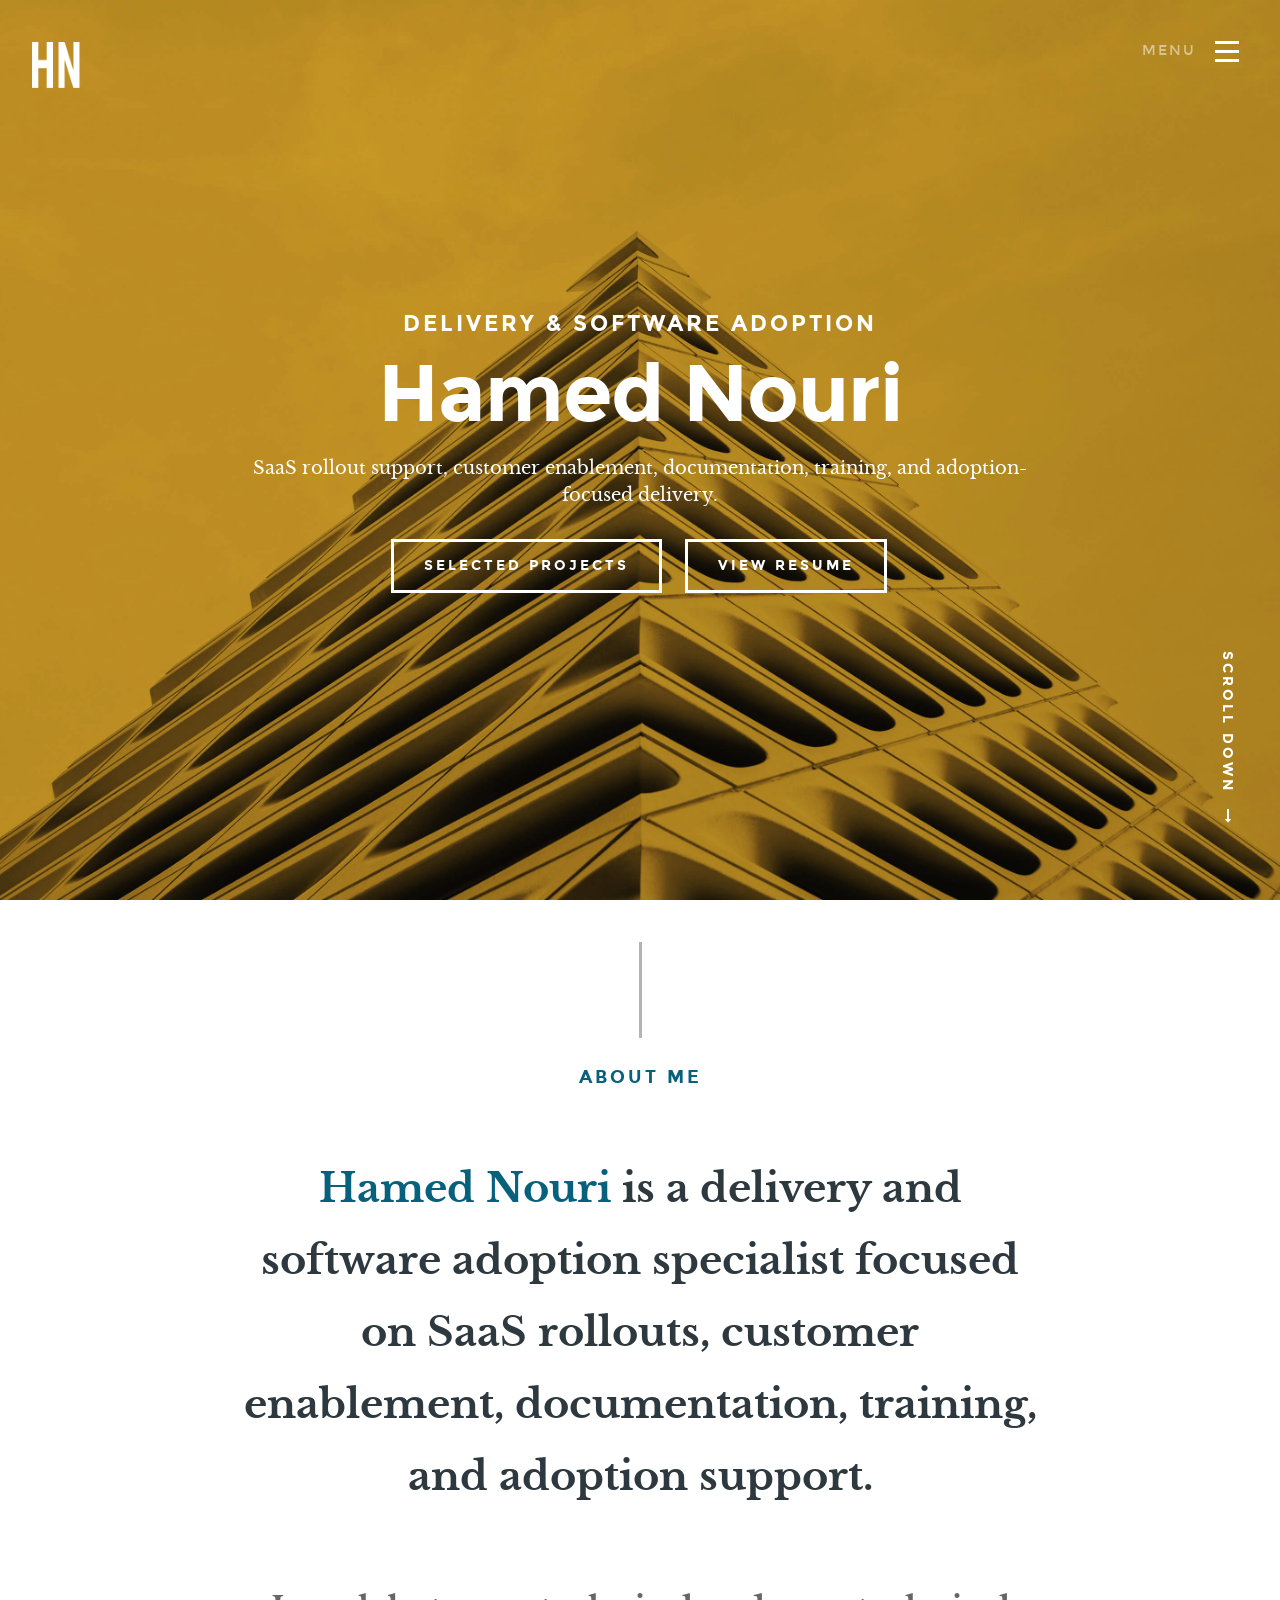
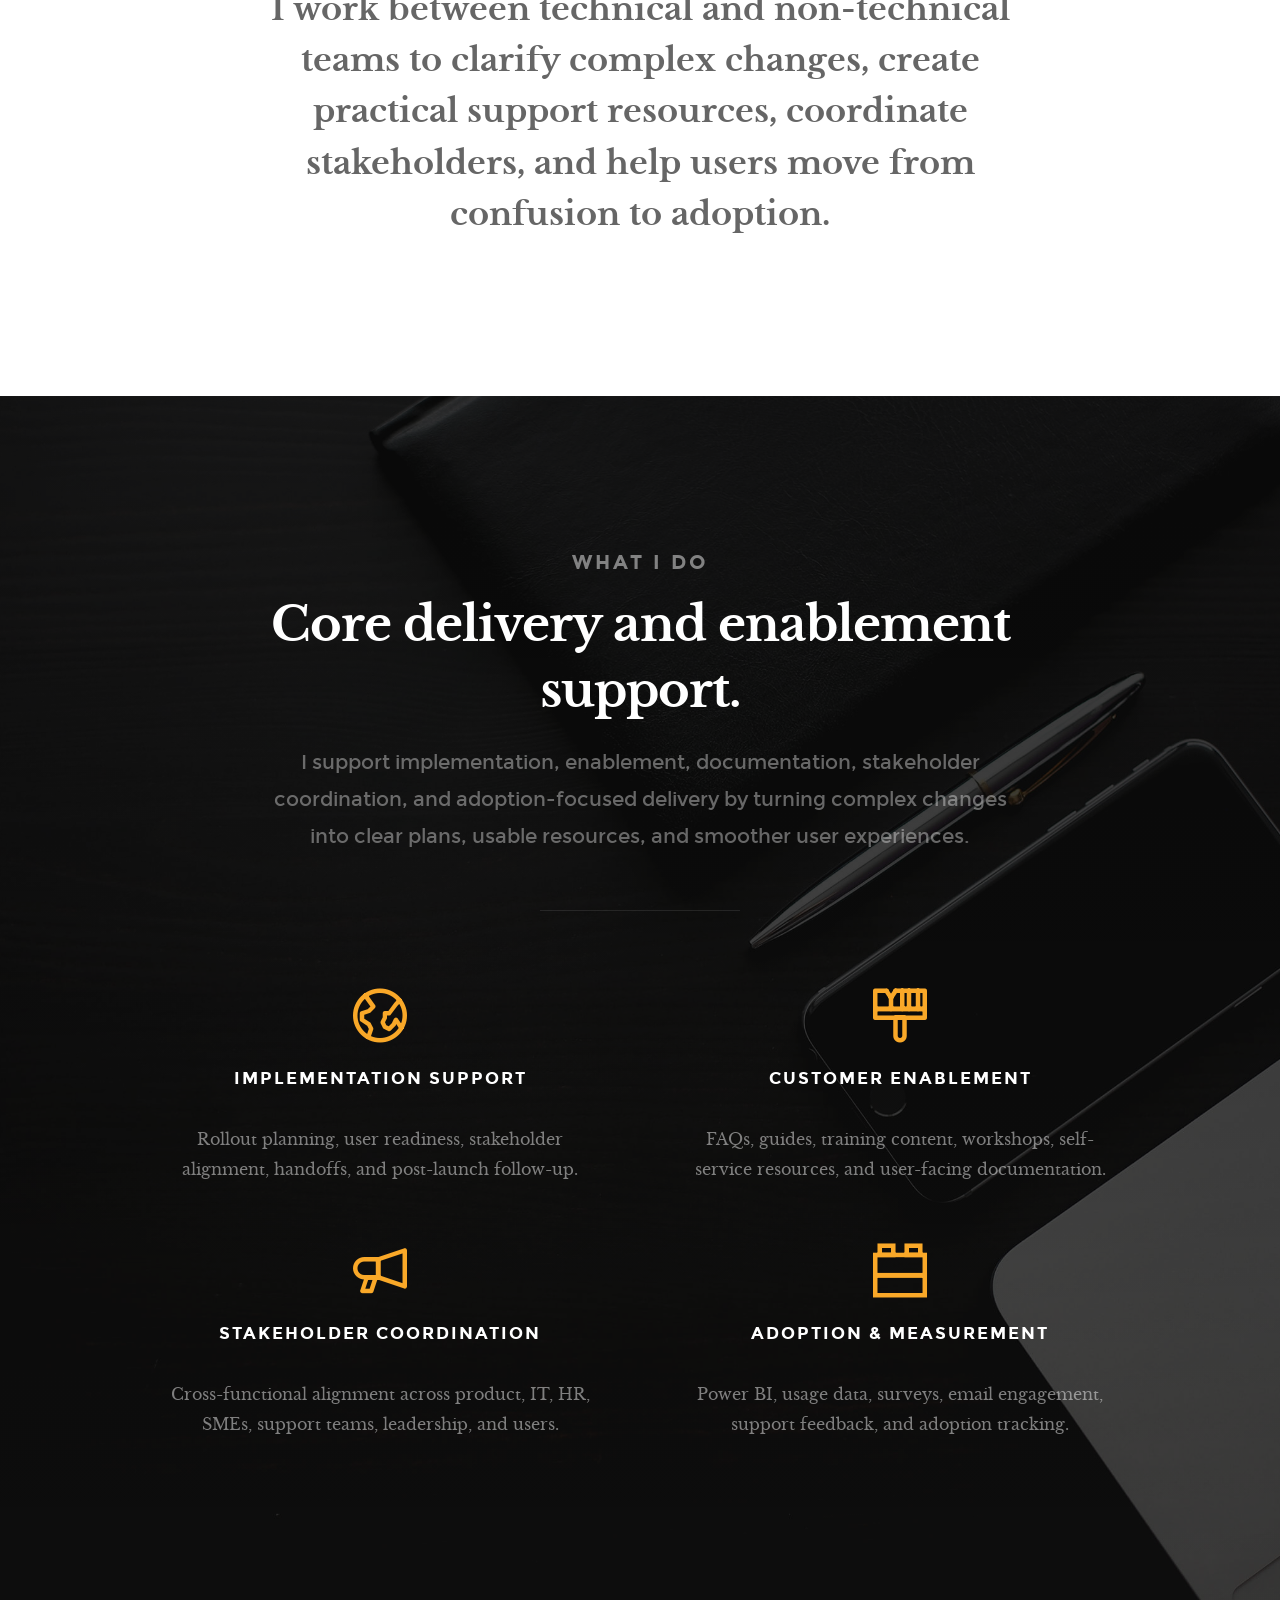
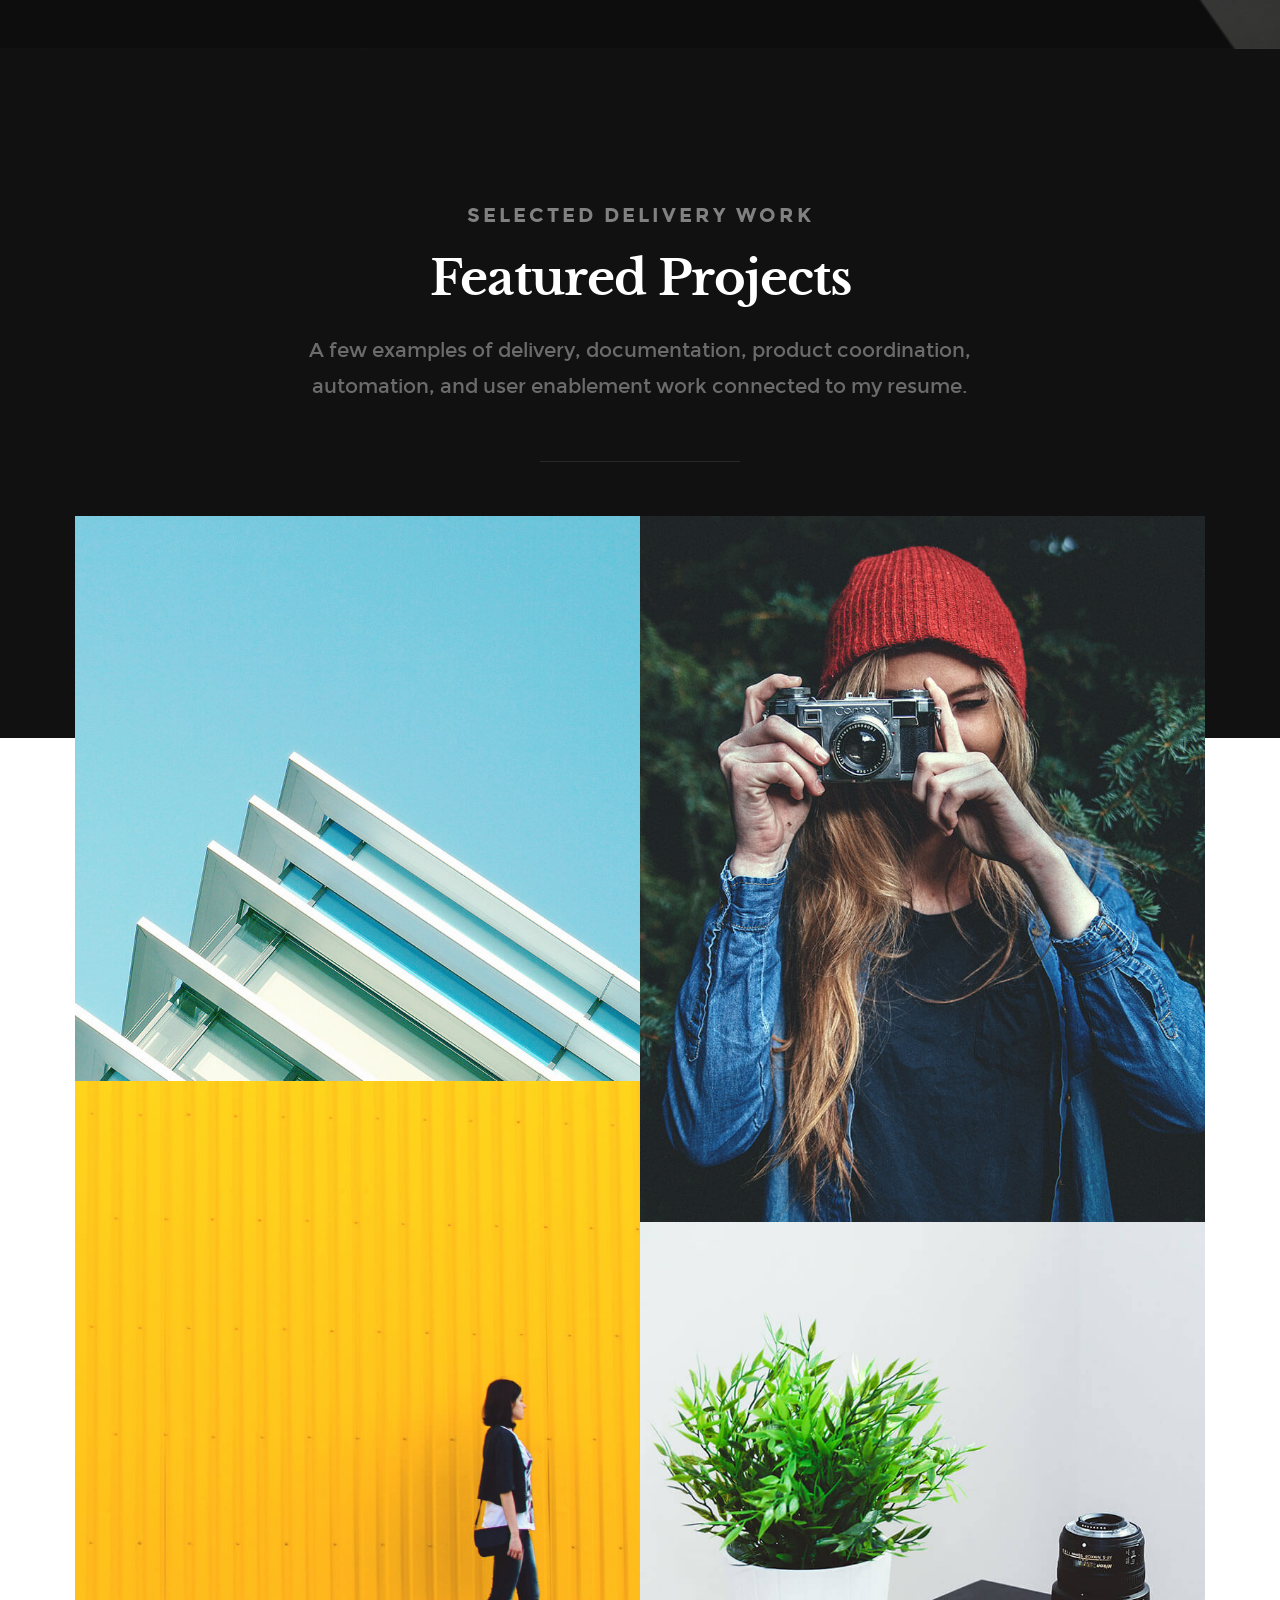
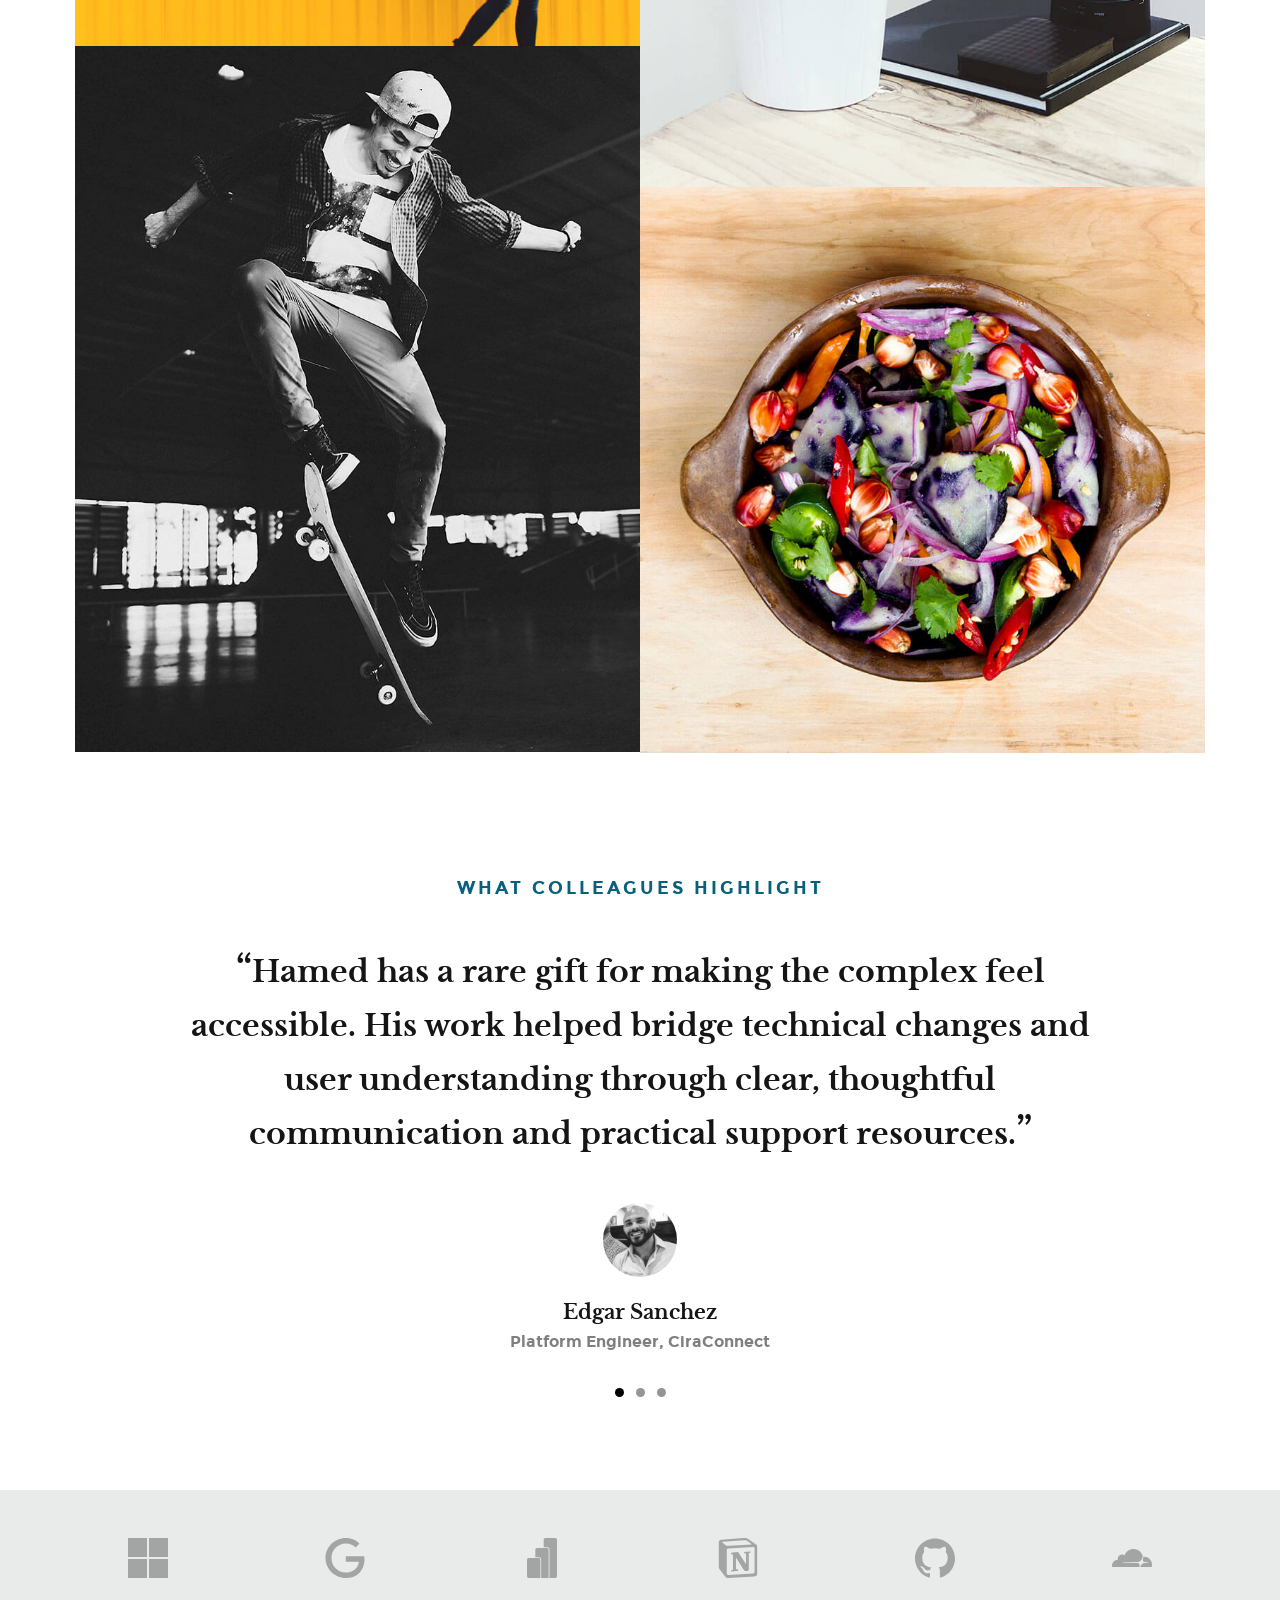
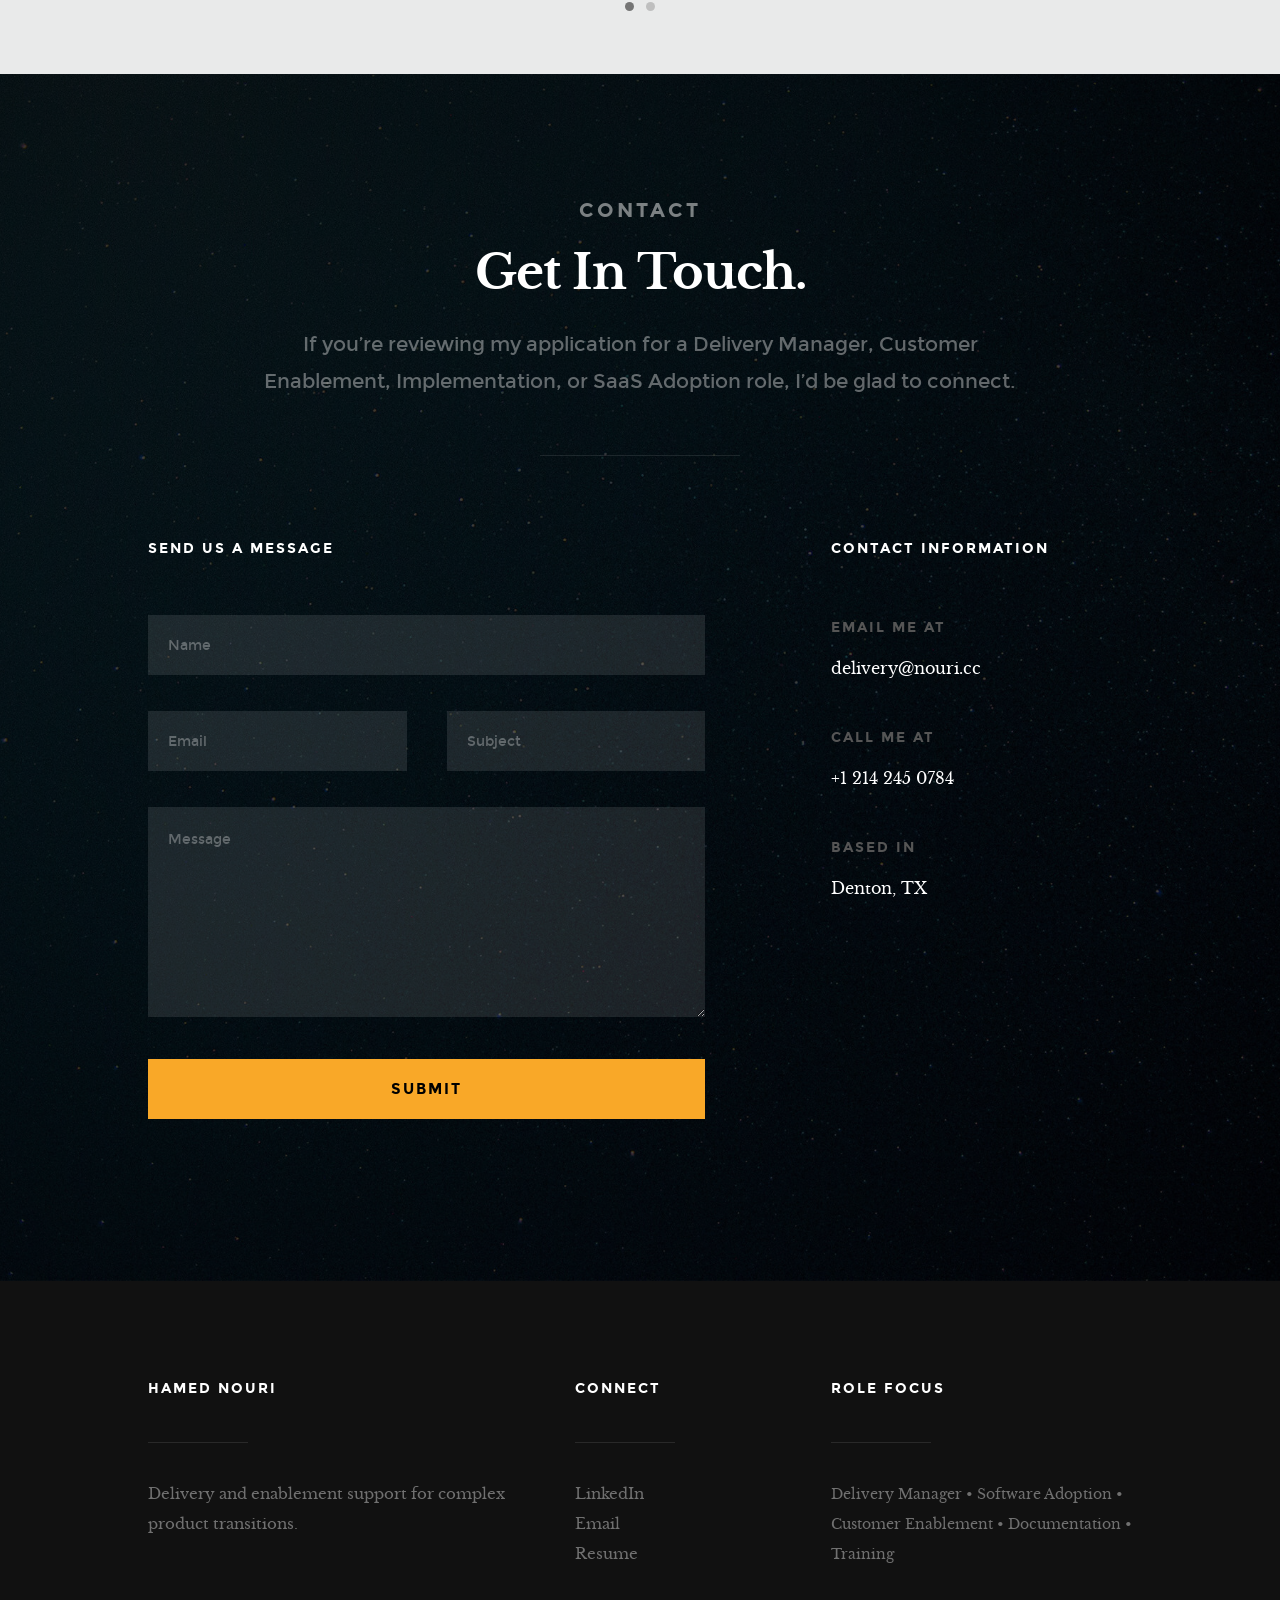
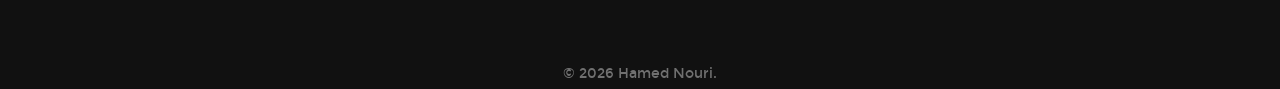
==== index.html @ 7291ac6d "Rename logo.png to logo-hn.png to bust aggressive browser cache" ====
<!DOCTYPE html>
<!--[if IE 8 ]><html class="no-js oldie ie8" lang="en"> <![endif]-->
<!--[if IE 9 ]><html class="no-js oldie ie9" lang="en"> <![endif]-->
<!--[if (gte IE 9)|!(IE)]><!--><html class="no-js" lang="en"> <!--<![endif]-->
<head>

   <!--- basic page needs
   ================================================== -->
   <meta charset="utf-8">
	<title>Hamed Nouri — Delivery Manager</title>
	<meta name="description" content="Delivery, software adoption, and customer enablement by Hamed Nouri.">  
	<meta name="author" content="">

   <!-- mobile specific metas
   ================================================== -->
	<meta name="viewport" content="width=device-width, initial-scale=1, maximum-scale=1">

 	<!-- CSS
   ================================================== -->
   <link rel="stylesheet" href="css/base.css">
   <link rel="stylesheet" href="css/vendor.css">  
   <link rel="stylesheet" href="css/main.css">  

   <!-- script
   ================================================== -->
	<script src="js/modernizr.js"></script>
	<script src="js/pace.min.js"></script>

   <!-- favicons
	================================================== -->
	<link rel="shortcut icon" href="favicon.ico" type="image/x-icon">
	<link rel="icon" href="favicon.ico" type="image/x-icon">


<style>
.site-logo img {
  height: 46px;
  width: auto;
  display: block;
}
</style>
</head>


<body id="top">

	<!-- header 
   ================================================== -->
   <header> 

   	<div class="header-logo">
	      <a class="site-logo" href="#home" aria-label="Hamed Nouri home"><img src="images/logo-hn.png" alt="Hamed Nouri" style="height: 46px; width: auto; display: block;"></a>
	   </div> 

		<a id="header-menu-trigger" href="#0">
		 	<span class="header-menu-text">Menu</span>
		  	<span class="header-menu-icon"></span>
		</a> 

		<nav id="menu-nav-wrap">

			<a href="#0" class="close-button" title="close"><span>Close</span></a>	

	   	<h3 style="margin-bottom: 0;">Hamed Nouri</h3>  

			<ul class="nav-list">
				<li class="current"><a class="smoothscroll" href="#home" title="">Home</a></li>
				<li><a class="smoothscroll" href="#about" title="">About</a></li>
				<li><a class="smoothscroll" href="#services" title="">What I Do</a></li>
				<li><a class="smoothscroll" href="#portfolio" title="">Delivery Work</a></li>
                <li><a href="assets/files/Hamed-Nouri-Delivery-Manager-2026.pdf" target="_blank" title="">Resume</a></li>
				<li><a class="smoothscroll" href="#contact" title="">Contact</a></li>						
			</ul>	

			

			<ul class="header-social-list">
	         <li>
	         	<a href="#"><i class="fa fa-facebook-square"></i></a>
	         </li>
	         <li>
	         	<a href="#"><i class="fa fa-twitter"></i></a>
	         </li>
	         <li>
	         	<a href="#"><i class="fa fa-instagram"></i></a>
	         </li>
            <li>
            	<a href="#"><i class="fa fa-behance"></i></a>
            </li>
	         <li>
	         	<a href="#"><i class="fa fa-dribbble"></i></a>
	         </li>	         
	      </ul>		

		</nav>  <!-- end #menu-nav-wrap -->

	</header> <!-- end header -->  


   <!-- home
   ================================================== -->
   <section id="home">

   	<div class="overlay"></div>

   	<div class="home-content-table">	
		   <div class="home-content-tablecell">
		   	<div class="row">
		   		<div class="col-twelve">		   			
			  		
			  				<h3 class="animate-intro">Delivery & Software Adoption</h3>
				  			<h1 class="animate-intro" style="font-size: 8rem; margin-bottom: 1.5rem;">
							Hamed Nouri
				  			</h1>
                            <p class="animate-intro" style="font-size: 1.8rem; color: #fff; max-width: 800px; margin-left: auto; margin-right: auto; line-height: 1.5;">
                            SaaS rollout support, customer enablement, documentation, training, and adoption-focused delivery.
                            </p>

				  			<div class="more animate-intro" style="margin-top: 3rem;">
				  				<a class="smoothscroll button stroke" href="#portfolio">
				  					Selected Projects
				  				</a>
                                <a class="button stroke" href="assets/files/Hamed-Nouri-Delivery-Manager-2026.pdf" target="_blank" style="margin-left: 15px;">
				  					View Resume
				  				</a>
				  			</div>							

			  		</div> <!-- end col-twelve --> 
		   	</div> <!-- end row --> 
		   </div> <!-- end home-content-tablecell --> 		   
		</div> <!-- end home-content-table -->

		 <!-- end home-social-list -->	

		<div class="scrolldown">
			<a href="#about" class="scroll-icon smoothscroll">		
		   	Scroll Down		   	
		   	<i class="fa fa-long-arrow-right" aria-hidden="true"></i>
			</a>
		</div>			
   
   </section> <!-- end home -->


   <!-- about
   ================================================== -->
   <section id="about">

   	<div class="row about-wrap">
   		<div class="col-full">

   			<div class="about-profile-bg"></div>

				<div class="intro">
					<h3 class="animate-this">About Me</h3>
	   			<p class="lead animate-this"><span>Hamed Nouri</span> is a delivery and software adoption specialist focused on SaaS rollouts, customer enablement, documentation, training, and adoption support.<br><br>
                <span style="font-size: 0.8em; line-height: 1.6; display: block; max-width: 800px; margin: 0 auto; color: #666;">I work between technical and non-technical teams to clarify complex changes, create practical support resources, coordinate stakeholders, and help users move from confusion to adoption.</span></p>	
				</div>   

   		</div> <!-- end col-full  -->
   	</div> <!-- end about-wrap  -->

   </section> <!-- end about -->


   <!-- about
   ================================================== -->
   <section id="services">

   	<div class="overlay"></div>
   	<div class="gradient-overlay"></div>
   	
   	<div class="row narrow section-intro with-bottom-sep animate-this">
   		<div class="col-full">
   			
   				<h3>What I Do</h3>
   			   <h1>Core delivery and enablement support.</h1>
   			
   			   <p class="lead">I support implementation, enablement, documentation, stakeholder coordination, and adoption-focused delivery by turning complex changes into clear plans, usable resources, and smoother user experiences.</p>
   			
   	   </div> <!-- end col-full -->
   	</div> <!-- end row -->

   	<div class="row services-content">

   		<div class="services-list block-1-2 block-tab-full group">

	      	<div class="bgrid service-item animate-this">	
	      		<span class="icon"><i class="icon-earth"></i></span>            
	            <div class="service-content">
	            	<h3 class="h05">Implementation Support</h3>
		            <p>Rollout planning, user readiness, stakeholder alignment, handoffs, and post-launch follow-up.</p>	         		
	         	</div> 	         	 
				</div>

				<div class="bgrid service-item animate-this">	
					<span class="icon"><i class="icon-paint-brush"></i></span>                          
	            <div class="service-content">	
	            	<h3 class="h05">Customer Enablement</h3>  
		            <p>FAQs, guides, training content, workshops, self-service resources, and user-facing documentation.</p>	         		
	            </div>	                          
			   </div>

			   <div class="bgrid service-item animate-this">
			   	<span class="icon"><i class="icon-megaphone"></i></span>		            
	            <div class="service-content">
	            	<h3 class="h05">Stakeholder Coordination</h3>
		            <p>Cross-functional alignment across product, IT, HR, SMEs, support teams, leadership, and users.</p>
	            </div> 	            	               
			   </div>

				<div class="bgrid service-item animate-this">
					<span class="icon"><i class="icon-lego-block"></i></span>	              
	            <div class="service-content">
	            	<h3 class="h05">Adoption & Measurement</h3>
		            <p>Power BI, usage data, surveys, email engagement, support feedback, and adoption tracking.</p>	         		
	            </div>                
				</div>			   

	      </div> <!-- end services-list -->
   		
   	</div> <!-- end services-content -->   			

   </section> <!-- end services -->


   <!-- portfolio
   ================================================== -->
   <section id="portfolio">
   	
   	<div class="intro-wrap">

   		<div class="row narrow section-intro with-bottom-sep animate-this">
	   		<div class="col-twelve">
	   			<h3>Selected Delivery Work</h3>
		   		<h1>Featured Projects</h1>  			
		   		
		   		<p class="lead">A few examples of delivery, documentation, product coordination, automation, and user enablement work connected to my resume.</p>	   			
	   		</div>   		
	   	</div> <!-- end row section-intro -->   		

   	</div> <!-- end intro-wrap -->   	

   	<div class="row portfolio-content">
   		<div class="col-twelve">
   			<div id="folio-wrap" class="bricks-wrapper">
    				<div class="brick folio-item">
	               <div class="item-wrap animate-this" data-src="images/portfolio/project-saas-rollout.jpg" data-sub-html="#01" > 	
	                  <a href="#" class="overlay">
	                  	<img src="images/portfolio/project-saas-rollout.jpg" alt="Enterprise Software Adoption">	                     
	                     <div class="item-text">
	                     	<span class="folio-types">SaaS Rollout</span>
		     					   <h3 class="folio-title">Enterprise Software Adoption</h3>	     					   
		     					</div>                                        
	                  </a>
	                  <a href="#resume" class='smoothscroll details-link' title="details"><i class="icon-link"></i></a>
	               </div> <!-- end item-wrap -->
						
						<div id="01" class='hide'>
							<h4>Enterprise Software Adoption</h4>
							<p>Rollout messaging, user guidance, handoffs, and feedback loops for major platform transitions. <a href="#resume" class="smoothscroll">Details</a></p>
						</div>
	        		</div> <!-- end folio-item -->

    				<div class="brick folio-item">
	               <div class="item-wrap animate-this" data-src="images/portfolio/project-knowledge-base.jpg" data-sub-html="#02" > 	
	                  <a href="#" class="overlay">
	                  	<img src="images/portfolio/project-knowledge-base.jpg" alt="Knowledge Base & Self-Service">	                     
	                     <div class="item-text">
	                     	<span class="folio-types">Documentation</span>
		     					   <h3 class="folio-title">Knowledge Base & Self-Service</h3>	     					   
		     					</div>                                        
	                  </a>
	                  <a href="#resume" class='smoothscroll details-link' title="details"><i class="icon-link"></i></a>
	               </div> <!-- end item-wrap -->
						
						<div id="02" class='hide'>
							<h4>Knowledge Base & Self-Service</h4>
							<p>FAQs, guides, templates, and support resources to reduce repeat questions and improve user confidence. <a href="#resume" class="smoothscroll">Details</a></p>
						</div>
	        		</div> <!-- end folio-item -->

    				<div class="brick folio-item">
	               <div class="item-wrap animate-this" data-src="images/portfolio/project-adoption-feedback.jpg" data-sub-html="#03" > 	
	                  <a href="#" class="overlay">
	                  	<img src="images/portfolio/project-adoption-feedback.jpg" alt="Adoption Feedback Loops">	                     
	                     <div class="item-text">
	                     	<span class="folio-types">Analytics</span>
		     					   <h3 class="folio-title">Adoption Feedback Loops</h3>	     					   
		     					</div>                                        
	                  </a>
	                  <a href="#resume" class='smoothscroll details-link' title="details"><i class="icon-link"></i></a>
	               </div> <!-- end item-wrap -->
						
						<div id="03" class='hide'>
							<h4>Adoption Feedback Loops</h4>
							<p>Power BI, surveys, email engagement, and support feedback used to improve adoption outcomes. <a href="#resume" class="smoothscroll">Details</a></p>
						</div>
	        		</div> <!-- end folio-item -->

    				<div class="brick folio-item">
	               <div class="item-wrap animate-this" data-src="images/portfolio/project-ai-workflows.jpg" data-sub-html="#04" > 	
	                  <a href="#" class="overlay">
	                  	<img src="images/portfolio/project-ai-workflows.jpg" alt="AI Workflow Systems">	                     
	                     <div class="item-text">
	                     	<span class="folio-types">Automation</span>
		     					   <h3 class="folio-title">AI Workflow Systems</h3>	     					   
		     					</div>                                        
	                  </a>
	                  <a href="#contact" class='smoothscroll details-link' title="details"><i class="icon-link"></i></a>
	               </div> <!-- end item-wrap -->
						
						<div id="04" class='hide'>
							<h4>AI Workflow Systems</h4>
							<p>Role-specific websites, resumes, GitHub repositories, Cloudflare routing, and deployment workflows. <a href="#contact" class="smoothscroll">Details</a></p>
						</div>
	        		</div> <!-- end folio-item -->

    				<div class="brick folio-item">
	               <div class="item-wrap animate-this" data-src="images/portfolio/project-flashcard-app.jpg" data-sub-html="#05" > 	
	                  <a href="#" class="overlay">
	                  	<img src="images/portfolio/project-flashcard-app.jpg" alt="Learning App Product Development">	                     
	                     <div class="item-text">
	                     	<span class="folio-types">Product Coordination</span>
		     					   <h3 class="folio-title">Learning App Product Development</h3>	     					   
		     					</div>                                        
	                  </a>
	                  <a href="#contact" class='smoothscroll details-link' title="details"><i class="icon-link"></i></a>
	               </div> <!-- end item-wrap -->
						
						<div id="05" class='hide'>
							<h4>Learning App Product Development</h4>
							<p>App planning, QA workflows, learning content (for RPG flashcard app), language SMEs, and creative asset coordination. <a href="#contact" class="smoothscroll">Details</a></p>
						</div>
	        		</div> <!-- end folio-item -->

    				<div class="brick folio-item">
	               <div class="item-wrap animate-this" data-src="images/portfolio/project-community-ops.jpg" data-sub-html="#06" > 	
	                  <a href="#" class="overlay">
	                  	<img src="images/portfolio/project-community-ops.jpg" alt="Audience & Contributor Operations">	                     
	                     <div class="item-text">
	                     	<span class="folio-types">Community Operations</span>
		     					   <h3 class="folio-title">Audience & Contributor Operations</h3>	     					   
		     					</div>                                        
	                  </a>
	                  <a href="#contact" class='smoothscroll details-link' title="details"><i class="icon-link"></i></a>
	               </div> <!-- end item-wrap -->
						
						<div id="06" class='hide'>
							<h4>Audience & Contributor Operations</h4>
							<p>Publishing workflows, contributor systems, editorial standards, and audience growth across platforms. <a href="#contact" class="smoothscroll">Details</a></p>
						</div>
	        		</div> <!-- end folio-item -->
</div> <!-- end folio-wrap -->
   		</div> <!-- end twelve -->
   	</div> <!-- end portfolio-content -->   	

   </section>  <!-- end portfolio -->


   <!-- Testimonials Section
   ================================================== -->
   <section id="testimonials">

   	<div class="row">
   		<div class="col-twelve">
   			<h2 class="animate-this">What Colleagues Highlight</h2>
   		</div>   		
   	</div>   	

      <div class="row flex-container">
    
         <div id="testimonial-slider" class="flex-slider animate-this">

            <ul class="slides">
               <li>
                  <p>Hamed has a rare gift for making the complex feel accessible. His work helped bridge technical changes and user understanding through clear, thoughtful communication and practical support resources.</p> 
                  <div class="testimonial-author">
                    	<img src="images/testimonials/testimonial-edgar-sanchez.png" alt="Edgar Sanchez">
                    	<div class="author-info">
                    		Edgar Sanchez
                    		<span class="position">Platform Engineer, CiraConnect</span>
                    	</div>
                  </div>                 
             	</li>
               <li>
                  <p>His clear, timely communications were a major reason the transition went so smoothly. He helped manage timelines, gather feedback, create training materials, and keep stakeholders aligned.</p> 
                  <div class="testimonial-author">
                    	<img src="images/testimonials/testimonial-daniel-yoes.png" alt="Daniel Yoes">
                    	<div class="author-info">
                    		Daniel Yoes
                    		<span class="position">Serial Founder | B2B SaaS Portfolio</span>
                    	</div>
                  </div>                 
             	</li>
               <li>
                  <p>One of the qualities I like most about Hamed Nouri is his creativity and ability to bring an idea to a delivered, executed product! Hamed brought creativity and the ability to turn an idea into a delivered, executed product. He was able to connect strategy, communication, and practical execution in a way that helped move work from concept to completion.</p> 
                  <div class="testimonial-author">
                    	<img src="images/testimonials/testimonial-nicholas-romich.jpg" alt="Nicholas Romich">
                    	<div class="author-info">
                    		Nicholas Romich
                    		<span class="position">VP of Product</span>
                    	</div>
                  </div>                 
             	</li>
</ul> <!-- end slides -->

         </div> <!-- end testimonial-slider -->         
        
      </div> <!-- end flex-container -->

   </section> <!-- end testimonials -->


	<!-- stats
   ================================================== -->
   <section id="clients">

		<div class="row">
			<div class="col-twelve">
                				<div class="client-lists owl-carousel" style="opacity: 0.5; filter: grayscale(100%);">
  					<div><img src="images/tools/microsoft.svg" alt="Microsoft 365" style="max-height: 40px; width: auto; margin: 0 auto;"></div>
  					<div><img src="images/tools/google.svg" alt="Google Workspace" style="max-height: 40px; width: auto; margin: 0 auto;"></div>
  					<div><img src="images/tools/powerbi.svg" alt="Power BI" style="max-height: 40px; width: auto; margin: 0 auto;"></div>
  					  					<div><img src="images/tools/notion.svg" alt="Notion" style="max-height: 40px; width: auto; margin: 0 auto;"></div>
  					<div><img src="images/tools/github.svg" alt="GitHub" style="max-height: 40px; width: auto; margin: 0 auto;"></div>
  					<div><img src="images/tools/cloudflare.svg" alt="Cloudflare" style="max-height: 40px; width: auto; margin: 0 auto;"></div>
  					<div><img src="images/tools/obsidian.svg" alt="Obsidian" style="max-height: 40px; width: auto; margin: 0 auto;"></div>
				</div>
				
			</div> <!-- end col-twelve -->
		</div> <!-- end row -->

   </section> <!-- end clients -->



	

	<!-- contact
   ================================================== -->
   <section id="contact">

      <div class="overlay"></div>

		<div class="row narrow section-intro with-bottom-sep">
   		<div class="col-twelve">
   			<h3>Contact</h3>
   			<h1>Get In Touch.</h1>

   			<p class="lead">If you’re reviewing my application for a Delivery Manager, Customer Enablement, Implementation, or SaaS Adoption role, I’d be glad to connect.</p>
   		</div> 
   	</div> <!-- end section-intro -->

   	<div class="row contact-content">

   		<div class="col-seven tab-full">

   			<h5>Send Us A Message</h5>

            <!-- form -->
                        <form name="contactForm" id="contactForm" action="https://formspree.io/f/mlgkplad" method="POST">     			
               <input type="hidden" name="_subject" value="New message from delivery.hamednouri.com">
               <div class="form-field">
  					   <input name="name" type="text" id="contactName" placeholder="Name" value="" minlength="2" required="">
               </div>
               <div class="row">
                  	<div class="col-six tab-full">
                  		<div class="form-field">
                  			<input name="email" type="email" id="contactEmail" placeholder="Email" value="" required="">
                  		</div>		      			   
		            </div>
	            	<div class="col-six tab-full">	            
	            		<div class="form-field">
	            			<input name="subject" type="text" id="contactSubject" placeholder="Subject" value="">
	                  </div>		     				   
		            </div>
               </div>
               <div class="form-field">
	              	<textarea name="message" id="contactMessage" placeholder="Message" rows="10" cols="50" required=""></textarea>
	            </div> 
               <div class="form-field">
                  <button type="submit" class="submitform">Submit</button>
               </div>
      		</form> <!-- end form -->

            <!-- contact-warning -->
            <div id="message-warning"></div> 

            <!-- contact-success -->
      		<div id="message-success">
               <i class="fa fa-check"></i>Your message was sent, thank you!<br>
      		</div>

         </div> <!-- end col-seven --> 

                  <div class="col-four tab-full contact-info end">

         	<h5>Contact Information</h5>

         	<div class="cinfo">
	   			<h6>Email Me At</h6>
	   			<p>
	            	delivery@nouri.cc
	            </p>
	   		</div> <!-- end cinfo -->

	   		<div class="cinfo">
	   			<h6>Call Me At</h6>
	   			<p>
	   				+1 214 245 0784	     
				   </p>
	   		</div> <!-- end cinfo -->

	   		<div class="cinfo">
	   			<h6>Based In</h6>
	   			<p>
	   				Denton, TX
				   </p>
	   		</div>

         </div> <!-- end cinfo --> 

   	</div> <!-- end row contact-content -->
		
	</section> <!-- end contact -->


	<!-- footer
   ================================================== -->
	<footer>
     	<div class="footer-main">

   		<div class="row">  

	      	<div class="col-five tab-full footer-about">       

	            <h4 class="h05">Hamed Nouri</h4>
	            <p>Delivery and enablement support for complex product transitions.</p>	            

		      </div> <!-- end footer-about -->

	      	<div class="col-three tab-full footer-social">

	      		<h4 class="h05">Connect</h4>

	      		<ul class="list-links">
	      			<li><a href="https://linkedin.com/in/hamednouri">LinkedIn</a></li>
						<li><a href="mailto:delivery@nouri.cc">Email</a></li>
						<li><a href="assets/files/Hamed-Nouri-Delivery-Manager-2026.pdf">Resume</a></li>					
					</ul>

	      	</div> <!-- end footer-social -->  

	      	<div class="col-four tab-full footer-subscribe end">

	      		<h4 class="h05">Role Focus</h4>
	      		<p style="color: rgba(255,255,255,0.4); font-size: 1.4rem;">Delivery Manager • Software Adoption • Customer Enablement • Documentation • Training</p>
	      	           	
	      	</div> <!-- end footer-subscribe -->      	    

	      </div> <!-- end row -->

   	</div> <!-- end footer-main -->

   	<div class="footer-bottom">

      	<div class="row">

      		<div class="col-twelve">
	      		<div class="copyright">
		         	<span>© 2026 Hamed Nouri.</span>		         	
		         </div>	
						 
						 
	      	</div>

      	</div>   	

      </div> <!-- end footer-bottom -->

      <div id="go-top">
		   <a class="smoothscroll" title="Back to Top" href="#top">
		   	<i class="fa fa-long-arrow-up" aria-hidden="true"></i>
		   </a>
		</div>		
   </footer>

   <div id="preloader"> 
    	<div id="loader"></div>
   </div> 

   <!-- Java Script
   ================================================== --> 
   <script src="js/jquery-2.1.3.min.js"></script>
   <script src="js/plugins.js"></script>
   <script src="js/main.js"></script>

</body>

</html>
---- css/base.css ----
/* =================================================================== 
 *
 *  Infinity v1.0 Base Stylesheet
 *  01-02-2017
 *  ------------------------------------------------------------------
 *  TOC:
 *  01. reset
 *  02. basic/base setup styles
 *  03. grid
 *  04. MISC
 *
 * =================================================================== */

/* ===================================================================
 *  01. reset - normalize.css v3.0.2 | MIT License | git.io/normalize
 *
 * ------------------------------------------------------------------- */
html {
  font-family: sans-serif;
  -ms-text-size-adjust: 100%;
  -webkit-text-size-adjust: 100%;
}

body {
  margin: 0;
}

article,
aside,
details,
figcaption,
figure,
footer,
header,
hgroup,
main,
menu,
nav,
section,
summary {
  display: block;
}

audio, canvas, progress, video {
  display: inline-block;
  vertical-align: baseline;
}

audio:not([controls]) {
  display: none;
  height: 0;
}

[hidden],
template {
  display: none;
}

a {
  background: transparent;
}

a:active, a:hover {
  outline: 0;
}

abbr[title] {
  border-bottom: 1px dotted;
}

b, strong {
  font-weight: bold;
}

dfn {
  font-style: italic;
}

h1 {
  font-size: 2em;
  margin: 0.67em 0;
}

mark {
  background: #ff0;
  color: #000;
}

small {
  font-size: 80%;
}

sub,
sup {
  font-size: 75%;
  line-height: 0;
  position: relative;
  vertical-align: baseline;
}

sup {
  top: -0.5em;
}

sub {
  bottom: -0.25em;
}

img {
  border: 0;
}

svg:not(:root) {
  overflow: hidden;
}

figure {
  margin: 1em 40px;
}

hr {
  -moz-box-sizing: content-box;
  box-sizing: content-box;
  height: 0;
}

pre {
  overflow: auto;
}

code,
kbd,
pre,
samp {
  font-family: monospace, monospace;
  font-size: 1em;
}

button, input, optgroup,
select, textarea {
  color: inherit;
  font: inherit;
  margin: 0;
}

button {
  overflow: visible;
}

button, select {
  text-transform: none;
}

button,
html input[type="button"],
input[type="reset"],
input[type="submit"] {
  -webkit-appearance: button;
  cursor: pointer;
}

button[disabled],
html input[disabled] {
  cursor: default;
}

button::-moz-focus-inner,
input::-moz-focus-inner {
  border: 0;
  padding: 0;
}

input {
  line-height: normal;
}

input[type="checkbox"],
input[type="radio"] {
  box-sizing: border-box;
  padding: 0;
}

input[type="number"]::-webkit-inner-spin-button,
input[type="number"]::-webkit-outer-spin-button {
  height: auto;
}

input[type="search"] {
  -webkit-appearance: textfield;
  -moz-box-sizing: content-box;
  -webkit-box-sizing: content-box;
  box-sizing: content-box;
}

input[type="search"]::-webkit-search-cancel-button,
input[type="search"]::-webkit-search-decoration {
  -webkit-appearance: none;
}

fieldset {
  border: 1px solid #c0c0c0;
  margin: 0 2px;
  padding: 0.35em 0.625em 0.75em;
}

legend {
  border: 0;
  padding: 0;
}

textarea {
  overflow: auto;
}

optgroup {
  font-weight: bold;
}

table {
  border-collapse: collapse;
  border-spacing: 0;
}

td, th {
  padding: 0;
}

/* ===================================================================
 *  02. basic/base setup styles - (_basic.scss)
 *
 * ------------------------------------------------------------------- */
html {
  font-size: 62.5%;
  box-sizing: border-box;
}

*,
*::before,
*::after {
  box-sizing: inherit;
}

body {
  font-weight: normal;
  line-height: 1;
  text-rendering: optimizeLegibility;
  word-wrap: break-word;
  -webkit-overflow-scrolling: touch;
  -webkit-text-size-adjust: none;
}

body, input, button {
  -moz-osx-font-smoothing: grayscale;
  -webkit-font-smoothing: antialiased;
}

/* ------------------------------------------------------------------- 
 * Media - (_basic.scss)
 * ------------------------------------------------------------------- */
img, video {
  max-width: 100%;
  height: auto;
}

/* ------------------------------------------------------------------- 
 * Typography resets - (_basic.scss)
 * ------------------------------------------------------------------- */
div, dl, dt, dd, ul, ol, li, h1, h2, h3, h4, h5, h6, pre, form, p, blockquote, th, td {
  margin: 0;
  padding: 0;
}

h1, h2, h3, h4, h5, h6 {
  -webkit-font-variant-ligatures: common-ligatures;
  -moz-font-variant-ligatures: common-ligatures;
  font-variant-ligatures: common-ligatures;
  text-rendering: optimizeLegibility;
}

em, i {
  font-style: italic;
  line-height: inherit;
}

strong, b {
  font-weight: bold;
  line-height: inherit;
}

small {
  font-size: 60%;
  line-height: inherit;
}

ol, ul {
  list-style: none;
}

li {
  display: block;
}

/* ------------------------------------------------------------------- 
 * links - (_basic.scss)
 * ------------------------------------------------------------------- */
a {
  text-decoration: none;
  line-height: inherit;
}

a img {
  border: none;
}

/* ------------------------------------------------------------------- 
 * inputs - (_basic.scss)
 * ------------------------------------------------------------------- */
fieldset {
  margin: 0;
  padding: 0;
}

input[type="email"],
input[type="number"],
input[type="search"],
input[type="text"],
input[type="tel"],
input[type="url"],
input[type="password"],
textarea {
  -webkit-appearance: none;
  -moz-appearance: none;
  -ms-appearance: none;
  -o-appearance: none;
  appearance: none;
}

/* ===================================================================
 *  03. grid - (_grid.scss)
 *
 * ------------------------------------------------------------------- */
.row {
  width: 94%;
  max-width: 1170px;
  margin: 0 auto;
}
.row:before, .row:after {
  content: "";
  display: table;
}
.row:after {
  clear: both;
}

.row .row {
  width: auto;
  max-width: none;
  margin-left: -20px;
  margin-right: -20px;
}

[class*="col-"], .bgrid {
  float: left;
}

[class*="col-"] + [class*="col-"].end {
  float: right;
}

[class*="col-"] {
  padding: 0 20px;
}

.col-one {
  width: 8.33333%;
}

.col-two, .col-1-6 {
  width: 16.66667%;
}

.col-three, .col-1-4 {
  width: 25%;
}

.col-four, .col-1-3 {
  width: 33.33333%;
}

.col-five {
  width: 41.66667%;
}

.col-six, .col-1-2 {
  width: 50%;
}

.col-seven {
  width: 58.33333%;
}

.col-eight, .col-2-3 {
  width: 66.66667%;
}

.col-nine, .col-3-4 {
  width: 75%;
}

.col-ten, .col-5-6 {
  width: 83.33333%;
}

.col-eleven {
  width: 91.66667%;
}

.col-twelve, .col-full {
  width: 100%;
}

/* ------------------------------------------------------------------- 
 * small screens - (_grid.scss)
 * ------------------------------------------------------------------- */
@media screen and (max-width: 1024px) {
  .row .row {
    margin-left: -18px;
    margin-right: -18px;
  }

  [class*="col-"] {
    padding: 0 18px;
  }
}
/* ------------------------------------------------------------------- 
 * tablets - (_grid.scss)
 * ------------------------------------------------------------------- */
@media screen and (max-width: 768px) {
  .row {
    width: auto;
    padding-left: 30px;
    padding-right: 30px;
  }

  .row .row {
    padding-left: 0;
    padding-right: 0;
    margin-left: -15px;
    margin-right: -15px;
  }

  [class*="col-"] {
    padding: 0 15px;
  }

  .tab-1-4 {
    width: 25%;
  }

  .tab-1-3 {
    width: 33.33333%;
  }

  .tab-1-2 {
    width: 50%;
  }

  .tab-2-3 {
    width: 66.66667%;
  }

  .tab-3-4 {
    width: 75%;
  }

  .tab-full {
    width: 100%;
  }
}
/* ------------------------------------------------------------------- 
 * large mobile devices - (_grid.scss)
 * ------------------------------------------------------------------- */
@media screen and (max-width: 600px) {
  .row {
    padding-left: 25px;
    padding-right: 25px;
  }

  .row .row {
    margin-left: -10px;
    margin-right: -10px;
  }

  [class*="col-"] {
    padding: 0 10px;
  }

  .mob-1-4 {
    width: 25%;
  }

  .mob-1-2 {
    width: 50%;
  }

  .mob-3-4 {
    width: 75%;
  }

  .mob-full {
    width: 100%;
  }
}
/* ------------------------------------------------------------------- 
 * small mobile devices - (_grid.scss)
 * ------------------------------------------------------------------- */
@media screen and (max-width: 400px) {
  .row .row {
    padding-left: 0;
    padding-right: 0;
    margin-left: 0;
    margin-right: 0;
  }

  [class*="col-"] {
    width: 100% !important;
    float: none !important;
    clear: both !important;
    margin-left: 0;
    margin-right: 0;
    padding: 0;
  }

  [class*="col-"] + [class*="col-"].end {
    float: none;
  }
}
/* ===================================================================
 * block grids - (_grid.scss)
 *
 * ------------------------------------------------------------------- */
[class*="block-"]:before, [class*="block-"]:after {
  content: "";
  display: table;
}
[class*="block-"]:after {
  clear: both;
}

.block-1-6 .bgrid {
  width: 16.66667%;
}

.block-1-4 .bgrid {
  width: 25%;
}

.block-1-3 .bgrid {
  width: 33.33333%;
}

.block-1-2 .bgrid {
  width: 50%;
}

/**
 * Clearing for block grid columns. Allow columns with 
 * different heights to align properly.
 */
.block-1-6 .bgrid:nth-child(6n+1),
.block-1-4 .bgrid:nth-child(4n+1),
.block-1-3 .bgrid:nth-child(3n+1),
.block-1-2 .bgrid:nth-child(2n+1) {
  clear: both;
}

/* ------------------------------------------------------------------- 
 * small screens - (_grid.scss)
 * ------------------------------------------------------------------- */
@media screen and (max-width: 1024px) {
  .block-s-1-6 .bgrid {
    width: 16.66667%;
  }

  .block-s-1-4 .bgrid {
    width: 25%;
  }

  .block-s-1-3 .bgrid {
    width: 33.33333%;
  }

  .block-s-1-2 .bgrid {
    width: 50%;
  }

  .block-s-full .bgrid {
    width: 100%;
    clear: both;
  }

  [class*="block-s-"] .bgrid:nth-child(n) {
    clear: none;
  }

  .block-s-1-6 .bgrid:nth-child(6n+1),
  .block-s-1-4 .bgrid:nth-child(4n+1),
  .block-s-1-3 .bgrid:nth-child(3n+1),
  .block-s-1-2 .bgrid:nth-child(2n+1) {
    clear: both;
  }
}
/* ------------------------------------------------------------------- 
 * tablets - (_grid.scss)
 * ------------------------------------------------------------------- */
@media screen and (max-width: 768px) {
  .block-tab-1-6 .bgrid {
    width: 16.66667%;
  }

  .block-tab-1-4 .bgrid {
    width: 25%;
  }

  .block-tab-1-3 .bgrid {
    width: 33.33333%;
  }

  .block-tab-1-2 .bgrid {
    width: 50%;
  }

  .block-tab-full .bgrid {
    width: 100%;
    clear: both;
  }

  [class*="block-tab-"] .bgrid:nth-child(n) {
    clear: none;
  }

  .block-tab-1-6 .bgrid:nth-child(6n+1),
  .block-tab-1-4 .bgrid:nth-child(4n+1),
  .block-tab-1-3 .bgrid:nth-child(3n+1),
  .block-tab-1-2 .bgrid:nth-child(2n+1) {
    clear: both;
  }
}
/* ------------------------------------------------------------------- 
 * large mobile devices - (_grid.scss)
 * ------------------------------------------------------------------- */
@media screen and (max-width: 600px) {
  .block-mob-1-6 .bgrid {
    width: 16.66667%;
  }

  .block-mob-1-4 .bgrid {
    width: 25%;
  }

  .block-mob-1-3 .bgrid {
    width: 33.33333%;
  }

  .block-mob-1-2 .bgrid {
    width: 50%;
  }

  .block-mob-full .bgrid {
    width: 100%;
    clear: both;
  }

  [class*="block-mob-"] .bgrid:nth-child(n) {
    clear: none;
  }

  .block-mob-1-6 .bgrid:nth-child(6n+1),
  .block-mob-1-4 .bgrid:nth-child(4n+1),
  .block-mob-1-3 .bgrid:nth-child(3n+1),
  .block-mob-1-2 .bgrid:nth-child(2n+1) {
    clear: both;
  }
}
/* ------------------------------------------------------------------- 
 * stack on small mobile devices - (_grid.scss)
 * ------------------------------------------------------------------- */
@media screen and (max-width: 400px) {
  .stack .bgrid {
    width: 100% !important;
    float: none !important;
    clear: both !important;
    margin-left: 0;
    margin-right: 0;
  }
}
/* ===================================================================
 *  04. MISC  - (_grid.scss)
 *
 * ------------------------------------------------------------------- */
 
/* Clearing - (http://nicolasgallagher.com/micro-clearfix-hack/
 */
.group:before, .group:after {
  content: "";
  display: table;
}
.group:after {
  clear: both;
}

/* Misc Helper Styles 
 */
.hide {
  display: none;
}

.invisible {
  visibility: hidden;
}

.antialiased {
  -webkit-font-smoothing: antialiased;
  -moz-osx-font-smoothing: grayscale;
}

.overflow-hidden {
  overflow: hidden;
}

.remove-bottom {
  margin-bottom: 0;
}

.half-bottom {
  margin-bottom: 1.5rem !important;
}

.add-bottom {
  margin-bottom: 3rem !important;
}

.no-border {
  border: none;
}

.full-width {
  width: 100%;
}

.text-center {
  text-align: center;
}

.text-left {
  text-align: left;
}

.text-right {
  text-align: right;
}

.pull-left {
  float: left;
}

.pull-right {
  float: right;
}

.align-center {
  margin-left: auto;
  margin-right: auto;
  text-align: center;
}
---- css/vendor.css ----
/* =================================================================== 
 *
 *  Infinity v1.0 Vendor/Third Party CSS 
 *  01-02-2017
 *  ------------------------------------------------------------------
 *
 *  TOC:
 *  01. Animate.css
 *  02. Lightgallery 
 *  03. Owl Carousel 
 *  04. Flexslider
 *
 * =================================================================== */

/**
 * 01. 
 * Animate.css - http://daneden.me/animate
 * Licensed under the MIT license - http://opensource.org/licenses/MIT
 *
 * Copyright (c) 2015 Daniel Eden
 * ===================================================================
 */
.animated {
  -webkit-animation-duration: 1s;
  animation-duration: 1s;
  -webkit-animation-fill-mode: both;
  animation-fill-mode: both;
}

.animated.infinite {
  -webkit-animation-iteration-count: infinite;
  animation-iteration-count: infinite;
}

.animated.hinge {
  -webkit-animation-duration: 2s;
  animation-duration: 2s;
}

.animated.bounceIn, .animated.bounceOut, .animated.flipOutX, .animated.flipOutY {
  -webkit-animation-duration: .75s;
  animation-duration: .75s;
}

@-webkit-keyframes bounce {
  20%,53%,80%,from,to {
    -webkit-animation-timing-function: cubic-bezier(0.215, 0.61, 0.355, 1);
    animation-timing-function: cubic-bezier(0.215, 0.61, 0.355, 1);
    -webkit-transform: translate3d(0, 0, 0);
    transform: translate3d(0, 0, 0);
  }
  40%,43% {
    -webkit-animation-timing-function: cubic-bezier(0.755, 0.05, 0.855, 0.06);
    animation-timing-function: cubic-bezier(0.755, 0.05, 0.855, 0.06);
    -webkit-transform: translate3d(0, -30px, 0);
    transform: translate3d(0, -30px, 0);
  }
  70% {
    -webkit-animation-timing-function: cubic-bezier(0.755, 0.05, 0.855, 0.06);
    animation-timing-function: cubic-bezier(0.755, 0.05, 0.855, 0.06);
    -webkit-transform: translate3d(0, -15px, 0);
    transform: translate3d(0, -15px, 0);
  }
  90% {
    -webkit-transform: translate3d(0, -4px, 0);
    transform: translate3d(0, -4px, 0);
  }
}
@keyframes bounce {
  20%,53%,80%,from,to {
    -webkit-animation-timing-function: cubic-bezier(0.215, 0.61, 0.355, 1);
    animation-timing-function: cubic-bezier(0.215, 0.61, 0.355, 1);
    -webkit-transform: translate3d(0, 0, 0);
    transform: translate3d(0, 0, 0);
  }
  40%,43% {
    -webkit-animation-timing-function: cubic-bezier(0.755, 0.05, 0.855, 0.06);
    animation-timing-function: cubic-bezier(0.755, 0.05, 0.855, 0.06);
    -webkit-transform: translate3d(0, -30px, 0);
    transform: translate3d(0, -30px, 0);
  }
  70% {
    -webkit-animation-timing-function: cubic-bezier(0.755, 0.05, 0.855, 0.06);
    animation-timing-function: cubic-bezier(0.755, 0.05, 0.855, 0.06);
    -webkit-transform: translate3d(0, -15px, 0);
    transform: translate3d(0, -15px, 0);
  }
  90% {
    -webkit-transform: translate3d(0, -4px, 0);
    transform: translate3d(0, -4px, 0);
  }
}
.bounce {
  -webkit-animation-name: bounce;
  animation-name: bounce;
  -webkit-transform-origin: center bottom;
  transform-origin: center bottom;
}

@-webkit-keyframes flash {
  50%,from,to {
    opacity: 1;
  }
  25%,75% {
    opacity: 0;
  }
}
@keyframes flash {
  50%,from,to {
    opacity: 1;
  }
  25%,75% {
    opacity: 0;
  }
}
.flash {
  -webkit-animation-name: flash;
  animation-name: flash;
}

@-webkit-keyframes pulse {
  from {
    -webkit-transform: scale3d(1, 1, 1);
    transform: scale3d(1, 1, 1);
  }
  50% {
    -webkit-transform: scale3d(1.05, 1.05, 1.05);
    transform: scale3d(1.05, 1.05, 1.05);
  }
  to {
    -webkit-transform: scale3d(1, 1, 1);
    transform: scale3d(1, 1, 1);
  }
}
@keyframes pulse {
  from {
    -webkit-transform: scale3d(1, 1, 1);
    transform: scale3d(1, 1, 1);
  }
  50% {
    -webkit-transform: scale3d(1.05, 1.05, 1.05);
    transform: scale3d(1.05, 1.05, 1.05);
  }
  to {
    -webkit-transform: scale3d(1, 1, 1);
    transform: scale3d(1, 1, 1);
  }
}
.pulse {
  -webkit-animation-name: pulse;
  animation-name: pulse;
}

@-webkit-keyframes rubberBand {
  from {
    -webkit-transform: scale3d(1, 1, 1);
    transform: scale3d(1, 1, 1);
  }
  30% {
    -webkit-transform: scale3d(1.25, 0.75, 1);
    transform: scale3d(1.25, 0.75, 1);
  }
  40% {
    -webkit-transform: scale3d(0.75, 1.25, 1);
    transform: scale3d(0.75, 1.25, 1);
  }
  50% {
    -webkit-transform: scale3d(1.15, 0.85, 1);
    transform: scale3d(1.15, 0.85, 1);
  }
  65% {
    -webkit-transform: scale3d(0.95, 1.05, 1);
    transform: scale3d(0.95, 1.05, 1);
  }
  75% {
    -webkit-transform: scale3d(1.05, 0.95, 1);
    transform: scale3d(1.05, 0.95, 1);
  }
  to {
    -webkit-transform: scale3d(1, 1, 1);
    transform: scale3d(1, 1, 1);
  }
}
@keyframes rubberBand {
  from {
    -webkit-transform: scale3d(1, 1, 1);
    transform: scale3d(1, 1, 1);
  }
  30% {
    -webkit-transform: scale3d(1.25, 0.75, 1);
    transform: scale3d(1.25, 0.75, 1);
  }
  40% {
    -webkit-transform: scale3d(0.75, 1.25, 1);
    transform: scale3d(0.75, 1.25, 1);
  }
  50% {
    -webkit-transform: scale3d(1.15, 0.85, 1);
    transform: scale3d(1.15, 0.85, 1);
  }
  65% {
    -webkit-transform: scale3d(0.95, 1.05, 1);
    transform: scale3d(0.95, 1.05, 1);
  }
  75% {
    -webkit-transform: scale3d(1.05, 0.95, 1);
    transform: scale3d(1.05, 0.95, 1);
  }
  to {
    -webkit-transform: scale3d(1, 1, 1);
    transform: scale3d(1, 1, 1);
  }
}
.rubberBand {
  -webkit-animation-name: rubberBand;
  animation-name: rubberBand;
}

@-webkit-keyframes shake {
  from,to {
    -webkit-transform: translate3d(0, 0, 0);
    transform: translate3d(0, 0, 0);
  }
  10%,30%,50%,70%,90% {
    -webkit-transform: translate3d(-10px, 0, 0);
    transform: translate3d(-10px, 0, 0);
  }
  20%,40%,60%,80% {
    -webkit-transform: translate3d(10px, 0, 0);
    transform: translate3d(10px, 0, 0);
  }
}
@keyframes shake {
  from,to {
    -webkit-transform: translate3d(0, 0, 0);
    transform: translate3d(0, 0, 0);
  }
  10%,30%,50%,70%,90% {
    -webkit-transform: translate3d(-10px, 0, 0);
    transform: translate3d(-10px, 0, 0);
  }
  20%,40%,60%,80% {
    -webkit-transform: translate3d(10px, 0, 0);
    transform: translate3d(10px, 0, 0);
  }
}
.shake {
  -webkit-animation-name: shake;
  animation-name: shake;
}

@-webkit-keyframes swing {
  20% {
    -webkit-transform: rotate3d(0, 0, 1, 15deg);
    transform: rotate3d(0, 0, 1, 15deg);
  }
  40% {
    -webkit-transform: rotate3d(0, 0, 1, -10deg);
    transform: rotate3d(0, 0, 1, -10deg);
  }
  60% {
    -webkit-transform: rotate3d(0, 0, 1, 5deg);
    transform: rotate3d(0, 0, 1, 5deg);
  }
  80% {
    -webkit-transform: rotate3d(0, 0, 1, -5deg);
    transform: rotate3d(0, 0, 1, -5deg);
  }
  to {
    -webkit-transform: rotate3d(0, 0, 1, 0deg);
    transform: rotate3d(0, 0, 1, 0deg);
  }
}
@keyframes swing {
  20% {
    -webkit-transform: rotate3d(0, 0, 1, 15deg);
    transform: rotate3d(0, 0, 1, 15deg);
  }
  40% {
    -webkit-transform: rotate3d(0, 0, 1, -10deg);
    transform: rotate3d(0, 0, 1, -10deg);
  }
  60% {
    -webkit-transform: rotate3d(0, 0, 1, 5deg);
    transform: rotate3d(0, 0, 1, 5deg);
  }
  80% {
    -webkit-transform: rotate3d(0, 0, 1, -5deg);
    transform: rotate3d(0, 0, 1, -5deg);
  }
  to {
    -webkit-transform: rotate3d(0, 0, 1, 0deg);
    transform: rotate3d(0, 0, 1, 0deg);
  }
}
.swing {
  -webkit-transform-origin: top center;
  transform-origin: top center;
  -webkit-animation-name: swing;
  animation-name: swing;
}

@-webkit-keyframes tada {
  from {
    -webkit-transform: scale3d(1, 1, 1);
    transform: scale3d(1, 1, 1);
  }
  10%,20% {
    -webkit-transform: scale3d(0.9, 0.9, 0.9) rotate3d(0, 0, 1, -3deg);
    transform: scale3d(0.9, 0.9, 0.9) rotate3d(0, 0, 1, -3deg);
  }
  30%,50%,70%,90% {
    -webkit-transform: scale3d(1.1, 1.1, 1.1) rotate3d(0, 0, 1, 3deg);
    transform: scale3d(1.1, 1.1, 1.1) rotate3d(0, 0, 1, 3deg);
  }
  40%,60%,80% {
    -webkit-transform: scale3d(1.1, 1.1, 1.1) rotate3d(0, 0, 1, -3deg);
    transform: scale3d(1.1, 1.1, 1.1) rotate3d(0, 0, 1, -3deg);
  }
  to {
    -webkit-transform: scale3d(1, 1, 1);
    transform: scale3d(1, 1, 1);
  }
}
@keyframes tada {
  from {
    -webkit-transform: scale3d(1, 1, 1);
    transform: scale3d(1, 1, 1);
  }
  10%,20% {
    -webkit-transform: scale3d(0.9, 0.9, 0.9) rotate3d(0, 0, 1, -3deg);
    transform: scale3d(0.9, 0.9, 0.9) rotate3d(0, 0, 1, -3deg);
  }
  30%,50%,70%,90% {
    -webkit-transform: scale3d(1.1, 1.1, 1.1) rotate3d(0, 0, 1, 3deg);
    transform: scale3d(1.1, 1.1, 1.1) rotate3d(0, 0, 1, 3deg);
  }
  40%,60%,80% {
    -webkit-transform: scale3d(1.1, 1.1, 1.1) rotate3d(0, 0, 1, -3deg);
    transform: scale3d(1.1, 1.1, 1.1) rotate3d(0, 0, 1, -3deg);
  }
  to {
    -webkit-transform: scale3d(1, 1, 1);
    transform: scale3d(1, 1, 1);
  }
}
.tada {
  -webkit-animation-name: tada;
  animation-name: tada;
}

@-webkit-keyframes wobble {
  from {
    -webkit-transform: none;
    transform: none;
  }
  15% {
    -webkit-transform: translate3d(-25%, 0, 0) rotate3d(0, 0, 1, -5deg);
    transform: translate3d(-25%, 0, 0) rotate3d(0, 0, 1, -5deg);
  }
  30% {
    -webkit-transform: translate3d(20%, 0, 0) rotate3d(0, 0, 1, 3deg);
    transform: translate3d(20%, 0, 0) rotate3d(0, 0, 1, 3deg);
  }
  45% {
    -webkit-transform: translate3d(-15%, 0, 0) rotate3d(0, 0, 1, -3deg);
    transform: translate3d(-15%, 0, 0) rotate3d(0, 0, 1, -3deg);
  }
  60% {
    -webkit-transform: translate3d(10%, 0, 0) rotate3d(0, 0, 1, 2deg);
    transform: translate3d(10%, 0, 0) rotate3d(0, 0, 1, 2deg);
  }
  75% {
    -webkit-transform: translate3d(-5%, 0, 0) rotate3d(0, 0, 1, -1deg);
    transform: translate3d(-5%, 0, 0) rotate3d(0, 0, 1, -1deg);
  }
  to {
    -webkit-transform: none;
    transform: none;
  }
}
@keyframes wobble {
  from {
    -webkit-transform: none;
    transform: none;
  }
  15% {
    -webkit-transform: translate3d(-25%, 0, 0) rotate3d(0, 0, 1, -5deg);
    transform: translate3d(-25%, 0, 0) rotate3d(0, 0, 1, -5deg);
  }
  30% {
    -webkit-transform: translate3d(20%, 0, 0) rotate3d(0, 0, 1, 3deg);
    transform: translate3d(20%, 0, 0) rotate3d(0, 0, 1, 3deg);
  }
  45% {
    -webkit-transform: translate3d(-15%, 0, 0) rotate3d(0, 0, 1, -3deg);
    transform: translate3d(-15%, 0, 0) rotate3d(0, 0, 1, -3deg);
  }
  60% {
    -webkit-transform: translate3d(10%, 0, 0) rotate3d(0, 0, 1, 2deg);
    transform: translate3d(10%, 0, 0) rotate3d(0, 0, 1, 2deg);
  }
  75% {
    -webkit-transform: translate3d(-5%, 0, 0) rotate3d(0, 0, 1, -1deg);
    transform: translate3d(-5%, 0, 0) rotate3d(0, 0, 1, -1deg);
  }
  to {
    -webkit-transform: none;
    transform: none;
  }
}
.wobble {
  -webkit-animation-name: wobble;
  animation-name: wobble;
}

@-webkit-keyframes jello {
  11.1%,from,to {
    -webkit-transform: none;
    transform: none;
  }
  22.2% {
    -webkit-transform: skewX(-12.5deg) skewY(-12.5deg);
    transform: skewX(-12.5deg) skewY(-12.5deg);
  }
  33.3% {
    -webkit-transform: skewX(6.25deg) skewY(6.25deg);
    transform: skewX(6.25deg) skewY(6.25deg);
  }
  44.4% {
    -webkit-transform: skewX(-3.125deg) skewY(-3.125deg);
    transform: skewX(-3.125deg) skewY(-3.125deg);
  }
  55.5% {
    -webkit-transform: skewX(1.5625deg) skewY(1.5625deg);
    transform: skewX(1.5625deg) skewY(1.5625deg);
  }
  66.6% {
    -webkit-transform: skewX(-0.78125deg) skewY(-0.78125deg);
    transform: skewX(-0.78125deg) skewY(-0.78125deg);
  }
  77.7% {
    -webkit-transform: skewX(0.39063deg) skewY(0.39063deg);
    transform: skewX(0.39063deg) skewY(0.39063deg);
  }
  88.8% {
    -webkit-transform: skewX(-0.19531deg) skewY(-0.19531deg);
    transform: skewX(-0.19531deg) skewY(-0.19531deg);
  }
}
@keyframes jello {
  11.1%,from,to {
    -webkit-transform: none;
    transform: none;
  }
  22.2% {
    -webkit-transform: skewX(-12.5deg) skewY(-12.5deg);
    transform: skewX(-12.5deg) skewY(-12.5deg);
  }
  33.3% {
    -webkit-transform: skewX(6.25deg) skewY(6.25deg);
    transform: skewX(6.25deg) skewY(6.25deg);
  }
  44.4% {
    -webkit-transform: skewX(-3.125deg) skewY(-3.125deg);
    transform: skewX(-3.125deg) skewY(-3.125deg);
  }
  55.5% {
    -webkit-transform: skewX(1.5625deg) skewY(1.5625deg);
    transform: skewX(1.5625deg) skewY(1.5625deg);
  }
  66.6% {
    -webkit-transform: skewX(-0.78125deg) skewY(-0.78125deg);
    transform: skewX(-0.78125deg) skewY(-0.78125deg);
  }
  77.7% {
    -webkit-transform: skewX(0.39063deg) skewY(0.39063deg);
    transform: skewX(0.39063deg) skewY(0.39063deg);
  }
  88.8% {
    -webkit-transform: skewX(-0.19531deg) skewY(-0.19531deg);
    transform: skewX(-0.19531deg) skewY(-0.19531deg);
  }
}
.jello {
  -webkit-animation-name: jello;
  animation-name: jello;
  -webkit-transform-origin: center;
  transform-origin: center;
}

@-webkit-keyframes bounceIn {
  20%,40%,60%,80%,from,to {
    -webkit-animation-timing-function: cubic-bezier(0.215, 0.61, 0.355, 1);
    animation-timing-function: cubic-bezier(0.215, 0.61, 0.355, 1);
  }
  0% {
    opacity: 0;
    -webkit-transform: scale3d(0.3, 0.3, 0.3);
    transform: scale3d(0.3, 0.3, 0.3);
  }
  20% {
    -webkit-transform: scale3d(1.1, 1.1, 1.1);
    transform: scale3d(1.1, 1.1, 1.1);
  }
  40% {
    -webkit-transform: scale3d(0.9, 0.9, 0.9);
    transform: scale3d(0.9, 0.9, 0.9);
  }
  60% {
    opacity: 1;
    -webkit-transform: scale3d(1.03, 1.03, 1.03);
    transform: scale3d(1.03, 1.03, 1.03);
  }
  80% {
    -webkit-transform: scale3d(0.97, 0.97, 0.97);
    transform: scale3d(0.97, 0.97, 0.97);
  }
  to {
    opacity: 1;
    -webkit-transform: scale3d(1, 1, 1);
    transform: scale3d(1, 1, 1);
  }
}
@keyframes bounceIn {
  20%,40%,60%,80%,from,to {
    -webkit-animation-timing-function: cubic-bezier(0.215, 0.61, 0.355, 1);
    animation-timing-function: cubic-bezier(0.215, 0.61, 0.355, 1);
  }
  0% {
    opacity: 0;
    -webkit-transform: scale3d(0.3, 0.3, 0.3);
    transform: scale3d(0.3, 0.3, 0.3);
  }
  20% {
    -webkit-transform: scale3d(1.1, 1.1, 1.1);
    transform: scale3d(1.1, 1.1, 1.1);
  }
  40% {
    -webkit-transform: scale3d(0.9, 0.9, 0.9);
    transform: scale3d(0.9, 0.9, 0.9);
  }
  60% {
    opacity: 1;
    -webkit-transform: scale3d(1.03, 1.03, 1.03);
    transform: scale3d(1.03, 1.03, 1.03);
  }
  80% {
    -webkit-transform: scale3d(0.97, 0.97, 0.97);
    transform: scale3d(0.97, 0.97, 0.97);
  }
  to {
    opacity: 1;
    -webkit-transform: scale3d(1, 1, 1);
    transform: scale3d(1, 1, 1);
  }
}
.bounceIn {
  -webkit-animation-name: bounceIn;
  animation-name: bounceIn;
}

@-webkit-keyframes bounceInDown {
  60%,75%,90%,from,to {
    -webkit-animation-timing-function: cubic-bezier(0.215, 0.61, 0.355, 1);
    animation-timing-function: cubic-bezier(0.215, 0.61, 0.355, 1);
  }
  0% {
    opacity: 0;
    -webkit-transform: translate3d(0, -3000px, 0);
    transform: translate3d(0, -3000px, 0);
  }
  60% {
    opacity: 1;
    -webkit-transform: translate3d(0, 25px, 0);
    transform: translate3d(0, 25px, 0);
  }
  75% {
    -webkit-transform: translate3d(0, -10px, 0);
    transform: translate3d(0, -10px, 0);
  }
  90% {
    -webkit-transform: translate3d(0, 5px, 0);
    transform: translate3d(0, 5px, 0);
  }
  to {
    -webkit-transform: none;
    transform: none;
  }
}
@keyframes bounceInDown {
  60%,75%,90%,from,to {
    -webkit-animation-timing-function: cubic-bezier(0.215, 0.61, 0.355, 1);
    animation-timing-function: cubic-bezier(0.215, 0.61, 0.355, 1);
  }
  0% {
    opacity: 0;
    -webkit-transform: translate3d(0, -3000px, 0);
    transform: translate3d(0, -3000px, 0);
  }
  60% {
    opacity: 1;
    -webkit-transform: translate3d(0, 25px, 0);
    transform: translate3d(0, 25px, 0);
  }
  75% {
    -webkit-transform: translate3d(0, -10px, 0);
    transform: translate3d(0, -10px, 0);
  }
  90% {
    -webkit-transform: translate3d(0, 5px, 0);
    transform: translate3d(0, 5px, 0);
  }
  to {
    -webkit-transform: none;
    transform: none;
  }
}
.bounceInDown {
  -webkit-animation-name: bounceInDown;
  animation-name: bounceInDown;
}

@-webkit-keyframes bounceInLeft {
  60%,75%,90%,from,to {
    -webkit-animation-timing-function: cubic-bezier(0.215, 0.61, 0.355, 1);
    animation-timing-function: cubic-bezier(0.215, 0.61, 0.355, 1);
  }
  0% {
    opacity: 0;
    -webkit-transform: translate3d(-3000px, 0, 0);
    transform: translate3d(-3000px, 0, 0);
  }
  60% {
    opacity: 1;
    -webkit-transform: translate3d(25px, 0, 0);
    transform: translate3d(25px, 0, 0);
  }
  75% {
    -webkit-transform: translate3d(-10px, 0, 0);
    transform: translate3d(-10px, 0, 0);
  }
  90% {
    -webkit-transform: translate3d(5px, 0, 0);
    transform: translate3d(5px, 0, 0);
  }
  to {
    -webkit-transform: none;
    transform: none;
  }
}
@keyframes bounceInLeft {
  60%,75%,90%,from,to {
    -webkit-animation-timing-function: cubic-bezier(0.215, 0.61, 0.355, 1);
    animation-timing-function: cubic-bezier(0.215, 0.61, 0.355, 1);
  }
  0% {
    opacity: 0;
    -webkit-transform: translate3d(-3000px, 0, 0);
    transform: translate3d(-3000px, 0, 0);
  }
  60% {
    opacity: 1;
    -webkit-transform: translate3d(25px, 0, 0);
    transform: translate3d(25px, 0, 0);
  }
  75% {
    -webkit-transform: translate3d(-10px, 0, 0);
    transform: translate3d(-10px, 0, 0);
  }
  90% {
    -webkit-transform: translate3d(5px, 0, 0);
    transform: translate3d(5px, 0, 0);
  }
  to {
    -webkit-transform: none;
    transform: none;
  }
}
.bounceInLeft {
  -webkit-animation-name: bounceInLeft;
  animation-name: bounceInLeft;
}

@-webkit-keyframes bounceInRight {
  60%,75%,90%,from,to {
    -webkit-animation-timing-function: cubic-bezier(0.215, 0.61, 0.355, 1);
    animation-timing-function: cubic-bezier(0.215, 0.61, 0.355, 1);
  }
  from {
    opacity: 0;
    -webkit-transform: translate3d(3000px, 0, 0);
    transform: translate3d(3000px, 0, 0);
  }
  60% {
    opacity: 1;
    -webkit-transform: translate3d(-25px, 0, 0);
    transform: translate3d(-25px, 0, 0);
  }
  75% {
    -webkit-transform: translate3d(10px, 0, 0);
    transform: translate3d(10px, 0, 0);
  }
  90% {
    -webkit-transform: translate3d(-5px, 0, 0);
    transform: translate3d(-5px, 0, 0);
  }
  to {
    -webkit-transform: none;
    transform: none;
  }
}
@keyframes bounceInRight {
  60%,75%,90%,from,to {
    -webkit-animation-timing-function: cubic-bezier(0.215, 0.61, 0.355, 1);
    animation-timing-function: cubic-bezier(0.215, 0.61, 0.355, 1);
  }
  from {
    opacity: 0;
    -webkit-transform: translate3d(3000px, 0, 0);
    transform: translate3d(3000px, 0, 0);
  }
  60% {
    opacity: 1;
    -webkit-transform: translate3d(-25px, 0, 0);
    transform: translate3d(-25px, 0, 0);
  }
  75% {
    -webkit-transform: translate3d(10px, 0, 0);
    transform: translate3d(10px, 0, 0);
  }
  90% {
    -webkit-transform: translate3d(-5px, 0, 0);
    transform: translate3d(-5px, 0, 0);
  }
  to {
    -webkit-transform: none;
    transform: none;
  }
}
.bounceInRight {
  -webkit-animation-name: bounceInRight;
  animation-name: bounceInRight;
}

@-webkit-keyframes bounceInUp {
  60%,75%,90%,from,to {
    -webkit-animation-timing-function: cubic-bezier(0.215, 0.61, 0.355, 1);
    animation-timing-function: cubic-bezier(0.215, 0.61, 0.355, 1);
  }
  from {
    opacity: 0;
    -webkit-transform: translate3d(0, 3000px, 0);
    transform: translate3d(0, 3000px, 0);
  }
  60% {
    opacity: 1;
    -webkit-transform: translate3d(0, -20px, 0);
    transform: translate3d(0, -20px, 0);
  }
  75% {
    -webkit-transform: translate3d(0, 10px, 0);
    transform: translate3d(0, 10px, 0);
  }
  90% {
    -webkit-transform: translate3d(0, -5px, 0);
    transform: translate3d(0, -5px, 0);
  }
  to {
    -webkit-transform: translate3d(0, 0, 0);
    transform: translate3d(0, 0, 0);
  }
}
@keyframes bounceInUp {
  60%,75%,90%,from,to {
    -webkit-animation-timing-function: cubic-bezier(0.215, 0.61, 0.355, 1);
    animation-timing-function: cubic-bezier(0.215, 0.61, 0.355, 1);
  }
  from {
    opacity: 0;
    -webkit-transform: translate3d(0, 3000px, 0);
    transform: translate3d(0, 3000px, 0);
  }
  60% {
    opacity: 1;
    -webkit-transform: translate3d(0, -20px, 0);
    transform: translate3d(0, -20px, 0);
  }
  75% {
    -webkit-transform: translate3d(0, 10px, 0);
    transform: translate3d(0, 10px, 0);
  }
  90% {
    -webkit-transform: translate3d(0, -5px, 0);
    transform: translate3d(0, -5px, 0);
  }
  to {
    -webkit-transform: translate3d(0, 0, 0);
    transform: translate3d(0, 0, 0);
  }
}
.bounceInUp {
  -webkit-animation-name: bounceInUp;
  animation-name: bounceInUp;
}

@-webkit-keyframes bounceOut {
  20% {
    -webkit-transform: scale3d(0.9, 0.9, 0.9);
    transform: scale3d(0.9, 0.9, 0.9);
  }
  50%,55% {
    opacity: 1;
    -webkit-transform: scale3d(1.1, 1.1, 1.1);
    transform: scale3d(1.1, 1.1, 1.1);
  }
  to {
    opacity: 0;
    -webkit-transform: scale3d(0.3, 0.3, 0.3);
    transform: scale3d(0.3, 0.3, 0.3);
  }
}
@keyframes bounceOut {
  20% {
    -webkit-transform: scale3d(0.9, 0.9, 0.9);
    transform: scale3d(0.9, 0.9, 0.9);
  }
  50%,55% {
    opacity: 1;
    -webkit-transform: scale3d(1.1, 1.1, 1.1);
    transform: scale3d(1.1, 1.1, 1.1);
  }
  to {
    opacity: 0;
    -webkit-transform: scale3d(0.3, 0.3, 0.3);
    transform: scale3d(0.3, 0.3, 0.3);
  }
}
.bounceOut {
  -webkit-animation-name: bounceOut;
  animation-name: bounceOut;
}

@-webkit-keyframes bounceOutDown {
  20% {
    -webkit-transform: translate3d(0, 10px, 0);
    transform: translate3d(0, 10px, 0);
  }
  40%,45% {
    opacity: 1;
    -webkit-transform: translate3d(0, -20px, 0);
    transform: translate3d(0, -20px, 0);
  }
  to {
    opacity: 0;
    -webkit-transform: translate3d(0, 2000px, 0);
    transform: translate3d(0, 2000px, 0);
  }
}
@keyframes bounceOutDown {
  20% {
    -webkit-transform: translate3d(0, 10px, 0);
    transform: translate3d(0, 10px, 0);
  }
  40%,45% {
    opacity: 1;
    -webkit-transform: translate3d(0, -20px, 0);
    transform: translate3d(0, -20px, 0);
  }
  to {
    opacity: 0;
    -webkit-transform: translate3d(0, 2000px, 0);
    transform: translate3d(0, 2000px, 0);
  }
}
.bounceOutDown {
  -webkit-animation-name: bounceOutDown;
  animation-name: bounceOutDown;
}

@-webkit-keyframes bounceOutLeft {
  20% {
    opacity: 1;
    -webkit-transform: translate3d(20px, 0, 0);
    transform: translate3d(20px, 0, 0);
  }
  to {
    opacity: 0;
    -webkit-transform: translate3d(-2000px, 0, 0);
    transform: translate3d(-2000px, 0, 0);
  }
}
@keyframes bounceOutLeft {
  20% {
    opacity: 1;
    -webkit-transform: translate3d(20px, 0, 0);
    transform: translate3d(20px, 0, 0);
  }
  to {
    opacity: 0;
    -webkit-transform: translate3d(-2000px, 0, 0);
    transform: translate3d(-2000px, 0, 0);
  }
}
.bounceOutLeft {
  -webkit-animation-name: bounceOutLeft;
  animation-name: bounceOutLeft;
}

@-webkit-keyframes bounceOutRight {
  20% {
    opacity: 1;
    -webkit-transform: translate3d(-20px, 0, 0);
    transform: translate3d(-20px, 0, 0);
  }
  to {
    opacity: 0;
    -webkit-transform: translate3d(2000px, 0, 0);
    transform: translate3d(2000px, 0, 0);
  }
}
@keyframes bounceOutRight {
  20% {
    opacity: 1;
    -webkit-transform: translate3d(-20px, 0, 0);
    transform: translate3d(-20px, 0, 0);
  }
  to {
    opacity: 0;
    -webkit-transform: translate3d(2000px, 0, 0);
    transform: translate3d(2000px, 0, 0);
  }
}
.bounceOutRight {
  -webkit-animation-name: bounceOutRight;
  animation-name: bounceOutRight;
}

@-webkit-keyframes bounceOutUp {
  20% {
    -webkit-transform: translate3d(0, -10px, 0);
    transform: translate3d(0, -10px, 0);
  }
  40%,45% {
    opacity: 1;
    -webkit-transform: translate3d(0, 20px, 0);
    transform: translate3d(0, 20px, 0);
  }
  to {
    opacity: 0;
    -webkit-transform: translate3d(0, -2000px, 0);
    transform: translate3d(0, -2000px, 0);
  }
}
@keyframes bounceOutUp {
  20% {
    -webkit-transform: translate3d(0, -10px, 0);
    transform: translate3d(0, -10px, 0);
  }
  40%,45% {
    opacity: 1;
    -webkit-transform: translate3d(0, 20px, 0);
    transform: translate3d(0, 20px, 0);
  }
  to {
    opacity: 0;
    -webkit-transform: translate3d(0, -2000px, 0);
    transform: translate3d(0, -2000px, 0);
  }
}
.bounceOutUp {
  -webkit-animation-name: bounceOutUp;
  animation-name: bounceOutUp;
}

@-webkit-keyframes fadeIn {
  from {
    opacity: 0;
  }
  to {
    opacity: 1;
  }
}
@keyframes fadeIn {
  from {
    opacity: 0;
  }
  to {
    opacity: 1;
  }
}
.fadeIn {
  -webkit-animation-name: fadeIn;
  animation-name: fadeIn;
}

@-webkit-keyframes fadeInDown {
  from {
    opacity: 0;
    -webkit-transform: translate3d(0, -100%, 0);
    transform: translate3d(0, -100%, 0);
  }
  to {
    opacity: 1;
    -webkit-transform: none;
    transform: none;
  }
}
@keyframes fadeInDown {
  from {
    opacity: 0;
    -webkit-transform: translate3d(0, -100%, 0);
    transform: translate3d(0, -100%, 0);
  }
  to {
    opacity: 1;
    -webkit-transform: none;
    transform: none;
  }
}
.fadeInDown {
  -webkit-animation-name: fadeInDown;
  animation-name: fadeInDown;
}

@-webkit-keyframes fadeInDownBig {
  from {
    opacity: 0;
    -webkit-transform: translate3d(0, -2000px, 0);
    transform: translate3d(0, -2000px, 0);
  }
  to {
    opacity: 1;
    -webkit-transform: none;
    transform: none;
  }
}
@keyframes fadeInDownBig {
  from {
    opacity: 0;
    -webkit-transform: translate3d(0, -2000px, 0);
    transform: translate3d(0, -2000px, 0);
  }
  to {
    opacity: 1;
    -webkit-transform: none;
    transform: none;
  }
}
.fadeInDownBig {
  -webkit-animation-name: fadeInDownBig;
  animation-name: fadeInDownBig;
}

@-webkit-keyframes fadeInLeft {
  from {
    opacity: 0;
    -webkit-transform: translate3d(-100%, 0, 0);
    transform: translate3d(-100%, 0, 0);
  }
  to {
    opacity: 1;
    -webkit-transform: none;
    transform: none;
  }
}
@keyframes fadeInLeft {
  from {
    opacity: 0;
    -webkit-transform: translate3d(-100%, 0, 0);
    transform: translate3d(-100%, 0, 0);
  }
  to {
    opacity: 1;
    -webkit-transform: none;
    transform: none;
  }
}
.fadeInLeft {
  -webkit-animation-name: fadeInLeft;
  animation-name: fadeInLeft;
}

@-webkit-keyframes fadeInLeftBig {
  from {
    opacity: 0;
    -webkit-transform: translate3d(-2000px, 0, 0);
    transform: translate3d(-2000px, 0, 0);
  }
  to {
    opacity: 1;
    -webkit-transform: none;
    transform: none;
  }
}
@keyframes fadeInLeftBig {
  from {
    opacity: 0;
    -webkit-transform: translate3d(-2000px, 0, 0);
    transform: translate3d(-2000px, 0, 0);
  }
  to {
    opacity: 1;
    -webkit-transform: none;
    transform: none;
  }
}
.fadeInLeftBig {
  -webkit-animation-name: fadeInLeftBig;
  animation-name: fadeInLeftBig;
}

@-webkit-keyframes fadeInRight {
  from {
    opacity: 0;
    -webkit-transform: translate3d(100%, 0, 0);
    transform: translate3d(100%, 0, 0);
  }
  to {
    opacity: 1;
    -webkit-transform: none;
    transform: none;
  }
}
@keyframes fadeInRight {
  from {
    opacity: 0;
    -webkit-transform: translate3d(100%, 0, 0);
    transform: translate3d(100%, 0, 0);
  }
  to {
    opacity: 1;
    -webkit-transform: none;
    transform: none;
  }
}
.fadeInRight {
  -webkit-animation-name: fadeInRight;
  animation-name: fadeInRight;
}

@-webkit-keyframes fadeInRightBig {
  from {
    opacity: 0;
    -webkit-transform: translate3d(2000px, 0, 0);
    transform: translate3d(2000px, 0, 0);
  }
  to {
    opacity: 1;
    -webkit-transform: none;
    transform: none;
  }
}
@keyframes fadeInRightBig {
  from {
    opacity: 0;
    -webkit-transform: translate3d(2000px, 0, 0);
    transform: translate3d(2000px, 0, 0);
  }
  to {
    opacity: 1;
    -webkit-transform: none;
    transform: none;
  }
}
.fadeInRightBig {
  -webkit-animation-name: fadeInRightBig;
  animation-name: fadeInRightBig;
}

@-webkit-keyframes fadeInUp {
  from {
    opacity: 0;
    -webkit-transform: translate3d(0, 100%, 0);
    transform: translate3d(0, 100%, 0);
  }
  to {
    opacity: 1;
    -webkit-transform: none;
    transform: none;
  }
}
@keyframes fadeInUp {
  from {
    opacity: 0;
    -webkit-transform: translate3d(0, 100%, 0);
    transform: translate3d(0, 100%, 0);
  }
  to {
    opacity: 1;
    -webkit-transform: none;
    transform: none;
  }
}
.fadeInUp {
  -webkit-animation-name: fadeInUp;
  animation-name: fadeInUp;
}

@-webkit-keyframes fadeInUpBig {
  from {
    opacity: 0;
    -webkit-transform: translate3d(0, 2000px, 0);
    transform: translate3d(0, 2000px, 0);
  }
  to {
    opacity: 1;
    -webkit-transform: none;
    transform: none;
  }
}
@keyframes fadeInUpBig {
  from {
    opacity: 0;
    -webkit-transform: translate3d(0, 2000px, 0);
    transform: translate3d(0, 2000px, 0);
  }
  to {
    opacity: 1;
    -webkit-transform: none;
    transform: none;
  }
}
.fadeInUpBig {
  -webkit-animation-name: fadeInUpBig;
  animation-name: fadeInUpBig;
}

@-webkit-keyframes fadeOut {
  from {
    opacity: 1;
  }
  to {
    opacity: 0;
  }
}
@keyframes fadeOut {
  from {
    opacity: 1;
  }
  to {
    opacity: 0;
  }
}
.fadeOut {
  -webkit-animation-name: fadeOut;
  animation-name: fadeOut;
}

@-webkit-keyframes fadeOutDown {
  from {
    opacity: 1;
  }
  to {
    opacity: 0;
    -webkit-transform: translate3d(0, 100%, 0);
    transform: translate3d(0, 100%, 0);
  }
}
@keyframes fadeOutDown {
  from {
    opacity: 1;
  }
  to {
    opacity: 0;
    -webkit-transform: translate3d(0, 100%, 0);
    transform: translate3d(0, 100%, 0);
  }
}
.fadeOutDown {
  -webkit-animation-name: fadeOutDown;
  animation-name: fadeOutDown;
}

@-webkit-keyframes fadeOutDownBig {
  from {
    opacity: 1;
  }
  to {
    opacity: 0;
    -webkit-transform: translate3d(0, 2000px, 0);
    transform: translate3d(0, 2000px, 0);
  }
}
@keyframes fadeOutDownBig {
  from {
    opacity: 1;
  }
  to {
    opacity: 0;
    -webkit-transform: translate3d(0, 2000px, 0);
    transform: translate3d(0, 2000px, 0);
  }
}
.fadeOutDownBig {
  -webkit-animation-name: fadeOutDownBig;
  animation-name: fadeOutDownBig;
}

@-webkit-keyframes fadeOutLeft {
  from {
    opacity: 1;
  }
  to {
    opacity: 0;
    -webkit-transform: translate3d(-100%, 0, 0);
    transform: translate3d(-100%, 0, 0);
  }
}
@keyframes fadeOutLeft {
  from {
    opacity: 1;
  }
  to {
    opacity: 0;
    -webkit-transform: translate3d(-100%, 0, 0);
    transform: translate3d(-100%, 0, 0);
  }
}
.fadeOutLeft {
  -webkit-animation-name: fadeOutLeft;
  animation-name: fadeOutLeft;
}

@-webkit-keyframes fadeOutLeftBig {
  from {
    opacity: 1;
  }
  to {
    opacity: 0;
    -webkit-transform: translate3d(-2000px, 0, 0);
    transform: translate3d(-2000px, 0, 0);
  }
}
@keyframes fadeOutLeftBig {
  from {
    opacity: 1;
  }
  to {
    opacity: 0;
    -webkit-transform: translate3d(-2000px, 0, 0);
    transform: translate3d(-2000px, 0, 0);
  }
}
.fadeOutLeftBig {
  -webkit-animation-name: fadeOutLeftBig;
  animation-name: fadeOutLeftBig;
}

@-webkit-keyframes fadeOutRight {
  from {
    opacity: 1;
  }
  to {
    opacity: 0;
    -webkit-transform: translate3d(100%, 0, 0);
    transform: translate3d(100%, 0, 0);
  }
}
@keyframes fadeOutRight {
  from {
    opacity: 1;
  }
  to {
    opacity: 0;
    -webkit-transform: translate3d(100%, 0, 0);
    transform: translate3d(100%, 0, 0);
  }
}
.fadeOutRight {
  -webkit-animation-name: fadeOutRight;
  animation-name: fadeOutRight;
}

@-webkit-keyframes fadeOutRightBig {
  from {
    opacity: 1;
  }
  to {
    opacity: 0;
    -webkit-transform: translate3d(2000px, 0, 0);
    transform: translate3d(2000px, 0, 0);
  }
}
@keyframes fadeOutRightBig {
  from {
    opacity: 1;
  }
  to {
    opacity: 0;
    -webkit-transform: translate3d(2000px, 0, 0);
    transform: translate3d(2000px, 0, 0);
  }
}
.fadeOutRightBig {
  -webkit-animation-name: fadeOutRightBig;
  animation-name: fadeOutRightBig;
}

@-webkit-keyframes fadeOutUp {
  from {
    opacity: 1;
  }
  to {
    opacity: 0;
    -webkit-transform: translate3d(0, -100%, 0);
    transform: translate3d(0, -100%, 0);
  }
}
@keyframes fadeOutUp {
  from {
    opacity: 1;
  }
  to {
    opacity: 0;
    -webkit-transform: translate3d(0, -100%, 0);
    transform: translate3d(0, -100%, 0);
  }
}
.fadeOutUp {
  -webkit-animation-name: fadeOutUp;
  animation-name: fadeOutUp;
}

@-webkit-keyframes fadeOutUpBig {
  from {
    opacity: 1;
  }
  to {
    opacity: 0;
    -webkit-transform: translate3d(0, -2000px, 0);
    transform: translate3d(0, -2000px, 0);
  }
}
@keyframes fadeOutUpBig {
  from {
    opacity: 1;
  }
  to {
    opacity: 0;
    -webkit-transform: translate3d(0, -2000px, 0);
    transform: translate3d(0, -2000px, 0);
  }
}
.fadeOutUpBig {
  -webkit-animation-name: fadeOutUpBig;
  animation-name: fadeOutUpBig;
}

@-webkit-keyframes flip {
  from {
    -webkit-transform: perspective(400px) rotate3d(0, 1, 0, -360deg);
    transform: perspective(400px) rotate3d(0, 1, 0, -360deg);
    -webkit-animation-timing-function: ease-out;
    animation-timing-function: ease-out;
  }
  40% {
    -webkit-transform: perspective(400px) translate3d(0, 0, 150px) rotate3d(0, 1, 0, -190deg);
    transform: perspective(400px) translate3d(0, 0, 150px) rotate3d(0, 1, 0, -190deg);
    -webkit-animation-timing-function: ease-out;
    animation-timing-function: ease-out;
  }
  50% {
    -webkit-transform: perspective(400px) translate3d(0, 0, 150px) rotate3d(0, 1, 0, -170deg);
    transform: perspective(400px) translate3d(0, 0, 150px) rotate3d(0, 1, 0, -170deg);
    -webkit-animation-timing-function: ease-in;
    animation-timing-function: ease-in;
  }
  80% {
    -webkit-transform: perspective(400px) scale3d(0.95, 0.95, 0.95);
    transform: perspective(400px) scale3d(0.95, 0.95, 0.95);
    -webkit-animation-timing-function: ease-in;
    animation-timing-function: ease-in;
  }
  to {
    -webkit-transform: perspective(400px);
    transform: perspective(400px);
    -webkit-animation-timing-function: ease-in;
    animation-timing-function: ease-in;
  }
}
@keyframes flip {
  from {
    -webkit-transform: perspective(400px) rotate3d(0, 1, 0, -360deg);
    transform: perspective(400px) rotate3d(0, 1, 0, -360deg);
    -webkit-animation-timing-function: ease-out;
    animation-timing-function: ease-out;
  }
  40% {
    -webkit-transform: perspective(400px) translate3d(0, 0, 150px) rotate3d(0, 1, 0, -190deg);
    transform: perspective(400px) translate3d(0, 0, 150px) rotate3d(0, 1, 0, -190deg);
    -webkit-animation-timing-function: ease-out;
    animation-timing-function: ease-out;
  }
  50% {
    -webkit-transform: perspective(400px) translate3d(0, 0, 150px) rotate3d(0, 1, 0, -170deg);
    transform: perspective(400px) translate3d(0, 0, 150px) rotate3d(0, 1, 0, -170deg);
    -webkit-animation-timing-function: ease-in;
    animation-timing-function: ease-in;
  }
  80% {
    -webkit-transform: perspective(400px) scale3d(0.95, 0.95, 0.95);
    transform: perspective(400px) scale3d(0.95, 0.95, 0.95);
    -webkit-animation-timing-function: ease-in;
    animation-timing-function: ease-in;
  }
  to {
    -webkit-transform: perspective(400px);
    transform: perspective(400px);
    -webkit-animation-timing-function: ease-in;
    animation-timing-function: ease-in;
  }
}
.animated.flip {
  -webkit-backface-visibility: visible;
  backface-visibility: visible;
  -webkit-animation-name: flip;
  animation-name: flip;
}

@-webkit-keyframes flipInX {
  from {
    -webkit-transform: perspective(400px) rotate3d(1, 0, 0, 90deg);
    transform: perspective(400px) rotate3d(1, 0, 0, 90deg);
    -webkit-animation-timing-function: ease-in;
    animation-timing-function: ease-in;
    opacity: 0;
  }
  40% {
    -webkit-transform: perspective(400px) rotate3d(1, 0, 0, -20deg);
    transform: perspective(400px) rotate3d(1, 0, 0, -20deg);
    -webkit-animation-timing-function: ease-in;
    animation-timing-function: ease-in;
  }
  60% {
    -webkit-transform: perspective(400px) rotate3d(1, 0, 0, 10deg);
    transform: perspective(400px) rotate3d(1, 0, 0, 10deg);
    opacity: 1;
  }
  80% {
    -webkit-transform: perspective(400px) rotate3d(1, 0, 0, -5deg);
    transform: perspective(400px) rotate3d(1, 0, 0, -5deg);
  }
  to {
    -webkit-transform: perspective(400px);
    transform: perspective(400px);
  }
}
@keyframes flipInX {
  from {
    -webkit-transform: perspective(400px) rotate3d(1, 0, 0, 90deg);
    transform: perspective(400px) rotate3d(1, 0, 0, 90deg);
    -webkit-animation-timing-function: ease-in;
    animation-timing-function: ease-in;
    opacity: 0;
  }
  40% {
    -webkit-transform: perspective(400px) rotate3d(1, 0, 0, -20deg);
    transform: perspective(400px) rotate3d(1, 0, 0, -20deg);
    -webkit-animation-timing-function: ease-in;
    animation-timing-function: ease-in;
  }
  60% {
    -webkit-transform: perspective(400px) rotate3d(1, 0, 0, 10deg);
    transform: perspective(400px) rotate3d(1, 0, 0, 10deg);
    opacity: 1;
  }
  80% {
    -webkit-transform: perspective(400px) rotate3d(1, 0, 0, -5deg);
    transform: perspective(400px) rotate3d(1, 0, 0, -5deg);
  }
  to {
    -webkit-transform: perspective(400px);
    transform: perspective(400px);
  }
}
.flipInX {
  -webkit-backface-visibility: visible !important;
  backface-visibility: visible !important;
  -webkit-animation-name: flipInX;
  animation-name: flipInX;
}

@-webkit-keyframes flipInY {
  from {
    -webkit-transform: perspective(400px) rotate3d(0, 1, 0, 90deg);
    transform: perspective(400px) rotate3d(0, 1, 0, 90deg);
    -webkit-animation-timing-function: ease-in;
    animation-timing-function: ease-in;
    opacity: 0;
  }
  40% {
    -webkit-transform: perspective(400px) rotate3d(0, 1, 0, -20deg);
    transform: perspective(400px) rotate3d(0, 1, 0, -20deg);
    -webkit-animation-timing-function: ease-in;
    animation-timing-function: ease-in;
  }
  60% {
    -webkit-transform: perspective(400px) rotate3d(0, 1, 0, 10deg);
    transform: perspective(400px) rotate3d(0, 1, 0, 10deg);
    opacity: 1;
  }
  80% {
    -webkit-transform: perspective(400px) rotate3d(0, 1, 0, -5deg);
    transform: perspective(400px) rotate3d(0, 1, 0, -5deg);
  }
  to {
    -webkit-transform: perspective(400px);
    transform: perspective(400px);
  }
}
@keyframes flipInY {
  from {
    -webkit-transform: perspective(400px) rotate3d(0, 1, 0, 90deg);
    transform: perspective(400px) rotate3d(0, 1, 0, 90deg);
    -webkit-animation-timing-function: ease-in;
    animation-timing-function: ease-in;
    opacity: 0;
  }
  40% {
    -webkit-transform: perspective(400px) rotate3d(0, 1, 0, -20deg);
    transform: perspective(400px) rotate3d(0, 1, 0, -20deg);
    -webkit-animation-timing-function: ease-in;
    animation-timing-function: ease-in;
  }
  60% {
    -webkit-transform: perspective(400px) rotate3d(0, 1, 0, 10deg);
    transform: perspective(400px) rotate3d(0, 1, 0, 10deg);
    opacity: 1;
  }
  80% {
    -webkit-transform: perspective(400px) rotate3d(0, 1, 0, -5deg);
    transform: perspective(400px) rotate3d(0, 1, 0, -5deg);
  }
  to {
    -webkit-transform: perspective(400px);
    transform: perspective(400px);
  }
}
.flipInY {
  -webkit-backface-visibility: visible !important;
  backface-visibility: visible !important;
  -webkit-animation-name: flipInY;
  animation-name: flipInY;
}

@-webkit-keyframes flipOutX {
  from {
    -webkit-transform: perspective(400px);
    transform: perspective(400px);
  }
  30% {
    -webkit-transform: perspective(400px) rotate3d(1, 0, 0, -20deg);
    transform: perspective(400px) rotate3d(1, 0, 0, -20deg);
    opacity: 1;
  }
  to {
    -webkit-transform: perspective(400px) rotate3d(1, 0, 0, 90deg);
    transform: perspective(400px) rotate3d(1, 0, 0, 90deg);
    opacity: 0;
  }
}
@keyframes flipOutX {
  from {
    -webkit-transform: perspective(400px);
    transform: perspective(400px);
  }
  30% {
    -webkit-transform: perspective(400px) rotate3d(1, 0, 0, -20deg);
    transform: perspective(400px) rotate3d(1, 0, 0, -20deg);
    opacity: 1;
  }
  to {
    -webkit-transform: perspective(400px) rotate3d(1, 0, 0, 90deg);
    transform: perspective(400px) rotate3d(1, 0, 0, 90deg);
    opacity: 0;
  }
}
.flipOutX {
  -webkit-animation-name: flipOutX;
  animation-name: flipOutX;
  -webkit-backface-visibility: visible !important;
  backface-visibility: visible !important;
}

@-webkit-keyframes flipOutY {
  from {
    -webkit-transform: perspective(400px);
    transform: perspective(400px);
  }
  30% {
    -webkit-transform: perspective(400px) rotate3d(0, 1, 0, -15deg);
    transform: perspective(400px) rotate3d(0, 1, 0, -15deg);
    opacity: 1;
  }
  to {
    -webkit-transform: perspective(400px) rotate3d(0, 1, 0, 90deg);
    transform: perspective(400px) rotate3d(0, 1, 0, 90deg);
    opacity: 0;
  }
}
@keyframes flipOutY {
  from {
    -webkit-transform: perspective(400px);
    transform: perspective(400px);
  }
  30% {
    -webkit-transform: perspective(400px) rotate3d(0, 1, 0, -15deg);
    transform: perspective(400px) rotate3d(0, 1, 0, -15deg);
    opacity: 1;
  }
  to {
    -webkit-transform: perspective(400px) rotate3d(0, 1, 0, 90deg);
    transform: perspective(400px) rotate3d(0, 1, 0, 90deg);
    opacity: 0;
  }
}
.flipOutY {
  -webkit-backface-visibility: visible !important;
  backface-visibility: visible !important;
  -webkit-animation-name: flipOutY;
  animation-name: flipOutY;
}

@-webkit-keyframes lightSpeedIn {
  from {
    -webkit-transform: translate3d(100%, 0, 0) skewX(-30deg);
    transform: translate3d(100%, 0, 0) skewX(-30deg);
    opacity: 0;
  }
  60% {
    -webkit-transform: skewX(20deg);
    transform: skewX(20deg);
    opacity: 1;
  }
  80% {
    -webkit-transform: skewX(-5deg);
    transform: skewX(-5deg);
    opacity: 1;
  }
  to {
    -webkit-transform: none;
    transform: none;
    opacity: 1;
  }
}
@keyframes lightSpeedIn {
  from {
    -webkit-transform: translate3d(100%, 0, 0) skewX(-30deg);
    transform: translate3d(100%, 0, 0) skewX(-30deg);
    opacity: 0;
  }
  60% {
    -webkit-transform: skewX(20deg);
    transform: skewX(20deg);
    opacity: 1;
  }
  80% {
    -webkit-transform: skewX(-5deg);
    transform: skewX(-5deg);
    opacity: 1;
  }
  to {
    -webkit-transform: none;
    transform: none;
    opacity: 1;
  }
}
.lightSpeedIn {
  -webkit-animation-name: lightSpeedIn;
  animation-name: lightSpeedIn;
  -webkit-animation-timing-function: ease-out;
  animation-timing-function: ease-out;
}

@-webkit-keyframes lightSpeedOut {
  from {
    opacity: 1;
  }
  to {
    -webkit-transform: translate3d(100%, 0, 0) skewX(30deg);
    transform: translate3d(100%, 0, 0) skewX(30deg);
    opacity: 0;
  }
}
@keyframes lightSpeedOut {
  from {
    opacity: 1;
  }
  to {
    -webkit-transform: translate3d(100%, 0, 0) skewX(30deg);
    transform: translate3d(100%, 0, 0) skewX(30deg);
    opacity: 0;
  }
}
.lightSpeedOut {
  -webkit-animation-name: lightSpeedOut;
  animation-name: lightSpeedOut;
  -webkit-animation-timing-function: ease-in;
  animation-timing-function: ease-in;
}

@-webkit-keyframes rotateIn {
  from {
    -webkit-transform-origin: center;
    transform-origin: center;
    -webkit-transform: rotate3d(0, 0, 1, -200deg);
    transform: rotate3d(0, 0, 1, -200deg);
    opacity: 0;
  }
  to {
    -webkit-transform-origin: center;
    transform-origin: center;
    -webkit-transform: none;
    transform: none;
    opacity: 1;
  }
}
@keyframes rotateIn {
  from {
    -webkit-transform-origin: center;
    transform-origin: center;
    -webkit-transform: rotate3d(0, 0, 1, -200deg);
    transform: rotate3d(0, 0, 1, -200deg);
    opacity: 0;
  }
  to {
    -webkit-transform-origin: center;
    transform-origin: center;
    -webkit-transform: none;
    transform: none;
    opacity: 1;
  }
}
.rotateIn {
  -webkit-animation-name: rotateIn;
  animation-name: rotateIn;
}

@-webkit-keyframes rotateInDownLeft {
  from {
    -webkit-transform-origin: left bottom;
    transform-origin: left bottom;
    -webkit-transform: rotate3d(0, 0, 1, -45deg);
    transform: rotate3d(0, 0, 1, -45deg);
    opacity: 0;
  }
  to {
    -webkit-transform-origin: left bottom;
    transform-origin: left bottom;
    -webkit-transform: none;
    transform: none;
    opacity: 1;
  }
}
@keyframes rotateInDownLeft {
  from {
    -webkit-transform-origin: left bottom;
    transform-origin: left bottom;
    -webkit-transform: rotate3d(0, 0, 1, -45deg);
    transform: rotate3d(0, 0, 1, -45deg);
    opacity: 0;
  }
  to {
    -webkit-transform-origin: left bottom;
    transform-origin: left bottom;
    -webkit-transform: none;
    transform: none;
    opacity: 1;
  }
}
.rotateInDownLeft {
  -webkit-animation-name: rotateInDownLeft;
  animation-name: rotateInDownLeft;
}

@-webkit-keyframes rotateInDownRight {
  from {
    -webkit-transform-origin: right bottom;
    transform-origin: right bottom;
    -webkit-transform: rotate3d(0, 0, 1, 45deg);
    transform: rotate3d(0, 0, 1, 45deg);
    opacity: 0;
  }
  to {
    -webkit-transform-origin: right bottom;
    transform-origin: right bottom;
    -webkit-transform: none;
    transform: none;
    opacity: 1;
  }
}
@keyframes rotateInDownRight {
  from {
    -webkit-transform-origin: right bottom;
    transform-origin: right bottom;
    -webkit-transform: rotate3d(0, 0, 1, 45deg);
    transform: rotate3d(0, 0, 1, 45deg);
    opacity: 0;
  }
  to {
    -webkit-transform-origin: right bottom;
    transform-origin: right bottom;
    -webkit-transform: none;
    transform: none;
    opacity: 1;
  }
}
.rotateInDownRight {
  -webkit-animation-name: rotateInDownRight;
  animation-name: rotateInDownRight;
}

@-webkit-keyframes rotateInUpLeft {
  from {
    -webkit-transform-origin: left bottom;
    transform-origin: left bottom;
    -webkit-transform: rotate3d(0, 0, 1, 45deg);
    transform: rotate3d(0, 0, 1, 45deg);
    opacity: 0;
  }
  to {
    -webkit-transform-origin: left bottom;
    transform-origin: left bottom;
    -webkit-transform: none;
    transform: none;
    opacity: 1;
  }
}
@keyframes rotateInUpLeft {
  from {
    -webkit-transform-origin: left bottom;
    transform-origin: left bottom;
    -webkit-transform: rotate3d(0, 0, 1, 45deg);
    transform: rotate3d(0, 0, 1, 45deg);
    opacity: 0;
  }
  to {
    -webkit-transform-origin: left bottom;
    transform-origin: left bottom;
    -webkit-transform: none;
    transform: none;
    opacity: 1;
  }
}
.rotateInUpLeft {
  -webkit-animation-name: rotateInUpLeft;
  animation-name: rotateInUpLeft;
}

@-webkit-keyframes rotateInUpRight {
  from {
    -webkit-transform-origin: right bottom;
    transform-origin: right bottom;
    -webkit-transform: rotate3d(0, 0, 1, -90deg);
    transform: rotate3d(0, 0, 1, -90deg);
    opacity: 0;
  }
  to {
    -webkit-transform-origin: right bottom;
    transform-origin: right bottom;
    -webkit-transform: none;
    transform: none;
    opacity: 1;
  }
}
@keyframes rotateInUpRight {
  from {
    -webkit-transform-origin: right bottom;
    transform-origin: right bottom;
    -webkit-transform: rotate3d(0, 0, 1, -90deg);
    transform: rotate3d(0, 0, 1, -90deg);
    opacity: 0;
  }
  to {
    -webkit-transform-origin: right bottom;
    transform-origin: right bottom;
    -webkit-transform: none;
    transform: none;
    opacity: 1;
  }
}
.rotateInUpRight {
  -webkit-animation-name: rotateInUpRight;
  animation-name: rotateInUpRight;
}

@-webkit-keyframes rotateOut {
  from {
    -webkit-transform-origin: center;
    transform-origin: center;
    opacity: 1;
  }
  to {
    -webkit-transform-origin: center;
    transform-origin: center;
    -webkit-transform: rotate3d(0, 0, 1, 200deg);
    transform: rotate3d(0, 0, 1, 200deg);
    opacity: 0;
  }
}
@keyframes rotateOut {
  from {
    -webkit-transform-origin: center;
    transform-origin: center;
    opacity: 1;
  }
  to {
    -webkit-transform-origin: center;
    transform-origin: center;
    -webkit-transform: rotate3d(0, 0, 1, 200deg);
    transform: rotate3d(0, 0, 1, 200deg);
    opacity: 0;
  }
}
.rotateOut {
  -webkit-animation-name: rotateOut;
  animation-name: rotateOut;
}

@-webkit-keyframes rotateOutDownLeft {
  from {
    -webkit-transform-origin: left bottom;
    transform-origin: left bottom;
    opacity: 1;
  }
  to {
    -webkit-transform-origin: left bottom;
    transform-origin: left bottom;
    -webkit-transform: rotate3d(0, 0, 1, 45deg);
    transform: rotate3d(0, 0, 1, 45deg);
    opacity: 0;
  }
}
@keyframes rotateOutDownLeft {
  from {
    -webkit-transform-origin: left bottom;
    transform-origin: left bottom;
    opacity: 1;
  }
  to {
    -webkit-transform-origin: left bottom;
    transform-origin: left bottom;
    -webkit-transform: rotate3d(0, 0, 1, 45deg);
    transform: rotate3d(0, 0, 1, 45deg);
    opacity: 0;
  }
}
.rotateOutDownLeft {
  -webkit-animation-name: rotateOutDownLeft;
  animation-name: rotateOutDownLeft;
}

@-webkit-keyframes rotateOutDownRight {
  from {
    -webkit-transform-origin: right bottom;
    transform-origin: right bottom;
    opacity: 1;
  }
  to {
    -webkit-transform-origin: right bottom;
    transform-origin: right bottom;
    -webkit-transform: rotate3d(0, 0, 1, -45deg);
    transform: rotate3d(0, 0, 1, -45deg);
    opacity: 0;
  }
}
@keyframes rotateOutDownRight {
  from {
    -webkit-transform-origin: right bottom;
    transform-origin: right bottom;
    opacity: 1;
  }
  to {
    -webkit-transform-origin: right bottom;
    transform-origin: right bottom;
    -webkit-transform: rotate3d(0, 0, 1, -45deg);
    transform: rotate3d(0, 0, 1, -45deg);
    opacity: 0;
  }
}
.rotateOutDownRight {
  -webkit-animation-name: rotateOutDownRight;
  animation-name: rotateOutDownRight;
}

@-webkit-keyframes rotateOutUpLeft {
  from {
    -webkit-transform-origin: left bottom;
    transform-origin: left bottom;
    opacity: 1;
  }
  to {
    -webkit-transform-origin: left bottom;
    transform-origin: left bottom;
    -webkit-transform: rotate3d(0, 0, 1, -45deg);
    transform: rotate3d(0, 0, 1, -45deg);
    opacity: 0;
  }
}
@keyframes rotateOutUpLeft {
  from {
    -webkit-transform-origin: left bottom;
    transform-origin: left bottom;
    opacity: 1;
  }
  to {
    -webkit-transform-origin: left bottom;
    transform-origin: left bottom;
    -webkit-transform: rotate3d(0, 0, 1, -45deg);
    transform: rotate3d(0, 0, 1, -45deg);
    opacity: 0;
  }
}
.rotateOutUpLeft {
  -webkit-animation-name: rotateOutUpLeft;
  animation-name: rotateOutUpLeft;
}

@-webkit-keyframes rotateOutUpRight {
  from {
    -webkit-transform-origin: right bottom;
    transform-origin: right bottom;
    opacity: 1;
  }
  to {
    -webkit-transform-origin: right bottom;
    transform-origin: right bottom;
    -webkit-transform: rotate3d(0, 0, 1, 90deg);
    transform: rotate3d(0, 0, 1, 90deg);
    opacity: 0;
  }
}
@keyframes rotateOutUpRight {
  from {
    -webkit-transform-origin: right bottom;
    transform-origin: right bottom;
    opacity: 1;
  }
  to {
    -webkit-transform-origin: right bottom;
    transform-origin: right bottom;
    -webkit-transform: rotate3d(0, 0, 1, 90deg);
    transform: rotate3d(0, 0, 1, 90deg);
    opacity: 0;
  }
}
.rotateOutUpRight {
  -webkit-animation-name: rotateOutUpRight;
  animation-name: rotateOutUpRight;
}

@-webkit-keyframes hinge {
  0% {
    -webkit-transform-origin: top left;
    transform-origin: top left;
    -webkit-animation-timing-function: ease-in-out;
    animation-timing-function: ease-in-out;
  }
  20%,60% {
    -webkit-transform: rotate3d(0, 0, 1, 80deg);
    transform: rotate3d(0, 0, 1, 80deg);
    -webkit-transform-origin: top left;
    transform-origin: top left;
    -webkit-animation-timing-function: ease-in-out;
    animation-timing-function: ease-in-out;
  }
  40%,80% {
    -webkit-transform: rotate3d(0, 0, 1, 60deg);
    transform: rotate3d(0, 0, 1, 60deg);
    -webkit-transform-origin: top left;
    transform-origin: top left;
    -webkit-animation-timing-function: ease-in-out;
    animation-timing-function: ease-in-out;
    opacity: 1;
  }
  to {
    -webkit-transform: translate3d(0, 700px, 0);
    transform: translate3d(0, 700px, 0);
    opacity: 0;
  }
}
@keyframes hinge {
  0% {
    -webkit-transform-origin: top left;
    transform-origin: top left;
    -webkit-animation-timing-function: ease-in-out;
    animation-timing-function: ease-in-out;
  }
  20%,60% {
    -webkit-transform: rotate3d(0, 0, 1, 80deg);
    transform: rotate3d(0, 0, 1, 80deg);
    -webkit-transform-origin: top left;
    transform-origin: top left;
    -webkit-animation-timing-function: ease-in-out;
    animation-timing-function: ease-in-out;
  }
  40%,80% {
    -webkit-transform: rotate3d(0, 0, 1, 60deg);
    transform: rotate3d(0, 0, 1, 60deg);
    -webkit-transform-origin: top left;
    transform-origin: top left;
    -webkit-animation-timing-function: ease-in-out;
    animation-timing-function: ease-in-out;
    opacity: 1;
  }
  to {
    -webkit-transform: translate3d(0, 700px, 0);
    transform: translate3d(0, 700px, 0);
    opacity: 0;
  }
}
.hinge {
  -webkit-animation-name: hinge;
  animation-name: hinge;
}

@-webkit-keyframes rollIn {
  from {
    opacity: 0;
    -webkit-transform: translate3d(-100%, 0, 0) rotate3d(0, 0, 1, -120deg);
    transform: translate3d(-100%, 0, 0) rotate3d(0, 0, 1, -120deg);
  }
  to {
    opacity: 1;
    -webkit-transform: none;
    transform: none;
  }
}
@keyframes rollIn {
  from {
    opacity: 0;
    -webkit-transform: translate3d(-100%, 0, 0) rotate3d(0, 0, 1, -120deg);
    transform: translate3d(-100%, 0, 0) rotate3d(0, 0, 1, -120deg);
  }
  to {
    opacity: 1;
    -webkit-transform: none;
    transform: none;
  }
}
.rollIn {
  -webkit-animation-name: rollIn;
  animation-name: rollIn;
}

@-webkit-keyframes rollOut {
  from {
    opacity: 1;
  }
  to {
    opacity: 0;
    -webkit-transform: translate3d(100%, 0, 0) rotate3d(0, 0, 1, 120deg);
    transform: translate3d(100%, 0, 0) rotate3d(0, 0, 1, 120deg);
  }
}
@keyframes rollOut {
  from {
    opacity: 1;
  }
  to {
    opacity: 0;
    -webkit-transform: translate3d(100%, 0, 0) rotate3d(0, 0, 1, 120deg);
    transform: translate3d(100%, 0, 0) rotate3d(0, 0, 1, 120deg);
  }
}
.rollOut {
  -webkit-animation-name: rollOut;
  animation-name: rollOut;
}

@-webkit-keyframes zoomIn {
  from {
    opacity: 0;
    -webkit-transform: scale3d(0.3, 0.3, 0.3);
    transform: scale3d(0.3, 0.3, 0.3);
  }
  50% {
    opacity: 1;
  }
}
@keyframes zoomIn {
  from {
    opacity: 0;
    -webkit-transform: scale3d(0.3, 0.3, 0.3);
    transform: scale3d(0.3, 0.3, 0.3);
  }
  50% {
    opacity: 1;
  }
}
.zoomIn {
  -webkit-animation-name: zoomIn;
  animation-name: zoomIn;
}

@-webkit-keyframes zoomInDown {
  from {
    opacity: 0;
    -webkit-transform: scale3d(0.1, 0.1, 0.1) translate3d(0, -1000px, 0);
    transform: scale3d(0.1, 0.1, 0.1) translate3d(0, -1000px, 0);
    -webkit-animation-timing-function: cubic-bezier(0.55, 0.055, 0.675, 0.19);
    animation-timing-function: cubic-bezier(0.55, 0.055, 0.675, 0.19);
  }
  60% {
    opacity: 1;
    -webkit-transform: scale3d(0.475, 0.475, 0.475) translate3d(0, 60px, 0);
    transform: scale3d(0.475, 0.475, 0.475) translate3d(0, 60px, 0);
    -webkit-animation-timing-function: cubic-bezier(0.175, 0.885, 0.32, 1);
    animation-timing-function: cubic-bezier(0.175, 0.885, 0.32, 1);
  }
}
@keyframes zoomInDown {
  from {
    opacity: 0;
    -webkit-transform: scale3d(0.1, 0.1, 0.1) translate3d(0, -1000px, 0);
    transform: scale3d(0.1, 0.1, 0.1) translate3d(0, -1000px, 0);
    -webkit-animation-timing-function: cubic-bezier(0.55, 0.055, 0.675, 0.19);
    animation-timing-function: cubic-bezier(0.55, 0.055, 0.675, 0.19);
  }
  60% {
    opacity: 1;
    -webkit-transform: scale3d(0.475, 0.475, 0.475) translate3d(0, 60px, 0);
    transform: scale3d(0.475, 0.475, 0.475) translate3d(0, 60px, 0);
    -webkit-animation-timing-function: cubic-bezier(0.175, 0.885, 0.32, 1);
    animation-timing-function: cubic-bezier(0.175, 0.885, 0.32, 1);
  }
}
.zoomInDown {
  -webkit-animation-name: zoomInDown;
  animation-name: zoomInDown;
}

@-webkit-keyframes zoomInLeft {
  from {
    opacity: 0;
    -webkit-transform: scale3d(0.1, 0.1, 0.1) translate3d(-1000px, 0, 0);
    transform: scale3d(0.1, 0.1, 0.1) translate3d(-1000px, 0, 0);
    -webkit-animation-timing-function: cubic-bezier(0.55, 0.055, 0.675, 0.19);
    animation-timing-function: cubic-bezier(0.55, 0.055, 0.675, 0.19);
  }
  60% {
    opacity: 1;
    -webkit-transform: scale3d(0.475, 0.475, 0.475) translate3d(10px, 0, 0);
    transform: scale3d(0.475, 0.475, 0.475) translate3d(10px, 0, 0);
    -webkit-animation-timing-function: cubic-bezier(0.175, 0.885, 0.32, 1);
    animation-timing-function: cubic-bezier(0.175, 0.885, 0.32, 1);
  }
}
@keyframes zoomInLeft {
  from {
    opacity: 0;
    -webkit-transform: scale3d(0.1, 0.1, 0.1) translate3d(-1000px, 0, 0);
    transform: scale3d(0.1, 0.1, 0.1) translate3d(-1000px, 0, 0);
    -webkit-animation-timing-function: cubic-bezier(0.55, 0.055, 0.675, 0.19);
    animation-timing-function: cubic-bezier(0.55, 0.055, 0.675, 0.19);
  }
  60% {
    opacity: 1;
    -webkit-transform: scale3d(0.475, 0.475, 0.475) translate3d(10px, 0, 0);
    transform: scale3d(0.475, 0.475, 0.475) translate3d(10px, 0, 0);
    -webkit-animation-timing-function: cubic-bezier(0.175, 0.885, 0.32, 1);
    animation-timing-function: cubic-bezier(0.175, 0.885, 0.32, 1);
  }
}
.zoomInLeft {
  -webkit-animation-name: zoomInLeft;
  animation-name: zoomInLeft;
}

@-webkit-keyframes zoomInRight {
  from {
    opacity: 0;
    -webkit-transform: scale3d(0.1, 0.1, 0.1) translate3d(1000px, 0, 0);
    transform: scale3d(0.1, 0.1, 0.1) translate3d(1000px, 0, 0);
    -webkit-animation-timing-function: cubic-bezier(0.55, 0.055, 0.675, 0.19);
    animation-timing-function: cubic-bezier(0.55, 0.055, 0.675, 0.19);
  }
  60% {
    opacity: 1;
    -webkit-transform: scale3d(0.475, 0.475, 0.475) translate3d(-10px, 0, 0);
    transform: scale3d(0.475, 0.475, 0.475) translate3d(-10px, 0, 0);
    -webkit-animation-timing-function: cubic-bezier(0.175, 0.885, 0.32, 1);
    animation-timing-function: cubic-bezier(0.175, 0.885, 0.32, 1);
  }
}
@keyframes zoomInRight {
  from {
    opacity: 0;
    -webkit-transform: scale3d(0.1, 0.1, 0.1) translate3d(1000px, 0, 0);
    transform: scale3d(0.1, 0.1, 0.1) translate3d(1000px, 0, 0);
    -webkit-animation-timing-function: cubic-bezier(0.55, 0.055, 0.675, 0.19);
    animation-timing-function: cubic-bezier(0.55, 0.055, 0.675, 0.19);
  }
  60% {
    opacity: 1;
    -webkit-transform: scale3d(0.475, 0.475, 0.475) translate3d(-10px, 0, 0);
    transform: scale3d(0.475, 0.475, 0.475) translate3d(-10px, 0, 0);
    -webkit-animation-timing-function: cubic-bezier(0.175, 0.885, 0.32, 1);
    animation-timing-function: cubic-bezier(0.175, 0.885, 0.32, 1);
  }
}
.zoomInRight {
  -webkit-animation-name: zoomInRight;
  animation-name: zoomInRight;
}

@-webkit-keyframes zoomInUp {
  from {
    opacity: 0;
    -webkit-transform: scale3d(0.1, 0.1, 0.1) translate3d(0, 1000px, 0);
    transform: scale3d(0.1, 0.1, 0.1) translate3d(0, 1000px, 0);
    -webkit-animation-timing-function: cubic-bezier(0.55, 0.055, 0.675, 0.19);
    animation-timing-function: cubic-bezier(0.55, 0.055, 0.675, 0.19);
  }
  60% {
    opacity: 1;
    -webkit-transform: scale3d(0.475, 0.475, 0.475) translate3d(0, -60px, 0);
    transform: scale3d(0.475, 0.475, 0.475) translate3d(0, -60px, 0);
    -webkit-animation-timing-function: cubic-bezier(0.175, 0.885, 0.32, 1);
    animation-timing-function: cubic-bezier(0.175, 0.885, 0.32, 1);
  }
}
@keyframes zoomInUp {
  from {
    opacity: 0;
    -webkit-transform: scale3d(0.1, 0.1, 0.1) translate3d(0, 1000px, 0);
    transform: scale3d(0.1, 0.1, 0.1) translate3d(0, 1000px, 0);
    -webkit-animation-timing-function: cubic-bezier(0.55, 0.055, 0.675, 0.19);
    animation-timing-function: cubic-bezier(0.55, 0.055, 0.675, 0.19);
  }
  60% {
    opacity: 1;
    -webkit-transform: scale3d(0.475, 0.475, 0.475) translate3d(0, -60px, 0);
    transform: scale3d(0.475, 0.475, 0.475) translate3d(0, -60px, 0);
    -webkit-animation-timing-function: cubic-bezier(0.175, 0.885, 0.32, 1);
    animation-timing-function: cubic-bezier(0.175, 0.885, 0.32, 1);
  }
}
.zoomInUp {
  -webkit-animation-name: zoomInUp;
  animation-name: zoomInUp;
}

@-webkit-keyframes zoomOut {
  from {
    opacity: 1;
  }
  50% {
    opacity: 0;
    -webkit-transform: scale3d(0.3, 0.3, 0.3);
    transform: scale3d(0.3, 0.3, 0.3);
  }
  to {
    opacity: 0;
  }
}
@keyframes zoomOut {
  from {
    opacity: 1;
  }
  50% {
    opacity: 0;
    -webkit-transform: scale3d(0.3, 0.3, 0.3);
    transform: scale3d(0.3, 0.3, 0.3);
  }
  to {
    opacity: 0;
  }
}
.zoomOut {
  -webkit-animation-name: zoomOut;
  animation-name: zoomOut;
}

@-webkit-keyframes zoomOutDown {
  40% {
    opacity: 1;
    -webkit-transform: scale3d(0.475, 0.475, 0.475) translate3d(0, -60px, 0);
    transform: scale3d(0.475, 0.475, 0.475) translate3d(0, -60px, 0);
    -webkit-animation-timing-function: cubic-bezier(0.55, 0.055, 0.675, 0.19);
    animation-timing-function: cubic-bezier(0.55, 0.055, 0.675, 0.19);
  }
  to {
    opacity: 0;
    -webkit-transform: scale3d(0.1, 0.1, 0.1) translate3d(0, 2000px, 0);
    transform: scale3d(0.1, 0.1, 0.1) translate3d(0, 2000px, 0);
    -webkit-transform-origin: center bottom;
    transform-origin: center bottom;
    -webkit-animation-timing-function: cubic-bezier(0.175, 0.885, 0.32, 1);
    animation-timing-function: cubic-bezier(0.175, 0.885, 0.32, 1);
  }
}
@keyframes zoomOutDown {
  40% {
    opacity: 1;
    -webkit-transform: scale3d(0.475, 0.475, 0.475) translate3d(0, -60px, 0);
    transform: scale3d(0.475, 0.475, 0.475) translate3d(0, -60px, 0);
    -webkit-animation-timing-function: cubic-bezier(0.55, 0.055, 0.675, 0.19);
    animation-timing-function: cubic-bezier(0.55, 0.055, 0.675, 0.19);
  }
  to {
    opacity: 0;
    -webkit-transform: scale3d(0.1, 0.1, 0.1) translate3d(0, 2000px, 0);
    transform: scale3d(0.1, 0.1, 0.1) translate3d(0, 2000px, 0);
    -webkit-transform-origin: center bottom;
    transform-origin: center bottom;
    -webkit-animation-timing-function: cubic-bezier(0.175, 0.885, 0.32, 1);
    animation-timing-function: cubic-bezier(0.175, 0.885, 0.32, 1);
  }
}
.zoomOutDown {
  -webkit-animation-name: zoomOutDown;
  animation-name: zoomOutDown;
}

@-webkit-keyframes zoomOutLeft {
  40% {
    opacity: 1;
    -webkit-transform: scale3d(0.475, 0.475, 0.475) translate3d(42px, 0, 0);
    transform: scale3d(0.475, 0.475, 0.475) translate3d(42px, 0, 0);
  }
  to {
    opacity: 0;
    -webkit-transform: scale(0.1) translate3d(-2000px, 0, 0);
    transform: scale(0.1) translate3d(-2000px, 0, 0);
    -webkit-transform-origin: left center;
    transform-origin: left center;
  }
}
@keyframes zoomOutLeft {
  40% {
    opacity: 1;
    -webkit-transform: scale3d(0.475, 0.475, 0.475) translate3d(42px, 0, 0);
    transform: scale3d(0.475, 0.475, 0.475) translate3d(42px, 0, 0);
  }
  to {
    opacity: 0;
    -webkit-transform: scale(0.1) translate3d(-2000px, 0, 0);
    transform: scale(0.1) translate3d(-2000px, 0, 0);
    -webkit-transform-origin: left center;
    transform-origin: left center;
  }
}
.zoomOutLeft {
  -webkit-animation-name: zoomOutLeft;
  animation-name: zoomOutLeft;
}

@-webkit-keyframes zoomOutRight {
  40% {
    opacity: 1;
    -webkit-transform: scale3d(0.475, 0.475, 0.475) translate3d(-42px, 0, 0);
    transform: scale3d(0.475, 0.475, 0.475) translate3d(-42px, 0, 0);
  }
  to {
    opacity: 0;
    -webkit-transform: scale(0.1) translate3d(2000px, 0, 0);
    transform: scale(0.1) translate3d(2000px, 0, 0);
    -webkit-transform-origin: right center;
    transform-origin: right center;
  }
}
@keyframes zoomOutRight {
  40% {
    opacity: 1;
    -webkit-transform: scale3d(0.475, 0.475, 0.475) translate3d(-42px, 0, 0);
    transform: scale3d(0.475, 0.475, 0.475) translate3d(-42px, 0, 0);
  }
  to {
    opacity: 0;
    -webkit-transform: scale(0.1) translate3d(2000px, 0, 0);
    transform: scale(0.1) translate3d(2000px, 0, 0);
    -webkit-transform-origin: right center;
    transform-origin: right center;
  }
}
.zoomOutRight {
  -webkit-animation-name: zoomOutRight;
  animation-name: zoomOutRight;
}

@-webkit-keyframes zoomOutUp {
  40% {
    opacity: 1;
    -webkit-transform: scale3d(0.475, 0.475, 0.475) translate3d(0, 60px, 0);
    transform: scale3d(0.475, 0.475, 0.475) translate3d(0, 60px, 0);
    -webkit-animation-timing-function: cubic-bezier(0.55, 0.055, 0.675, 0.19);
    animation-timing-function: cubic-bezier(0.55, 0.055, 0.675, 0.19);
  }
  to {
    opacity: 0;
    -webkit-transform: scale3d(0.1, 0.1, 0.1) translate3d(0, -2000px, 0);
    transform: scale3d(0.1, 0.1, 0.1) translate3d(0, -2000px, 0);
    -webkit-transform-origin: center bottom;
    transform-origin: center bottom;
    -webkit-animation-timing-function: cubic-bezier(0.175, 0.885, 0.32, 1);
    animation-timing-function: cubic-bezier(0.175, 0.885, 0.32, 1);
  }
}
@keyframes zoomOutUp {
  40% {
    opacity: 1;
    -webkit-transform: scale3d(0.475, 0.475, 0.475) translate3d(0, 60px, 0);
    transform: scale3d(0.475, 0.475, 0.475) translate3d(0, 60px, 0);
    -webkit-animation-timing-function: cubic-bezier(0.55, 0.055, 0.675, 0.19);
    animation-timing-function: cubic-bezier(0.55, 0.055, 0.675, 0.19);
  }
  to {
    opacity: 0;
    -webkit-transform: scale3d(0.1, 0.1, 0.1) translate3d(0, -2000px, 0);
    transform: scale3d(0.1, 0.1, 0.1) translate3d(0, -2000px, 0);
    -webkit-transform-origin: center bottom;
    transform-origin: center bottom;
    -webkit-animation-timing-function: cubic-bezier(0.175, 0.885, 0.32, 1);
    animation-timing-function: cubic-bezier(0.175, 0.885, 0.32, 1);
  }
}
.zoomOutUp {
  -webkit-animation-name: zoomOutUp;
  animation-name: zoomOutUp;
}

@-webkit-keyframes slideInDown {
  from {
    -webkit-transform: translate3d(0, -100%, 0);
    transform: translate3d(0, -100%, 0);
    visibility: visible;
  }
  to {
    -webkit-transform: translate3d(0, 0, 0);
    transform: translate3d(0, 0, 0);
  }
}
@keyframes slideInDown {
  from {
    -webkit-transform: translate3d(0, -100%, 0);
    transform: translate3d(0, -100%, 0);
    visibility: visible;
  }
  to {
    -webkit-transform: translate3d(0, 0, 0);
    transform: translate3d(0, 0, 0);
  }
}
.slideInDown {
  -webkit-animation-name: slideInDown;
  animation-name: slideInDown;
}

@-webkit-keyframes slideInLeft {
  from {
    -webkit-transform: translate3d(-100%, 0, 0);
    transform: translate3d(-100%, 0, 0);
    visibility: visible;
  }
  to {
    -webkit-transform: translate3d(0, 0, 0);
    transform: translate3d(0, 0, 0);
  }
}
@keyframes slideInLeft {
  from {
    -webkit-transform: translate3d(-100%, 0, 0);
    transform: translate3d(-100%, 0, 0);
    visibility: visible;
  }
  to {
    -webkit-transform: translate3d(0, 0, 0);
    transform: translate3d(0, 0, 0);
  }
}
.slideInLeft {
  -webkit-animation-name: slideInLeft;
  animation-name: slideInLeft;
}

@-webkit-keyframes slideInRight {
  from {
    -webkit-transform: translate3d(100%, 0, 0);
    transform: translate3d(100%, 0, 0);
    visibility: visible;
  }
  to {
    -webkit-transform: translate3d(0, 0, 0);
    transform: translate3d(0, 0, 0);
  }
}
@keyframes slideInRight {
  from {
    -webkit-transform: translate3d(100%, 0, 0);
    transform: translate3d(100%, 0, 0);
    visibility: visible;
  }
  to {
    -webkit-transform: translate3d(0, 0, 0);
    transform: translate3d(0, 0, 0);
  }
}
.slideInRight {
  -webkit-animation-name: slideInRight;
  animation-name: slideInRight;
}

@-webkit-keyframes slideInUp {
  from {
    -webkit-transform: translate3d(0, 100%, 0);
    transform: translate3d(0, 100%, 0);
    visibility: visible;
  }
  to {
    -webkit-transform: translate3d(0, 0, 0);
    transform: translate3d(0, 0, 0);
  }
}
@keyframes slideInUp {
  from {
    -webkit-transform: translate3d(0, 100%, 0);
    transform: translate3d(0, 100%, 0);
    visibility: visible;
  }
  to {
    -webkit-transform: translate3d(0, 0, 0);
    transform: translate3d(0, 0, 0);
  }
}
.slideInUp {
  -webkit-animation-name: slideInUp;
  animation-name: slideInUp;
}

@-webkit-keyframes slideOutDown {
  from {
    -webkit-transform: translate3d(0, 0, 0);
    transform: translate3d(0, 0, 0);
  }
  to {
    visibility: hidden;
    -webkit-transform: translate3d(0, 100%, 0);
    transform: translate3d(0, 100%, 0);
  }
}
@keyframes slideOutDown {
  from {
    -webkit-transform: translate3d(0, 0, 0);
    transform: translate3d(0, 0, 0);
  }
  to {
    visibility: hidden;
    -webkit-transform: translate3d(0, 100%, 0);
    transform: translate3d(0, 100%, 0);
  }
}
.slideOutDown {
  -webkit-animation-name: slideOutDown;
  animation-name: slideOutDown;
}

@-webkit-keyframes slideOutLeft {
  from {
    -webkit-transform: translate3d(0, 0, 0);
    transform: translate3d(0, 0, 0);
  }
  to {
    visibility: hidden;
    -webkit-transform: translate3d(-100%, 0, 0);
    transform: translate3d(-100%, 0, 0);
  }
}
@keyframes slideOutLeft {
  from {
    -webkit-transform: translate3d(0, 0, 0);
    transform: translate3d(0, 0, 0);
  }
  to {
    visibility: hidden;
    -webkit-transform: translate3d(-100%, 0, 0);
    transform: translate3d(-100%, 0, 0);
  }
}
.slideOutLeft {
  -webkit-animation-name: slideOutLeft;
  animation-name: slideOutLeft;
}

@-webkit-keyframes slideOutRight {
  from {
    -webkit-transform: translate3d(0, 0, 0);
    transform: translate3d(0, 0, 0);
  }
  to {
    visibility: hidden;
    -webkit-transform: translate3d(100%, 0, 0);
    transform: translate3d(100%, 0, 0);
  }
}
@keyframes slideOutRight {
  from {
    -webkit-transform: translate3d(0, 0, 0);
    transform: translate3d(0, 0, 0);
  }
  to {
    visibility: hidden;
    -webkit-transform: translate3d(100%, 0, 0);
    transform: translate3d(100%, 0, 0);
  }
}
.slideOutRight {
  -webkit-animation-name: slideOutRight;
  animation-name: slideOutRight;
}

@-webkit-keyframes slideOutUp {
  from {
    -webkit-transform: translate3d(0, 0, 0);
    transform: translate3d(0, 0, 0);
  }
  to {
    visibility: hidden;
    -webkit-transform: translate3d(0, -100%, 0);
    transform: translate3d(0, -100%, 0);
  }
}
@keyframes slideOutUp {
  from {
    -webkit-transform: translate3d(0, 0, 0);
    transform: translate3d(0, 0, 0);
  }
  to {
    visibility: hidden;
    -webkit-transform: translate3d(0, -100%, 0);
    transform: translate3d(0, -100%, 0);
  }
}
.slideOutUp {
  -webkit-animation-name: slideOutUp;
  animation-name: slideOutUp;
}


/*----------------------------------------
 * 02.
 * light gallery default styles
 * ---------------------------------------- */

@font-face {
  font-family: 'lg';
  src: url("../fonts/lightgallery/lg.eot?n1z373");
  src: url("../fonts/lightgallery/lg.eot?#iefixn1z373") format("embedded-opentype"), url("../fonts/lightgallery/lg.woff?n1z373") format("woff"), url("../fonts/lightgallery/lg.ttf?n1z373") format("truetype"), url("../fonts/lightgallery/lg.svg?n1z373#lg") format("svg");
  font-weight: normal;
  font-style: normal;
}
.lg-icon {
  font-family: 'lg';
  speak: none;
  font-style: normal;
  font-weight: normal;
  font-variant: normal;
  text-transform: none;
  line-height: 1;
  /* Better Font Rendering =========== */
  -webkit-font-smoothing: antialiased;
  -moz-osx-font-smoothing: grayscale;
}

.lg-actions .lg-next, .lg-actions .lg-prev {
  background-color: rgba(0, 0, 0, 0.45);
  border-radius: 2px;
  color: #999;
  cursor: pointer;
  display: block;
  font-size: 22px;
  margin-top: -10px;
  padding: 8px 10px 9px;
  position: absolute;
  top: 50%;
  z-index: 1080;
}

.lg-actions .lg-next.disabled, .lg-actions .lg-prev.disabled {
  pointer-events: none;
  opacity: 0.5;
}

.lg-actions .lg-next:hover, .lg-actions .lg-prev:hover {
  color: #FFF;
}

.lg-actions .lg-next {
  right: 20px;
}

.lg-actions .lg-next:before {
  content: "\e095";
}

.lg-actions .lg-prev {
  left: 20px;
}

.lg-actions .lg-prev:after {
  content: "\e094";
}

@-webkit-keyframes lg-right-end {
  0% {
    left: 0;
  }
  50% {
    left: -30px;
  }
  100% {
    left: 0;
  }
}
@-moz-keyframes lg-right-end {
  0% {
    left: 0;
  }
  50% {
    left: -30px;
  }
  100% {
    left: 0;
  }
}
@-ms-keyframes lg-right-end {
  0% {
    left: 0;
  }
  50% {
    left: -30px;
  }
  100% {
    left: 0;
  }
}
@keyframes lg-right-end {
  0% {
    left: 0;
  }
  50% {
    left: -30px;
  }
  100% {
    left: 0;
  }
}
@-webkit-keyframes lg-left-end {
  0% {
    left: 0;
  }
  50% {
    left: 30px;
  }
  100% {
    left: 0;
  }
}
@-moz-keyframes lg-left-end {
  0% {
    left: 0;
  }
  50% {
    left: 30px;
  }
  100% {
    left: 0;
  }
}
@-ms-keyframes lg-left-end {
  0% {
    left: 0;
  }
  50% {
    left: 30px;
  }
  100% {
    left: 0;
  }
}
@keyframes lg-left-end {
  0% {
    left: 0;
  }
  50% {
    left: 30px;
  }
  100% {
    left: 0;
  }
}
.lg-outer.lg-right-end .lg-object {
  -webkit-animation: lg-right-end 0.3s;
  -o-animation: lg-right-end 0.3s;
  animation: lg-right-end 0.3s;
  position: relative;
}

.lg-outer.lg-left-end .lg-object {
  -webkit-animation: lg-left-end 0.3s;
  -o-animation: lg-left-end 0.3s;
  animation: lg-left-end 0.3s;
  position: relative;
}

.lg-toolbar {
  z-index: 1082;
  left: 0;
  position: absolute;
  top: 0;
  width: 100%;
  background-color: rgba(0, 0, 0, 0.45);
}

.lg-toolbar .lg-icon {
  color: #999;
  cursor: pointer;
  float: right;
  font-size: 24px;
  height: 47px;
  line-height: 27px;
  padding: 10px 0;
  text-align: center;
  width: 50px;
  text-decoration: none !important;
  outline: medium none;
  -webkit-transition: color 0.2s linear;
  -o-transition: color 0.2s linear;
  transition: color 0.2s linear;
}

.lg-toolbar .lg-icon:hover {
  color: #FFF;
}

.lg-toolbar .lg-close:after {
  content: "\e070";
}

.lg-toolbar .lg-download:after {
  content: "\e0f2";
}

.lg-sub-html {
  background-color: rgba(0, 0, 0, 0.45);
  bottom: 0;
  color: #EEE;
  font-size: 16px;
  left: 0;
  padding: 10px 40px;
  position: fixed;
  right: 0;
  text-align: center;
  z-index: 1080;
}

.lg-sub-html h4 {
  margin: 0;
  font-size: 13px;
  font-weight: bold;
}

.lg-sub-html p {
  font-size: 12px;
  margin: 5px 0 0;
}

#lg-counter {
  color: #999;
  display: inline-block;
  font-size: 16px;
  padding-left: 20px;
  padding-top: 12px;
  vertical-align: middle;
}

.lg-toolbar, .lg-prev, .lg-next {
  opacity: 1;
  -webkit-transition: -webkit-transform 0.35s cubic-bezier(0, 0, 0.25, 1) 0s, opacity 0.35s cubic-bezier(0, 0, 0.25, 1) 0s, color 0.2s linear;
  -moz-transition: -moz-transform 0.35s cubic-bezier(0, 0, 0.25, 1) 0s, opacity 0.35s cubic-bezier(0, 0, 0.25, 1) 0s, color 0.2s linear;
  -o-transition: -o-transform 0.35s cubic-bezier(0, 0, 0.25, 1) 0s, opacity 0.35s cubic-bezier(0, 0, 0.25, 1) 0s, color 0.2s linear;
  transition: transform 0.35s cubic-bezier(0, 0, 0.25, 1) 0s, opacity 0.35s cubic-bezier(0, 0, 0.25, 1) 0s, color 0.2s linear;
}

.lg-hide-items .lg-prev {
  opacity: 0;
  -webkit-transform: translate3d(-10px, 0, 0);
  transform: translate3d(-10px, 0, 0);
}

.lg-hide-items .lg-next {
  opacity: 0;
  -webkit-transform: translate3d(10px, 0, 0);
  transform: translate3d(10px, 0, 0);
}

.lg-hide-items .lg-toolbar {
  opacity: 0;
  -webkit-transform: translate3d(0, -10px, 0);
  transform: translate3d(0, -10px, 0);
}

body:not(.lg-from-hash) .lg-outer.lg-start-zoom .lg-object {
  -webkit-transform: scale3d(0.5, 0.5, 0.5);
  transform: scale3d(0.5, 0.5, 0.5);
  opacity: 0;
  -webkit-transition: -webkit-transform 250ms cubic-bezier(0, 0, 0.25, 1) 0s, opacity 250ms cubic-bezier(0, 0, 0.25, 1) !important;
  -moz-transition: -moz-transform 250ms cubic-bezier(0, 0, 0.25, 1) 0s, opacity 250ms cubic-bezier(0, 0, 0.25, 1) !important;
  -o-transition: -o-transform 250ms cubic-bezier(0, 0, 0.25, 1) 0s, opacity 250ms cubic-bezier(0, 0, 0.25, 1) !important;
  transition: transform 250ms cubic-bezier(0, 0, 0.25, 1) 0s, opacity 250ms cubic-bezier(0, 0, 0.25, 1) !important;
  -webkit-transform-origin: 50% 50%;
  -moz-transform-origin: 50% 50%;
  -ms-transform-origin: 50% 50%;
  transform-origin: 50% 50%;
}

body:not(.lg-from-hash) .lg-outer.lg-start-zoom .lg-item.lg-complete .lg-object {
  -webkit-transform: scale3d(1, 1, 1);
  transform: scale3d(1, 1, 1);
  opacity: 1;
}

.lg-outer .lg-thumb-outer {
  background-color: #0D0A0A;
  bottom: 0;
  position: absolute;
  width: 100%;
  z-index: 1080;
  max-height: 350px;
  -webkit-transform: translate3d(0, 100%, 0);
  transform: translate3d(0, 100%, 0);
  -webkit-transition: -webkit-transform 0.25s cubic-bezier(0, 0, 0.25, 1) 0s;
  -moz-transition: -moz-transform 0.25s cubic-bezier(0, 0, 0.25, 1) 0s;
  -o-transition: -o-transform 0.25s cubic-bezier(0, 0, 0.25, 1) 0s;
  transition: transform 0.25s cubic-bezier(0, 0, 0.25, 1) 0s;
}

.lg-outer .lg-thumb-outer.lg-grab .lg-thumb-item {
  cursor: -webkit-grab;
  cursor: -moz-grab;
  cursor: -o-grab;
  cursor: -ms-grab;
  cursor: grab;
}

.lg-outer .lg-thumb-outer.lg-grabbing .lg-thumb-item {
  cursor: move;
  cursor: -webkit-grabbing;
  cursor: -moz-grabbing;
  cursor: -o-grabbing;
  cursor: -ms-grabbing;
  cursor: grabbing;
}

.lg-outer .lg-thumb-outer.lg-dragging .lg-thumb {
  -webkit-transition-duration: 0s !important;
  transition-duration: 0s !important;
}

.lg-outer.lg-thumb-open .lg-thumb-outer {
  -webkit-transform: translate3d(0, 0%, 0);
  transform: translate3d(0, 0%, 0);
}

.lg-outer .lg-thumb {
  padding: 10px 0;
  height: 100%;
  margin-bottom: -5px;
}

.lg-outer .lg-thumb-item {
  border-radius: 5px;
  cursor: pointer;
  float: left;
  overflow: hidden;
  height: 100%;
  border: 2px solid #FFF;
  border-radius: 4px;
  margin-bottom: 5px;
}

@media (min-width: 1025px) {
  .lg-outer .lg-thumb-item {
    -webkit-transition: border-color 0.25s ease;
    -o-transition: border-color 0.25s ease;
    transition: border-color 0.25s ease;
  }
}
.lg-outer .lg-thumb-item.active, .lg-outer .lg-thumb-item:hover {
  border-color: #a90707;
}

.lg-outer .lg-thumb-item img {
  width: 100%;
  height: 100%;
  object-fit: cover;
}

.lg-outer.lg-has-thumb .lg-item {
  padding-bottom: 120px;
}

.lg-outer.lg-can-toggle .lg-item {
  padding-bottom: 0;
}

.lg-outer.lg-pull-caption-up .lg-sub-html {
  -webkit-transition: bottom 0.25s ease;
  -o-transition: bottom 0.25s ease;
  transition: bottom 0.25s ease;
}

.lg-outer.lg-pull-caption-up.lg-thumb-open .lg-sub-html {
  bottom: 100px;
}

.lg-outer .lg-toogle-thumb {
  background-color: #0D0A0A;
  border-radius: 2px 2px 0 0;
  color: #999;
  cursor: pointer;
  font-size: 24px;
  height: 39px;
  line-height: 27px;
  padding: 5px 0;
  position: absolute;
  right: 20px;
  text-align: center;
  top: -39px;
  width: 50px;
}

.lg-outer .lg-toogle-thumb:after {
  content: "\e1ff";
}

.lg-outer .lg-toogle-thumb:hover {
  color: #FFF;
}

.lg-outer .lg-video-cont {
  display: inline-block;
  vertical-align: middle;
  max-width: 1140px;
  max-height: 100%;
  width: 100%;
  padding: 0 5px;
}

.lg-outer .lg-video {
  width: 100%;
  height: 0;
  padding-bottom: 56.25%;
  overflow: hidden;
  position: relative;
}

.lg-outer .lg-video .lg-object {
  display: inline-block;
  position: absolute;
  top: 0;
  left: 0;
  width: 100% !important;
  height: 100% !important;
}

.lg-outer .lg-video .lg-video-play {
  width: 84px;
  height: 59px;
  position: absolute;
  left: 50%;
  top: 50%;
  margin-left: -42px;
  margin-top: -30px;
  z-index: 1080;
  cursor: pointer;
}

.lg-outer .lg-has-vimeo .lg-video-play {
  background: url("../images/lightgallery/vimeo-play.png") no-repeat scroll 0 0 transparent;
}

.lg-outer .lg-has-vimeo:hover .lg-video-play {
  background: url("../images/lightgallery/vimeo-play.png") no-repeat scroll 0 -58px transparent;
}

.lg-outer .lg-has-html5 .lg-video-play {
  background: transparent url("../images/lightgallery/video-play.png") no-repeat scroll 0 0;
  height: 64px;
  margin-left: -32px;
  margin-top: -32px;
  width: 64px;
  opacity: 0.8;
}

.lg-outer .lg-has-html5:hover .lg-video-play {
  opacity: 1;
}

.lg-outer .lg-has-youtube .lg-video-play {
  background: url("../images/lightgallery/youtube-play.png") no-repeat scroll 0 0 transparent;
}

.lg-outer .lg-has-youtube:hover .lg-video-play {
  background: url("../images/lightgallery/youtube-play.png") no-repeat scroll 0 -60px transparent;
}

.lg-outer .lg-video-object {
  width: 100% !important;
  height: 100% !important;
  position: absolute;
  top: 0;
  left: 0;
}

.lg-outer .lg-has-video .lg-video-object {
  visibility: hidden;
}

.lg-outer .lg-has-video.lg-video-playing .lg-object, .lg-outer .lg-has-video.lg-video-playing .lg-video-play {
  display: none;
}

.lg-outer .lg-has-video.lg-video-playing .lg-video-object {
  visibility: visible;
}

.lg-progress-bar {
  background-color: #333;
  height: 5px;
  left: 0;
  position: absolute;
  top: 0;
  width: 100%;
  z-index: 1083;
  opacity: 0;
  -webkit-transition: opacity 0.08s ease 0s;
  -moz-transition: opacity 0.08s ease 0s;
  -o-transition: opacity 0.08s ease 0s;
  transition: opacity 0.08s ease 0s;
}

.lg-progress-bar .lg-progress {
  background-color: #a90707;
  height: 5px;
  width: 0;
}

.lg-progress-bar.lg-start .lg-progress {
  width: 100%;
}

.lg-show-autoplay .lg-progress-bar {
  opacity: 1;
}

.lg-autoplay-button:after {
  content: "\e01d";
}

.lg-show-autoplay .lg-autoplay-button:after {
  content: "\e01a";
}

.lg-outer.lg-css3.lg-zoom-dragging .lg-item.lg-complete.lg-zoomable .lg-img-wrap, .lg-outer.lg-css3.lg-zoom-dragging .lg-item.lg-complete.lg-zoomable .lg-image {
  -webkit-transition-duration: 0s;
  transition-duration: 0s;
}

.lg-outer .lg-item.lg-complete.lg-zoomable .lg-img-wrap {
  -webkit-transition: left 0.3s cubic-bezier(0, 0, 0.25, 1) 0s, top 0.3s cubic-bezier(0, 0, 0.25, 1) 0s;
  -moz-transition: left 0.3s cubic-bezier(0, 0, 0.25, 1) 0s, top 0.3s cubic-bezier(0, 0, 0.25, 1) 0s;
  -o-transition: left 0.3s cubic-bezier(0, 0, 0.25, 1) 0s, top 0.3s cubic-bezier(0, 0, 0.25, 1) 0s;
  transition: left 0.3s cubic-bezier(0, 0, 0.25, 1) 0s, top 0.3s cubic-bezier(0, 0, 0.25, 1) 0s;
  -webkit-transform: translate3d(0, 0, 0);
  transform: translate3d(0, 0, 0);
  -webkit-backface-visibility: hidden;
  -moz-backface-visibility: hidden;
  backface-visibility: hidden;
}

.lg-outer .lg-item.lg-complete.lg-zoomable .lg-image {
  -webkit-transform: scale3d(1, 1, 1);
  transform: scale3d(1, 1, 1);
  -webkit-transition: -webkit-transform 0.3s cubic-bezier(0, 0, 0.25, 1) 0s, opacity 0.15s !important;
  -moz-transition: -moz-transform 0.3s cubic-bezier(0, 0, 0.25, 1) 0s, opacity 0.15s !important;
  -o-transition: -o-transform 0.3s cubic-bezier(0, 0, 0.25, 1) 0s, opacity 0.15s !important;
  transition: transform 0.3s cubic-bezier(0, 0, 0.25, 1) 0s, opacity 0.15s !important;
  -webkit-transform-origin: 0 0;
  -moz-transform-origin: 0 0;
  -ms-transform-origin: 0 0;
  transform-origin: 0 0;
  -webkit-backface-visibility: hidden;
  -moz-backface-visibility: hidden;
  backface-visibility: hidden;
}

#lg-zoom-in:after {
  content: "\e311";
}

#lg-actual-size {
  font-size: 20px;
}

#lg-actual-size:after {
  content: "\e033";
}

#lg-zoom-out {
  opacity: 0.5;
  pointer-events: none;
}

#lg-zoom-out:after {
  content: "\e312";
}

.lg-zoomed #lg-zoom-out {
  opacity: 1;
  pointer-events: auto;
}

.lg-outer .lg-pager-outer {
  bottom: 60px;
  left: 0;
  position: absolute;
  right: 0;
  text-align: center;
  z-index: 1080;
  height: 10px;
}

.lg-outer .lg-pager-outer.lg-pager-hover .lg-pager-cont {
  overflow: visible;
}

.lg-outer .lg-pager-cont {
  cursor: pointer;
  display: inline-block;
  overflow: hidden;
  position: relative;
  vertical-align: top;
  margin: 0 5px;
}

.lg-outer .lg-pager-cont:hover .lg-pager-thumb-cont {
  opacity: 1;
  -webkit-transform: translate3d(0, 0, 0);
  transform: translate3d(0, 0, 0);
}

.lg-outer .lg-pager-cont.lg-pager-active .lg-pager {
  box-shadow: 0 0 0 2px white inset;
}

.lg-outer .lg-pager-thumb-cont {
  background-color: #fff;
  color: #FFF;
  bottom: 100%;
  height: 83px;
  left: 0;
  margin-bottom: 20px;
  margin-left: -60px;
  opacity: 0;
  padding: 5px;
  position: absolute;
  width: 120px;
  border-radius: 3px;
  -webkit-transition: opacity 0.15s ease 0s, -webkit-transform 0.15s ease 0s;
  -moz-transition: opacity 0.15s ease 0s, -moz-transform 0.15s ease 0s;
  -o-transition: opacity 0.15s ease 0s, -o-transform 0.15s ease 0s;
  transition: opacity 0.15s ease 0s, transform 0.15s ease 0s;
  -webkit-transform: translate3d(0, 5px, 0);
  transform: translate3d(0, 5px, 0);
}

.lg-outer .lg-pager-thumb-cont img {
  width: 100%;
  height: 100%;
}

.lg-outer .lg-pager {
  background-color: rgba(255, 255, 255, 0.5);
  border-radius: 50%;
  box-shadow: 0 0 0 8px rgba(255, 255, 255, 0.7) inset;
  display: block;
  height: 12px;
  -webkit-transition: box-shadow 0.3s ease 0s;
  -o-transition: box-shadow 0.3s ease 0s;
  transition: box-shadow 0.3s ease 0s;
  width: 12px;
}

.lg-outer .lg-pager:hover, .lg-outer .lg-pager:focus {
  box-shadow: 0 0 0 8px white inset;
}

.lg-outer .lg-caret {
  border-left: 10px solid transparent;
  border-right: 10px solid transparent;
  border-top: 10px dashed;
  bottom: -10px;
  display: inline-block;
  height: 0;
  left: 50%;
  margin-left: -5px;
  position: absolute;
  vertical-align: middle;
  width: 0;
}

.lg-fullscreen:after {
  content: "\e20c";
}

.lg-fullscreen-on .lg-fullscreen:after {
  content: "\e20d";
}

.group {
  *zoom: 1;
}

.group:before, .group:after {
  display: table;
  content: "";
  line-height: 0;
}

.group:after {
  clear: both;
}

.lg-outer {
  width: 100%;
  height: 100%;
  position: fixed;
  top: 0;
  left: 0;
  z-index: 1050;
  opacity: 0;
  -webkit-transition: opacity 0.15s ease 0s;
  -o-transition: opacity 0.15s ease 0s;
  transition: opacity 0.15s ease 0s;
}

.lg-outer * {
  -webkit-box-sizing: border-box;
  -moz-box-sizing: border-box;
  box-sizing: border-box;
}

.lg-outer.lg-visible {
  opacity: 1;
}

.lg-outer.lg-css3 .lg-item.lg-prev-slide, .lg-outer.lg-css3 .lg-item.lg-next-slide, .lg-outer.lg-css3 .lg-item.lg-current {
  -webkit-transition-duration: inherit !important;
  transition-duration: inherit !important;
  -webkit-transition-timing-function: inherit !important;
  transition-timing-function: inherit !important;
}

.lg-outer.lg-css3.lg-dragging .lg-item.lg-prev-slide, .lg-outer.lg-css3.lg-dragging .lg-item.lg-next-slide, .lg-outer.lg-css3.lg-dragging .lg-item.lg-current {
  -webkit-transition-duration: 0s !important;
  transition-duration: 0s !important;
  opacity: 1;
}

.lg-outer.lg-grab img.lg-object {
  cursor: -webkit-grab;
  cursor: -moz-grab;
  cursor: -o-grab;
  cursor: -ms-grab;
  cursor: grab;
}

.lg-outer.lg-grabbing img.lg-object {
  cursor: move;
  cursor: -webkit-grabbing;
  cursor: -moz-grabbing;
  cursor: -o-grabbing;
  cursor: -ms-grabbing;
  cursor: grabbing;
}

.lg-outer .lg {
  height: 100%;
  width: 100%;
  position: relative;
  overflow: hidden;
  margin-left: auto;
  margin-right: auto;
  max-width: 100%;
  max-height: 100%;
}

.lg-outer .lg-inner {
  width: 100%;
  height: 100%;
  position: absolute;
  left: 0;
  top: 0;
  white-space: nowrap;
}

.lg-outer .lg-item {
  background: url("../images/lightgallery/loading.gif") no-repeat scroll center center transparent;
  display: none !important;
}

.lg-outer.lg-css3 .lg-prev-slide, .lg-outer.lg-css3 .lg-current, .lg-outer.lg-css3 .lg-next-slide {
  display: inline-block !important;
}

.lg-outer.lg-css .lg-current {
  display: inline-block !important;
}

.lg-outer .lg-item, .lg-outer .lg-img-wrap {
  display: inline-block;
  text-align: center;
  position: absolute;
  width: 100%;
  height: 100%;
}

.lg-outer .lg-item:before, .lg-outer .lg-img-wrap:before {
  content: "";
  display: inline-block;
  height: 50%;
  width: 1px;
  margin-right: -1px;
}

.lg-outer .lg-img-wrap {
  position: absolute;
  padding: 0 5px;
  left: 0;
  right: 0;
  top: 0;
  bottom: 0;
}

.lg-outer .lg-item.lg-complete {
  background-image: none;
}

.lg-outer .lg-item.lg-current {
  z-index: 1060;
}

.lg-outer .lg-image {
  display: inline-block;
  vertical-align: middle;
  max-width: 100%;
  max-height: 100%;
  width: auto !important;
  height: auto !important;
}

.lg-outer.lg-show-after-load .lg-item .lg-object, .lg-outer.lg-show-after-load .lg-item .lg-video-play {
  opacity: 0;
  -webkit-transition: opacity 0.15s ease 0s;
  -o-transition: opacity 0.15s ease 0s;
  transition: opacity 0.15s ease 0s;
}

.lg-outer.lg-show-after-load .lg-item.lg-complete .lg-object, .lg-outer.lg-show-after-load .lg-item.lg-complete .lg-video-play {
  opacity: 1;
}

.lg-outer .lg-empty-html {
  display: none;
}

.lg-outer.lg-hide-download #lg-download {
  display: none;
}

.lg-backdrop {
  position: fixed;
  top: 0;
  left: 0;
  right: 0;
  bottom: 0;
  z-index: 1040;
  background-color: #000;
  opacity: 0;
  -webkit-transition: opacity 0.15s ease 0s;
  -o-transition: opacity 0.15s ease 0s;
  transition: opacity 0.15s ease 0s;
}

.lg-backdrop.in {
  opacity: 1;
}

.lg-css3.lg-no-trans .lg-prev-slide, .lg-css3.lg-no-trans .lg-next-slide, .lg-css3.lg-no-trans .lg-current {
  -webkit-transition: none 0s ease 0s !important;
  -moz-transition: none 0s ease 0s !important;
  -o-transition: none 0s ease 0s !important;
  transition: none 0s ease 0s !important;
}

.lg-css3.lg-use-css3 .lg-item {
  -webkit-backface-visibility: hidden;
  -moz-backface-visibility: hidden;
  backface-visibility: hidden;
}

.lg-css3.lg-use-left .lg-item {
  -webkit-backface-visibility: hidden;
  -moz-backface-visibility: hidden;
  backface-visibility: hidden;
}

.lg-css3.lg-fade .lg-item {
  opacity: 0;
}

.lg-css3.lg-fade .lg-item.lg-current {
  opacity: 1;
}

.lg-css3.lg-fade .lg-item.lg-prev-slide, .lg-css3.lg-fade .lg-item.lg-next-slide, .lg-css3.lg-fade .lg-item.lg-current {
  -webkit-transition: opacity 0.1s ease 0s;
  -moz-transition: opacity 0.1s ease 0s;
  -o-transition: opacity 0.1s ease 0s;
  transition: opacity 0.1s ease 0s;
}

.lg-css3.lg-slide.lg-use-css3 .lg-item {
  opacity: 0;
}

.lg-css3.lg-slide.lg-use-css3 .lg-item.lg-prev-slide {
  -webkit-transform: translate3d(-100%, 0, 0);
  transform: translate3d(-100%, 0, 0);
}

.lg-css3.lg-slide.lg-use-css3 .lg-item.lg-next-slide {
  -webkit-transform: translate3d(100%, 0, 0);
  transform: translate3d(100%, 0, 0);
}

.lg-css3.lg-slide.lg-use-css3 .lg-item.lg-current {
  -webkit-transform: translate3d(0, 0, 0);
  transform: translate3d(0, 0, 0);
  opacity: 1;
}

.lg-css3.lg-slide.lg-use-css3 .lg-item.lg-prev-slide, .lg-css3.lg-slide.lg-use-css3 .lg-item.lg-next-slide, .lg-css3.lg-slide.lg-use-css3 .lg-item.lg-current {
  -webkit-transition: -webkit-transform 1s cubic-bezier(0, 0, 0.25, 1) 0s, opacity 0.1s ease 0s;
  -moz-transition: -moz-transform 1s cubic-bezier(0, 0, 0.25, 1) 0s, opacity 0.1s ease 0s;
  -o-transition: -o-transform 1s cubic-bezier(0, 0, 0.25, 1) 0s, opacity 0.1s ease 0s;
  transition: transform 1s cubic-bezier(0, 0, 0.25, 1) 0s, opacity 0.1s ease 0s;
}

.lg-css3.lg-slide.lg-use-left .lg-item {
  opacity: 0;
  position: absolute;
  left: 0;
}

.lg-css3.lg-slide.lg-use-left .lg-item.lg-prev-slide {
  left: -100%;
}

.lg-css3.lg-slide.lg-use-left .lg-item.lg-next-slide {
  left: 100%;
}

.lg-css3.lg-slide.lg-use-left .lg-item.lg-current {
  left: 0;
  opacity: 1;
}

.lg-css3.lg-slide.lg-use-left .lg-item.lg-prev-slide, .lg-css3.lg-slide.lg-use-left .lg-item.lg-next-slide, .lg-css3.lg-slide.lg-use-left .lg-item.lg-current {
  -webkit-transition: left 1s cubic-bezier(0, 0, 0.25, 1) 0s, opacity 0.1s ease 0s;
  -moz-transition: left 1s cubic-bezier(0, 0, 0.25, 1) 0s, opacity 0.1s ease 0s;
  -o-transition: left 1s cubic-bezier(0, 0, 0.25, 1) 0s, opacity 0.1s ease 0s;
  transition: left 1s cubic-bezier(0, 0, 0.25, 1) 0s, opacity 0.1s ease 0s;
}

/*# sourceMappingURL=lightgallery.css.map */
/**
 * 03.
 * Owl Carousel v2.2.0
 * Copyright 2013-2016 David Deutsch
 * Licensed under MIT (https://github.com/OwlCarousel2/OwlCarousel2/blob/master/LICENSE)
 */
/*
 *  Owl Carousel - Core
 */
.owl-carousel {
  display: none;
  width: 100%;
  -webkit-tap-highlight-color: transparent;
  /* position relative and z-index fix webkit rendering fonts issue */
  position: relative;
  z-index: 1;
}

.owl-carousel .owl-stage {
  position: relative;
  -ms-touch-action: pan-Y;
}

.owl-carousel .owl-stage:after {
  content: ".";
  display: block;
  clear: both;
  visibility: hidden;
  line-height: 0;
  height: 0;
}

.owl-carousel .owl-stage-outer {
  position: relative;
  overflow: hidden;
  /* fix for flashing background */
  -webkit-transform: translate3d(0px, 0px, 0px);
}

.owl-carousel .owl-item {
  position: relative;
  min-height: 1px;
  float: left;
  -webkit-backface-visibility: hidden;
  -webkit-tap-highlight-color: transparent;
  -webkit-touch-callout: none;
}

.owl-carousel .owl-item img {
  display: block;
  width: 100%;
  -webkit-transform-style: preserve-3d;
}

.owl-carousel .owl-nav.disabled,
.owl-carousel .owl-dots.disabled {
  display: none;
}

.owl-carousel .owl-nav .owl-prev,
.owl-carousel .owl-nav .owl-next,
.owl-carousel .owl-dot {
  cursor: pointer;
  cursor: hand;
  -webkit-user-select: none;
  -khtml-user-select: none;
  -moz-user-select: none;
  -ms-user-select: none;
  user-select: none;
}

.owl-carousel.owl-loaded {
  display: block;
}

.owl-carousel.owl-loading {
  opacity: 0;
  display: block;
}

.owl-carousel.owl-hidden {
  opacity: 0;
}

.owl-carousel.owl-refresh .owl-item {
  visibility: hidden;
}

.owl-carousel.owl-drag .owl-item {
  -webkit-user-select: none;
  -moz-user-select: none;
  -ms-user-select: none;
  user-select: none;
}

.owl-carousel.owl-grab {
  cursor: move;
  cursor: grab;
}

.owl-carousel.owl-rtl {
  direction: rtl;
}

.owl-carousel.owl-rtl .owl-item {
  float: right;
}

/* No Js */
.no-js .owl-carousel {
  display: block;
}

/*
 *  Owl Carousel - Animate Plugin
 */
.owl-carousel .animated {
  -webkit-animation-duration: 1000ms;
  animation-duration: 1000ms;
  -webkit-animation-fill-mode: both;
  animation-fill-mode: both;
}

.owl-carousel .owl-animated-in {
  z-index: 0;
}

.owl-carousel .owl-animated-out {
  z-index: 1;
}

.owl-carousel .fadeOut {
  -webkit-animation-name: fadeOut;
  animation-name: fadeOut;
}

@-webkit-keyframes fadeOut {
  0% {
    opacity: 1;
  }
  100% {
    opacity: 0;
  }
}
@keyframes fadeOut {
  0% {
    opacity: 1;
  }
  100% {
    opacity: 0;
  }
}
/*
 * 	Owl Carousel - Auto Height Plugin
 */
.owl-height {
  transition: height 500ms ease-in-out;
}

/*
 * 	Owl Carousel - Lazy Load Plugin
 */
.owl-carousel .owl-item .owl-lazy {
  opacity: 0;
  transition: opacity 400ms ease;
}

.owl-carousel .owl-item img.owl-lazy {
  -webkit-transform-style: preserve-3d;
  transform-style: preserve-3d;
}

/*
 * 	Owl Carousel - Video Plugin
 */
.owl-carousel .owl-video-wrapper {
  position: relative;
  height: 100%;
  background: #000;
}

.owl-carousel .owl-video-play-icon {
  position: absolute;
  height: 80px;
  width: 80px;
  left: 50%;
  top: 50%;
  margin-left: -40px;
  margin-top: -40px;
  background: url("owl.video.play.png") no-repeat;
  cursor: pointer;
  z-index: 1;
  -webkit-backface-visibility: hidden;
  transition: -webkit-transform 100ms ease;
  transition: transform 100ms ease;
}

.owl-carousel .owl-video-play-icon:hover {
  -webkit-transform: scale(1.3, 1.3);
  -ms-transform: scale(1.3, 1.3);
  transform: scale(1.3, 1.3);
}

.owl-carousel .owl-video-playing .owl-video-tn,
.owl-carousel .owl-video-playing .owl-video-play-icon {
  display: none;
}

.owl-carousel .owl-video-tn {
  opacity: 0;
  height: 100%;
  background-position: center center;
  background-repeat: no-repeat;
  background-size: contain;
  transition: opacity 400ms ease;
}

.owl-carousel .owl-video-frame {
  position: relative;
  z-index: 1;
  height: 100%;
  width: 100%;
}

/**
 * 04.
 * jQuery FlexSlider v2.5.0
 * http://www.woothemes.com/flexslider/
 *
 * Copyright 2012 WooThemes
 * Free to use under the GPLv2 and later license.
 * http://www.gnu.org/licenses/gpl-2.0.html
 *
 * Contributing author: Tyler Smith (@mbmufffin)
 * 
 * ===================================================================
 */
/* reset */
.flex-container a:hover,
.flex-slider a:hover,
.flex-container a:focus,
.flex-slider a:focus {
  outline: none;
}

.slides,
.slides > li,
.flex-control-nav,
.flex-direction-nav {
  margin: 0;
  padding: 0;
  list-style: none;
}

.flex-pauseplay span {
  text-transform: capitalize;
}

/* base styles */
.flexslider {
  margin: 0;
  padding: 0;
}

.flexslider .slides > li {
  display: none;
  -webkit-backface-visibility: hidden;
}

.flexslider .slides img {
  width: 100%;
  display: block;
}

.flexslider .slides:after {
  content: "\0020";
  display: block;
  clear: both;
  visibility: hidden;
  line-height: 0;
  height: 0;
}

html[xmlns] .flexslider .slides {
  display: block;
}

* html .flexslider .slides {
  height: 1%;
}

.no-js .flexslider .slides > li:first-child {
  display: block;
}
---- css/main.css ----
/* =================================================================== 
 *
 *  Infinity v1.0 Main Stylesheet
 *  01-02-2017
 *  ------------------------------------------------------------------
 *
 *  TOC:
 *  01. webfonts and iconfonts
 *  02. base style overrides
 *  03. typography & general theme styles
 *  04. preloader
 *  05. forms
 *  06. buttons
 *  07. other components
 *  08. common and reusable styles 
 *  09. header styles
 *  10. home
 *  11. about
 *  12. services
 *  13. portfolio
 *  14. testimonials
 *  15. clients
 *  16. contact
 *  17. footer
 *
 * =================================================================== */


/* ===================================================================
 *  01. webfonts and iconfonts - (_document-setup)
 *
 * ------------------------------------------------------------------- */
@import url("font-awesome/css/font-awesome.min.css");
@import url("micons/micons.css");
@import url("fonts.css");


/* ===================================================================
 *  02. base style overrides - (_document-setup)
 *
 * ------------------------------------------------------------------- */
html {
  font-size: 10px;
}
@media only screen and (max-width: 1024px) {
  html {
    font-size: 9.375px;
  }
}
@media only screen and (max-width: 768px) {
  html {
    font-size: 10px;
  }
}
@media only screen and (max-width: 400px) {
  html {
    font-size: 9.375px;
  }
}

html, body {
  height: 100%;
}

body {
  background: #111111;
  font-family: "librebaskerville-regular", serif;
  font-size: 1.6rem;
  line-height: 3rem;
  color: #353535;
  margin: 0;
  padding: 0;
}

/* ------------------------------------------------------------------- 
 * links - (_document-setup) 
 * ------------------------------------------------------------------- */
a, a:visited {
  color: #07617d;
  -moz-transition: all 0.3s ease-in-out;
  -o-transition: all 0.3s ease-in-out;
  -webkit-transition: all 0.3s ease-in-out;
  -ms-transition: all 0.3s ease-in-out;
  transition: all 0.3s ease-in-out;
}

a:hover, a:focus {
  color: #000000;
}


/* ===================================================================
 *  03. typography & general theme styles - (_document-setup.scss) 
 *
 * ------------------------------------------------------------------- */
h1, h2, h3, h4, h5, h6,
.h01, .h02, .h03, .h04, .h05, .h06 {
  font-family: "montserrat-bold", sans-serif;
  color: #151515;
  font-style: normal;
  text-rendering: optimizeLegibility;
  margin-bottom: 2.1rem;
}

h3, .h03, h4, .h04 {
  margin-bottom: 1.8rem;
}

h5, .h05, h6, .h06 {
  margin-bottom: 1.2rem;
}

h1, .h01 {
  font-size: 3.1rem;
  line-height: 1.35;
  letter-spacing: -.1rem;
}
@media only screen and (max-width: 600px) {
  h1, .h01 {
    font-size: 2.6rem;
    letter-spacing: -.07rem;
  }
}

h2, .h02 {
  font-size: 2.4rem;
  line-height: 1.25;
}

h3, .h03 {
  font-size: 2rem;
  line-height: 1.5;
}

h4, .h04 {
  font-size: 1.7rem;
  line-height: 1.76;
}

h5, .h05 {
  font-size: 1.4rem;
  line-height: 1.7;
  text-transform: uppercase;
  letter-spacing: .2rem;
}

h6, .h06 {
  font-size: 1.3rem;
  line-height: 1.85;
  text-transform: uppercase;
  letter-spacing: .2rem;
}

p img {
  margin: 0;
}

p.lead {
  font-family: "montserrat-regular", sans-serif;
  font-size: 2rem;
  line-height: 1.8;
  color: #4f4f4f;
  margin-bottom: 3.6rem;
}
@media only screen and (max-width: 768px) {
  p.lead {
    font-size: 1.8rem;
  }
}

em, i, strong, b {
  font-size: 1.6rem;
  line-height: 3rem;
  font-style: normal;
  font-weight: normal;
}

em, i {
  font-family: "librebaskerville-italic", serif;
}

strong, b {
  font-family: "librebaskerville-bold", serif;
}

small {
  font-size: 1.1rem;
  line-height: inherit;
}

blockquote {
  margin: 3rem 0;
  padding-left: 5rem;
  position: relative;
}

blockquote:before {
  content: "\201C";
  font-size: 10rem;
  line-height: 0px;
  margin: 0;
  color: rgba(0, 0, 0, 0.3);
  font-family: arial, sans-serif;
  position: absolute;
  top: 3.6rem;
  left: 0;
}

blockquote p {
  font-family: "librebaskerville-italic", georgia, serif;
  font-style: italic;
  padding: 0;
  font-size: 1.9rem;
  line-height: 1.895;
}

blockquote cite {
  display: block;
  font-size: 1.3rem;
  font-style: normal;
  line-height: 1.615;
}

blockquote cite:before {
  content: "\2014 \0020";
}

blockquote cite a,
blockquote cite a:visited {
  color: #4f4f4f;
  border: none;
}

abbr {
  font-family: "librebaskerville-bold", serif;
  font-variant: small-caps;
  text-transform: lowercase;
  letter-spacing: .05rem;
  color: #4f4f4f;
}

var, kbd, samp, code, pre {
  font-family: Consolas, "Andale Mono", Courier, "Courier New", monospace;
}

pre {
  padding: 2.4rem 3rem 3rem;
  background: #F1F1F1;
}

code {
  font-size: 1.4rem;
  margin: 0 .2rem;
  padding: .3rem .6rem;
  white-space: nowrap;
  background: #F1F1F1;
  border: 1px solid #E1E1E1;
  border-radius: 3px;
}

pre > code {
  display: block;
  white-space: pre;
  line-height: 2;
  padding: 0;
  margin: 0;
}

pre.prettyprint > code {
  border: none;
}

del {
  text-decoration: line-through;
}

abbr[title], dfn[title] {
  border-bottom: 1px dotted;
  cursor: help;
}

mark {
  background: #FFF49B;
  color: #000;
}

hr {
  border: solid #d2d2d2;
  border-width: 1px 0 0;
  clear: both;
  margin: 2.4rem 0 1.5rem;
  height: 0;
}

/* ------------------------------------------------------------------- 
 * Lists - (_document-setup.scss)  
 * ------------------------------------------------------------------- */
ol {
  list-style: decimal;
}

ul {
  list-style: disc;
}

li {
  display: list-item;
}

ol, ul {
  margin-left: 1.7rem;
}

ul li {
  padding-left: .4rem;
}

ul ul, ul ol,
ol ol, ol ul {
  margin: .6rem 0 .6rem 1.7rem;
}

ul.disc li {
  display: list-item;
  list-style: none;
  padding: 0 0 0 .8rem;
  position: relative;
}
ul.disc li::before {
  content: "";
  display: inline-block;
  width: 8px;
  height: 8px;
  border-radius: 50%;
  background: #07617d;
  position: absolute;
  left: -17px;
  top: 11px;
  vertical-align: middle;
}

dt {
  margin: 0;
  color: #07617d;
}

dd {
  margin: 0 0 0 2rem;
}

/* ------------------------------------------------------------------- 
 * Spacing - (_document-setup)  
 * ------------------------------------------------------------------- */
button, .button {
  margin-bottom: 1.2rem;
}

fieldset {
  margin-bottom: 1.5rem;
}

input,
textarea,
select,
pre,
blockquote,
figure,
table,
p,
ul,
ol,
dl,
form,
.fluid-video-wrapper,
.ss-custom-select {
  margin-bottom: 3rem;
}

/* ------------------------------------------------------------------- 
 * floated image - (_document-setup)  
 * ------------------------------------------------------------------- */
img.pull-right {
  margin: 1.5rem 0 0 3rem;
}

img.pull-left {
  margin: 1.5rem 3rem 0 0;
}

/* ------------------------------------------------------------------- 
 * block grids paddings
 * ------------------------------------------------------------------- */
.bgrid {
  padding: 0 20px;
}
@media only screen and (max-width: 1024px) {
  .bgrid {
    padding: 0 18px;
  }
}
@media only screen and (max-width: 768px) {
  .bgrid {
    padding: 0 15px;
  }
}
@media only screen and (max-width: 600px) {
  .bgrid {
    padding: 0 10px;
  }
}
@media only screen and (max-width: 400px) {
  .bgrid {
    padding: 0;
  }
}

/* ------------------------------------------------------------------- 
 * tables - (_document-setup.scss)  
 * ------------------------------------------------------------------- */
table {
  border-width: 0;
  width: 100%;
  max-width: 100%;
  font-family: "librebaskerville-regular", sans-serif;
}

th,
td {
  padding: 1.5rem 3rem;
  text-align: left;
  border-bottom: 1px solid #E8E8E8;
}

th {
  color: #151515;
  font-family: "montserrat-bold", sans-serif;
}

td {
  line-height: 1.5;
}

th:first-child,
td:first-child {
  padding-left: 0;
}

th:last-child,
td:last-child {
  padding-right: 0;
}

.table-responsive {
  overflow-x: auto;
  -webkit-overflow-scrolling: touch;
}

/* ------------------------------------------------------------------- 
 * pace.js styles - minimal  - (_document-setup.scss)
 * ------------------------------------------------------------------- */
.pace {
  -webkit-pointer-events: none;
  pointer-events: none;
  -webkit-user-select: none;
  -moz-user-select: none;
  user-select: none;
}

.pace-inactive {
  display: none;
}

.pace .pace-progress {
  background: #f9a828;
  position: fixed;
  z-index: 900;
  top: 0;
  right: 100%;
  width: 100%;
  height: 6px;
}


/* ===================================================================
 *  04. Preloader
 *
 * ------------------------------------------------------------------- */
#preloader {
  position: fixed;
  top: 0;
  left: 0;
  right: 0;
  bottom: 0;
  background: #0F1215;
  z-index: 800;
  height: 100%;
  width: 100%;
}

.no-js #preloader, .oldie #preloader {
  display: none;
}

#loader {
  position: absolute;
  left: 50%;
  top: 50%;
  width: 60px;
  height: 60px;
  margin-left: -30px;
  margin-top: -30px;
  padding: 0;
  background-color: #f9a828;
  border-radius: 100%;
  -webkit-animation: sk-scaleout 1.0s infinite ease-in-out;
  animation: sk-scaleout 1.0s infinite ease-in-out;
}

@-webkit-keyframes sk-scaleout {
  0% {
    -webkit-transform: scale(0);
  }
  100% {
    -webkit-transform: scale(1);
    opacity: 0;
  }
}
@keyframes sk-scaleout {
  0% {
    -webkit-transform: scale(0);
    transform: scale(0);
  }
  100% {
    -webkit-transform: scale(1);
    transform: scale(1);
    opacity: 0;
  }
}


/* ===================================================================
 *  05. forms - (_forms.scss)
 *
 * ------------------------------------------------------------------- */
fieldset {
  border: none;
}

input[type="email"],
input[type="number"],
input[type="search"],
input[type="text"],
input[type="tel"],
input[type="url"],
input[type="password"],
textarea,
select {
  display: block;
  height: 6rem;
  padding: 1.5rem 2rem;
  border: 0;
  outline: none;
  vertical-align: middle;
  color: #444444;
  font-family: "montserrat-regular", sans-serif;
  font-size: 1.4rem;
  line-height: 3rem;
  max-width: 100%;
  background: rgba(0, 0, 0, 0.1);
  -moz-transition: all 0.3s ease-in-out;
  -o-transition: all 0.3s ease-in-out;
  -webkit-transition: all 0.3s ease-in-out;
  -ms-transition: all 0.3s ease-in-out;
  transition: all 0.3s ease-in-out;
}

.ss-custom-select {
  position: relative;
  padding: 0;
}
.ss-custom-select select {
  -webkit-appearance: none;
  -moz-appearance: none;
  -ms-appearance: none;
  -o-appearance: none;
  appearance: none;
  text-indent: 0.01px;
  text-overflow: '';
  margin: 0;
  line-height: 3rem;
  vertical-align: middle;
}
.ss-custom-select select option {
  padding-left: 2rem;
  padding-right: 2rem;
}
.ss-custom-select select::-ms-expand {
  display: none;
}
.ss-custom-select::after {
  content: '\f0d7';
  font-family: 'FontAwesome';
  position: absolute;
  top: 50%;
  right: 1.5rem;
  margin-top: -10px;
  bottom: auto;
  width: 20px;
  height: 20px;
  line-height: 20px;
  font-size: 18px;
  text-align: center;
  pointer-events: none;
  color: #252525;
}

/* IE9 and below */
.oldie .ss-custom-select::after {
  display: none;
}

textarea {
  min-height: 25rem;
}

input[type="email"]:focus,
input[type="number"]:focus,
input[type="search"]:focus,
input[type="text"]:focus,
input[type="tel"]:focus,
input[type="url"]:focus,
input[type="password"]:focus,
textarea:focus,
select:focus {
  color: #000000;
}

label, legend {
  font-family: "montserrat-bold", sans-serif;
  font-size: 1.4rem;
  margin-bottom: .6rem;
  color: #020202;
  display: block;
}

input[type="checkbox"],
input[type="radio"] {
  display: inline;
}

label > .label-text {
  display: inline-block;
  margin-left: 1rem;
  font-family: "montserrat-regular", sans-serif;
  line-height: inherit;
}

label > input[type="checkbox"],
label > input[type="radio"] {
  margin: 0;
  position: relative;
  top: .15rem;
}

/* ------------------------------------------------------------------- 
 * Style Placeholder Text - (_forms.scss)
 * ------------------------------------------------------------------- */
::-webkit-input-placeholder {
  color: #8e8e8e;
}

:-moz-placeholder {
  color: #8e8e8e;
  /* Firefox 18- */
}

::-moz-placeholder {
  color: #8e8e8e;
  /* Firefox 19+ */
}

:-ms-input-placeholder {
  color: #8e8e8e;
}

.placeholder {
  color: #8e8e8e !important;
}

/* ------------------------------------------------------------------- 
 * Change Autocomplete styles in Chrome - (_forms.scss)
 * ------------------------------------------------------------------- */
input:-webkit-autofill,
input:-webkit-autofill:hover,
input:-webkit-autofill:focus
input:-webkit-autofill,
textarea:-webkit-autofill,
textarea:-webkit-autofill:hover
textarea:-webkit-autofill:focus,
select:-webkit-autofill,
select:-webkit-autofill:hover,
select:-webkit-autofill:focus {
  border: none;
  -webkit-text-fill-color: #fabc5a;
  transition: background-color 5000s ease-in-out 0s;
}


/* ===================================================================
 *  06. buttons - (_button-essentials.scss)
 *
 * ------------------------------------------------------------------- */
.button,
a.button,
button,
input[type="submit"],
input[type="reset"],
input[type="button"] {
  display: inline-block;
  font-family: "montserrat-bold", sans-serif;
  font-size: 1.4rem;
  text-transform: uppercase;
  letter-spacing: .3rem;
  height: 5.4rem;
  line-height: 5.4rem;
  padding: 0 3rem;
  margin: 0 .3rem 1.2rem 0;
  background: #A5A5A5;
  color: #222222;
  text-decoration: none;
  cursor: pointer;
  text-align: center;
  white-space: nowrap;
  border: none;
  -moz-transition: all 0.3s ease-in-out;
  -o-transition: all 0.3s ease-in-out;
  -webkit-transition: all 0.3s ease-in-out;
  -ms-transition: all 0.3s ease-in-out;
  transition: all 0.3s ease-in-out;
}

.button:hover,
a.button:hover,
button:hover,
input[type="submit"]:hover,
input[type="reset"]:hover,
input[type="button"]:hover,
.button:focus,
button:focus,
input[type="submit"]:focus,
input[type="reset"]:focus,
input[type="button"]:focus {
  background: #989898;
  color: #000000;
  outline: 0;
}

.button.button-primary,
a.button.button-primary,
button.button-primary,
input[type="submit"].button-primary,
input[type="reset"].button-primary,
input[type="button"].button-primary {
  background: #151515;
  color: #FFFFFF;
}

.button.button-primary:hover,
a.button.button-primary:hover,
button.button-primary:hover,
input[type="submit"].button-primary:hover,
input[type="reset"].button-primary:hover,
input[type="button"].button-primary:hover,
.button.button-primary:focus,
button.button-primary:focus,
input[type="submit"].button-primary:focus,
input[type="reset"].button-primary:focus,
input[type="button"].button-primary:focus {
  background: #030303;
}

button.full-width, .button.full-width {
  width: 100%;
  margin-right: 0;
}

button.medium, .button.medium {
  height: 5.7rem !important;
  line-height: 5.7rem !important;
  padding: 0 1.8rem !important;
}

button.large, .button.large {
  height: 6rem !important;
  line-height: 6rem !important;
  padding: 0rem 3rem !important;
}

button.stroke, .button.stroke {
  background: transparent !important;
  border: 3px solid #313131;
  line-height: 4.8rem;
}

button.stroke.medium, .button.stroke.medium {
  line-height: 5.1rem !important;
}

button.stroke.large, .button.stroke.large {
  line-height: 5.4rem !important;
}

button.stroke:hover, .button.stroke:hover {
  border: 3px solid #f9a828;
  color: #f9a828;
}

button::-moz-focus-inner,
input::-moz-focus-inner {
  border: 0;
  padding: 0;
}


/* ===================================================================
 *  07. other components - (_others.scss)
 *
 * ------------------------------------------------------------------- */

/**
 * alert box - (_alert-box.scss)
 * -------------------------------------------------------------------
 */
.alert-box {
  padding: 2.1rem 4rem 2.1rem 3rem;
  position: relative;
  margin-bottom: 3rem;
  border-radius: 3px;
  font-family: "montserrat-regular", sans-serif;
  font-size: 1.5rem;
}
.alert-box .close {
  position: absolute;
  right: 1.8rem;
  top: 1.8rem;
  cursor: pointer;
}

.ss-error {
  background-color: #ffd1d2;
  color: #e65153;
}

.ss-success {
  background-color: #c8e675;
  color: #758c36;
}

.ss-info {
  background-color: #d7ecfb;
  color: #4a95cc;
}

.ss-notice {
  background-color: #fff099;
  color: #bba31b;
}

/* ------------------------------------------------------------------- 
 * additional typo styles - (_additional-typo.scss)
 * ------------------------------------------------------------------- */
/* drop cap 
 * ----------------------------------------------- */
.drop-cap:first-letter {
  float: left;
  margin: 0;
  padding: 1.5rem .6rem 0 0;
  font-size: 8.4rem;
  font-family: "montserrat-bold", sans-serif;
  line-height: 6rem;
  text-indent: 0;
  background: transparent;
  color: #151515;
}

/* line definition style 
 * ----------------------------------------------- */
.lining dt, .lining dd {
  display: inline;
  margin: 0;
}
.lining dt + dt:before,
.lining dd + dt:before {
  content: "\A";
  white-space: pre;
}
.lining dd + dd:before {
  content: ", ";
}
.lining dd + dd:before {
  content: ", ";
}
.lining dd:before {
  content: ": ";
  margin-left: -0.2em;
}

/* dictionary definition style 
 * ----------------------------------------------- */
.dictionary-style dt {
  display: inline;
  counter-reset: definitions;
}
.dictionary-style dt + dt:before {
  content: ", ";
  margin-left: -0.2em;
}
.dictionary-style dd {
  display: block;
  counter-increment: definitions;
}
.dictionary-style dd:before {
  content: counter(definitions,decimal) ". ";
}

/** 
 * Pull Quotes
 * -----------
 * markup:
 *
 * <aside class="pull-quote">
 *		<blockquote>
 *			<p></p>
 *		</blockquote>
 *	</aside>
 *
 * --------------------------------------------------------------------- */
.pull-quote {
  position: relative;
  padding: 2.1rem 3rem 2.1rem 0px;
}
.pull-quote:before, .pull-quote:after {
  height: 1em;
  position: absolute;
  font-size: 10rem;
  font-family: Arial, Sans-Serif;
  color: rgba(0, 0, 0, 0.3);
}
.pull-quote:before {
  content: "\201C";
  top: 33px;
  left: 0;
}
.pull-quote:after {
  content: '\201D';
  bottom: -33px;
  right: 0;
}
.pull-quote blockquote {
  margin: 0;
}
.pull-quote blockquote:before {
  content: none;
}

/** 
 * Stats Tab
 * ---------
 * markup:
 *
 * <ul class="stats-tabs">
 *		<li><a href="#">[value]<em>[name]</em></a></li>
 *	</ul>
 *
 * Extend this object into your markup.
 *
 * --------------------------------------------------------------------- */
.stats-tabs {
  padding: 0;
  margin: 3rem 0;
}
.stats-tabs li {
  display: inline-block;
  margin: 0 1.5rem 3rem 0;
  padding: 0 1.5rem 0 0;
  border-right: 1px solid #ccc;
}
.stats-tabs li:last-child {
  margin: 0;
  padding: 0;
  border: none;
}
.stats-tabs li a {
  display: inline-block;
  font-size: 2.5rem;
  font-family: "montserrat-bold", sans-serif;
  border: none;
  color: #252525;
}
.stats-tabs li a:hover {
  color: #07617d;
}
.stats-tabs li a em {
  display: block;
  margin: .6rem 0 0 0;
  font-size: 1.4rem;
  font-family: "montserrat-regular", sans-serif;
  color: #4f4f4f;
}

/**
 * skillbars - (_skillbars.scss)
 * -------------------------------------------------------------------
 */
.skill-bars {
  list-style: none;
  margin: 6rem 0 3rem;
}
.skill-bars li {
  height: .6rem;
  background: #a1a1a1;
  width: 100%;
  margin-bottom: 6rem;
  padding: 0;
  position: relative;
}
.skill-bars li strong {
  position: absolute;
  left: 0;
  top: -3rem;
  font-family: "montserrat-bold", sans-serif;
  color: #313131;
  text-transform: uppercase;
  letter-spacing: .2rem;
  font-size: 1.5rem;
  line-height: 2.4rem;
}
.skill-bars li .progress {
  background: #313131;
  position: relative;
  height: 100%;
}
.skill-bars li .progress span {
  position: absolute;
  right: 0;
  top: -3.6rem;
  display: block;
  font-family: "montserrat-regular", sans-serif;
  color: white;
  font-size: 1.1rem;
  line-height: 1;
  background: #313131;
  padding: .6rem .6rem;
  border-radius: 3px;
}
.skill-bars li .progress span::after {
  position: absolute;
  left: 50%;
  bottom: -5px;
  margin-left: -5px;
  border-right: 5px solid transparent;
  border-left: 5px solid transparent;
  border-top: 5px solid #313131;
  content: "";
}
.skill-bars li .percent5 {
  width: 5%;
}
.skill-bars li .percent10 {
  width: 10%;
}
.skill-bars li .percent15 {
  width: 15%;
}
.skill-bars li .percent20 {
  width: 20%;
}
.skill-bars li .percent25 {
  width: 25%;
}
.skill-bars li .percent30 {
  width: 30%;
}
.skill-bars li .percent35 {
  width: 35%;
}
.skill-bars li .percent40 {
  width: 40%;
}
.skill-bars li .percent45 {
  width: 45%;
}
.skill-bars li .percent50 {
  width: 50%;
}
.skill-bars li .percent55 {
  width: 55%;
}
.skill-bars li .percent60 {
  width: 60%;
}
.skill-bars li .percent65 {
  width: 65%;
}
.skill-bars li .percent70 {
  width: 70%;
}
.skill-bars li .percent75 {
  width: 75%;
}
.skill-bars li .percent80 {
  width: 80%;
}
.skill-bars li .percent85 {
  width: 85%;
}
.skill-bars li .percent90 {
  width: 90%;
}
.skill-bars li .percent95 {
  width: 95%;
}
.skill-bars li .percent100 {
  width: 100%;
}

/* ===================================================================
 *  08. common and reusable styles 
 *
 * ------------------------------------------------------------------- */
.section-intro {
  text-align: center;
  position: relative;
  margin-bottom: 1.5rem;
}
.section-intro h1 {
  font-family: "librebaskerville-bold", serif;
  font-size: 4.8rem;
  line-height: 1.375;
  color: #151515;
}
.section-intro h3 {
  font-family: "montserrat-bold", sans-serif;
  font-size: 1.8 rem;
  line-height: 1.667;
  color: rgba(242, 242, 242, 0.5);
  text-transform: uppercase;
  letter-spacing: .3rem;
  margin-bottom: 1.2rem;
}
.section-intro .lead {
  font-family: "montserrat-regular", sans-serif;
  font-size: 1.8;
  line-height: 1.833;
}
.section-intro.with-bottom-sep {
  padding-bottom: 4.2rem;
  position: relative;
}
.section-intro.with-bottom-sep::after {
  display: inline-block;
  height: 1px;
  width: 200px;
  background-color: rgba(242, 242, 242, 0.1);
  text-align: center;
}

/* ------------------------------------------------------------------- 
 * responsive:
 * section-intro
 * ------------------------------------------------------------------- */
@media only screen and (max-width: 1024px) {
  .section-intro h1 {
    font-size: 4.4rem;
  }
  .section-intro .lead {
    font-size: 1.7rem;
  }
}
@media only screen and (max-width: 768px) {
  .section-intro h1 {
    font-size: 4rem;
  }
  .section-intro h3 {
    font-size: 1.7rem;
  }
}
@media only screen and (max-width: 600px) {
  .section-intro h1 {
    font-size: 3.4rem;
  }
  .section-intro h3 {
    font-size: 1.7rem;
  }
}
@media only screen and (max-width: 500px) {
  .section-intro h3 {
    font-size: 1.5rem;
  }
}
@media only screen and (max-width: 400px) {
  .section-intro h1 {
    font-size: 3.1rem;
  }
}
.wide {
  max-width: 1300px;
}

.narrow {
  max-width: 800px;
}

.js .animate-this, .js .animate-intro {
  opacity: 0;
}

.oldie .animate-this,
.oldie .animate-intro
.no-cssanimations .animate-this,
.no-cssanimations .animate-intro {
  opacity: 1;
}


/* ===================================================================
 *  09. header styles - (_layout.scss)
 *
 * ------------------------------------------------------------------- */
header {
  width: 100%;
  height: auto;
  position: absolute;
  left: 0;
  top: 0;
  z-index: 700;
}
header .row {
  height: auto;
  max-width: 1300px;
  position: relative;
}

/* ------------------------------------------------------------------- 
 * header logo - (_layout.css) 
 * ------------------------------------------------------------------- */
header .header-logo {
  position: absolute;
  left: 32px;
  top: 42px;
  -moz-transition: all 1s ease-in-out;
  -o-transition: all 1s ease-in-out;
  -webkit-transition: all 1s ease-in-out;
  -ms-transition: all 1s ease-in-out;
  transition: all 1s ease-in-out;
}
header .header-logo a {
  display: block;
  margin: 0;
  padding: 0;
  outline: 0;
  border: none;
  width: 57px;
  height: 27px;
  /* background: url("../images/logo.png") no-repeat center; */
  background-size: 57px 27px;
  font: 0/0 a;
  text-shadow: none;
  color: transparent;
  -moz-transition: all 0.5s ease-in-out;
  -o-transition: all 0.5s ease-in-out;
  -webkit-transition: all 0.5s ease-in-out;
  -ms-transition: all 0.5s ease-in-out;
  transition: all 0.5s ease-in-out;
}

/* ------------------------------------------------------------------- 
 * menu trigger - (_layout.css) 
 * ------------------------------------------------------------------- */
#header-menu-trigger {
  display: block;
  position: fixed;
  right: 32px;
  top: 30px;
  height: 42px;
  width: 42px;
  line-height: 42px;
  font-family: "montserrat-regular", sans-serif;
  font-size: 1.4rem;
  text-transform: uppercase;
  letter-spacing: .2rem;
  color: rgba(255, 255, 255, 0.5);
  -moz-transition: all 0.3s ease-in-out;
  -o-transition: all 0.3s ease-in-out;
  -webkit-transition: all 0.3s ease-in-out;
  -ms-transition: all 0.3s ease-in-out;
  transition: all 0.3s ease-in-out;
}
#header-menu-trigger.opaque {
  background-color: #000000;
}
#header-menu-trigger.opaque .header-menu-text {
  background-color: #000000;
}
#header-menu-trigger:hover, #header-menu-trigger:focus {
  color: #FFFFFF;
}
#header-menu-trigger .header-menu-text {
  display: block;
  position: absolute;
  top: 0;
  left: -75px;
  width: 75px;
  text-align: center;
  background-color: transparent;
  -moz-transition: all 0.3s ease-in-out;
  -o-transition: all 0.3s ease-in-out;
  -webkit-transition: all 0.3s ease-in-out;
  -ms-transition: all 0.3s ease-in-out;
  transition: all 0.3s ease-in-out;
}
#header-menu-trigger .header-menu-icon {
  display: block;
  height: 3px;
  width: 24px;
  background-color: #FFFFFF;
  position: absolute;
  top: 50%;
  right: 9px;
  margin-top: -1.5px;
}
#header-menu-trigger .header-menu-icon::before, 
#header-menu-trigger .header-menu-icon::after {
  content: '';
  width: 100%;
  height: 100%;
  background-color: inherit;
  position: absolute;
  left: 0;
}
#header-menu-trigger .header-menu-icon::before {
  top: -9px;
}
#header-menu-trigger .header-menu-icon::after {
  bottom: -9px;
}

/* ------------------------------------------------------------------- 
 * off-canvas menu - (_layout.scss) 
 * ------------------------------------------------------------------- */
#menu-nav-wrap {
  background: #0C0C0C;
  color: rgba(255, 255, 255, 0.25);
  font-size: 1.5rem;
  line-height: 1.6;
  padding: 3.6rem 3rem;
  height: 100%;
  width: 240px;
  position: fixed;
  right: 0;
  top: 0;
  visibility: hidden;
  overflow-y: auto;
  z-index: 800;
  -webkit-transform: translateZ(0);
  -webkit-backface-visibility: hidden;
  -webkit-transform: translateX(100%);
  -ms-transform: translateX(100%);
  transform: translateX(100%);
  -moz-transition: all 0.4s ease-in-out;
  -o-transition: all 0.4s ease-in-out;
  -webkit-transition: all 0.4s ease-in-out;
  -ms-transition: all 0.4s ease-in-out;
  transition: all 0.4s ease-in-out;
}
#menu-nav-wrap a, #menu-nav-wrap a:visited {
  color: rgba(255, 255, 255, 0.5);
}
#menu-nav-wrap a:hover, #menu-nav-wrap a:focus, #menu-nav-wrap a:active {
  color: white;
}
#menu-nav-wrap h3 {
  color: white;
  font-family: "montserrat-regular", sans-serif;
  font-size: 2rem;
  line-height: 1.5;
  margin-bottom: 1.5rem;
}
#menu-nav-wrap .nav-list {
  font-family: "montserrat-regular", sans-serif;
  margin: 3.6rem 0 1.5rem 0;
  padding: 0 0 1.8rem 0;
  list-style: none;
  line-height: 3.6rem;
}
#menu-nav-wrap .nav-list li {
  padding-left: 0;
  border-bottom: 1px dotted rgba(255, 255, 255, 0.03);
  line-height: 4.2rem;
}
#menu-nav-wrap .nav-list li:first-child {
  border-top: 1px dotted rgba(255, 255, 255, 0.03);
}
#menu-nav-wrap .nav-list li a {
  color: rgba(255, 255, 255, 0.25);
  display: block;
}
#menu-nav-wrap .nav-list li a:hover, 
#menu-nav-wrap .nav-list li a:focus {
  color: white;
}
#menu-nav-wrap .header-social-list {
  list-style: none;
  display: inline-block;
  margin: 0;
  font-size: 2.1rem;
}
#menu-nav-wrap .header-social-list li {
  margin-right: 12px;
  padding-left: 0;
  display: inline-block;
}
#menu-nav-wrap .header-social-list li a {
  color: rgba(255, 255, 255, 0.15);
}
#menu-nav-wrap .header-social-list li a:hover, 
#menu-nav-wrap .header-social-list li a:focus {
  color: white;
}
#menu-nav-wrap .header-social-list li:last-child {
  margin: 0;
}
#menu-nav-wrap .close-button {
  display: block;
  height: 30px;
  width: 30px;
  border-radius: 3px;
  background-color: rgba(0, 0, 0, 0.3);
  position: absolute;
  top: 36px;
  right: 30px;
  font: 0/0 a;
  text-shadow: none;
  color: transparent;
}
#menu-nav-wrap .close-button span::before, 
#menu-nav-wrap .close-button span::after {
  content: "";
  display: block;
  height: 2px;
  width: 12px;
  background-color: #fff;
  position: absolute;
  top: 50%;
  left: 9px;
  margin-top: -1px;
}
#menu-nav-wrap .close-button span::before {
  -webkit-transform: rotate(-45deg);
  -ms-transform: rotate(-45deg);
  transform: rotate(-45deg);
}
#menu-nav-wrap .close-button span::after {
  -webkit-transform: rotate(45deg);
  -ms-transform: rotate(45deg);
  transform: rotate(45deg);
}
#menu-nav-wrap .sponsor-text {
  font-family: "librebaskerville-regular", serif;
  font-size: 1.4rem;
  line-height: 3rem;
}
#menu-nav-wrap .sponsor-text span {
  color: rgba(255, 255, 255, 0.5);
}

/* menu is open */
.menu-is-open #menu-nav-wrap {
  -webkit-transform: translateX(0);
  -ms-transform: translateX(0);
  transform: translateX(0);
  visibility: visible;
  -webkit-overflow-scrolling: touch;
}

/* ------------------------------------------------------------------- 
 * responsive:
 * header section 
 * ------------------------------------------------------------------- */
@media only screen and (max-width: 768px) {
  header .header-logo a {
    width: 51px;
    height: 24px;
    background-size: 51px 24px;
  }
}
@media only screen and (max-width: 400px) {
  #header-menu-trigger .header-menu-text {
    display: none;
  }
}


/* ===================================================================
 *  10. home - (_layout.scss)
 *
 * ------------------------------------------------------------------- */
#home {
  width: 100%;
  height: 100%;
  background-color: #151515;
  background-image: url(../images/hero-bg.jpg);
  background-repeat: no-repeat;
  background-position: center 30%;
  -webkit-background-size: cover;
  -moz-background-size: cover;
  background-size: cover;
  background-attachment: fixed;
  min-height: 804px;
  position: relative;
}
#home .overlay {
  position: absolute;
  top: 0;
  left: 0;
  width: 100%;
  height: 100%;
  opacity: .2;
  background-color: #19191b;
}

.home-content-table {
  width: 100%;
  height: 100%;
  display: table;
  position: relative;
  text-align: center;
}

.home-content-tablecell {
  display: table-cell;
  vertical-align: middle;
  z-index: 500;
}
.home-content-tablecell .row {
  position: relative;
  padding-top: 16.2rem;
  padding-bottom: 15rem;
}
.home-content-tablecell h3 {
  font-family: "montserrat-bold", sans-serif;
  font-size: 2.2rem;
  color: white;
  text-transform: uppercase;
  letter-spacing: .3rem;
  margin: 0 0 .9rem 0;
}
.home-content-tablecell h1 {
  font-family: "montserrat-bold", serif;
  font-size: 9rem;
  line-height: 1.133;
  color: #FFFFFF;
}
.home-content-tablecell .more {
  margin: 4.8rem 0 0 0;
}
.home-content-tablecell .more .button {
  border-color: #FFFFFF;
  color: #FFFFFF;
}

/* home social-list */
.home-social-list {
  position: absolute;
  left: 48px;
  bottom: 54px;
  margin: 0;
  padding: 0;
  list-style: none;
  font-size: 2.4rem;
  line-height: 1.75;
  text-align: center;
}
.home-social-list::before {
  display: block;
  content: "";
  width: 2px;
  height: 42px;
  background-color: rgba(255, 255, 255, 0.3);
  margin-left: auto;
  margin-right: auto;
  margin-bottom: 12px;
}
.home-social-list li {
  padding-left: 0;
}
.home-social-list li a, .home-social-list li a:visited {
  color: #FFFFFF;
}
.home-social-list li a:hover, 
.home-social-list li a:focus, 
.home-social-list li a:active {
  color: #151515;
}

/* scroll down */
.scrolldown {
  position: absolute;
  bottom: 0;
  right: 0;
  -webkit-transform: rotate(90deg);
  -ms-transform: rotate(90deg);
  transform: rotate(90deg);
  -webkit-transform-origin: right top 0;
  -ms-transform-origin: right top 0;
  transform-origin: right top 0;
  float: right;
}
.scrolldown i {
  padding-left: 9px;
}
.scrolldown a:hover, .scrolldown a:focus, .scrolldown a:active {
  color: #151515 !important;
}

html[data-useragent*='MSIE 10.0'] .scrolldown,
.oldie .scrolldown {
  display: none;
}

.scroll-icon {
  display: inline-block;
  font-family: "montserrat-bold", sans-serif;
  font-size: 1.4rem;
  text-transform: uppercase;
  letter-spacing: .3rem;
  color: #FFFFFF !important;
  background: transparent;
  position: relative;
  top: 36px;
  right: 42px;
  -webkit-animation: animate-it 3s ease infinite;
  animation: animate-it 3s ease infinite;
}

/* vertical animation */
@-webkit-keyframes animate-it {
  0%, 60%, 80%, 100% {
    -webkit-transform: translateX(0);
  }
  20% {
    -webkit-transform: translateX(-5px);
  }
  40% {
    -webkit-transform: translateX(20px);
  }
}
@keyframes animate-it {
  0%, 60%, 80%, 100% {
    -webkit-transform: translateX(0);
  }
  20% {
    -webkit-transform: translateX(-5px);
  }
  40% {
    -webkit-transform: translateX(20px);
  }
}

/* ------------------------------------------------------------------- 
 * responsive:
 * home section 
 * ------------------------------------------------------------------- */
@media only screen and (max-width: 1200px) {
  .home-content-tablecell h3 {
    font-size: 2.1rem;
  }
  .home-content-tablecell h1 {
    font-size: 7rem;
  }
}
@media only screen and (max-width: 1024px) {
  .home-content-tablecell h3 {
    font-size: 2rem;
  }
  .home-content-tablecell h1 {
    font-size: 6rem;
  }
}
@media only screen and (max-width: 768px) {
  .home-content-tablecell .row {
    max-width: 600px;
  }
  .home-content-tablecell h3 {
    font-size: 1.8rem;
  }
  .home-content-tablecell h1 {
    font-size: 5.2rem;
  }
  .home-content-tablecell h1 br {
    display: none;
  }

  .home-social-list {
    left: 36px;
    bottom: 30px;
    font-size: 2.1rem;
  }
  .home-social-list::before {
    height: 30px;
  }

  .scrolldown .scroll-icon {
    font-size: 1.2rem;
    top: 24px;
    right: 10px;
  }
}
@media only screen and (max-width: 600px) {
  #home {
    min-height: 702px;
  }

  .home-content-tablecell .row {
    max-width: 480px;
    padding-top: 12rem;
    padding-bottom: 12rem;
  }
  .home-content-tablecell h3 {
    font-size: 1.7rem;
  }
  .home-content-tablecell h1 {
    font-size: 4.8rem;
  }
}
@media only screen and (max-width: 500px) {
  .home-content-tablecell .row {
    max-width: 420px;
  }
  .home-content-tablecell h3 {
    font-size: 1.5rem;
  }
  .home-content-tablecell h1 {
    font-size: 4.2rem;
  }

  .home-social-list {
    left: 30px;
    bottom: 30px;
    font-size: 1.8rem;
  }
  .home-social-list::before {
    height: 24px;
  }
}
@media only screen and (max-width: 400px) {
  #home {
    min-height: 654px;
  }

  .home-content-tablecell .row {
    padding-top: 4.8rem;
    padding-bottom: 10.8rem;
  }
  .home-content-tablecell h3 {
    font-size: 1.4rem;
  }
  .home-content-tablecell h1 {
    font-size: 3.6rem;
  }
}


/* ===================================================================
 *  11. about - (_layout.scss)
 *
 * ------------------------------------------------------------------- */
#about {
  position: relative;
  padding: 4.2rem 0 12rem;
  background-color: #FFFFFF;
  min-height: 696px;
  text-align: center;
}
#about .about-wrap {
  max-width: 850px;
}
#about span {
  color: #07617d;
}
#about h3 {
  font-family: "montserrat-bold", sans-serif;
  font-size: 1.8rem;
  line-height: 1.667;
  color: #07617d;
  text-transform: uppercase;
  letter-spacing: .3rem;
  position: relative;
}
#about h3::before {
  display: block;
  content: "";
  width: 3px;
  height: 9.6rem;
  background-color: rgba(149, 149, 149, 0.7);
  margin: 0 auto 2.4rem;
}
#about .lead {
  font-family: "librebaskerville-bold", serif;
  font-size: 4rem;
  line-height: 1.8;
  color: #2e383f;
  margin-top: 6rem;
}

/* ------------------------------------------------------------------- 
 * responsive:
 * about 
 * ------------------------------------------------------------------- */
@media only screen and (max-width: 1024px) {
  #about {
    min-height: 636px;
  }
  #about .about-wrap {
    max-width: 800px;
  }
  #about .lead {
    font-size: 3.8rem;
  }
}
@media only screen and (max-width: 900px) {
  #about .about-wrap {
    max-width: 720px;
  }
  #about .lead {
    font-size: 3.6rem;
  }
}
@media only screen and (max-width: 768px) {
  #about h3 {
    font-size: 1.7rem;
  }
  #about .about-wrap {
    max-width: 600px;
  }
  #about .lead {
    font-size: 3.1rem;
  }
}
@media only screen and (max-width: 600px) {
  #about {
    min-height: auto;
  }
  #about .about-wrap {
    max-width: 500px;
  }
  #about .lead {
    margin-top: 4.8rem;
    font-size: 2.8rem;
  }
}
@media only screen and (max-width: 500px) {
  #about h3 {
    font-size: 1.5rem;
  }
  #about .lead {
    font-size: 2.5rem;
  }
}
@media only screen and (max-width: 400px) {
  #about {
    padding: 4.2rem 0 9.6rem;
  }
  #about .about-wrap {
    max-width: 380px;
  }
  #about .lead {
    font-size: 2.3rem;
  }
}


/* ===================================================================
 *  12. services - (_layout.scss)
 *
 * ------------------------------------------------------------------- */
#services {
  background-color: #19191b;
  background-image: url(../images/services-bg.jpg);
  background-repeat: no-repeat;
  background-position: center;
  -webkit-background-size: cover;
  -moz-background-size: cover;
  background-size: cover;
  min-height: 800px;
  position: relative;
  padding: 15rem 0 15rem;
  color: rgba(255, 255, 255, 0.3);
}
#services .overlay {
  position: absolute;
  top: 0;
  left: 0;
  width: 100%;
  height: 100%;
  background-color: rgba(5, 5, 5, 0.7);
}
#services .gradient-overlay {
  position: absolute;
  top: 0;
  left: 0;
  width: 100%;
  height: 100%;
  opacity: .4;
  background: -moz-linear-gradient(top, rgba(0, 0, 0, 0.85) 0%, transparent 100%);
  background: -webkit-linear-gradient(top, rgba(0, 0, 0, 0.85) 0%, transparent 100%);
  background: linear-gradient(to bottom, rgba(0, 0, 0, 0.85) 0%, transparent 100%);
  filter: progid:DXImageTransform.Microsoft.gradient( startColorstr='#d9000000', endColorstr='#00000000',GradientType=0 );
}
#services .section-intro h3 {
  color: rgba(242, 242, 242, 0.5);
}
#services .section-intro h1 {
  color: #FFFFFF;
}
#services .section-intro .lead {
  color: rgba(242, 242, 242, 0.4);
}
#services .services-content {
  text-align: center;
  max-width: 1040px;
}
#services .services-list {
  margin-top: 1.2rem;
  text-align: center;
}
#services .services-list .service-item {
  margin-bottom: 3rem;
  padding: 0 50px;
}
#services .services-list .service-item p {
  color: rgba(242, 242, 242, 0.5);
}
#services .services-list .icon {
  display: inline-block;
  margin-bottom: 1.5rem;
}
#services .services-list .icon i {
  font-size: 5.4rem;
  color: #f9a828;
}
#services .services-list .h05 {
  font-size: 1.7rem;
  line-height: 1.765;
  color: #FFFFFF;
  margin-bottom: 3rem;
}

/* ------------------------------------------------------------------- 
 * responsive:
 * services
 * ------------------------------------------------------------------- */
@media only screen and (max-width: 1024px) {
  #services .services-list .service-item {
    padding: 0 40px;
  }
}
@media only screen and (max-width: 900px) {
  #services .services-list .service-item {
    padding: 0 30px;
  }
}
@media only screen and (max-width: 768px) {
  #services {
    padding: 12rem 0 12rem;
  }
  #services .services-content {
    max-width: 550px;
  }
  #services .services-list .service-item {
    padding: 0 15px;
  }
  #services .services-list .icon i {
    font-size: 5.1rem;
  }
}
@media only screen and (max-width: 600px) {
  #services .services-list .service-item {
    padding: 0 10px;
  }
  #services .services-list .icon i {
    font-size: 5rem;
  }
}
@media only screen and (max-width: 400px) {
  #services .services-list .service-item {
    padding: 0;
  }
}


/* ===================================================================
 *  13. portfolio - (_layout.scss)
 *
 * ------------------------------------------------------------------- */
#portfolio {
  background: #FFFFFF;
  min-height: 800px;
  position: relative;
  padding: 0;
}
#portfolio .intro-wrap {
  padding: 15rem 0 21rem;
  background: #111111;
}
#portfolio .section-intro h3 {
  color: rgba(242, 242, 242, 0.5);
}
#portfolio .section-intro h1 {
  color: #FFFFFF;
}
#portfolio .section-intro .lead {
  color: rgba(242, 242, 242, 0.4);
}
#portfolio .portfolio-content {
  margin-top: -22.2rem;
}
#portfolio .bricks-wrapper:before, 
#portfolio .bricks-wrapper:after {
  content: "";
  display: table;
}
#portfolio .bricks-wrapper:after {
  clear: both;
}
#portfolio .bricks-wrapper .brick {
  float: left;
  width: 50%;
  padding: 0;
  margin: 0;
}
#portfolio .bricks-wrapper .brick:nth-child(2n+1) {
  clear: both;
}

/* ------------------------------------------------------------------- 
 * masonry entries - (_layout.css) 
 * ------------------------------------------------------------------- */
.bricks-wrapper .item-wrap {
  position: relative;
  overflow: hidden;
}
.bricks-wrapper .item-wrap .overlay {
  cursor: zoom-in;
}
.bricks-wrapper .item-wrap .overlay img {
  vertical-align: bottom;
  -moz-transition: all 0.3s ease-in-out;
  -o-transition: all 0.3s ease-in-out;
  -webkit-transition: all 0.3s ease-in-out;
  -ms-transition: all 0.3s ease-in-out;
  transition: all 0.3s ease-in-out;
}
.bricks-wrapper .item-wrap .overlay::before {
  content: "";
  display: block;
  background: rgba(0, 0, 0, 0.8);
  opacity: 0;
  visibility: hidden;
  position: absolute;
  top: 0;
  left: 0;
  width: 100%;
  height: 100%;
  -moz-transition: all 0.5s ease-in-out;
  -o-transition: all 0.5s ease-in-out;
  -webkit-transition: all 0.5s ease-in-out;
  -ms-transition: all 0.5s ease-in-out;
  transition: all 0.5s ease-in-out;
  z-index: 1;
}
.bricks-wrapper .item-wrap .overlay::after {
  content: "...";
  font-family: georgia, serif;
  font-size: 3rem;
  z-index: 1;
  display: block;
  height: 30px;
  width: 30px;
  line-height: 30px;
  margin-left: -15px;
  margin-top: -15px;
  position: absolute;
  left: 50%;
  top: 50%;
  text-align: center;
  color: #FFFFFF;
  opacity: 0;
  visibility: hidden;
  -moz-transition: all 0.3s ease-in-out;
  -o-transition: all 0.3s ease-in-out;
  -webkit-transition: all 0.3s ease-in-out;
  -ms-transition: all 0.3s ease-in-out;
  transition: all 0.3s ease-in-out;
  -webkit-transform: scale(0.5);
  -ms-transform: scale(0.5);
  transform: scale(0.5);
}
.bricks-wrapper .item-wrap .item-text {
  position: absolute;
  top: 0;
  left: 0;
  padding: 3.6rem 0 0 3rem;
  margin-right: 6rem;
  z-index: 3;
}
.bricks-wrapper .item-wrap .item-text .folio-title {
  color: #FFFFFF;
  font-size: 2.2rem;
  line-height: 1.364;
}
.bricks-wrapper .item-wrap .item-text .folio-types {
  font-family: "montserrat-regular", sans-serif;
  font-size: 1.1rem;
  line-height: 1.5rem;
  text-transform: uppercase;
  letter-spacing: .1rem;
  color: rgba(255, 255, 255, 0.7);
  display: block;
}
.bricks-wrapper .item-wrap .details-link {
  display: block;
  background-color: transparent;
  border: 1px solid rgba(255, 255, 255, 0.3);
  height: 4.6rem;
  width: 4.6rem;
  line-height: 4.6rem;
  color: white;
  text-align: center;
  z-index: 2;
  border-radius: 3px;
  position: absolute;
  top: 3.6rem;
  right: 3rem;
}
.bricks-wrapper .item-wrap .details-link i {
  font-size: 2rem;
  line-height: 4.2rem;
}
.bricks-wrapper .item-wrap .details-link:hover, .bricks-wrapper .item-wrap .details-link:focus {
  background-color: #FFFFFF;
  color: #000000;
}
.bricks-wrapper .item-wrap .item-text, .bricks-wrapper .item-wrap .details-link {
  opacity: 0;
  visibility: hidden;
  -webkit-transform: translateY(100%);
  -ms-transform: translateY(100%);
  transform: translateY(100%);
  -moz-transition: all 0.3s ease-in-out;
  -o-transition: all 0.3s ease-in-out;
  -webkit-transition: all 0.3s ease-in-out;
  -ms-transition: all 0.3s ease-in-out;
  transition: all 0.3s ease-in-out;
}
.bricks-wrapper .item-wrap:hover .overlay::before {
  opacity: 1;
  visibility: visible;
}
.bricks-wrapper .item-wrap:hover .overlay::after {
  opacity: 1;
  visibility: visible;
  -webkit-transform: scale(1);
  -ms-transform: scale(1);
  transform: scale(1);
}
.bricks-wrapper .item-wrap:hover .overlay img {
  -webkit-transform: scale(1.05);
  -ms-transform: scale(1.05);
  transform: scale(1.05);
}
.bricks-wrapper .item-wrap:hover .item-text, .bricks-wrapper .item-wrap:hover .details-link {
  opacity: 1;
  visibility: visible;
  -webkit-transform: translateX(0);
  -ms-transform: translateX(0);
  transform: translateX(0);
}

/* ------------------------------------------------------------------- 
 * Light Gallery Overrides - (_layout.css) 
 * ------------------------------------------------------------------- */
.lg-sub-html {
  padding: 12px 20% 15px;
}
.lg-sub-html a, .lg-sub-html a:visited {
  color: #f9a828;
}
.lg-sub-html a:hover, .lg-sub-html a:focus {
  color: #FFFFFF;
}
@media only screen and (max-width: 1024px) {
  .lg-sub-html {
    padding: 12px 15% 15px;
  }
}
@media only screen and (max-width: 768px) {
  .lg-sub-html {
    padding: 12px 40px 15px;
  }
}

.lg-sub-html h4 {
  color: #FFFFFF;
  font-family: "montserrat-regular", sans-serif;
  font-size: 1.8rem;
  line-height: 1.333;
}

.lg-sub-html p {
  font-family: "montserrat-regular", sans-serif;
  font-size: 1.3rem;
  line-height: 2.4rem;
  margin: .6rem 0 0;
  color: rgba(255, 255, 255, 0.6);
}

.lg-outer .lg-thumb-item.active, .lg-outer .lg-thumb-item:hover {
  border-color: #f9a828;
}

.lg-progress-bar .lg-progress {
  background-color: #FFFFFF;
}

#lg-counter {
  font-family: "montserrat-regular", sans-serif;
}

/* ------------------------------------------------------------------- 
 * responsive:
 * portfolio
 * ------------------------------------------------------------------- */
@media only screen and (max-width: 768px) {
  #portfolio .intro-wrap {
    padding: 12rem 0 21rem;
  }
}
@media only screen and (max-width: 600px) {
  #portfolio .bricks-wrapper .brick {
    float: none;
    width: 100%;
  }

  .bricks-wrapper .item-wrap .item-text .folio-title {
    font-size: 2rem;
    line-height: 1.5;
  }
}


/* ===================================================================
 *  14. testimonials - (_layout.scss)
 *
 * ------------------------------------------------------------------- */
#testimonials {
  background: #FFFFFF;
  padding: 12rem 0 7.8rem;
  text-align: center;
}
#testimonials h2 {
  font-family: "montserrat-bold", sans-serif;
  font-size: 1.8rem;
  line-height: 1.667;
  color: #07617d;
  text-transform: uppercase;
  letter-spacing: .3rem;
  position: relative;
  margin-bottom: 4.2rem;
}

#testimonials .flex-container {
  width: 80%;
  max-width: 900px;
  margin: 0 auto;
}

#testimonial-slider {
  margin: 0 0 3rem 0;
  position: relative;
}
#testimonial-slider .slides {
  padding-bottom: 3rem;
}
#testimonial-slider p {
  font-family: "librebaskerville-bold", serif;
  font-size: 3rem;
  line-height: 1.8;
  color: #151515;
}
#testimonial-slider p::before, #testimonial-slider p::after {
  display: inline-block;
  font-family: "librebaskerville-bold", serif;
  font-size: 3.6rem;
  line-height: 1;
}
#testimonial-slider p::before {
  content: '\201C';
}
#testimonial-slider p::after {
  content: '\201D';
}
#testimonial-slider .testimonial-author {
  margin-top: 4.2rem;
}
#testimonial-slider .testimonial-author img {
  width: 7.4rem;
  height: 7.4rem;
  margin: 0 auto 1.2rem auto;
  display: block;
  border-radius: 50%;
  vertical-align: middle;
}
#testimonial-slider .testimonial-author .author-info {
  display: inline-block;
  vertical-align: middle;
  text-align: center;
  font-family: "librebaskerville-bold", sans-serif;
  font-size: 2rem;
  margin-top: .9rem;
  margin-bottom: 3rem;
  color: #151515;
}
#testimonial-slider .testimonial-author .author-info span {
  display: block;
  font-family: "montserrat-bold", sans-serif;
  font-size: 1.6rem;
  line-height: 1.313;
  letter-spacing: 0;
  text-transform: none;
  color: rgba(0, 0, 0, 0.5);
  margin-top: .3rem;
}

/* control nav */
#testimonials .flex-control-nav {
  width: 100%;
  text-align: center;
  display: block;
  position: absolute;
  bottom: -1.5rem;
}
#testimonials .flex-control-nav li {
  margin: 0 6px;
  display: inline-block;
  zoom: 1;
}

#testimonials .flex-control-paging li a {
  width: 9px;
  height: 9px;
  background-color: #959595;
  display: block;
  cursor: pointer;
  border-radius: 50%;
  font: 0/0 a;
  text-shadow: none;
  color: transparent;
}
#testimonials .flex-control-paging li a:hover {
  background-color: #555555;
}
#testimonials .flex-control-paging li a.flex-active {
  background-color: #000000;
}

/* ------------------------------------------------------------------- 
 * responsive:
 * testimonials
 * ------------------------------------------------------------------- */
@media only screen and (max-width: 1024px) {
  #testimonial-slider p {
    font-size: 2.8rem;
  }
}
@media only screen and (max-width: 768px) {
  #testimonials h2 {
    font-size: 1.7rem;
  }

  #testimonial-slider p {
    font-size: 2.5rem;
  }
  #testimonial-slider .testimonial-author img {
    width: 6.6rem;
    height: 6.6rem;
  }
  #testimonial-slider .testimonial-author .author-info {
    font-size: 1.8rem;
  }
  #testimonial-slider .testimonial-author .author-info span {
    font-size: 1.5rem;
  }
}
@media only screen and (max-width: 600px) {
  #testimonials .flex-container {
    width: 90%;
  }

  #testimonial-slider p {
    font-size: 2.2rem;
  }
}
@media only screen and (max-width: 500px) {
  #testimonials h2 {
    font-size: 1.5rem;
  }
}
@media only screen and (max-width: 400px) {
  #testimonials .flex-container {
    width: 100%;
  }

  #testimonial-slider p {
    font-size: 2rem;
  }
}


/* ===================================================================
 *  15. clients - (_layout.scss)
 *
 * ------------------------------------------------------------------- */
#clients {
  background-color: #e9eaea;
  padding: 4.8rem 0 4.8rem;
}
#clients .client-lists .owl-item {
  opacity: .6;
  -moz-transition: all 0.6s ease-in-out;
  -o-transition: all 0.6s ease-in-out;
  -webkit-transition: all 0.6s ease-in-out;
  -ms-transition: all 0.6s ease-in-out;
  transition: all 0.6s ease-in-out;
}
#clients .client-lists .owl-item:hover {
  opacity: 1;
}
#clients .owl-carousel .owl-nav {
  margin-top: 1.8rem;
  margin-bottom: 1.5rem;
  text-align: center;
  -webkit-tap-highlight-color: transparent;
}
#clients .owl-carousel .owl-nav [class*='owl-'] {
  color: #FFFFFF;
  font-family: "montserrat-regular", sans-serif;
  font-size: 1.4rem;
  height: 3rem;
  line-height: 3rem;
  margin: .6rem;
  padding: 0 10px;
  background: rgba(0, 0, 0, 0.5);
  display: inline-block;
  cursor: pointer;
  border-radius: 3px;
}
#clients .owl-carousel .owl-nav [class*='owl-']:hover {
  background: rgba(0, 0, 0, 0.7);
  color: #FFFFFF;
  text-decoration: none;
}
#clients .owl-carousel .owl-nav .disabled {
  background: rgba(0, 0, 0, 0.2);
  cursor: default;
}
#clients .owl-carousel .owl-nav.disabled + .owl-dots {
  margin-top: 1.8rem;
}
#clients .owl-carousel .owl-dots {
  text-align: center;
  -webkit-tap-highlight-color: transparent;
}
#clients .owl-carousel .owl-dots .owl-dot {
  display: inline-block;
  zoom: 1;
  *display: inline;
}
#clients .owl-carousel .owl-dots .owl-dot span {
  width: 9px;
  height: 9px;
  background-color: #959595;
  margin: 6px 6px;
  display: block;
  -webkit-backface-visibility: visible;
  transition: opacity 200ms ease;
  border-radius: 50%;
}
#clients .owl-carousel .owl-dots .owl-dot.active span,
#clients .owl-carousel .owl-dots .owl-dot:hover span {
  background-color: #000000;
}


/* ===================================================================
 *  16. contact - (_layout.scss)
 *
 * ------------------------------------------------------------------- */
#contact {
  background-color: #111111;
  background-image: url(../images/contact-bg.jpg);
  background-repeat: no-repeat;
  background-position: center;
  -webkit-background-size: cover;
  -moz-background-size: cover;
  background-size: cover;
  padding: 12rem 0 12rem;
  position: relative;
}
#contact .overlay {
  position: absolute;
  top: 0;
  left: 0;
  width: 100%;
  height: 100%;
  opacity: .75;
  background-color: #000000;
}
#contact .section-intro h1 {
  color: white;
}
#contact .section-intro h3 {
  color: rgba(242, 242, 242, 0.5);
}
#contact .section-intro p.lead {
  color: rgba(242, 242, 242, 0.4);
}

.contact-content {
  max-width: 1024px;
  margin-top: 3rem;
  color: #FFFFFF;
  z-index: 600;
  position: relative;
}
.contact-content h5 {
  color: #FFFFFF;
  margin-bottom: 5.4rem;
}
.contact-content h6 {
  color: #555555;
  font-size: 1.4rem;
}

/* contact info */
.contact-info .cinfo {
  margin-bottom: 4.2rem;
}

/* contact form */
#contact form {
  margin-top: 0;
  margin-bottom: 3rem;
}
#contact form .form-field {
  position: relative;
}
#contact form .form-field:before, #contact form .form-field:after {
  content: "";
  display: table;
}
#contact form .form-field:after {
  clear: both;
}
#contact form .form-field label {
  font-family: "montserrat-bold", sans-serif;
  font-size: 1rem;
  line-height: 1.4;
  position: absolute;
  bottom: 1.5rem;
  right: 0;
  text-transform: uppercase;
  letter-spacing: .05rem;
  padding: .6rem 2rem .6rem 2rem;
  margin: 0;
  color: #000000;
  background: #f9a828;
  border-radius: 3px;
}
#contact form .form-field label::after {
  position: absolute;
  right: 15px;
  top: 1px;
  margin-top: -6px;
  border-left: 5px solid transparent;
  border-right: 5px solid transparent;
  border-bottom: 5px solid #f9a828;
  content: "";
}
#contact form ::-webkit-input-placeholder {
  color: rgba(255, 255, 255, 0.3);
}
#contact form :-moz-placeholder {
  color: rgba(255, 255, 255, 0.3);
  /* Firefox 18- */
}
#contact form ::-moz-placeholder {
  color: rgba(255, 255, 255, 0.3);
  /* Firefox 19+ */
}
#contact form :-ms-input-placeholder {
  color: rgba(255, 255, 255, 0.3);
}
#contact form .placeholder {
  color: rgba(255, 255, 255, 0.3) !important;
}

#contact input[type="text"],
#contact input[type="password"],
#contact input[type="email"],
#contact textarea {
  width: 100%;
  color: rgba(255, 255, 255, 0.6);
  margin-bottom: 3.6rem;
  background: rgba(255, 255, 255, 0.1);
}

#contact input[type="text"]:focus,
#contact input[type="password"]:focus,
#contact input[type="email"]:focus {
  color: #FFFFFF;
}

#contact textarea {
  min-height: 21rem;
  padding: 1.8rem 2rem;
}
#contact textarea:focus {
  color: #FFFFFF;
}

#contact button.submitform {
  font-size: 1.5rem;
  display: block;
  letter-spacing: .2rem;
  height: 6rem;
  line-height: 6rem;
  padding: 0 3rem;
  width: 100%;
  background: #f9a828;
  color: #000000;
  margin-top: .6rem;
}
#contact button.submitform:hover, #contact button.submitform:focus {
  background: #f89e0f;
}

#message-warning, #message-success {
  display: none;
  background: #000000;
  padding: 3rem;
  margin-bottom: 3.6rem;
  width: 100%;
}

#message-warning {
  color: #D32B2E;
}

#message-success {
  color: #f9a828;
}

#message-warning i,
#message-success i {
  margin-right: 10px;
}

/* form loader */
#submit-loader {
  display: none;
  position: relative;
  left: 0;
  top: 1.8rem;
  width: 100%;
  text-align: center;
  margin-bottom: 4.2rem;
}
#submit-loader .text-loader {
  display: none;
  font-family: "montserrat-bold", sans-serif;
  font-size: 1.4rem;
  color: #FFFFFF;
  letter-spacing: .2rem;
  text-transform: uppercase;
}

.oldie #submit-loader .s-loader {
  display: none;
}
.oldie #submit-loader .text-loader {
  display: block;
}

/* --------------------------------------------------------------- 
 * loader animation - (_layout.scss)
 * --------------------------------------------------------------- */
.s-loader {
  margin: 1.2rem auto 3rem;
  width: 70px;
  text-align: center;
  -webkit-transform: translateX(0.45rem);
  -ms-transform: translateX(0.45rem);
  transform: translateX(0.45rem);
}

.s-loader > div {
  width: 9px;
  height: 9px;
  background-color: #FFFFFF;
  border-radius: 100%;
  display: inline-block;
  margin-right: .9rem;
  -webkit-animation: sk-bouncedelay 1.4s infinite ease-in-out both;
  animation: sk-bouncedelay 1.4s infinite ease-in-out both;
}

.s-loader .bounce1 {
  -webkit-animation-delay: -0.32s;
  animation-delay: -0.32s;
}

.s-loader .bounce2 {
  -webkit-animation-delay: -0.16s;
  animation-delay: -0.16s;
}

@-webkit-keyframes sk-bouncedelay {
  0%, 80%, 100% {
    -webkit-transform: scale(0);
    -ms-transform: scale(0);
    transform: scale(0);
  }
  40% {
    -webkit-transform: scale(1);
    -ms-transform: scale(1);
    transform: scale(1);
  }
}
@keyframes sk-bouncedelay {
  0%, 80%, 100% {
    -webkit-transform: scale(0);
    -ms-transform: scale(0);
    transform: scale(0);
  }
  40% {
    -webkit-transform: scale(1);
    -ms-transform: scale(1);
    transform: scale(1);
  }
}
/* ------------------------------------------------------------------- 
 * responsive:
 * contact 
 * ------------------------------------------------------------------- */
@media only screen and (max-width: 900px) {
  .contact-info {
    width: 38%;
  }
}
@media only screen and (max-width: 768px) {
  .contact-content {
    max-width: 600px;
    text-align: center;
  }

  .contact-info {
    width: 100%;
    margin-top: 3.6rem;
  }
}
@media only screen and (max-width: 600px) {
  .contact-content {
    max-width: 480px;
  }
}
@media only screen and (max-width: 400px) {
  .contact-info {
    width: 100% !important;
    float: none !important;
    clear: both !important;
    margin-left: 0;
    margin-right: 0;
    padding: 0;
  }
}


/* ===================================================================
 *  17. footer - (_layout.scss)
 *
 * ------------------------------------------------------------------- */
footer {
  margin: 0 0 5.4rem 0;
  padding: 0;
  font-size: 1.5rem;
  color: rgba(255, 255, 255, 0.4);
}
footer a, footer a:visited {
  color: #FFFFFF;
}
footer a:hover, footer a:focus {
  color: #f9a828;
}
footer .row {
  max-width: 1024px;
}
footer h4.h05 {
  color: #FFFFFF;
  position: relative;
  padding-bottom: 4.2rem;
  margin-bottom: 3.6rem;
}
footer h4.h05::after {
  display: block;
  content: "";
  width: 100px;
  height: 1px;
  background-color: rgba(255, 255, 255, 0.1);
  position: absolute;
  bottom: 0;
  left: 0;
}

/* footer main
 * --------------------------------- */
.footer-main {
  padding-top: 9.6rem;
  padding-bottom: 3rem;
}
.footer-main ul {
  font-size: 1.5rem;
  margin-left: 0;
}
.footer-main ul li {
  list-style: none;
  padding-left: 0;
}
.footer-main ul a, .footer-main ul a:visited {
  color: rgba(255, 255, 255, 0.4);
}
.footer-main ul a:hover, .footer-main ul a:focus {
  color: #FFFFFF;
}
.footer-main .subscribe-form {
  position: relative;
}
.footer-main #mc-form {
  margin: 0;
  padding: 0;
}
.footer-main #mc-form input[type="email"] {
  height: 6rem;
  padding: 1.5rem 8rem 1.5rem 2rem;
  margin-bottom: 1.5rem;
  width: 100%;
  background-color: rgba(0, 0, 0, 0.9);
}
.footer-main #mc-form button {
  background-color: #f9a828;
  color: #000000;
  width: 6rem;
  height: 6rem;
  line-height: 6rem;
  margin: 0;
  padding: 0;
  position: absolute;
  right: 0;
  top: 0;
}
.footer-main #mc-form button:hover {
  background-color: #f89e0f;
}
.footer-main #mc-form button i {
  font-size: 2.6rem;
  line-height: 6rem;
  margin: 0;
  position: relative;
  left: .2rem;
}
.footer-main #mc-form label {
  color: #f9a828;
  font-family: "montserrat-regular", sans-serif;
}

/* footer bottom
 * --------------------------------- */
.footer-bottom {
  margin-top: 3rem;
  text-align: center;
  font-family: "montserrat-regular", sans-serif;
  font-size: 1.4rem;
}
.footer-bottom .copyright span {
  display: inline-block;
}
.footer-bottom .copyright span::after {
  content: "|";
  display: inline-block;
  padding: 0 1rem 0 1.2rem;
  color: rgba(255, 255, 255, 0.1);
}
.footer-bottom .copyright span:last-child::after {
  display: none;
}

#go-top {
  position: fixed;
  bottom: 42px;
  right: 30px;
  z-index: 700;
  display: none;
}
#go-top a {
  text-decoration: none;
  border: 0 none;
  display: block;
  height: 63px;
  width: 60px;
  line-height: 63px;
  text-align: center;
  background-color: #000000;
  color: #888;
  text-align: center;
  text-transform: uppercase;
  -moz-transition: all 0.3s ease-in-out;
  -o-transition: all 0.3s ease-in-out;
  -webkit-transition: all 0.3s ease-in-out;
  -ms-transition: all 0.3s ease-in-out;
  transition: all 0.3s ease-in-out;
}
#go-top a i {
  font-size: 1.7rem;
  line-height: inherit;
}
#go-top a:visited {
  background: #000000;
  color: #888;
}
#go-top a:hover, #go-top a:focus {
  background: #000000;
  color: #FFFFFF;
}

/* ------------------------------------------------------------------- 
 * responsive:
 * footer
 * ------------------------------------------------------------------- */
@media only screen and (max-width: 768px) {
  #go-top {
    bottom: 0;
    right: 0;
  }

  .footer-main {
    text-align: center;
  }
  .footer-main .row {
    max-width: 480px;
  }
  .footer-main [class*="col-"] {
    margin-bottom: 3.6rem;
  }

  footer h4.h05 {
    padding-bottom: 3rem;
    margin-bottom: 3rem;
  }

  footer h4.h05::after {
    left: 50%;
    margin-left: -50px;
  }
}
@media only screen and (max-width: 600px) {
  .footer-bottom {
    padding-bottom: .6rem;
  }
  .footer-bottom .copyright span {
    display: block;
  }
  .footer-bottom .copyright span::after {
    display: none;
  }
}
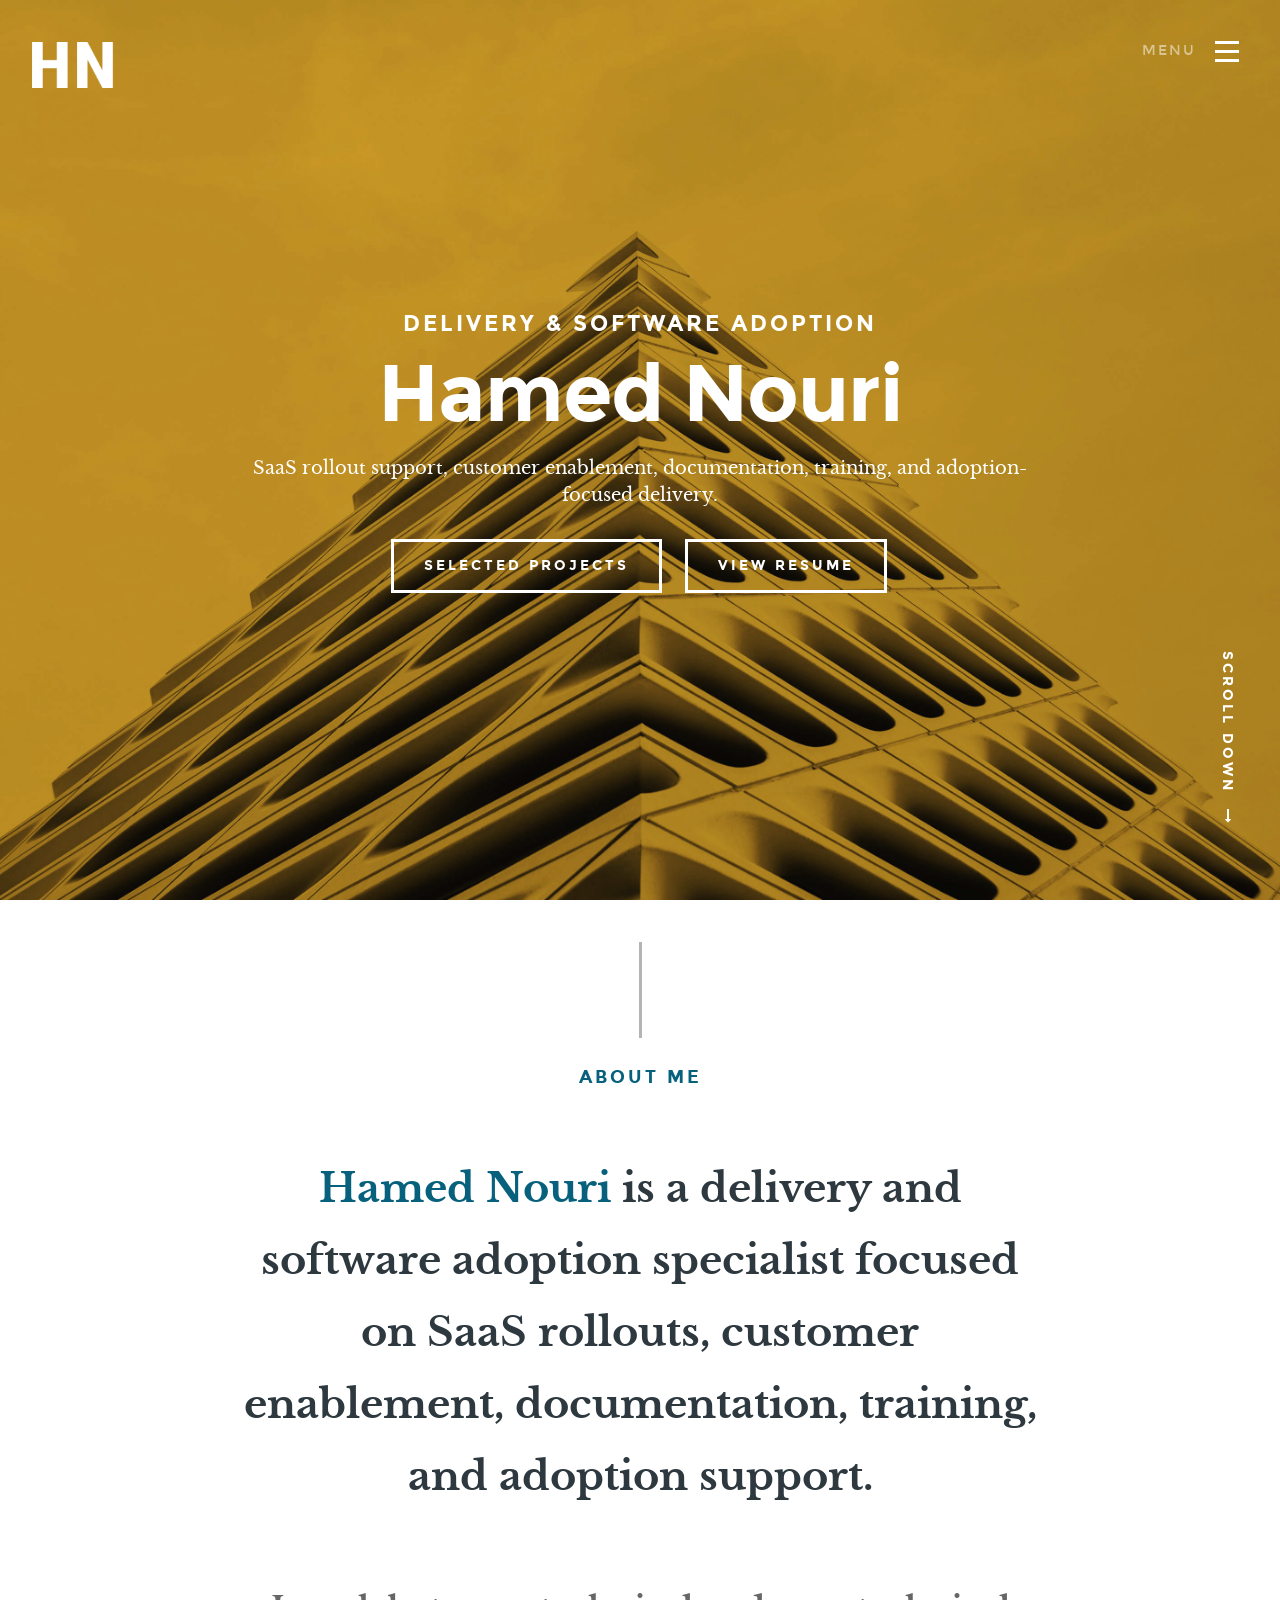
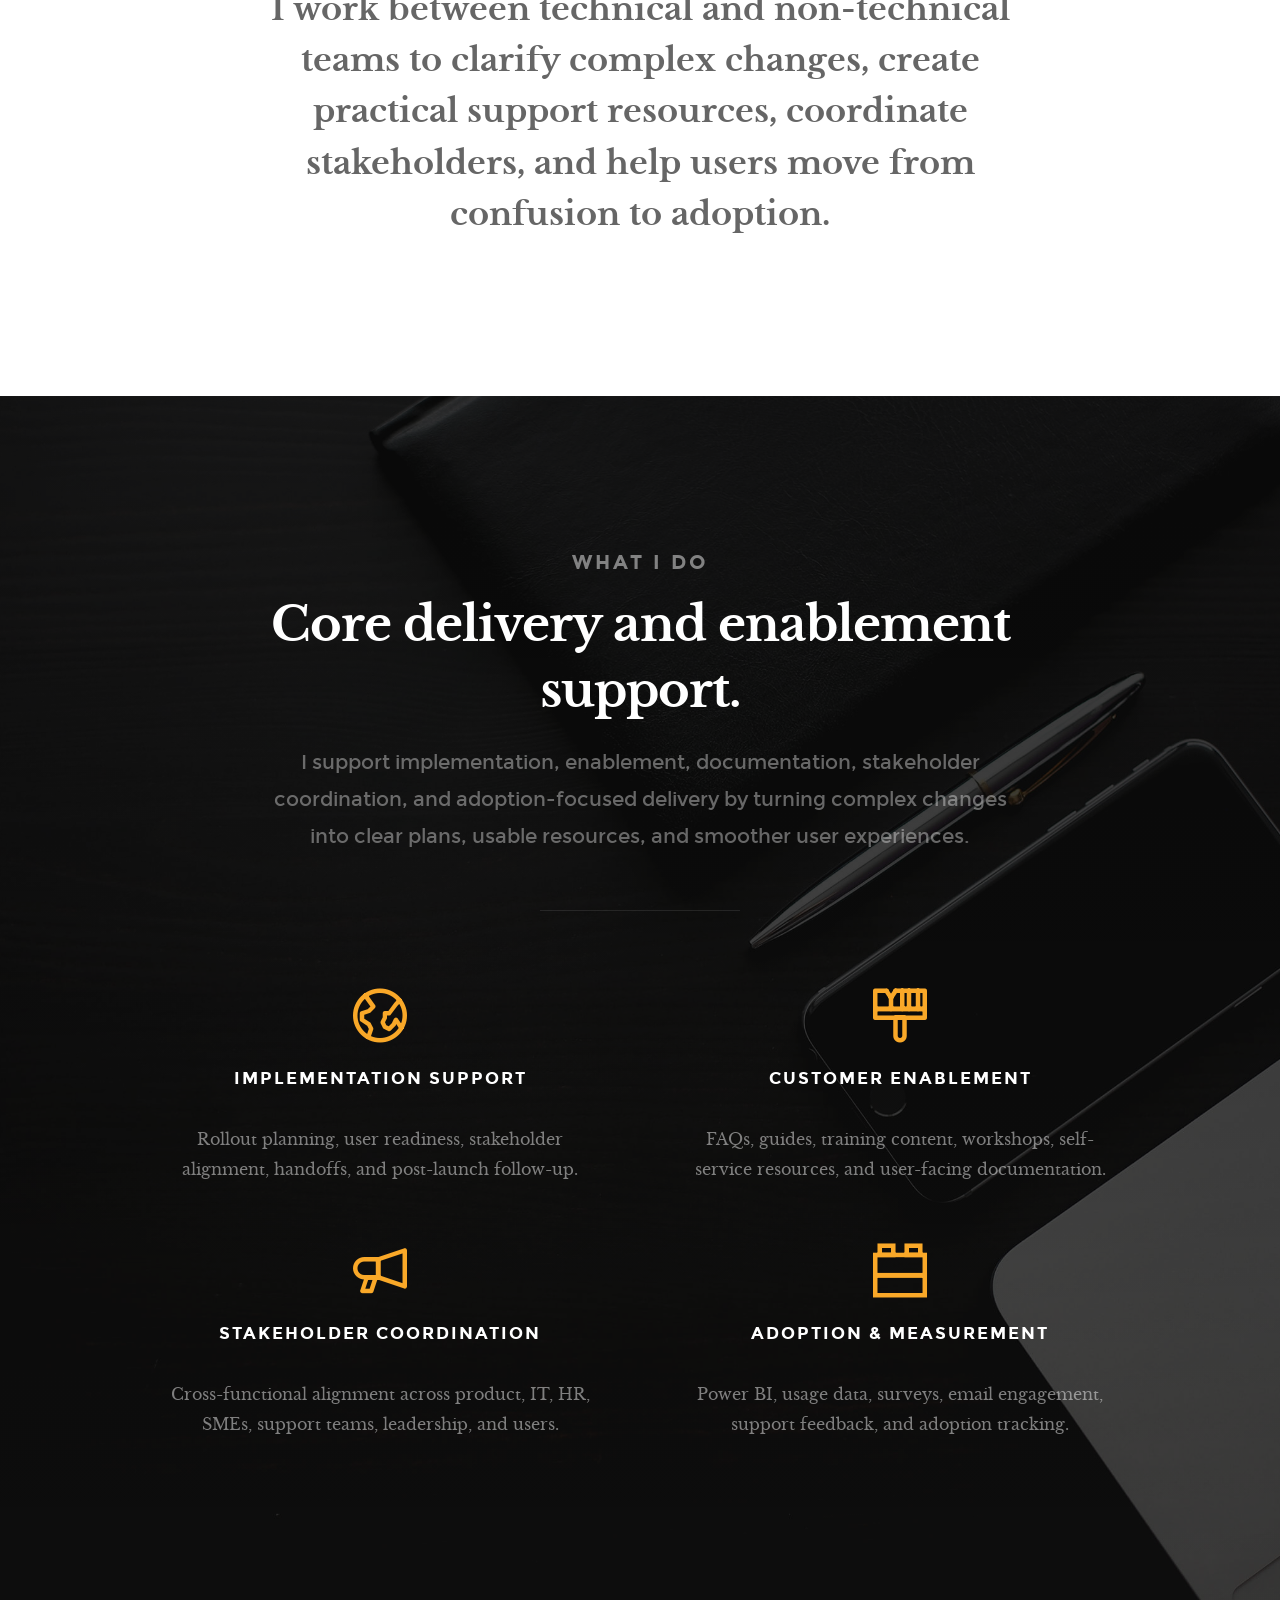
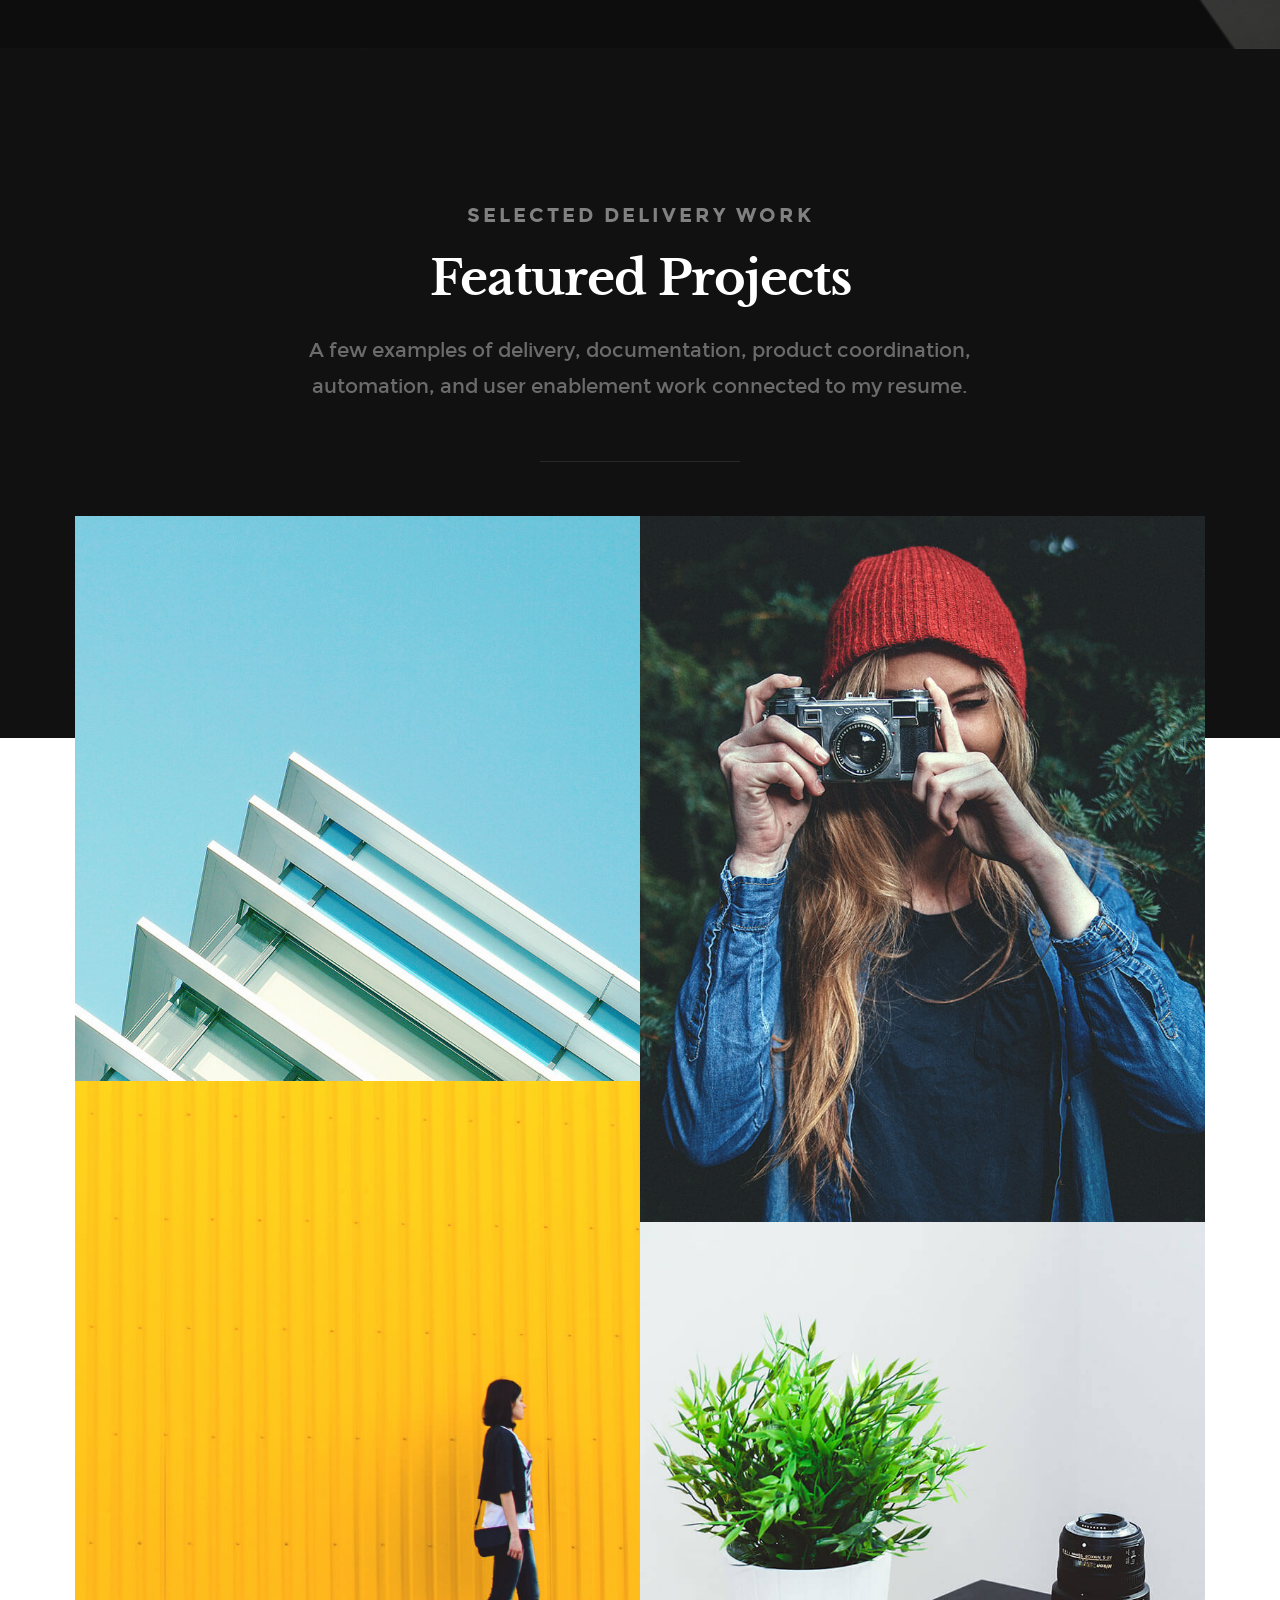
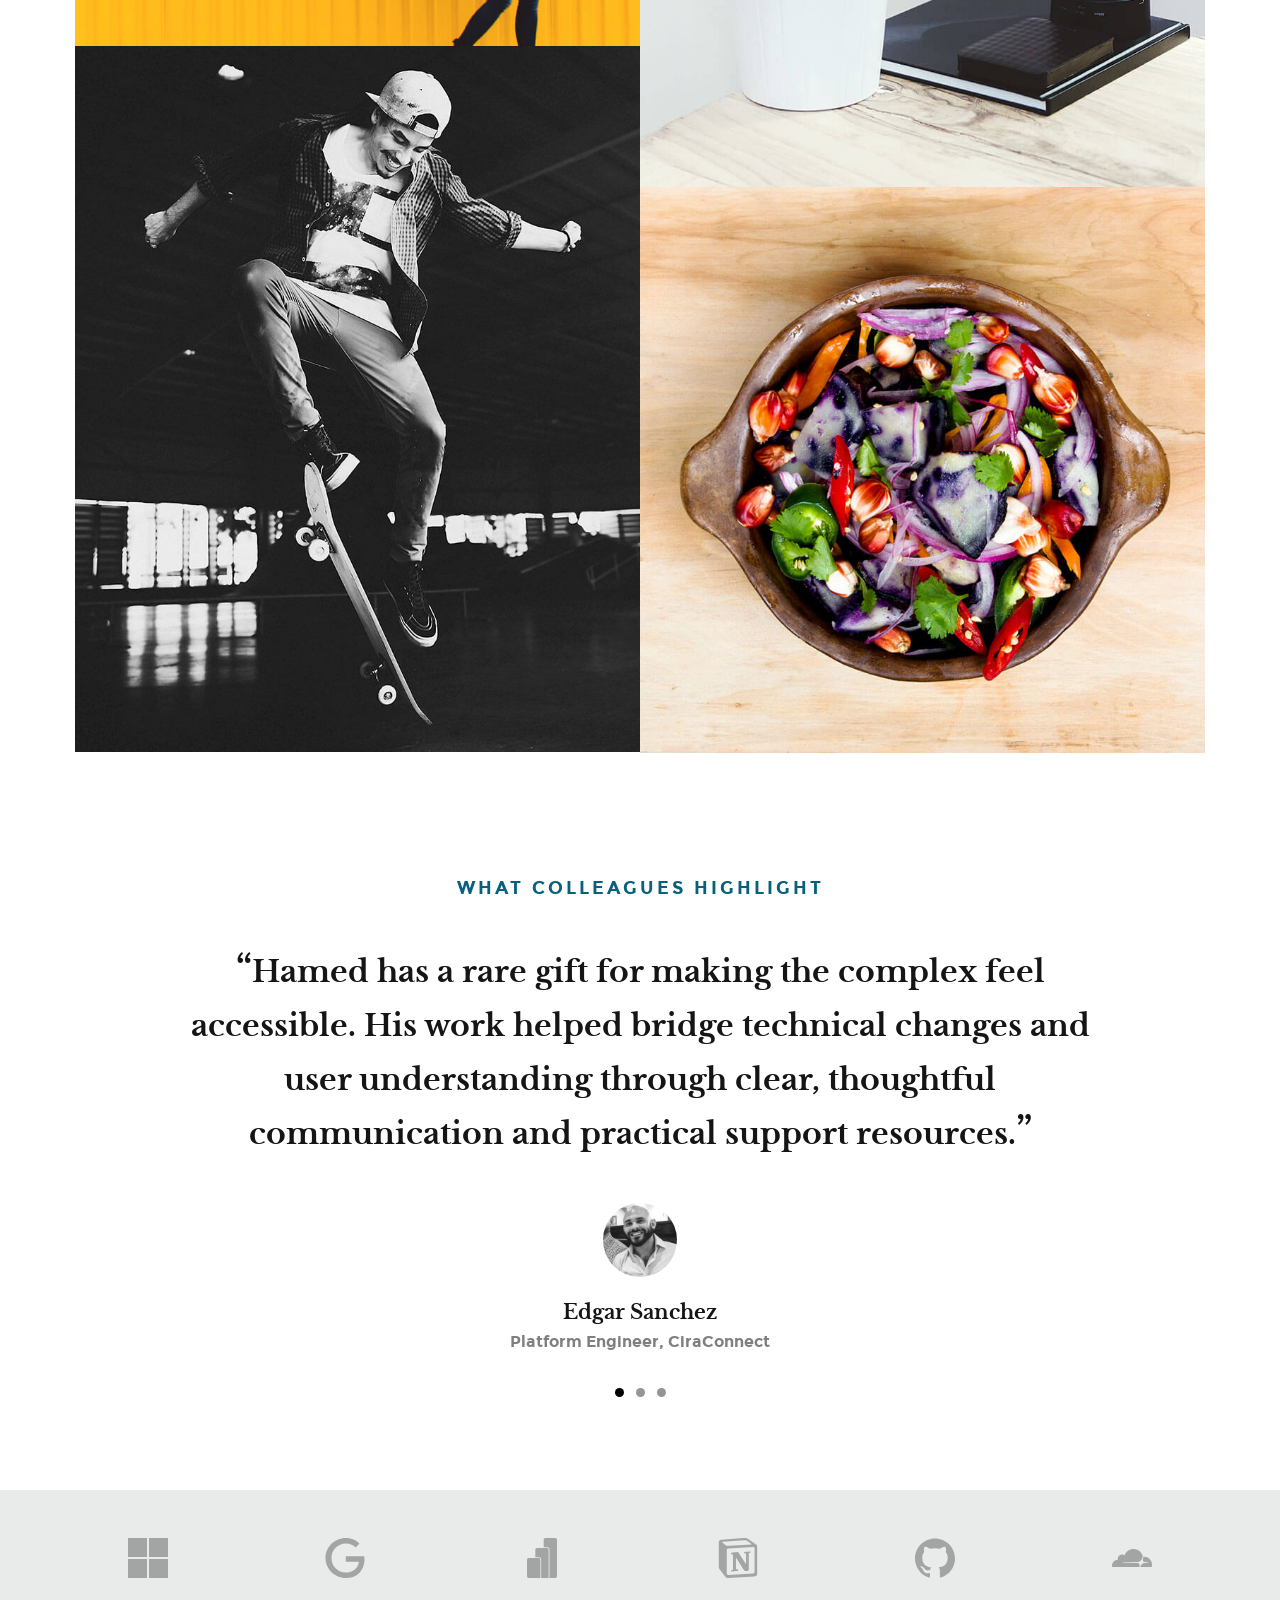
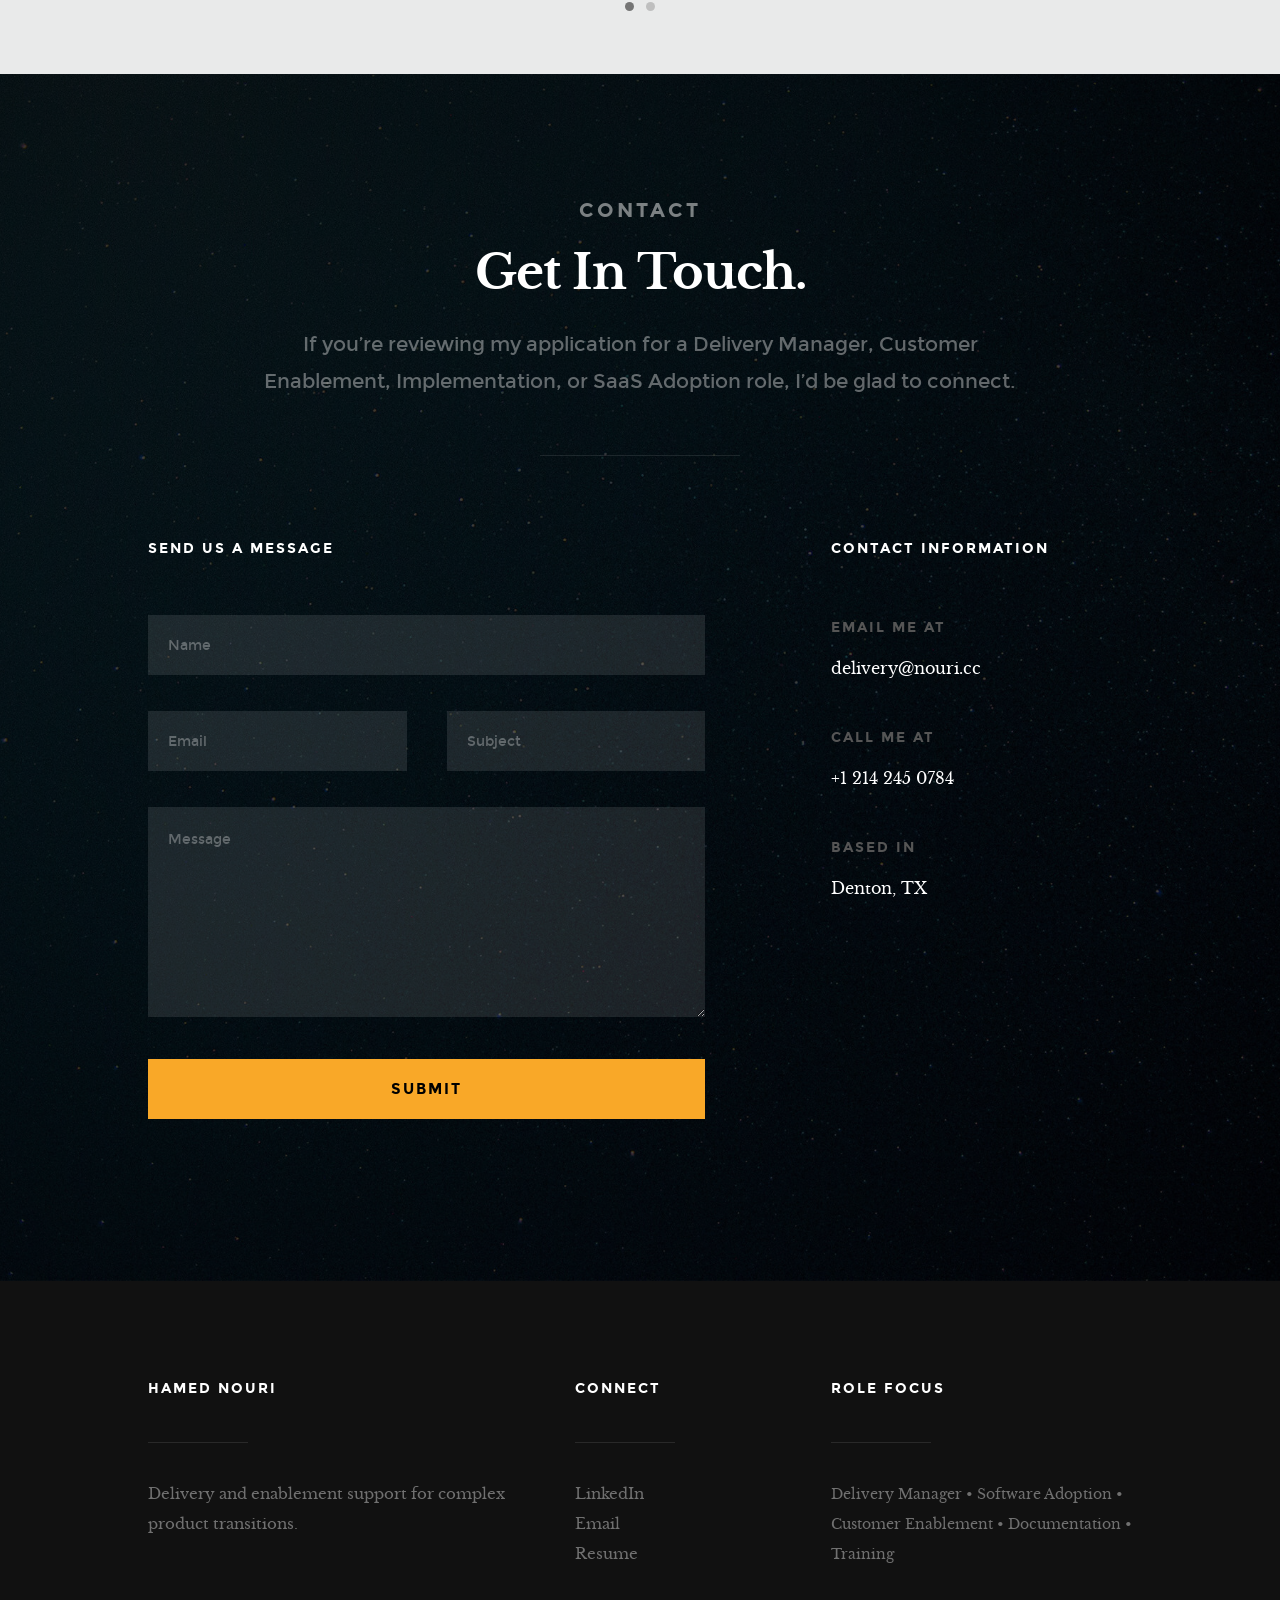
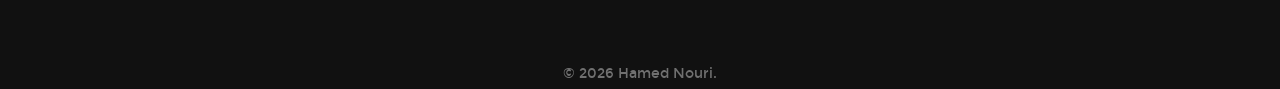
==== commit 317854e1: "Fix logo CSS sizing; add new resume PDF; update all resume links" ====
--- a/index.html
+++ b/index.html
@@ -68,7 +68,7 @@
 				<li><a class="smoothscroll" href="#about" title="">About</a></li>
 				<li><a class="smoothscroll" href="#services" title="">What I Do</a></li>
 				<li><a class="smoothscroll" href="#portfolio" title="">Delivery Work</a></li>
-                <li><a href="assets/files/Hamed-Nouri-Delivery-Manager-2026.pdf" target="_blank" title="">Resume</a></li>
+                <li><a href="assets/files/Hamed-Nouri-Delivery-Manager-Customer-Enablement-Specialist.pdf" target="_blank" title="">Resume</a></li>
 				<li><a class="smoothscroll" href="#contact" title="">Contact</a></li>						
 			</ul>	
 
@@ -120,7 +120,7 @@
 				  				<a class="smoothscroll button stroke" href="#portfolio">
 				  					Selected Projects
 				  				</a>
-                                <a class="button stroke" href="assets/files/Hamed-Nouri-Delivery-Manager-2026.pdf" target="_blank" style="margin-left: 15px;">
+                                <a class="button stroke" href="assets/files/Hamed-Nouri-Delivery-Manager-Customer-Enablement-Specialist.pdf" target="_blank" style="margin-left: 15px;">
 				  					View Resume
 				  				</a>
 				  			</div>							
@@ -547,7 +547,7 @@
 	      		<ul class="list-links">
 	      			<li><a href="https://linkedin.com/in/hamednouri">LinkedIn</a></li>
 						<li><a href="mailto:delivery@nouri.cc">Email</a></li>
-						<li><a href="assets/files/Hamed-Nouri-Delivery-Manager-2026.pdf">Resume</a></li>					
+						<li><a href="assets/files/Hamed-Nouri-Delivery-Manager-Customer-Enablement-Specialist.pdf">Resume</a></li>					
 					</ul>
 
 	      	</div> <!-- end footer-social -->  
--- a/css/main.css
+++ b/css/main.css
@@ -1260,10 +1260,6 @@
   padding: 0;
   outline: 0;
   border: none;
-  width: 57px;
-  height: 27px;
-  /* background: url("../images/logo.png") no-repeat center; */
-  background-size: 57px 27px;
   font: 0/0 a;
   text-shadow: none;
   color: transparent;
@@ -1489,9 +1485,7 @@
  * ------------------------------------------------------------------- */
 @media only screen and (max-width: 768px) {
   header .header-logo a {
-    width: 51px;
-    height: 24px;
-    background-size: 51px 24px;
+    /* responsive sizing handled by img tag */
   }
 }
 @media only screen and (max-width: 400px) {
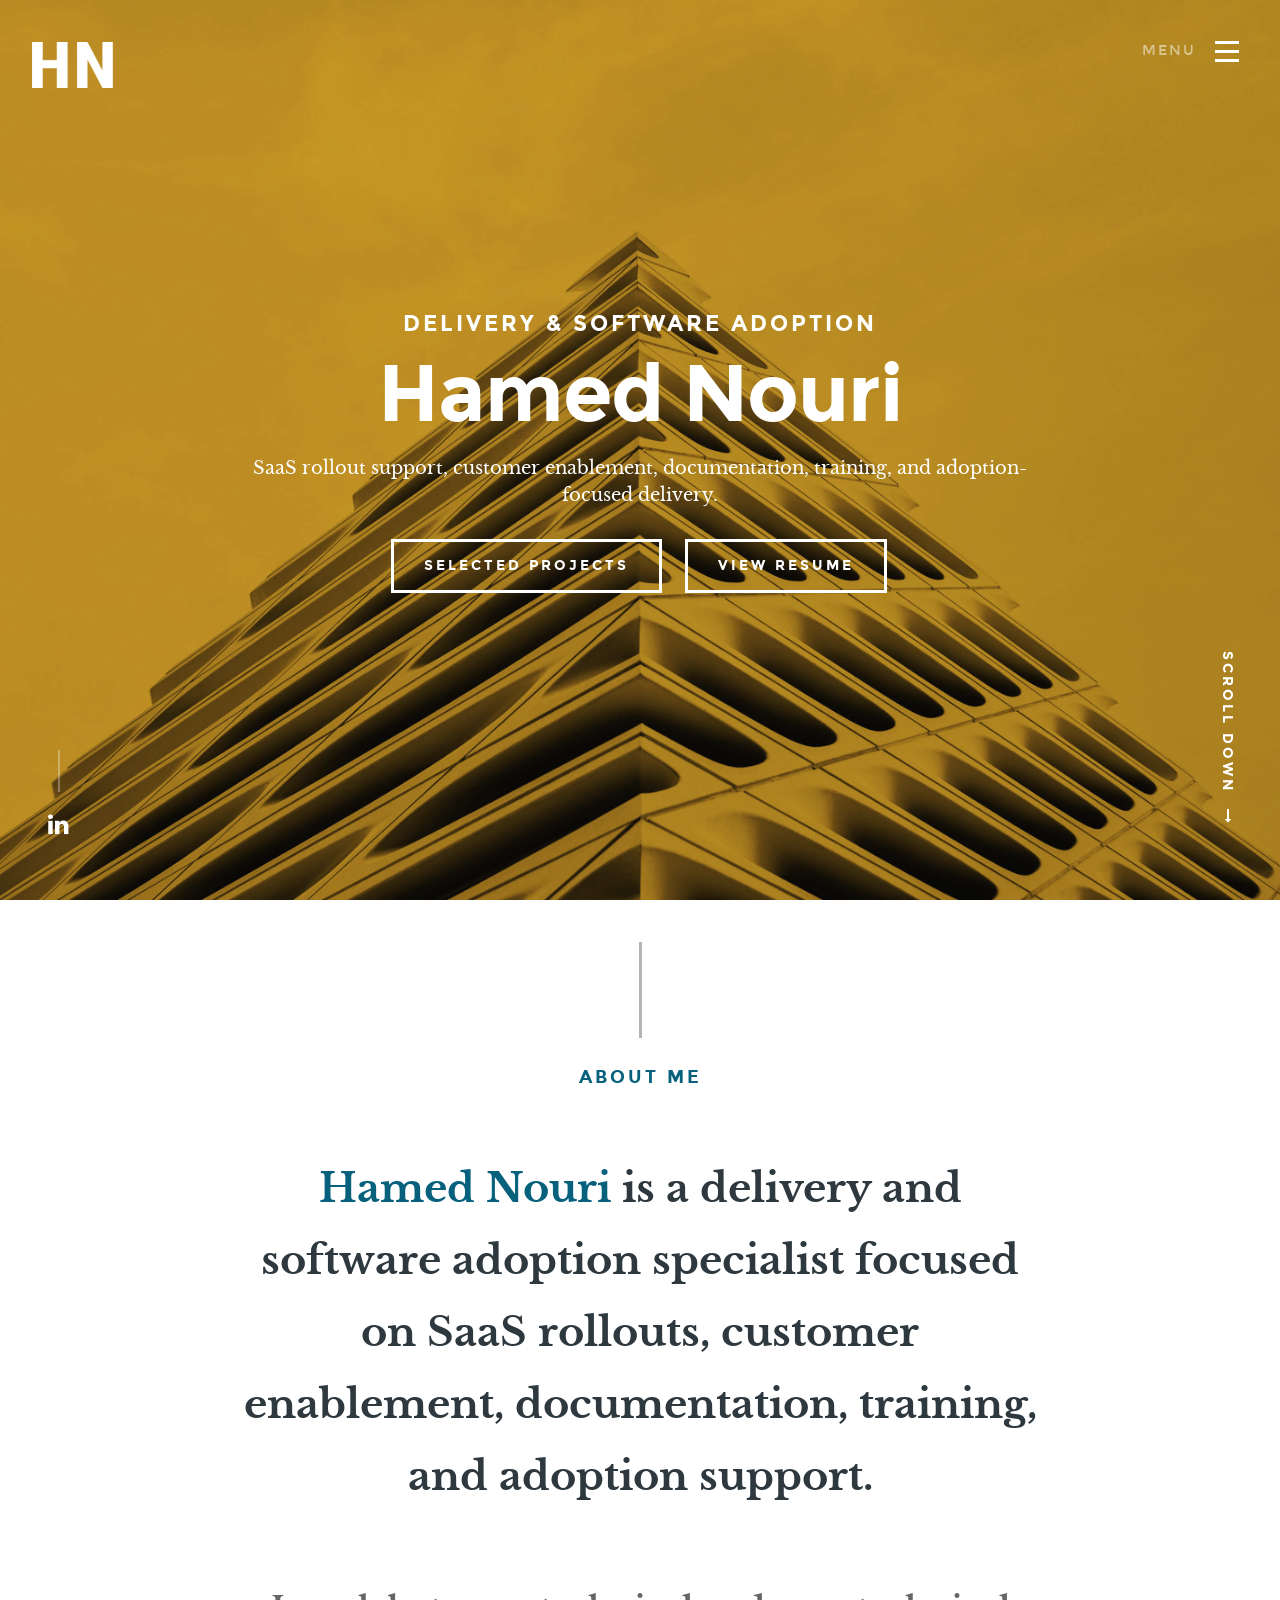
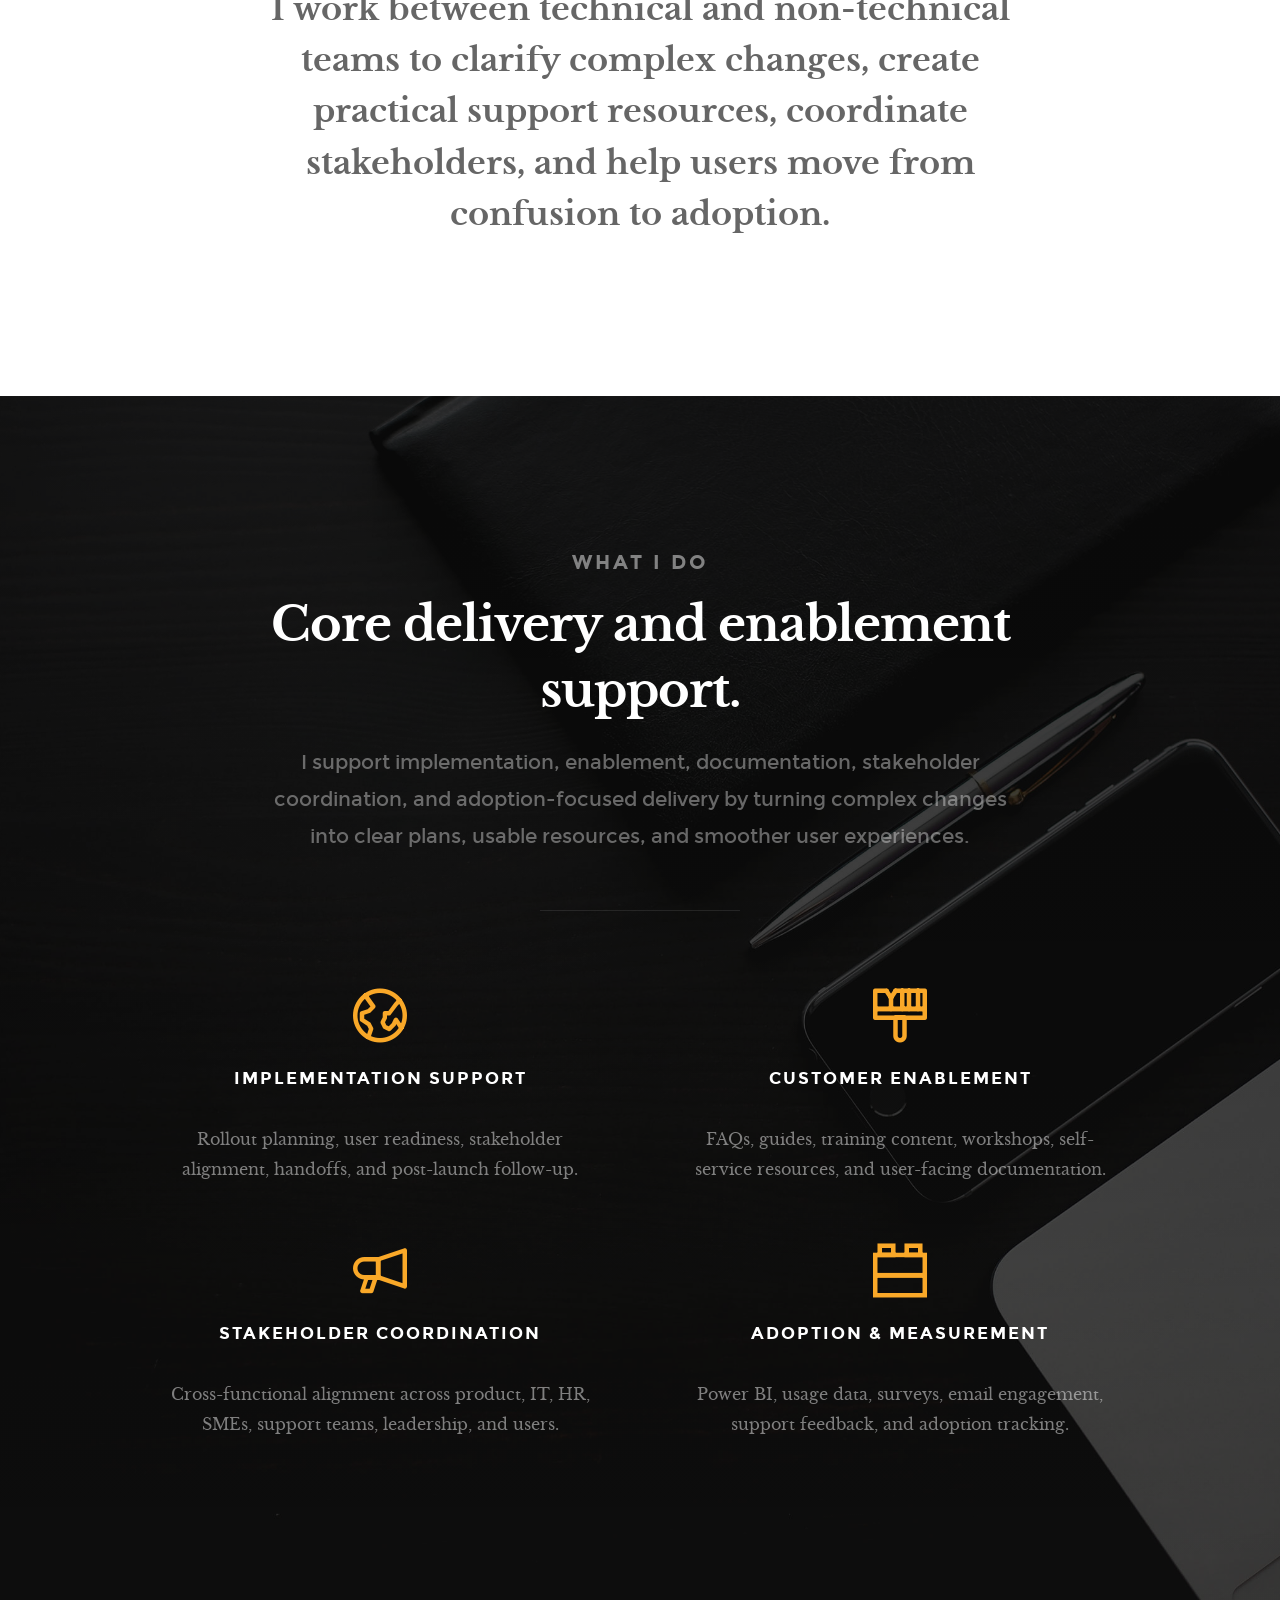
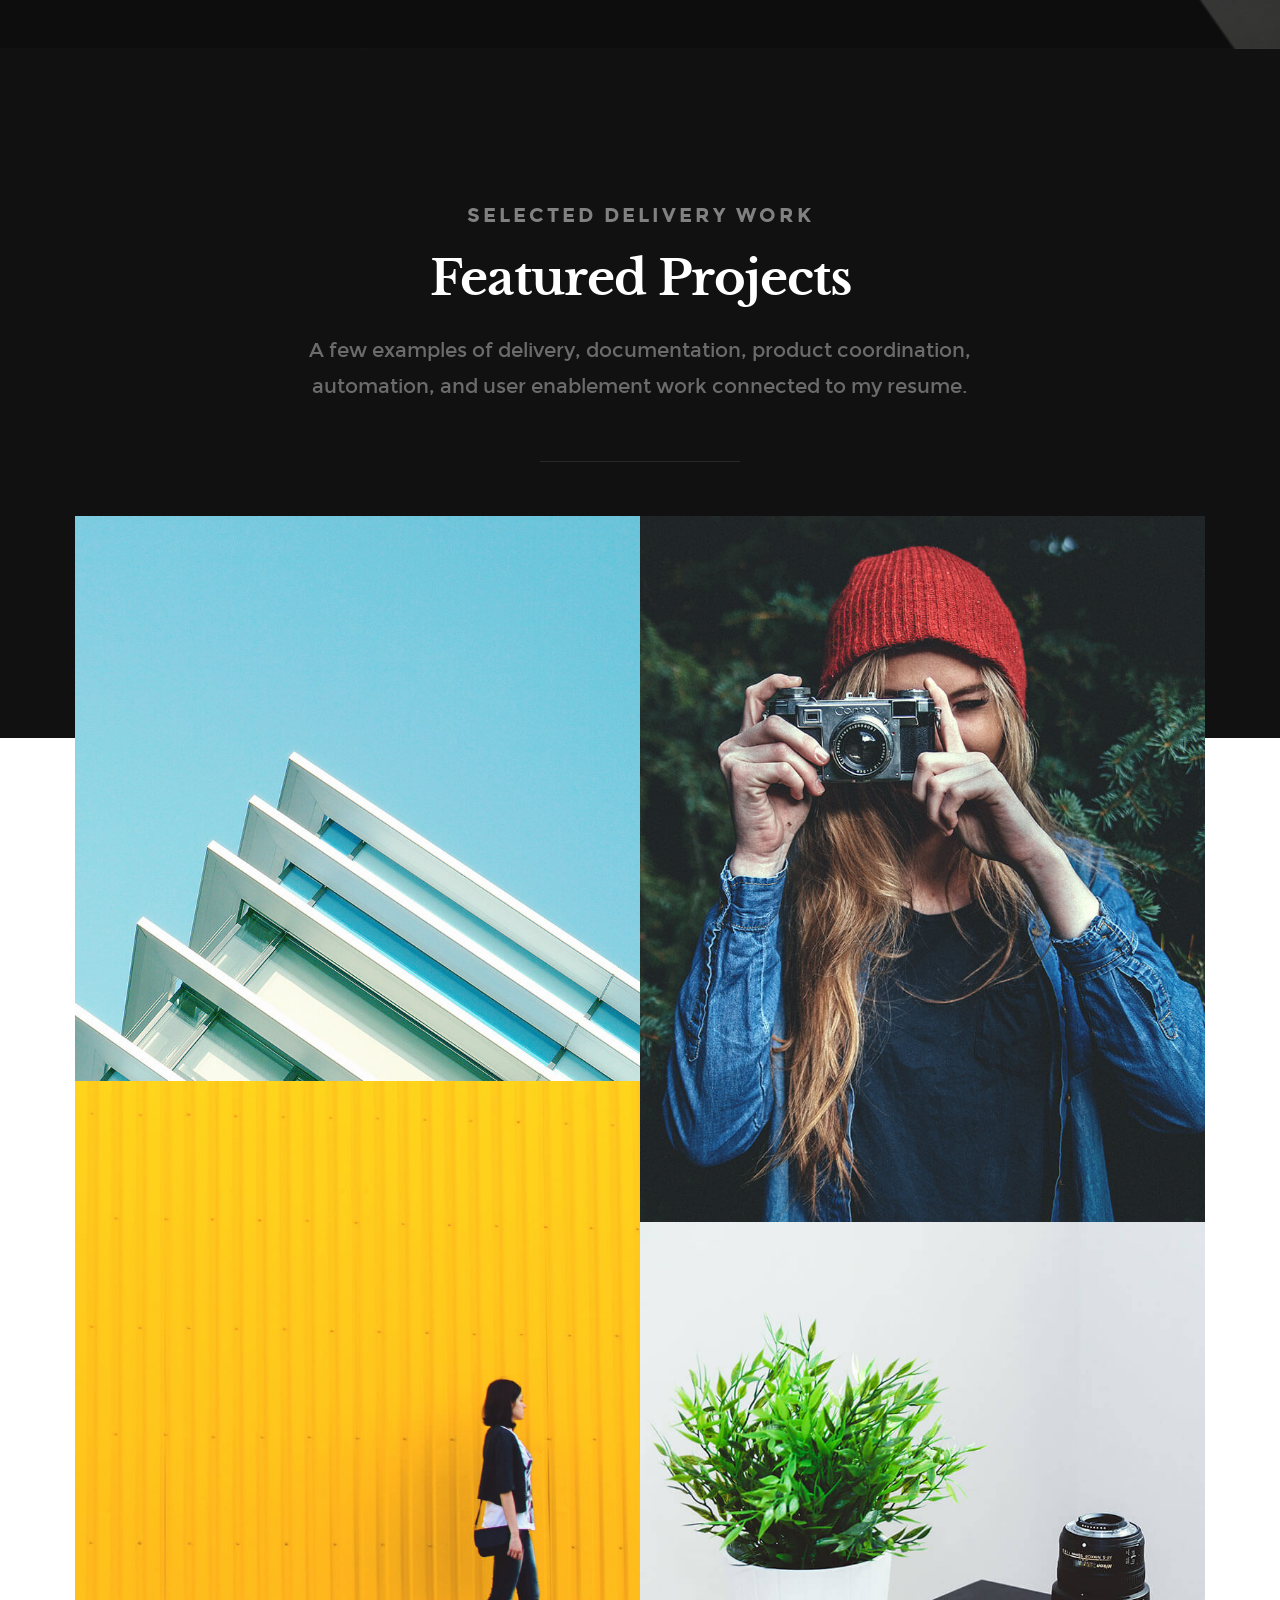
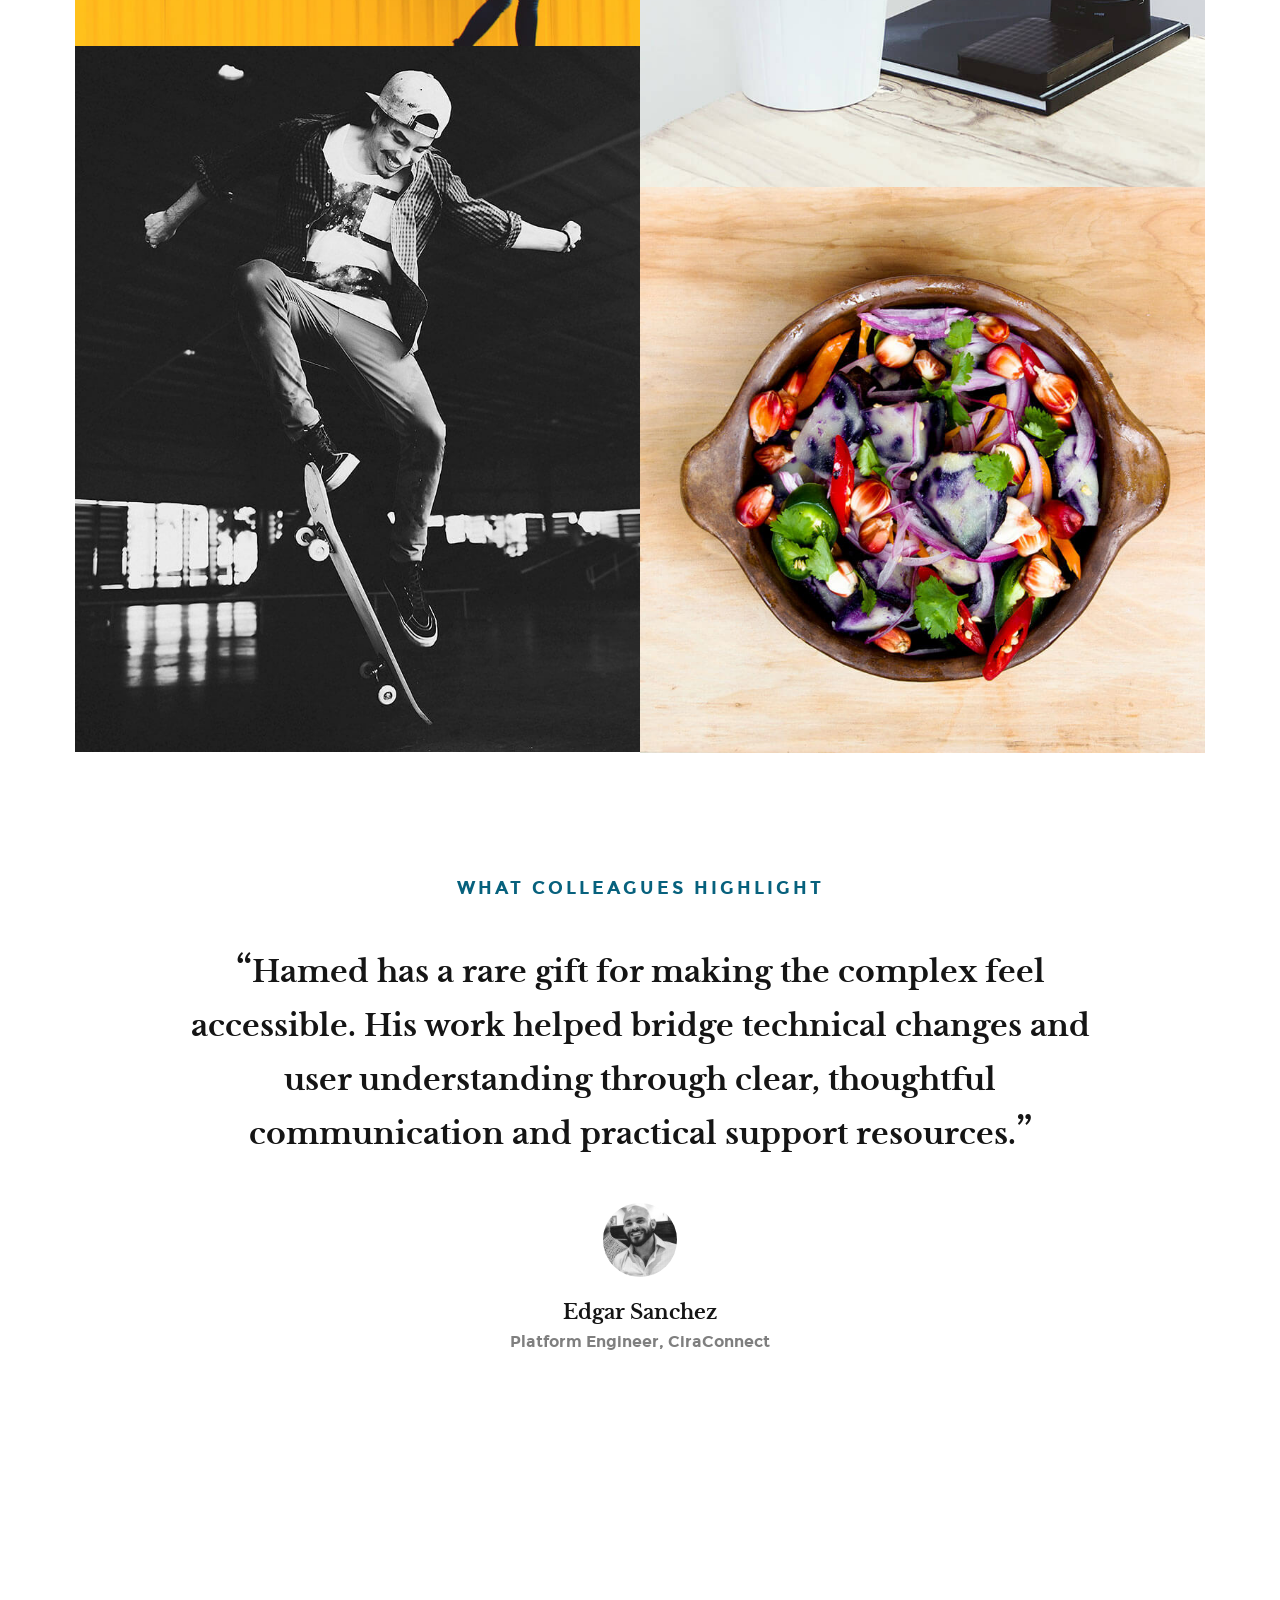
==== commit 7a3cc9f4: "Fix social links: remove fake icons from menu, restore LinkedIn vertical bar on hero" ====
--- a/index.html
+++ b/index.html
@@ -76,20 +76,8 @@
 
 			<ul class="header-social-list">
 	         <li>
-	         	<a href="#"><i class="fa fa-facebook-square"></i></a>
+	         	<a href="https://linkedin.com/in/hamednouri" target="_blank"><i class="fa fa-linkedin"></i></a>
 	         </li>
-	         <li>
-	         	<a href="#"><i class="fa fa-twitter"></i></a>
-	         </li>
-	         <li>
-	         	<a href="#"><i class="fa fa-instagram"></i></a>
-	         </li>
-            <li>
-            	<a href="#"><i class="fa fa-behance"></i></a>
-            </li>
-	         <li>
-	         	<a href="#"><i class="fa fa-dribbble"></i></a>
-	         </li>	         
 	      </ul>		
 
 		</nav>  <!-- end #menu-nav-wrap -->
@@ -130,6 +118,11 @@
 		   </div> <!-- end home-content-tablecell --> 		   
 		</div> <!-- end home-content-table -->
 
+		<ul class="home-social-list">
+			<li>
+				<a href="https://linkedin.com/in/hamednouri" target="_blank"><i class="fa fa-linkedin"></i></a>
+			</li>
+		</ul>
 		 <!-- end home-social-list -->	
 
 		<div class="scrolldown">
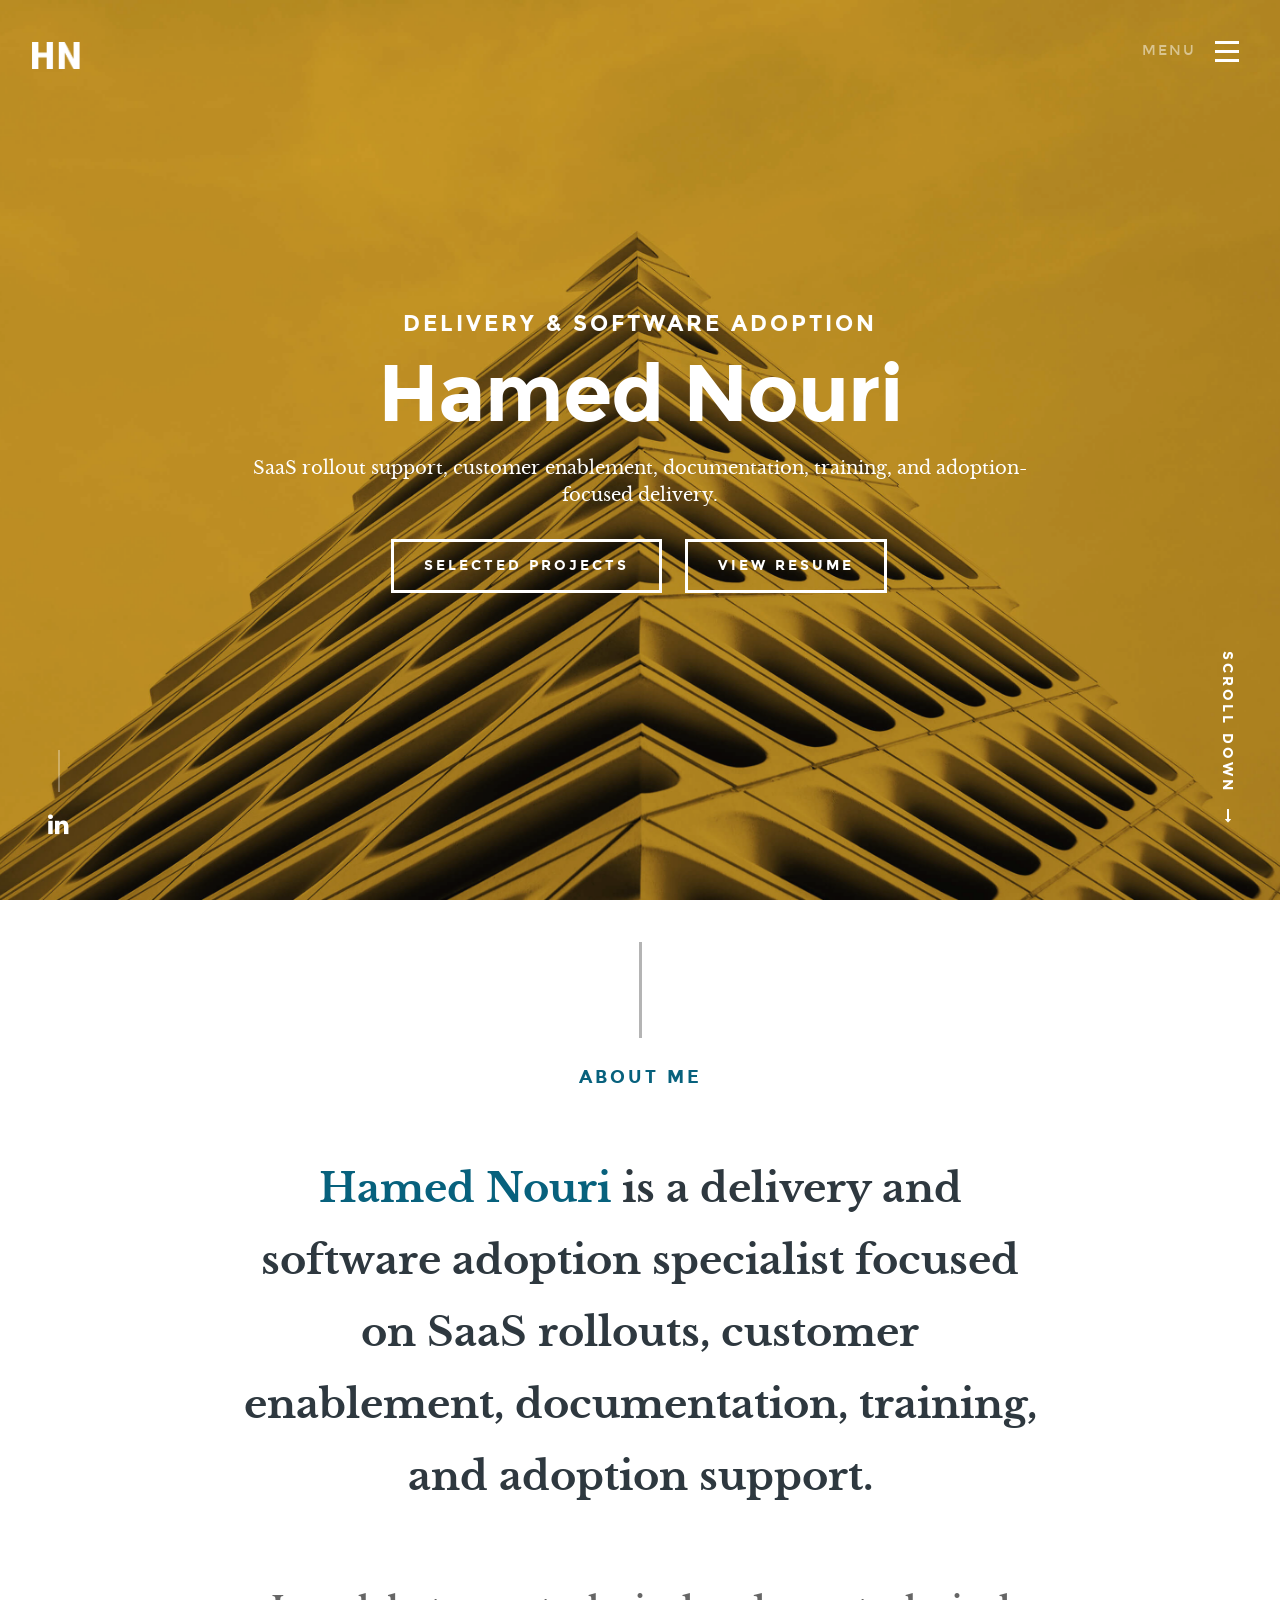
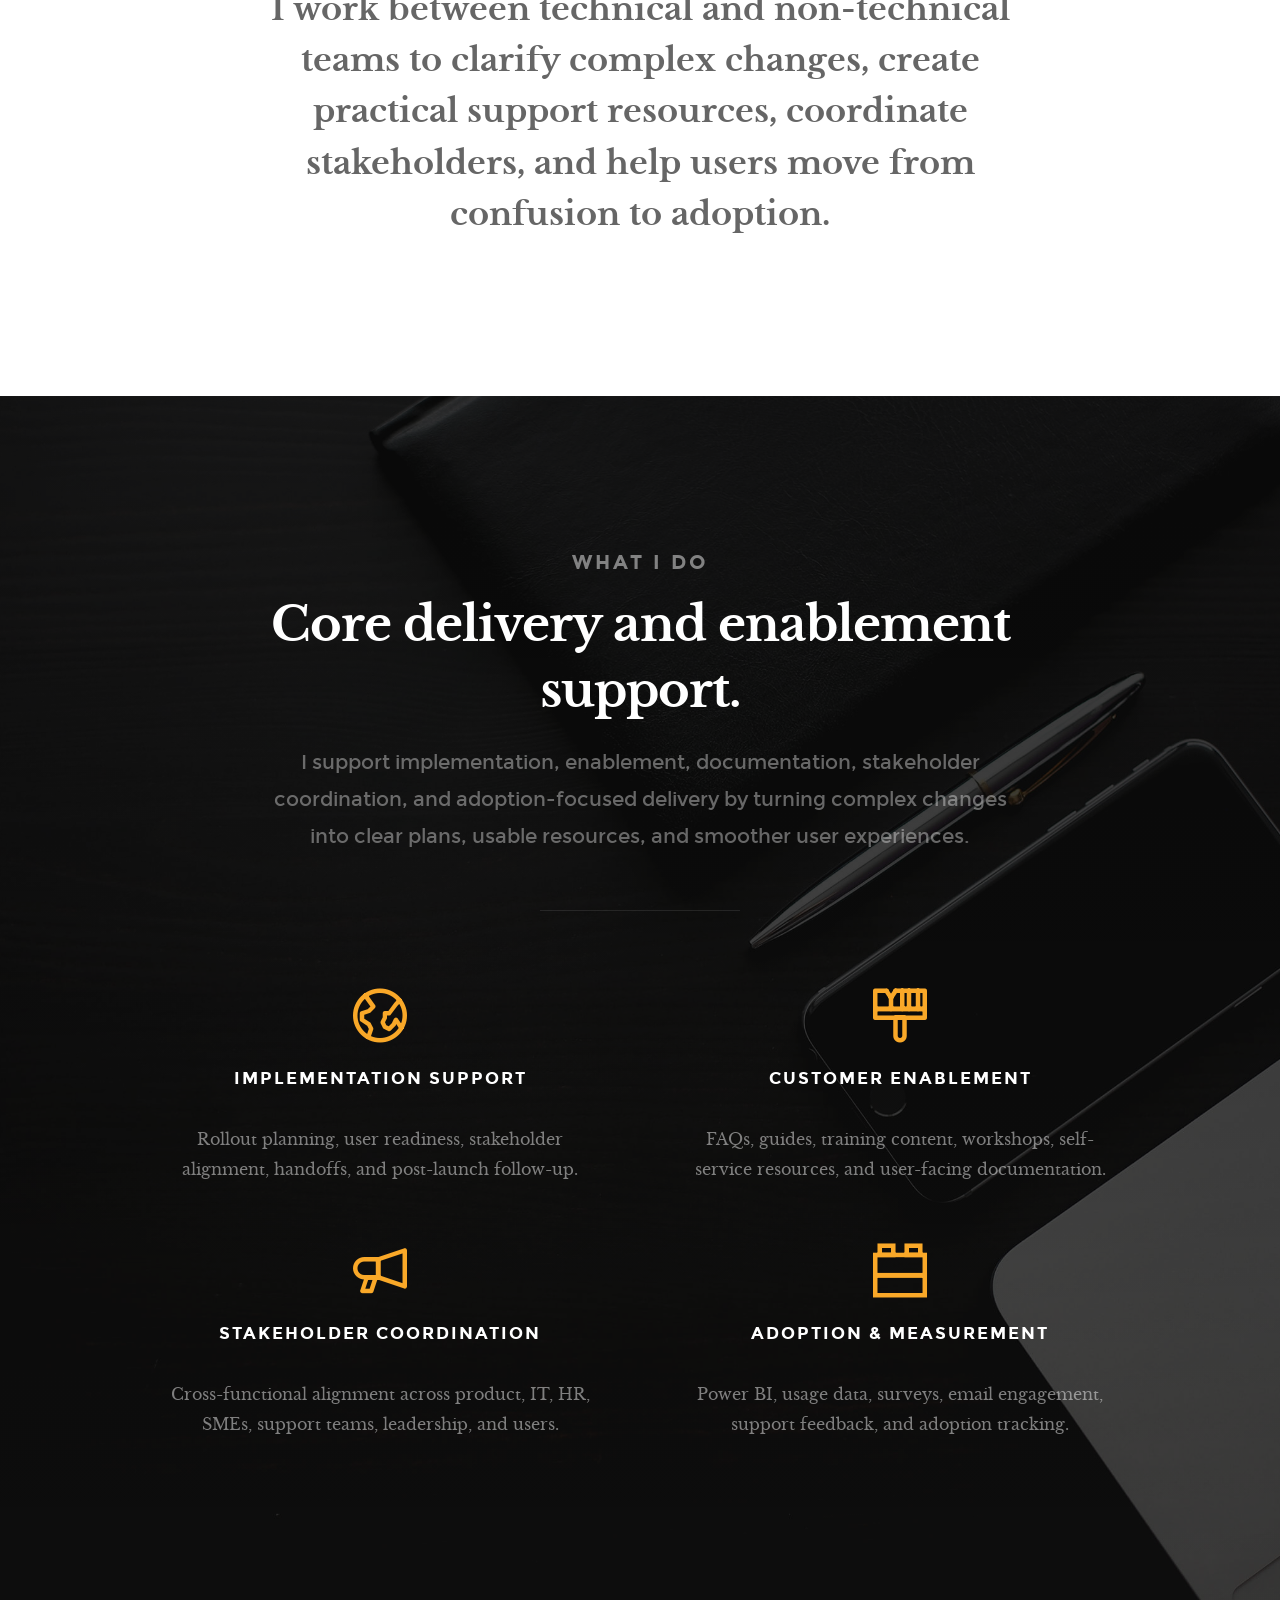
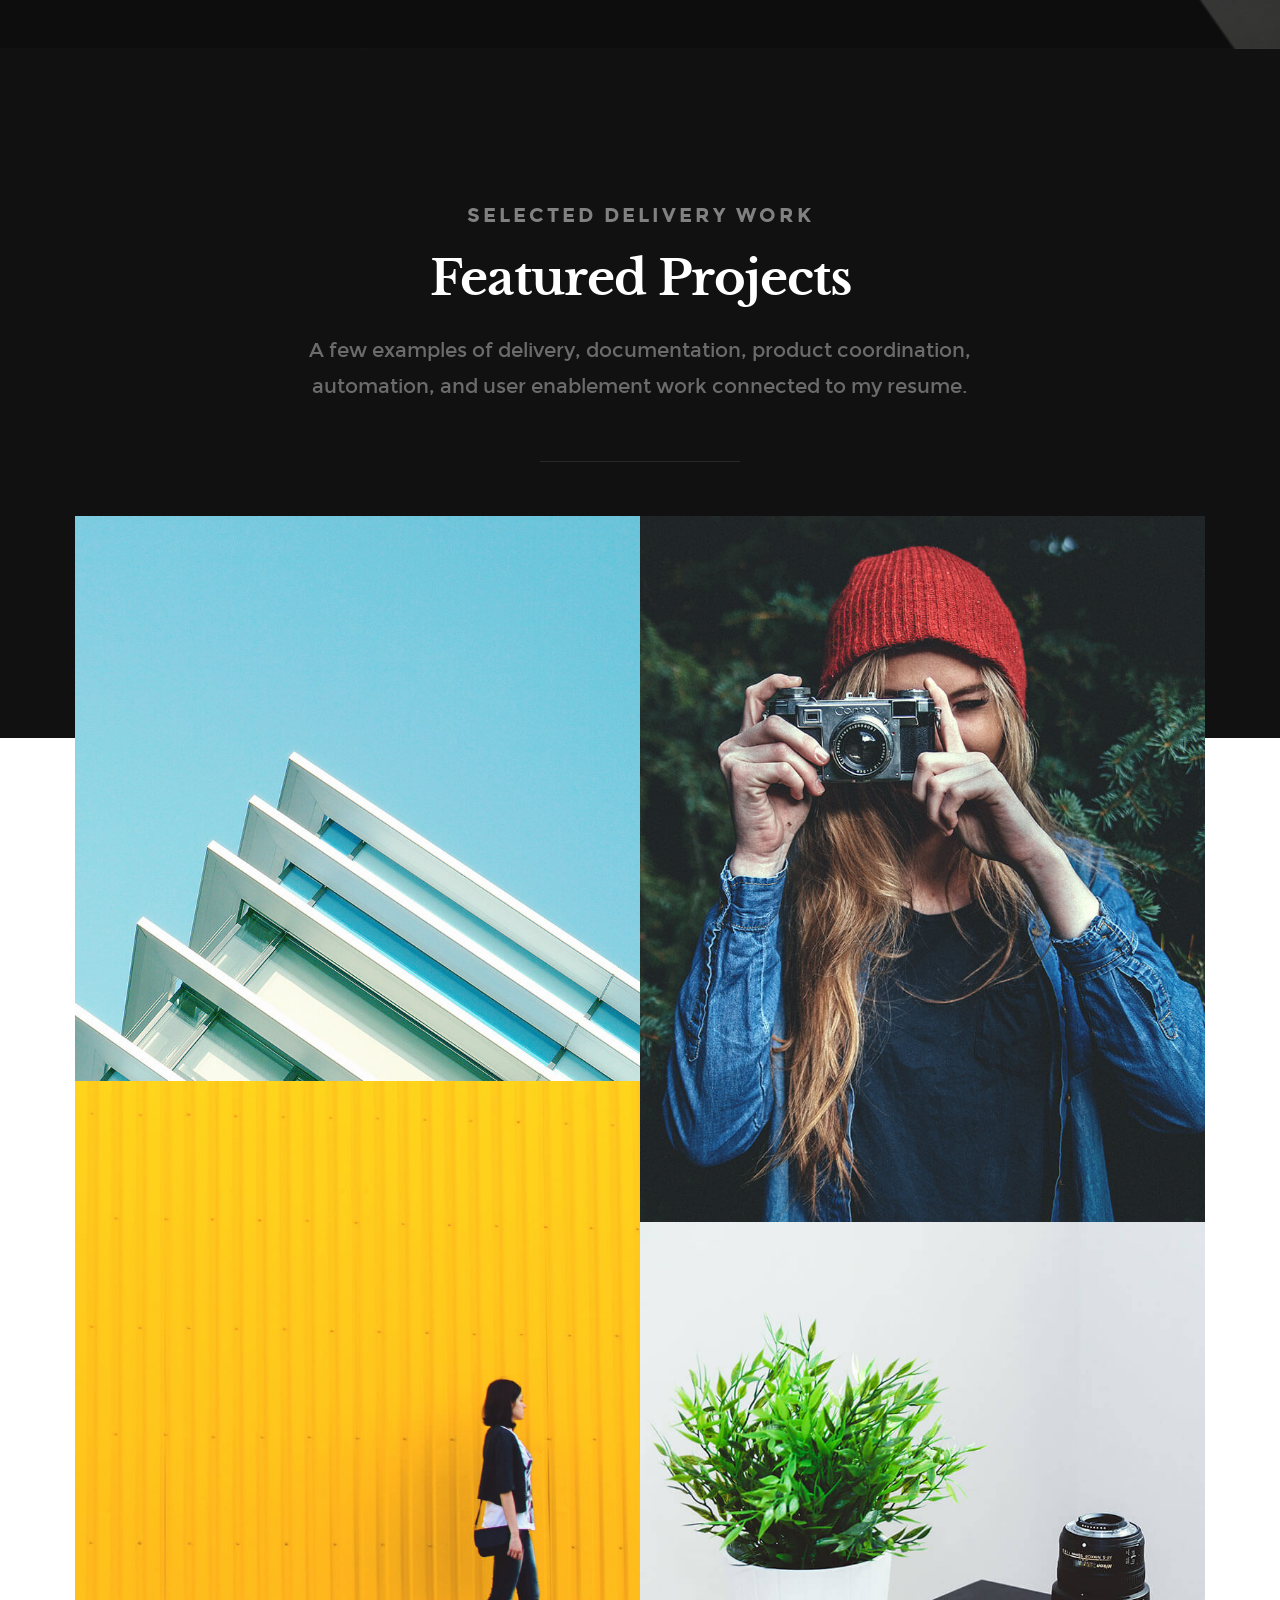
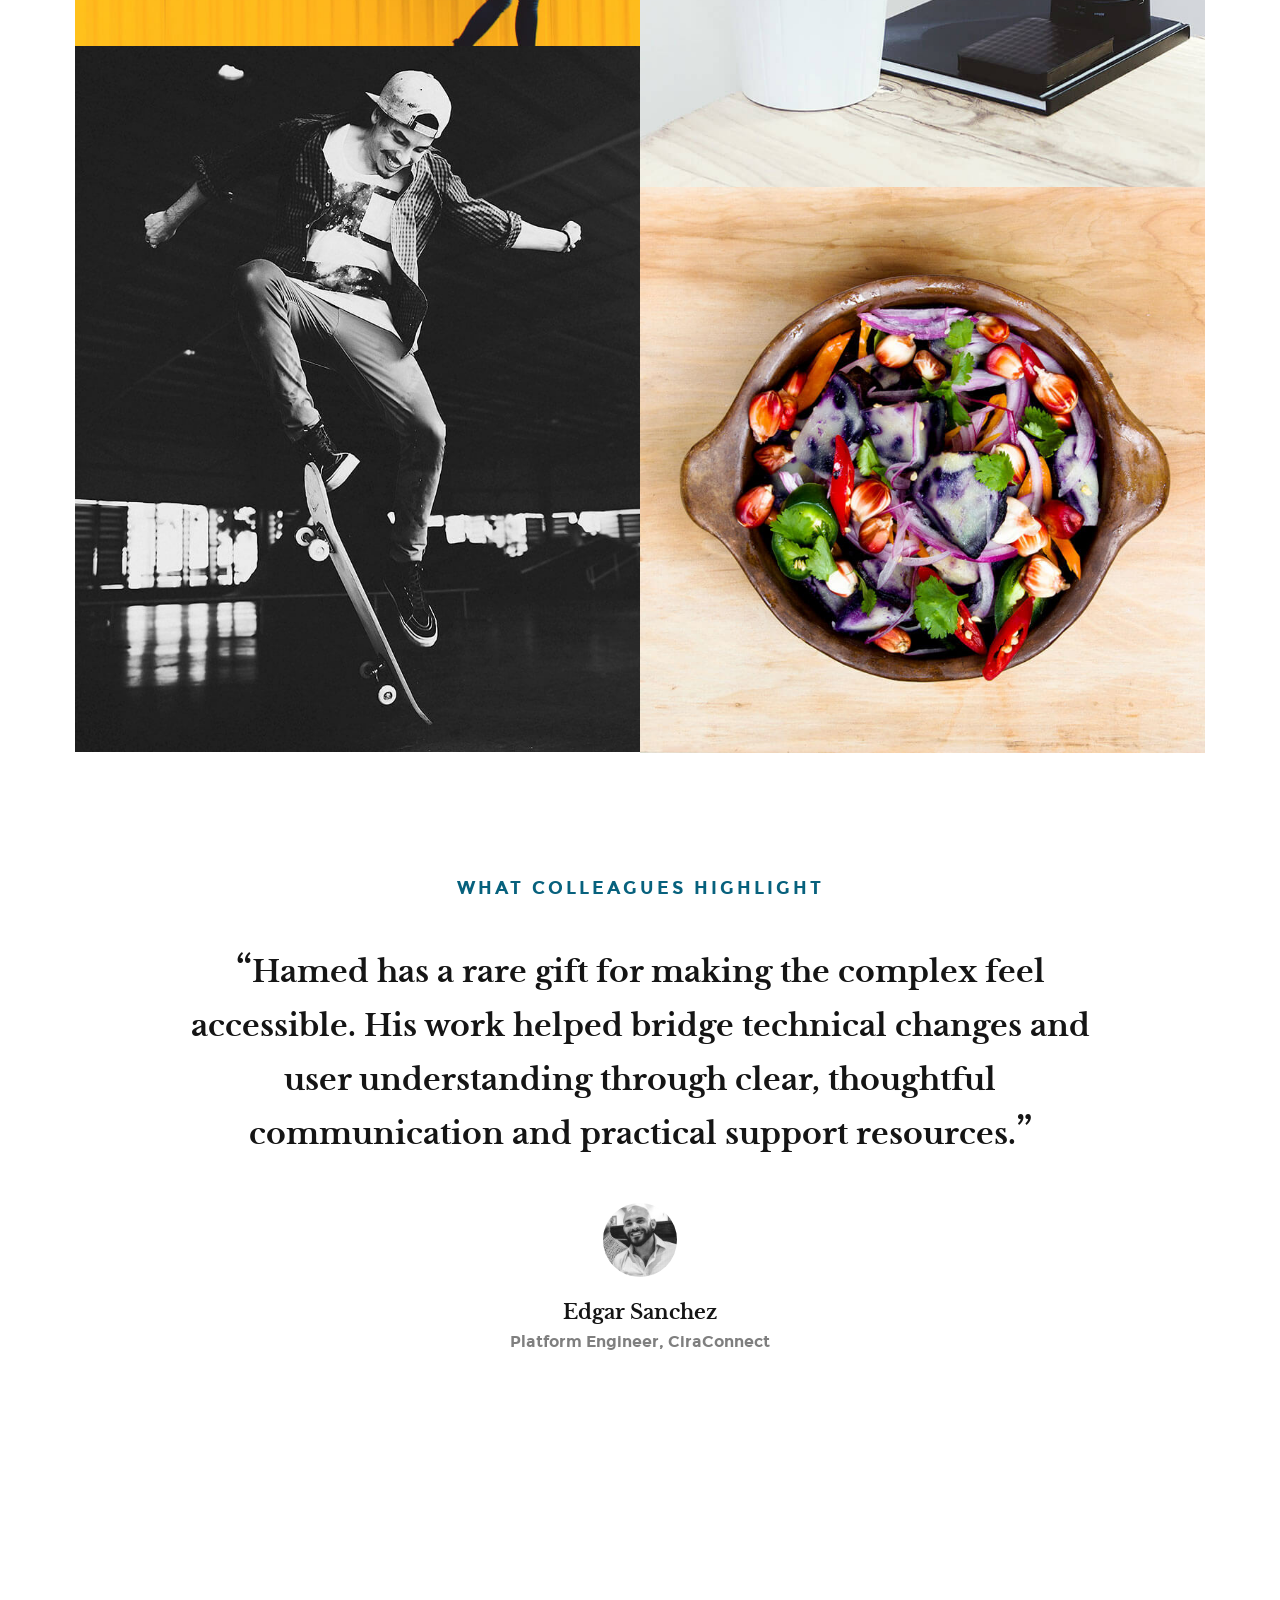
==== commit 652c842c: "Match logo size to original Infinity theme: 27px desktop, 24px mobile" ====
--- a/index.html
+++ b/index.html
@@ -34,10 +34,15 @@
 
 <style>
 .site-logo img {
-  height: 46px;
+  height: 27px;
   width: auto;
   display: block;
 }
+@media only screen and (max-width: 768px) {
+  .site-logo img {
+    height: 24px;
+  }
+}
 </style>
 </head>
 
@@ -49,7 +54,7 @@
    <header> 
 
    	<div class="header-logo">
-	      <a class="site-logo" href="#home" aria-label="Hamed Nouri home"><img src="images/logo-hn.png" alt="Hamed Nouri" style="height: 46px; width: auto; display: block;"></a>
+	      <a class="site-logo" href="#home" aria-label="Hamed Nouri home"><img src="images/logo-hn.png" alt="Hamed Nouri"></a>
 	   </div> 
 
 		<a id="header-menu-trigger" href="#0">
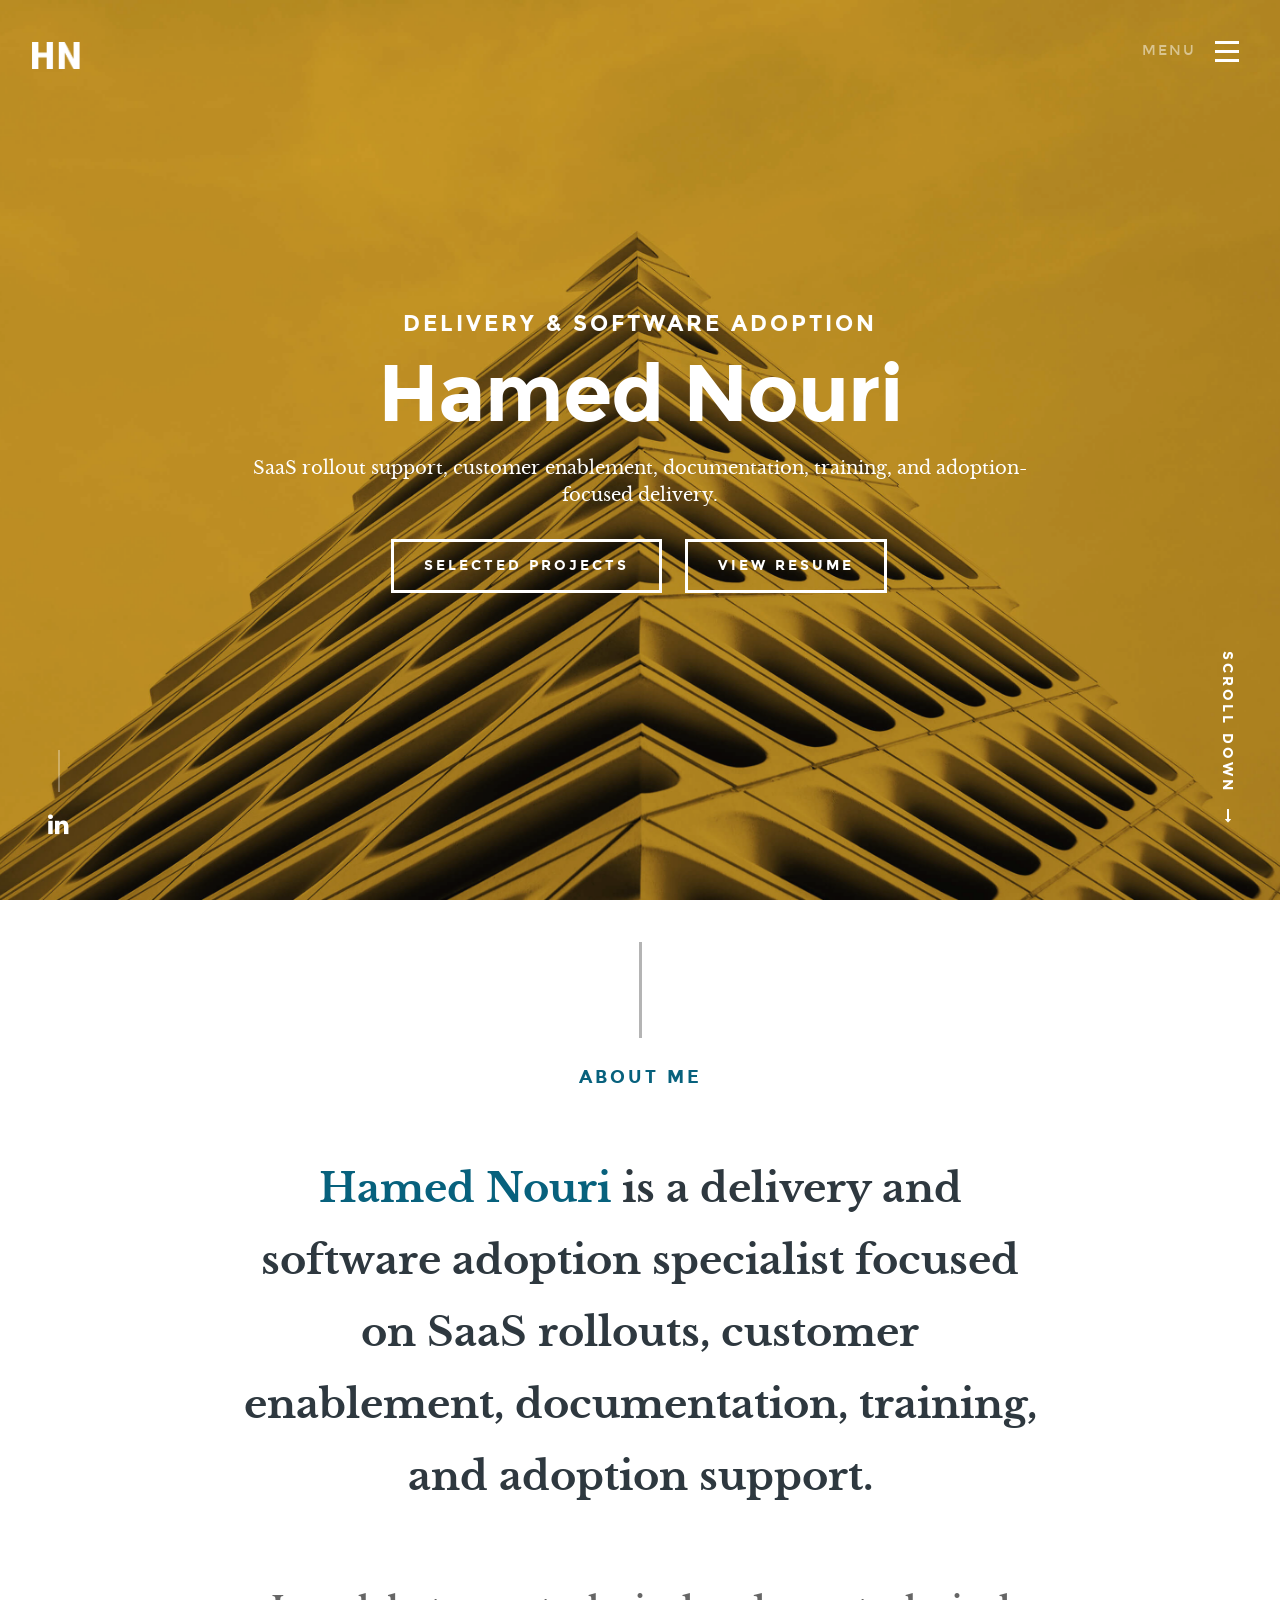
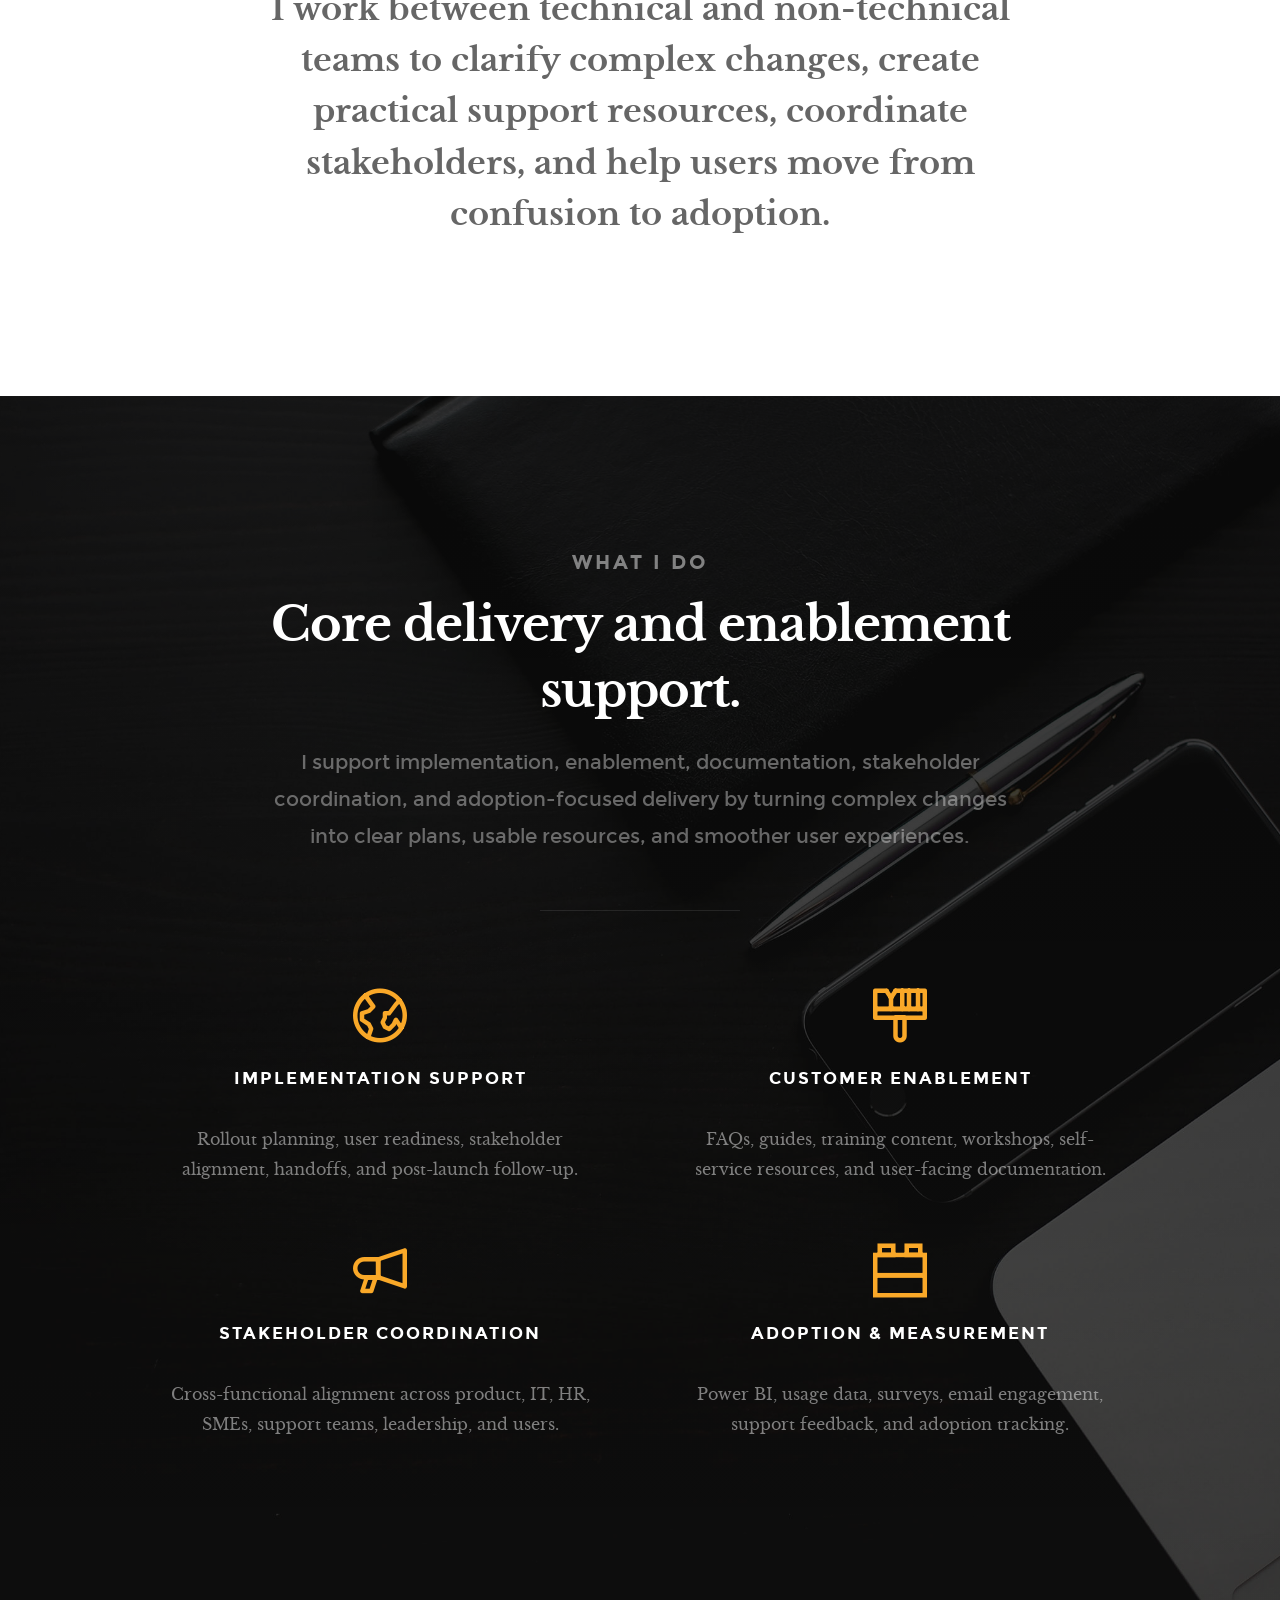
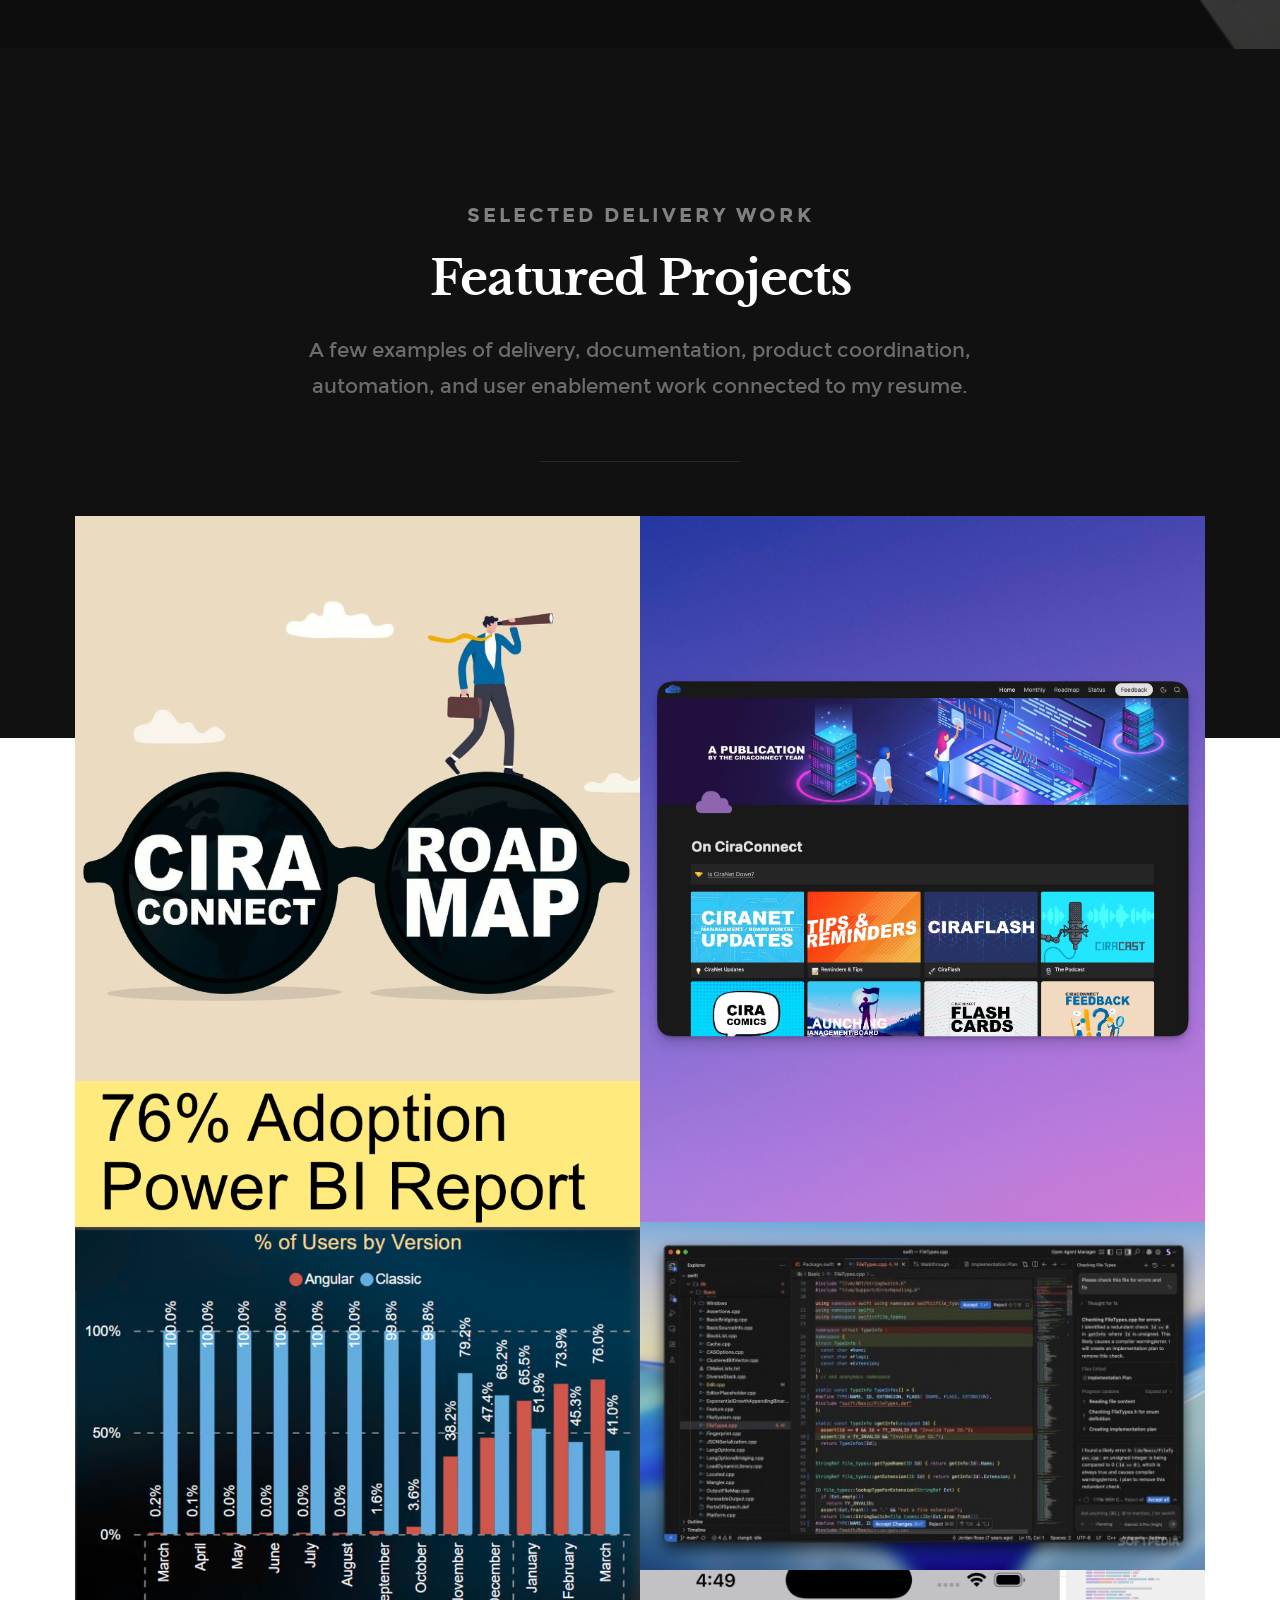
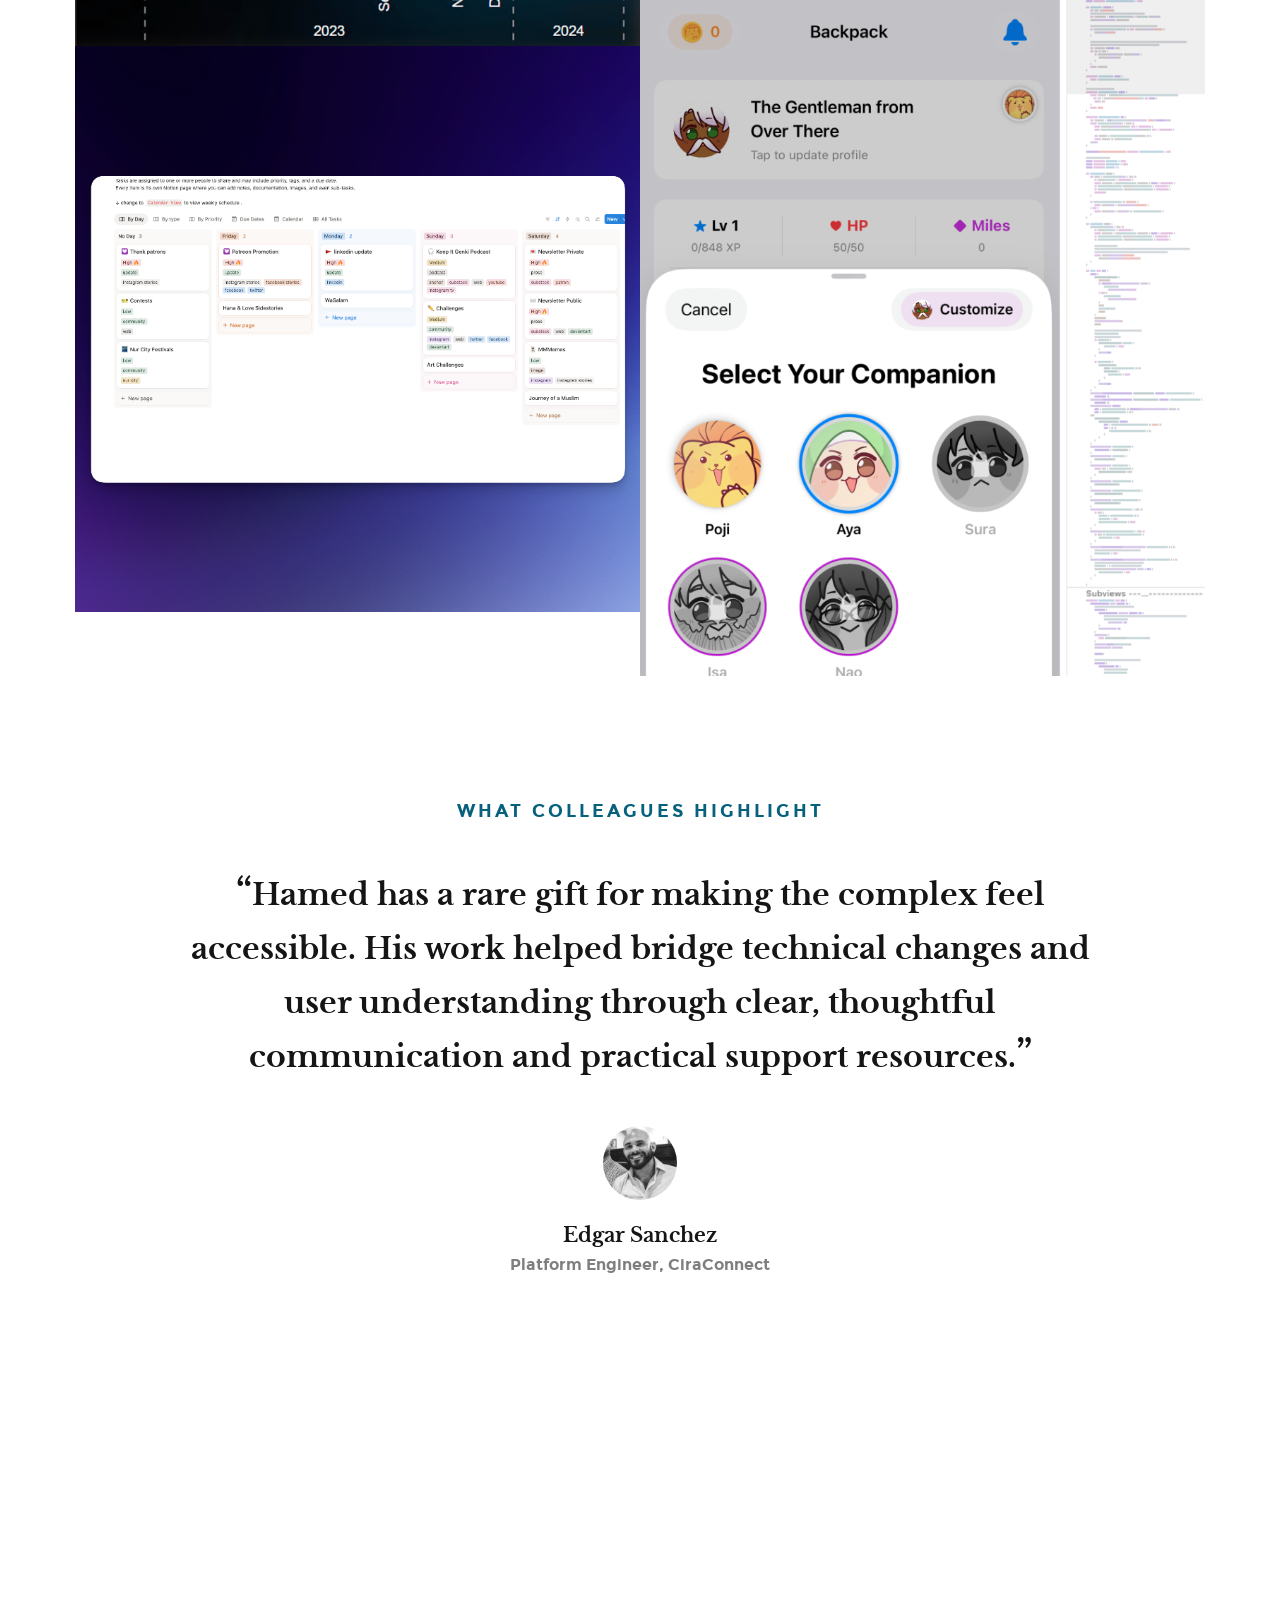
==== commit 6f3d83f6: "Add Cheryl & Timothy testimonials; update all portfolio image paths to PNG; add Timothy black circle" ====
--- a/index.html
+++ b/index.html
@@ -243,9 +243,9 @@
    		<div class="col-twelve">
    			<div id="folio-wrap" class="bricks-wrapper">
     				<div class="brick folio-item">
-	               <div class="item-wrap animate-this" data-src="images/portfolio/project-saas-rollout.jpg" data-sub-html="#01" > 	
+	               <div class="item-wrap animate-this" data-src="assets/images/portfolio/project-saas-rollout.png" data-sub-html="#01" > 	
 	                  <a href="#" class="overlay">
-	                  	<img src="images/portfolio/project-saas-rollout.jpg" alt="Enterprise Software Adoption">	                     
+	                  	<img src="assets/images/portfolio/project-saas-rollout.png" alt="Enterprise Software Adoption">	                     
 	                     <div class="item-text">
 	                     	<span class="folio-types">SaaS Rollout</span>
 		     					   <h3 class="folio-title">Enterprise Software Adoption</h3>	     					   
@@ -261,9 +261,9 @@
 	        		</div> <!-- end folio-item -->
 
     				<div class="brick folio-item">
-	               <div class="item-wrap animate-this" data-src="images/portfolio/project-knowledge-base.jpg" data-sub-html="#02" > 	
+	               <div class="item-wrap animate-this" data-src="assets/images/portfolio/project-knowledge-base.png" data-sub-html="#02" > 	
 	                  <a href="#" class="overlay">
-	                  	<img src="images/portfolio/project-knowledge-base.jpg" alt="Knowledge Base & Self-Service">	                     
+	                  	<img src="assets/images/portfolio/project-knowledge-base.png" alt="Knowledge Base & Self-Service">	                     
 	                     <div class="item-text">
 	                     	<span class="folio-types">Documentation</span>
 		     					   <h3 class="folio-title">Knowledge Base & Self-Service</h3>	     					   
@@ -279,9 +279,9 @@
 	        		</div> <!-- end folio-item -->
 
     				<div class="brick folio-item">
-	               <div class="item-wrap animate-this" data-src="images/portfolio/project-adoption-feedback.jpg" data-sub-html="#03" > 	
+	               <div class="item-wrap animate-this" data-src="assets/images/portfolio/project-adoption-feedback.png" data-sub-html="#03" > 	
 	                  <a href="#" class="overlay">
-	                  	<img src="images/portfolio/project-adoption-feedback.jpg" alt="Adoption Feedback Loops">	                     
+	                  	<img src="assets/images/portfolio/project-adoption-feedback.png" alt="Adoption Feedback Loops">	                     
 	                     <div class="item-text">
 	                     	<span class="folio-types">Analytics</span>
 		     					   <h3 class="folio-title">Adoption Feedback Loops</h3>	     					   
@@ -297,9 +297,9 @@
 	        		</div> <!-- end folio-item -->
 
     				<div class="brick folio-item">
-	               <div class="item-wrap animate-this" data-src="images/portfolio/project-ai-workflows.jpg" data-sub-html="#04" > 	
+	               <div class="item-wrap animate-this" data-src="assets/images/portfolio/project-ai-workflows.jpg" data-sub-html="#04" > 	
 	                  <a href="#" class="overlay">
-	                  	<img src="images/portfolio/project-ai-workflows.jpg" alt="AI Workflow Systems">	                     
+	                  	<img src="assets/images/portfolio/project-ai-workflows.jpg" alt="AI Workflow Systems">	                     
 	                     <div class="item-text">
 	                     	<span class="folio-types">Automation</span>
 		     					   <h3 class="folio-title">AI Workflow Systems</h3>	     					   
@@ -315,9 +315,9 @@
 	        		</div> <!-- end folio-item -->
 
     				<div class="brick folio-item">
-	               <div class="item-wrap animate-this" data-src="images/portfolio/project-flashcard-app.jpg" data-sub-html="#05" > 	
+	               <div class="item-wrap animate-this" data-src="assets/images/portfolio/project-flashcard-app.png" data-sub-html="#05" > 	
 	                  <a href="#" class="overlay">
-	                  	<img src="images/portfolio/project-flashcard-app.jpg" alt="Learning App Product Development">	                     
+	                  	<img src="assets/images/portfolio/project-flashcard-app.png" alt="Learning App Product Development">	                     
 	                     <div class="item-text">
 	                     	<span class="folio-types">Product Coordination</span>
 		     					   <h3 class="folio-title">Learning App Product Development</h3>	     					   
@@ -333,9 +333,9 @@
 	        		</div> <!-- end folio-item -->
 
     				<div class="brick folio-item">
-	               <div class="item-wrap animate-this" data-src="images/portfolio/project-community-ops.jpg" data-sub-html="#06" > 	
+	               <div class="item-wrap animate-this" data-src="assets/images/portfolio/project-community-ops.png" data-sub-html="#06" > 	
 	                  <a href="#" class="overlay">
-	                  	<img src="images/portfolio/project-community-ops.jpg" alt="Audience & Contributor Operations">	                     
+	                  	<img src="assets/images/portfolio/project-community-ops.png" alt="Audience & Contributor Operations">	                     
 	                     <div class="item-text">
 	                     	<span class="folio-types">Community Operations</span>
 		     					   <h3 class="folio-title">Audience & Contributor Operations</h3>	     					   
@@ -392,7 +392,27 @@
                   </div>                 
              	</li>
                <li>
-                  <p>One of the qualities I like most about Hamed Nouri is his creativity and ability to bring an idea to a delivered, executed product! Hamed brought creativity and the ability to turn an idea into a delivered, executed product. He was able to connect strategy, communication, and practical execution in a way that helped move work from concept to completion.</p> 
+                  <p>Hamed's communications were critical in allowing for that success. His work helped users understand what was changing, what to expect, and what to do next throughout a complex software transition.</p> 
+                  <div class="testimonial-author">
+                    	<img src="assets/images/testimonials/testimonial-cheryl-veldman.png" alt="Cheryl Veldman">
+                    	<div class="author-info">
+                    		Cheryl Veldman
+                    		<span class="position">Account Manager, CiraConnect</span>
+                    	</div>
+                  </div>                 
+             	</li>
+               <li>
+                  <p>He filled a vital gap between product development and informing the user base, creating communications and support resources that helped people understand what was changing and what to do next.</p> 
+                  <div class="testimonial-author">
+                    	<img src="assets/images/testimonials/testimonial-timothy-crawford.svg" alt="Timothy Crawford">
+                    	<div class="author-info">
+                    		Timothy Crawford
+                    		<span class="position">Transition Account Manager, CiraConnect</span>
+                    	</div>
+                  </div>                 
+             	</li>
+               <li>
+                  <p>One of the qualities I like most about Hamed Nouri is his creativity and ability to bring an idea to a delivered, executed product. He was able to connect strategy, communication, and practical execution in a way that helped move work from concept to completion.</p> 
                   <div class="testimonial-author">
                     	<img src="images/testimonials/testimonial-nicholas-romich.jpg" alt="Nicholas Romich">
                     	<div class="author-info">
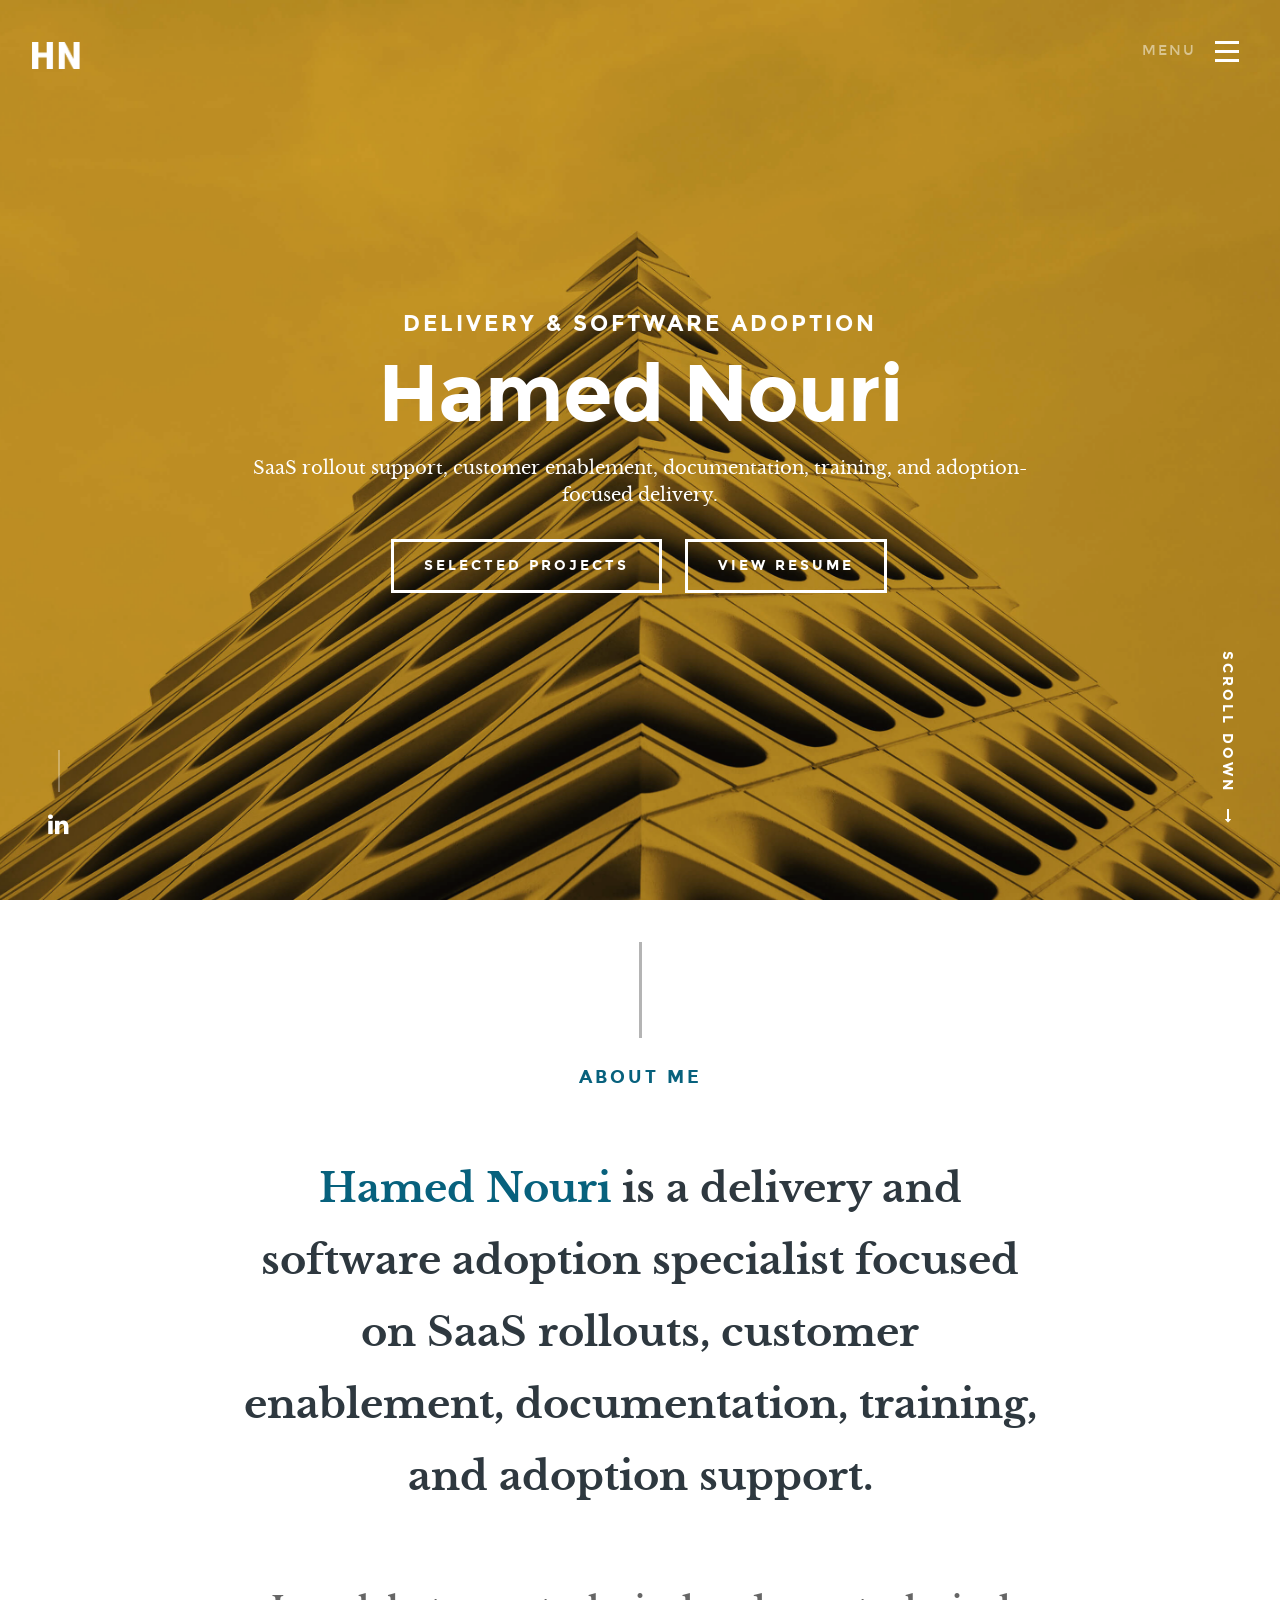
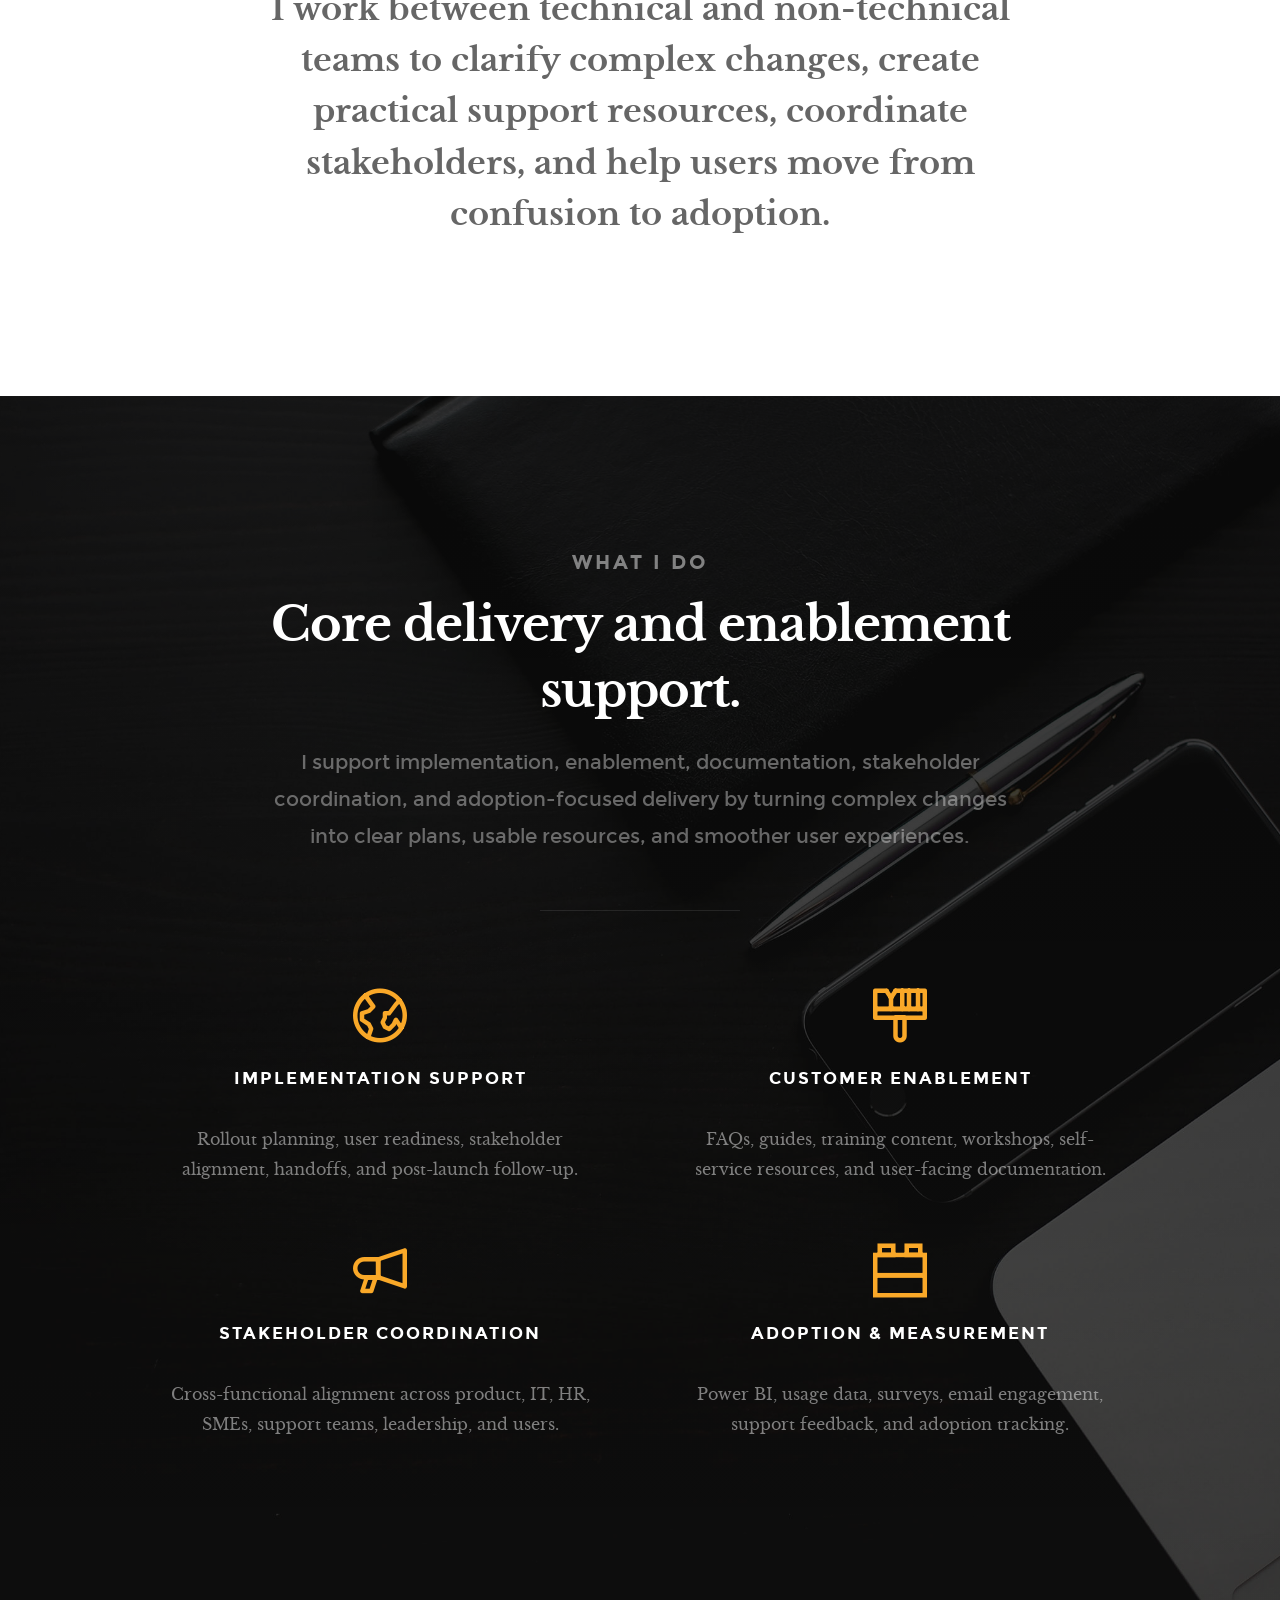
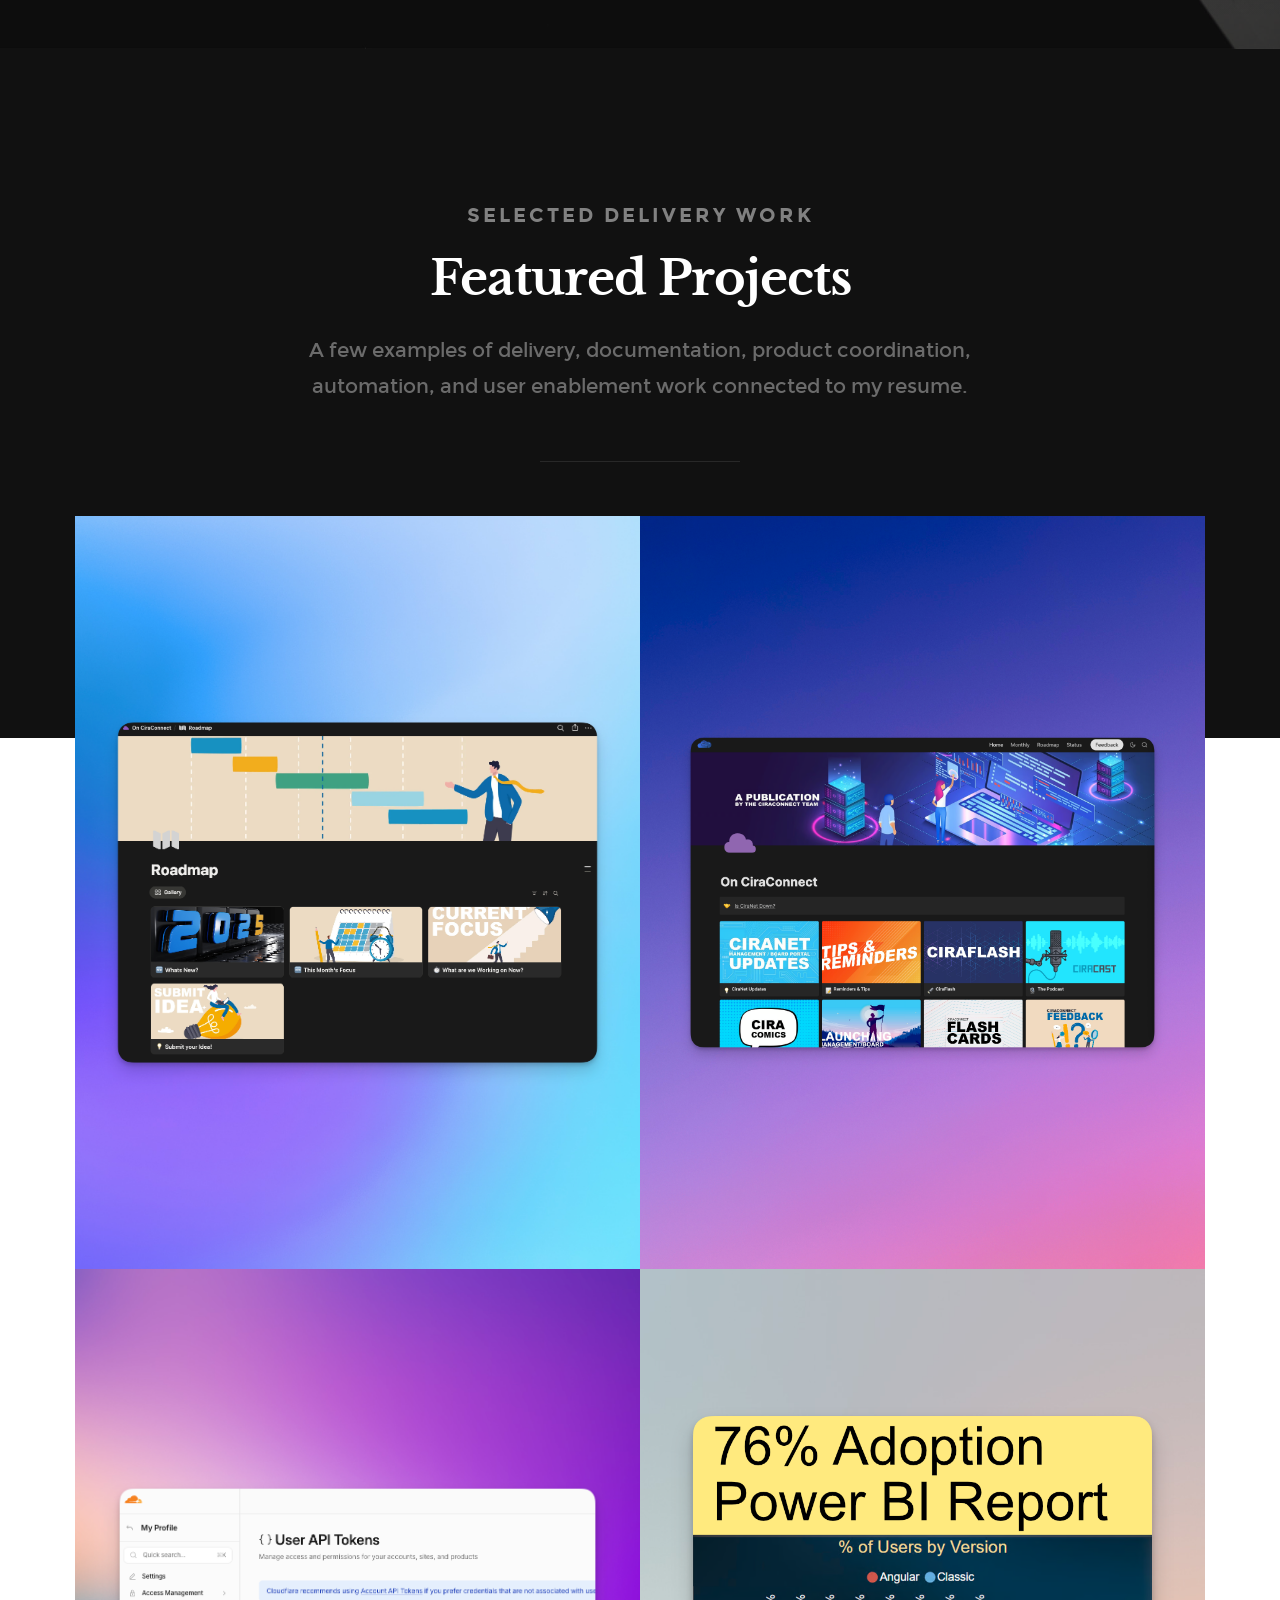
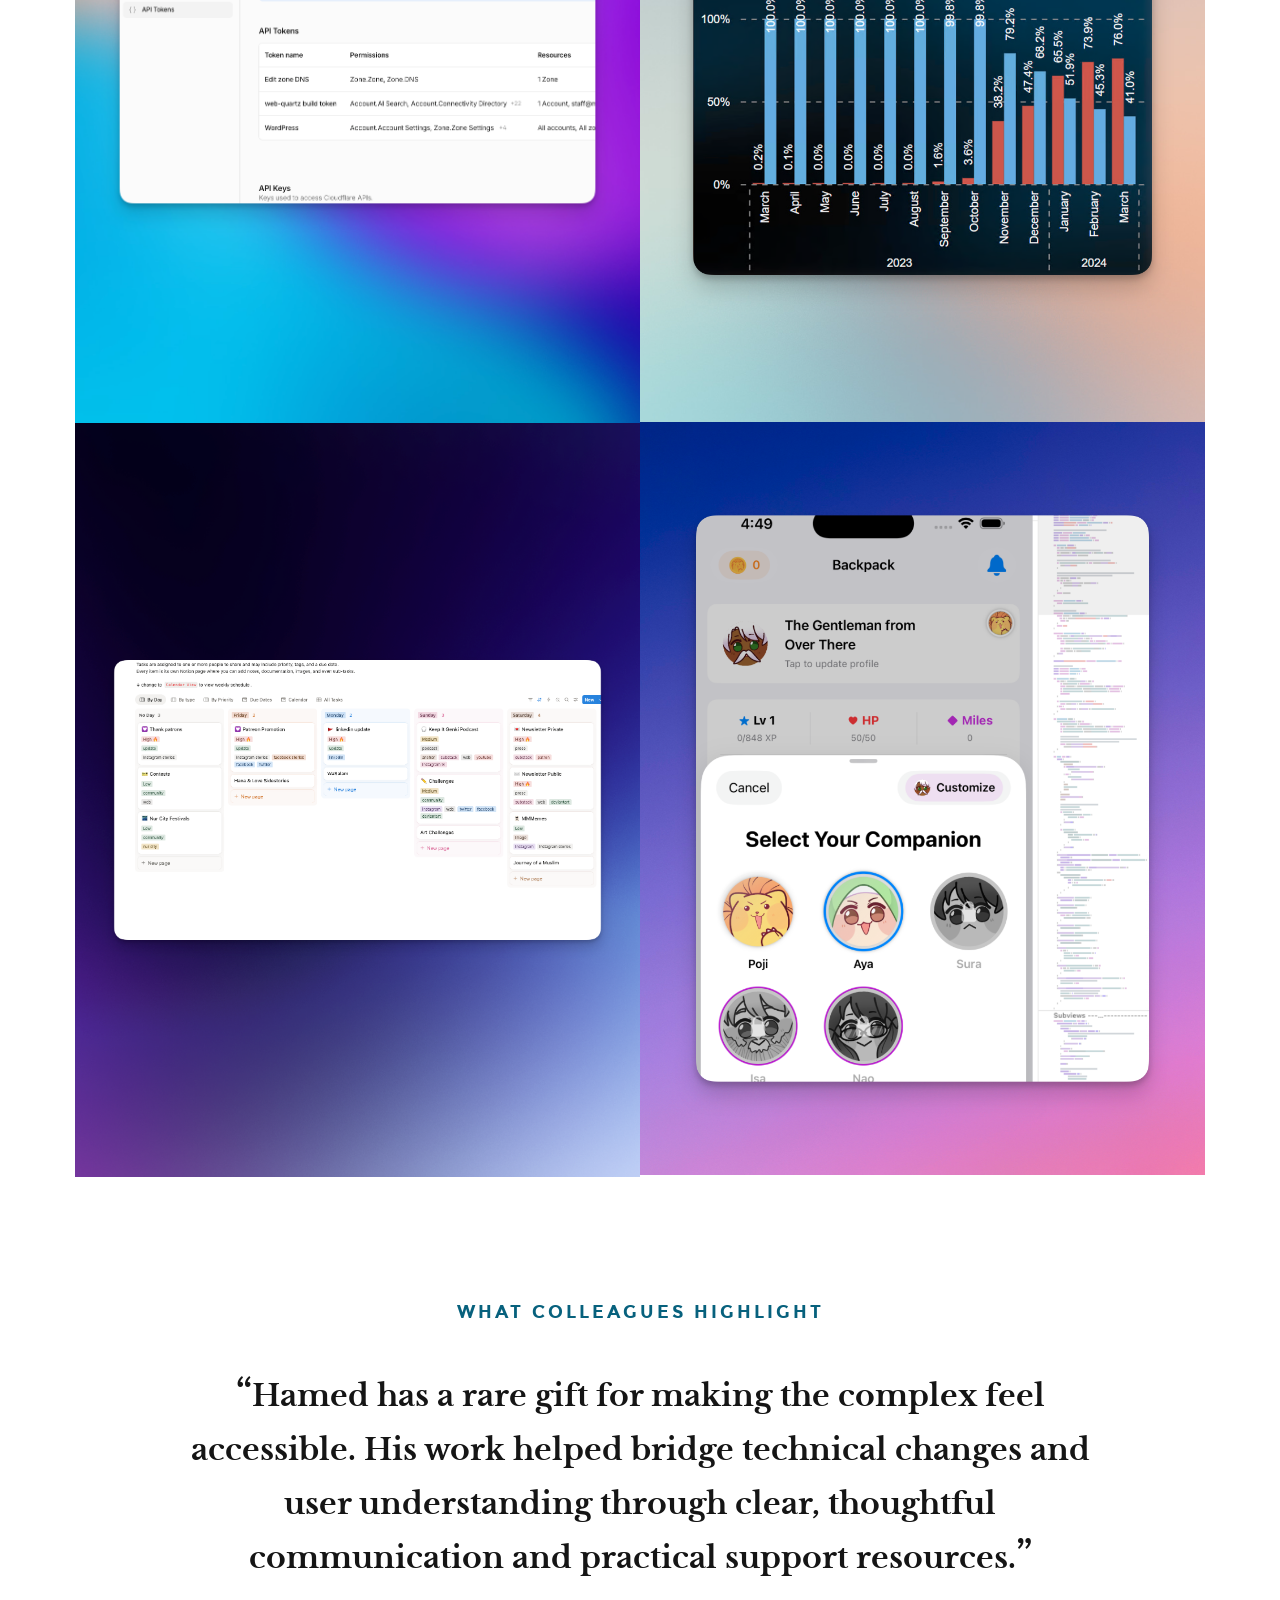
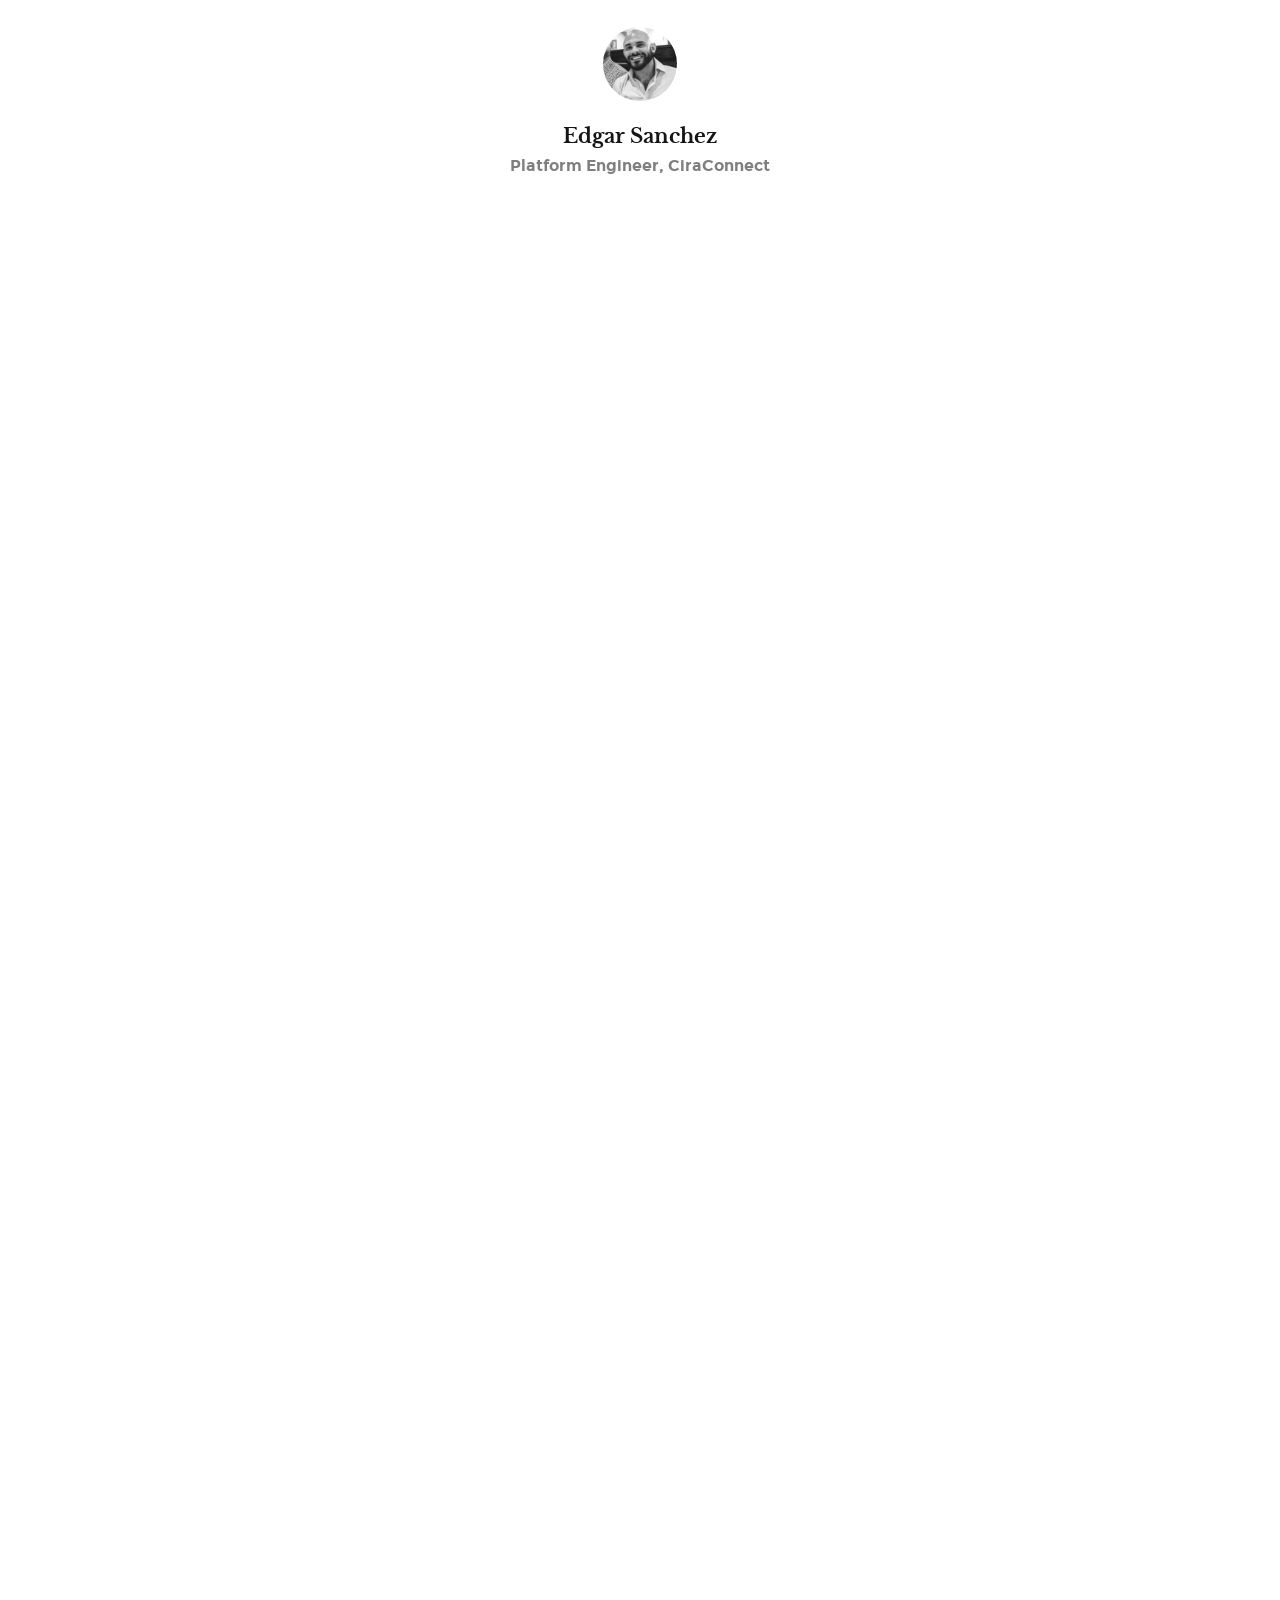
==== commit 4d43d92b: "Replace all 6 portfolio images with new versions; switch ai-workflows to PNG" ====
--- a/index.html
+++ b/index.html
@@ -297,9 +297,9 @@
 	        		</div> <!-- end folio-item -->
 
     				<div class="brick folio-item">
-	               <div class="item-wrap animate-this" data-src="assets/images/portfolio/project-ai-workflows.jpg" data-sub-html="#04" > 	
+	               <div class="item-wrap animate-this" data-src="assets/images/portfolio/project-ai-workflows.png" data-sub-html="#04" > 	
 	                  <a href="#" class="overlay">
-	                  	<img src="assets/images/portfolio/project-ai-workflows.jpg" alt="AI Workflow Systems">	                     
+	                  	<img src="assets/images/portfolio/project-ai-workflows.png" alt="AI Workflow Systems">	                     
 	                     <div class="item-text">
 	                     	<span class="folio-types">Automation</span>
 		     					   <h3 class="folio-title">AI Workflow Systems</h3>	     					   
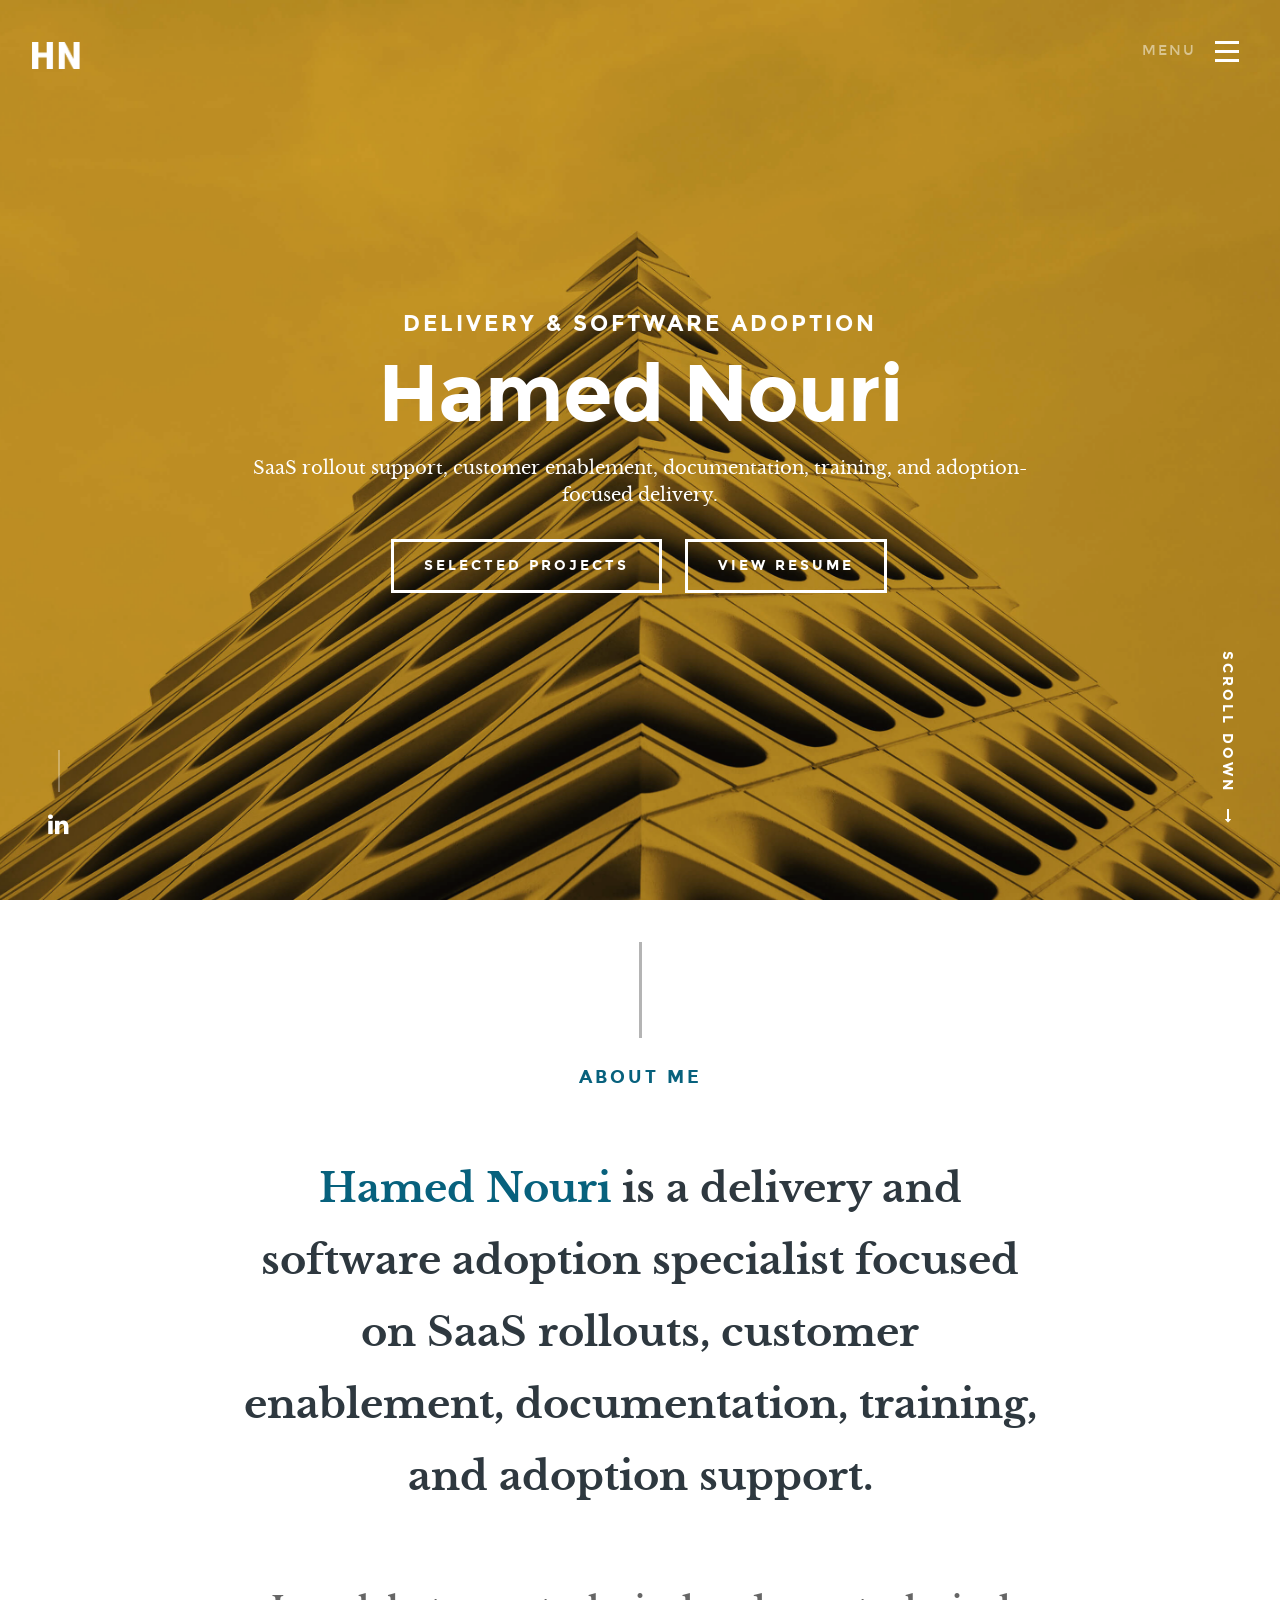
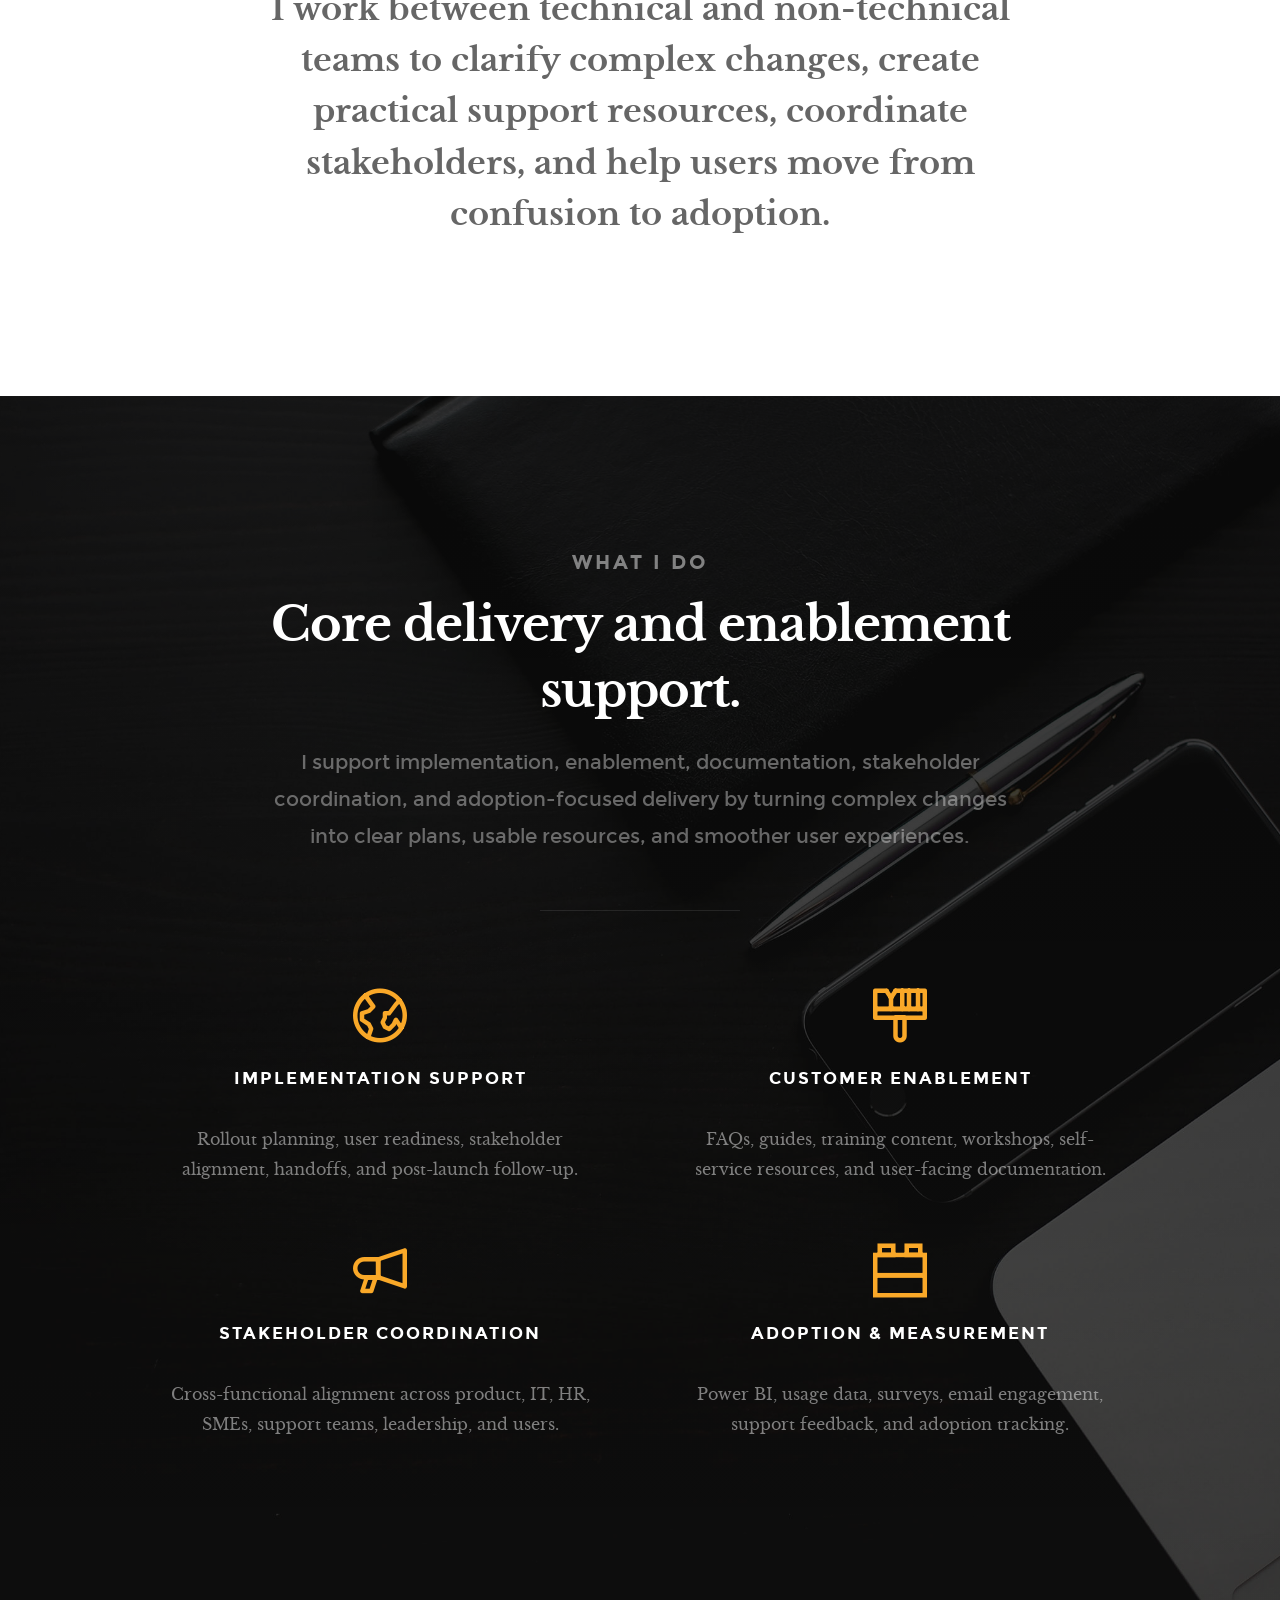
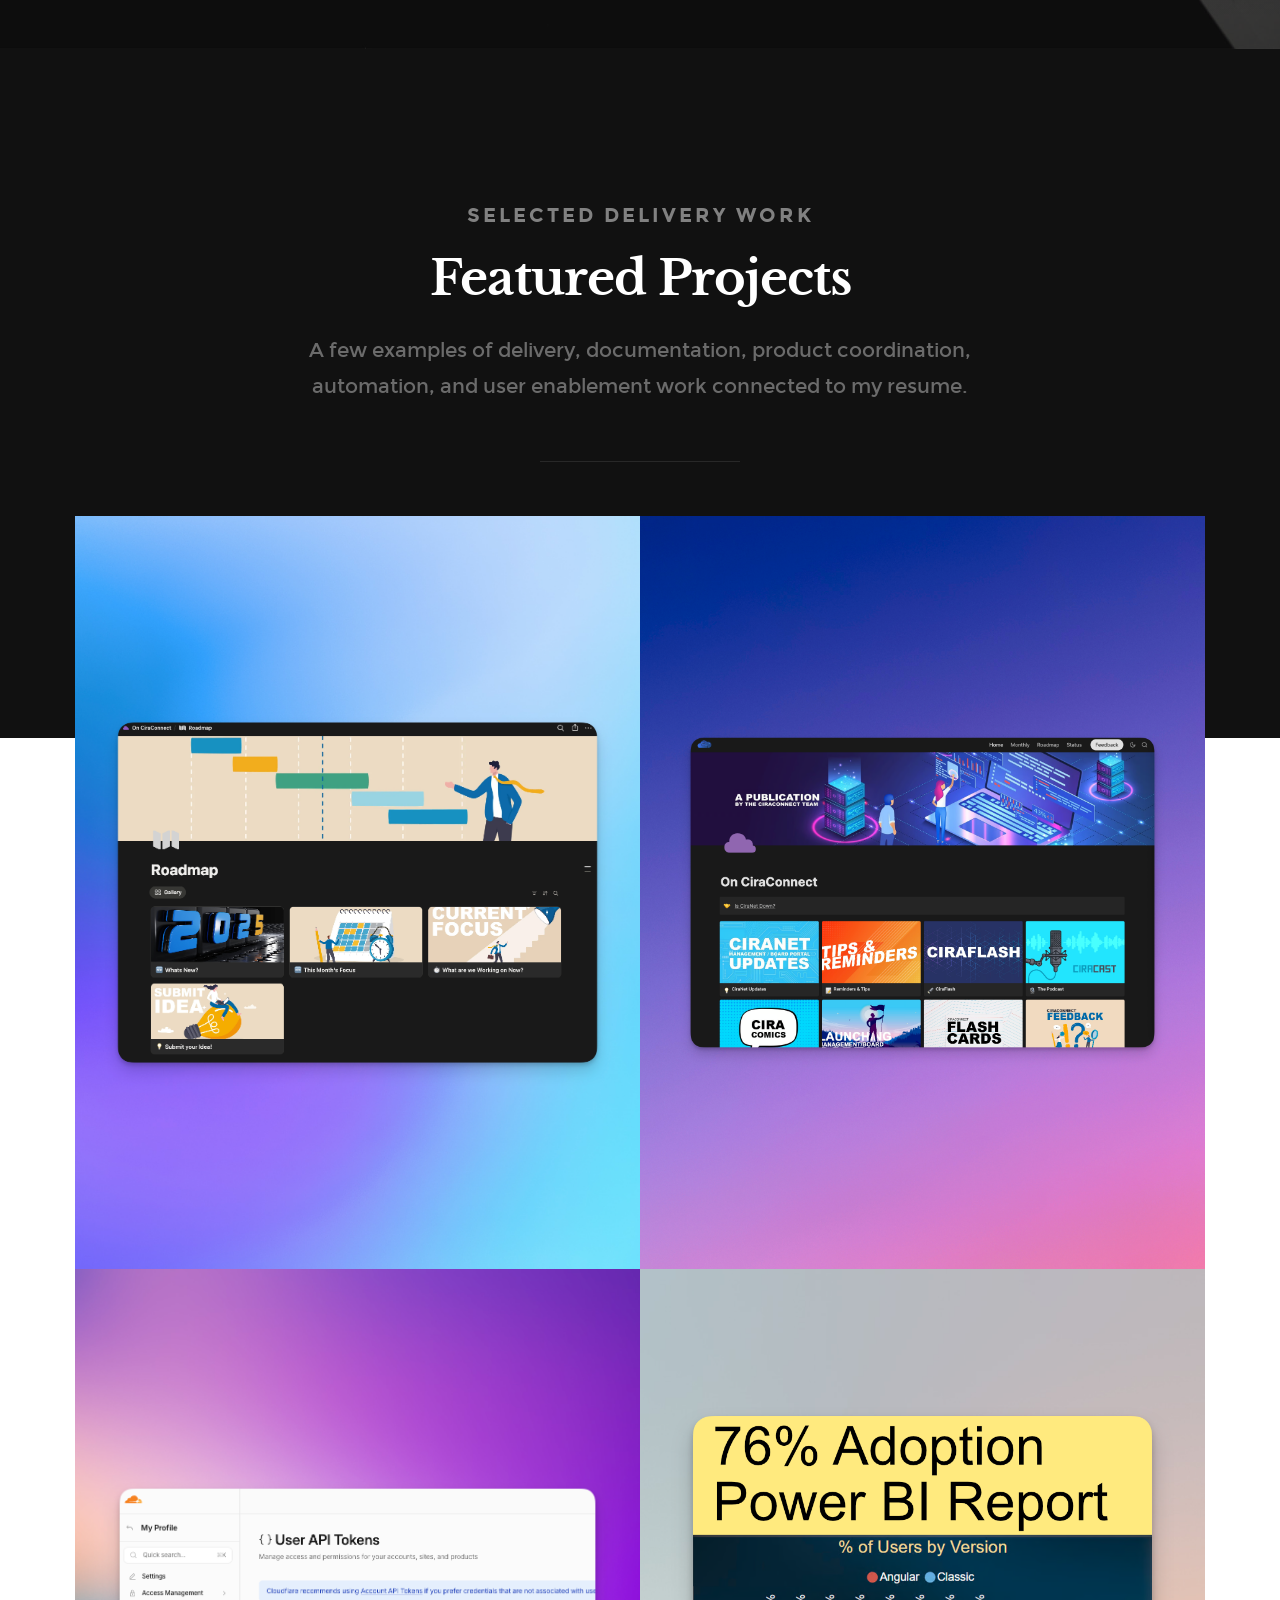
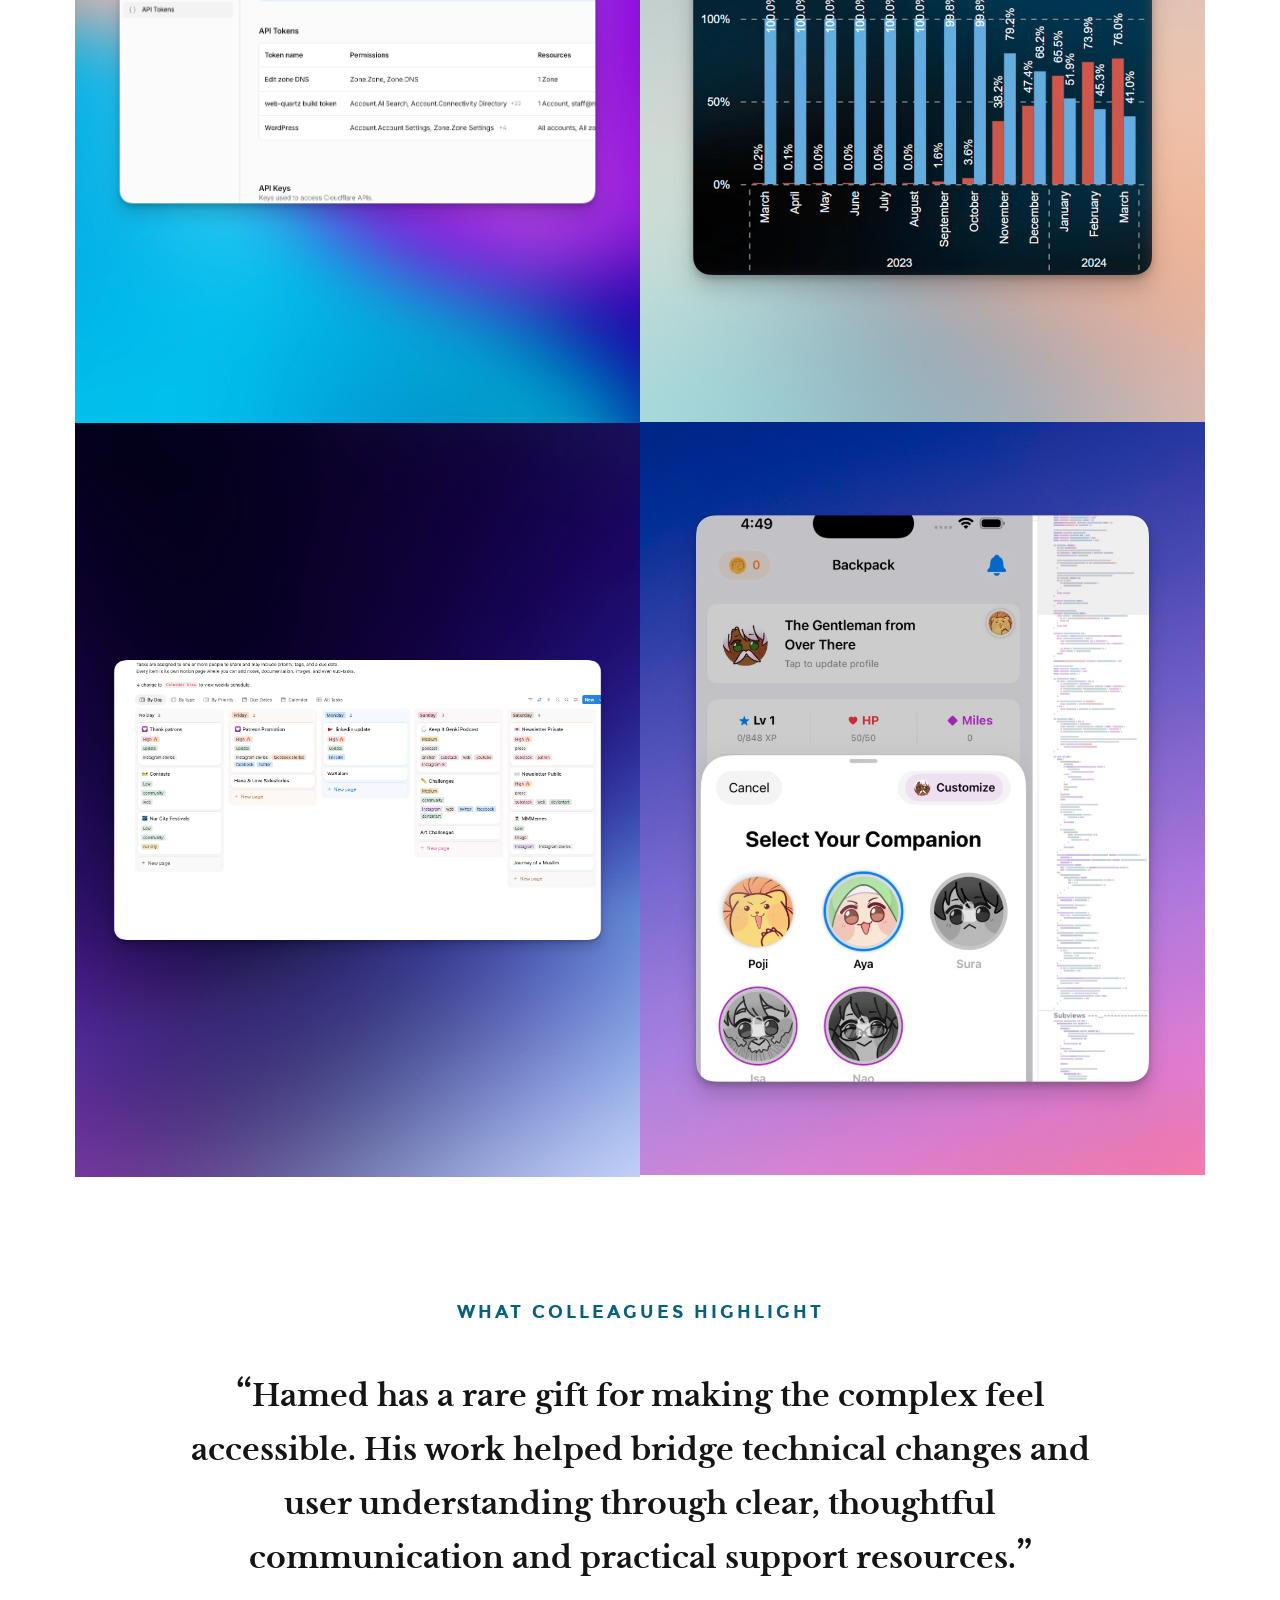
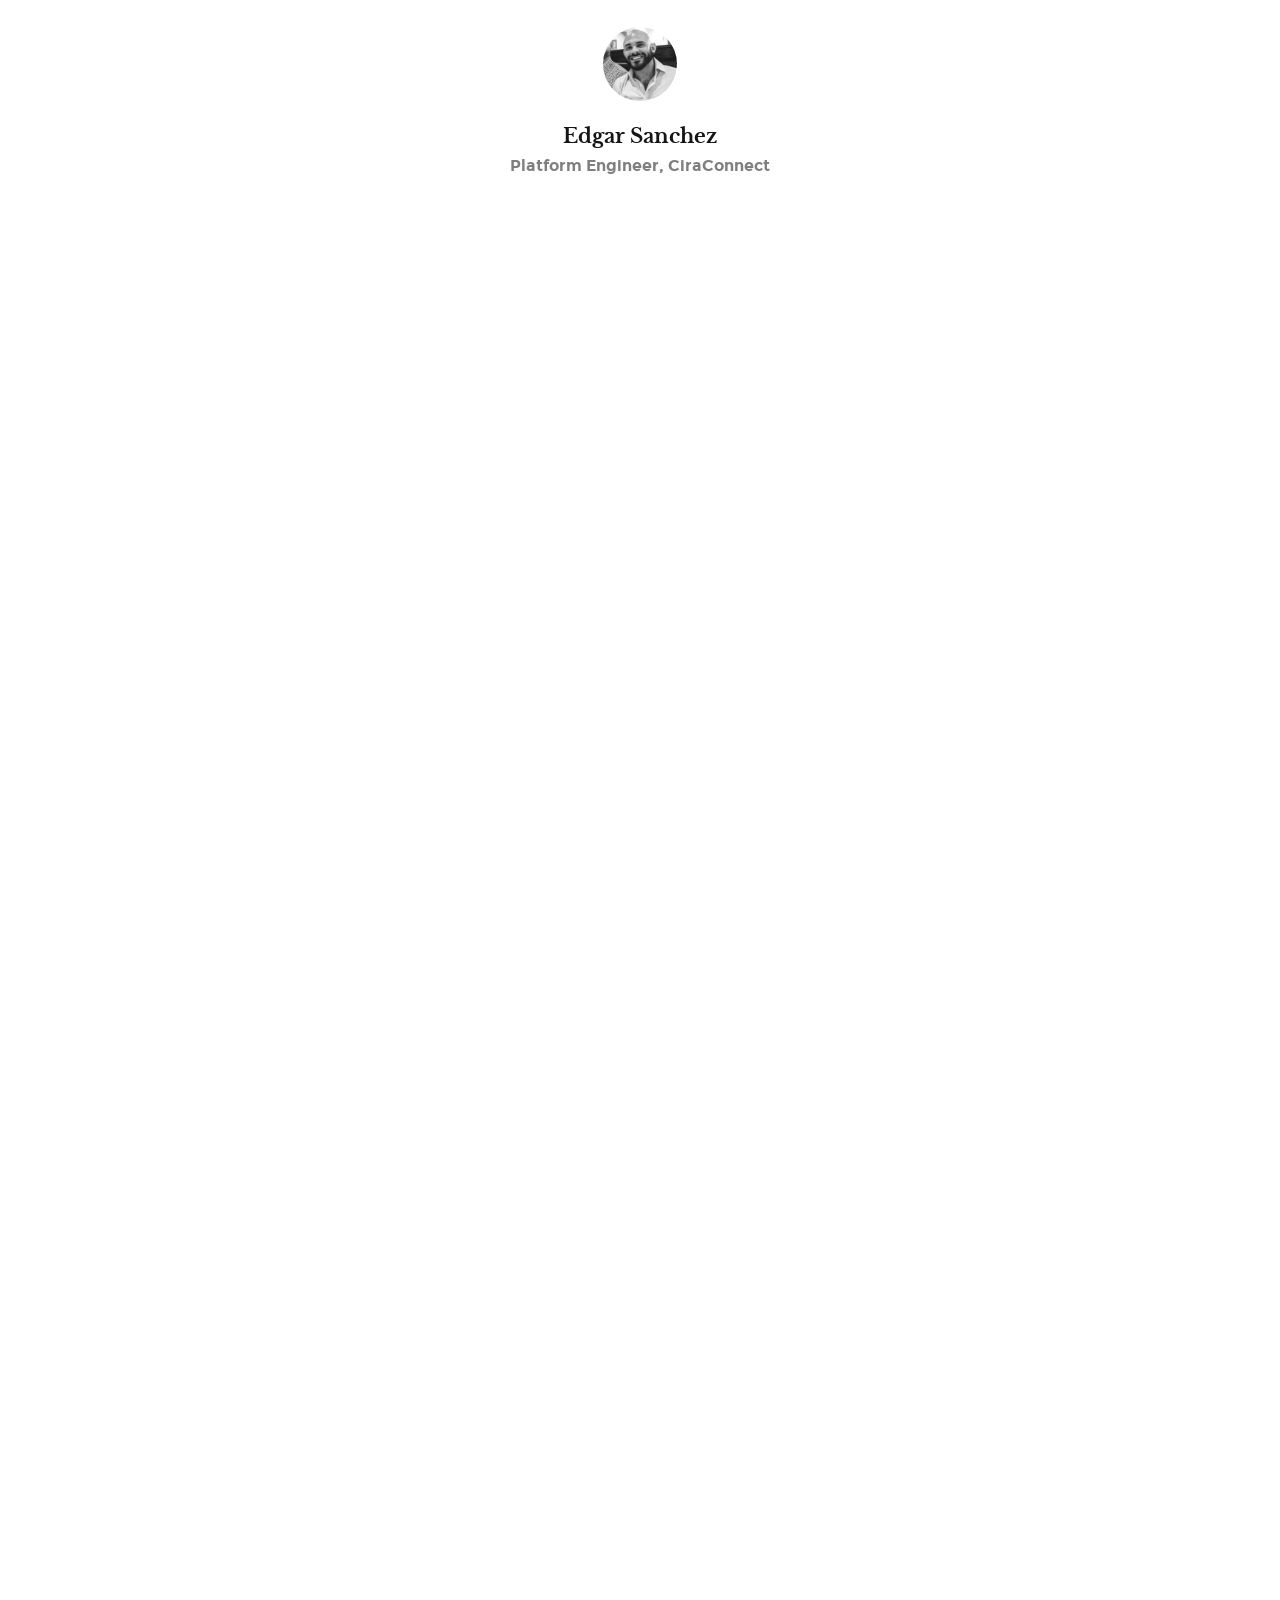
==== commit 087da3d1: "feat: add Hub link to header navigation" ====
--- a/index.html
+++ b/index.html
@@ -74,6 +74,7 @@
 				<li><a class="smoothscroll" href="#services" title="">What I Do</a></li>
 				<li><a class="smoothscroll" href="#portfolio" title="">Delivery Work</a></li>
                 <li><a href="assets/files/Hamed-Nouri-Delivery-Manager-Customer-Enablement-Specialist.pdf" target="_blank" title="">Resume</a></li>
+				<li><a href="https://hub.hamednouri.com" title="">Hub</a></li>
 				<li><a class="smoothscroll" href="#contact" title="">Contact</a></li>						
 			</ul>	
 
@@ -474,7 +475,7 @@
 
    		<div class="col-seven tab-full">
 
-   			<h5>Send Us A Message</h5>
+   			<h5>Send Me a Message</h5>
 
             <!-- form -->
                         <form name="contactForm" id="contactForm" action="https://formspree.io/f/mlgkplad" method="POST">     			
